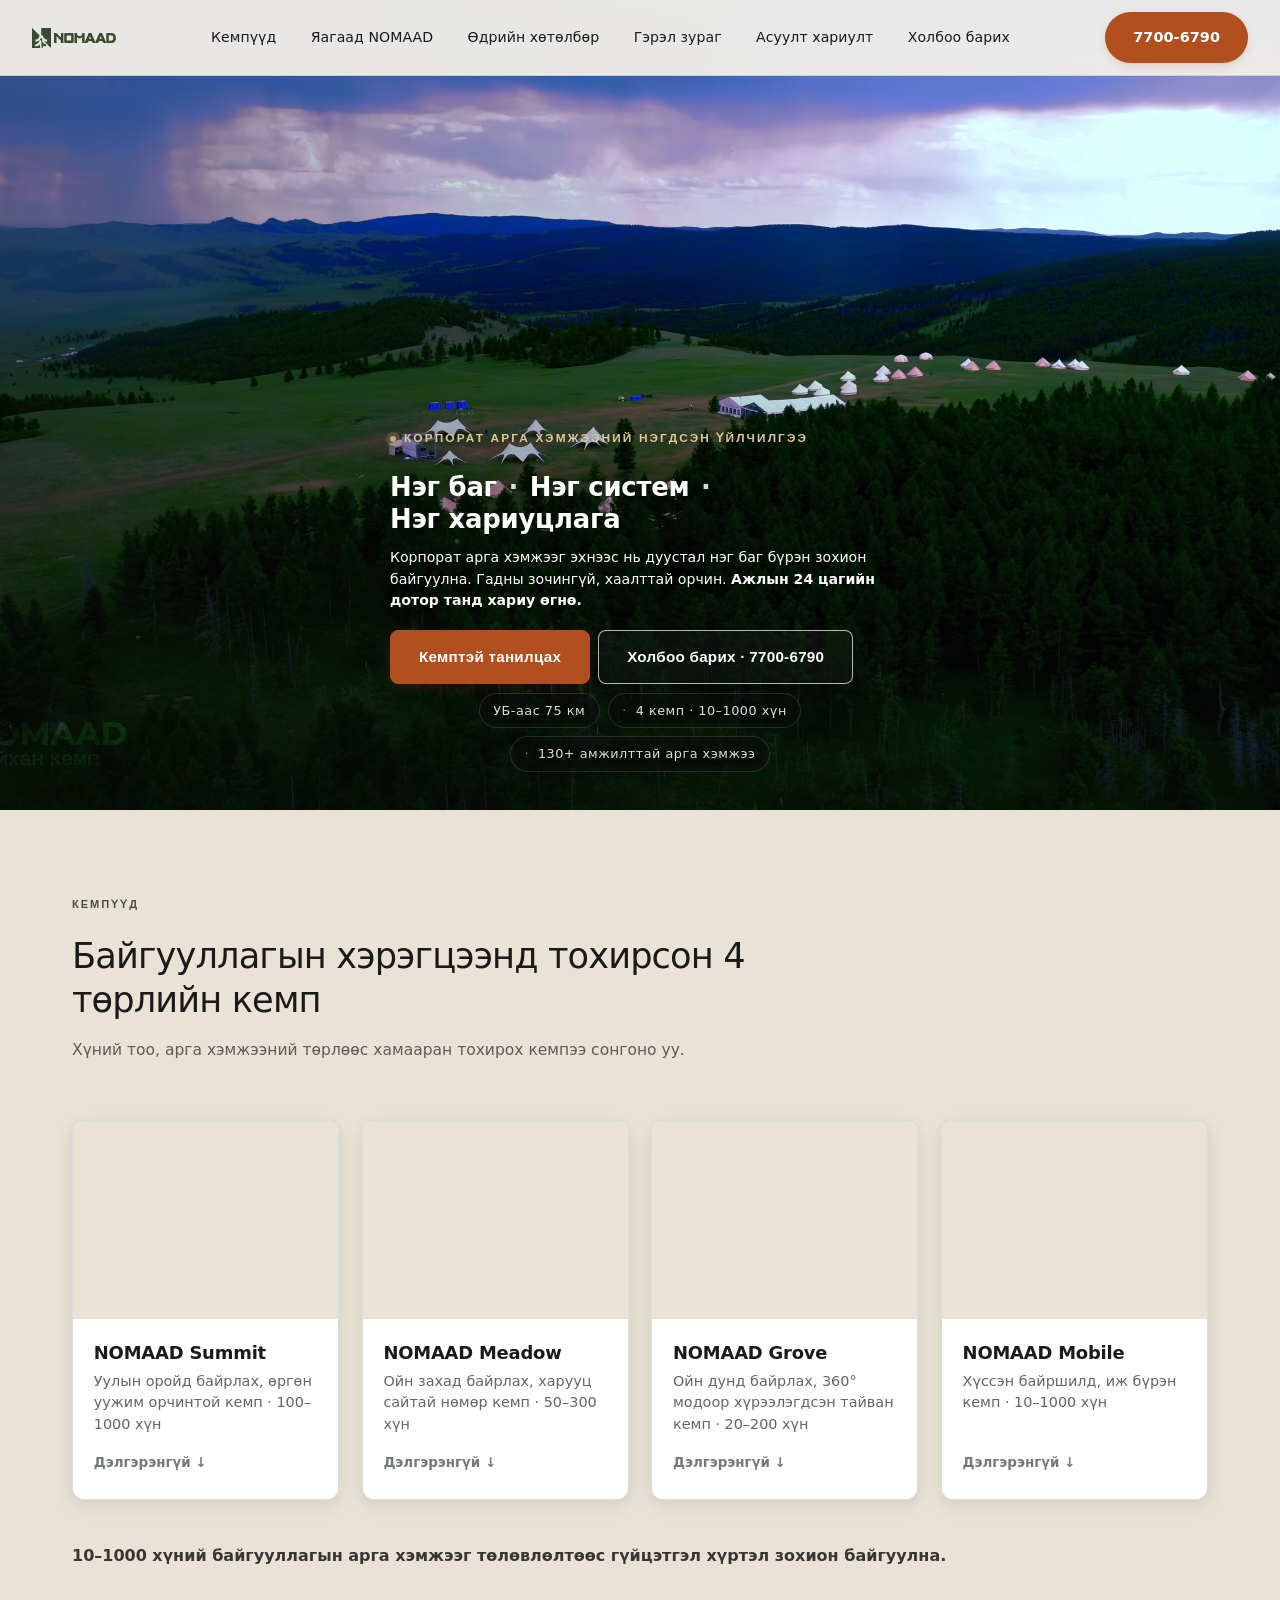
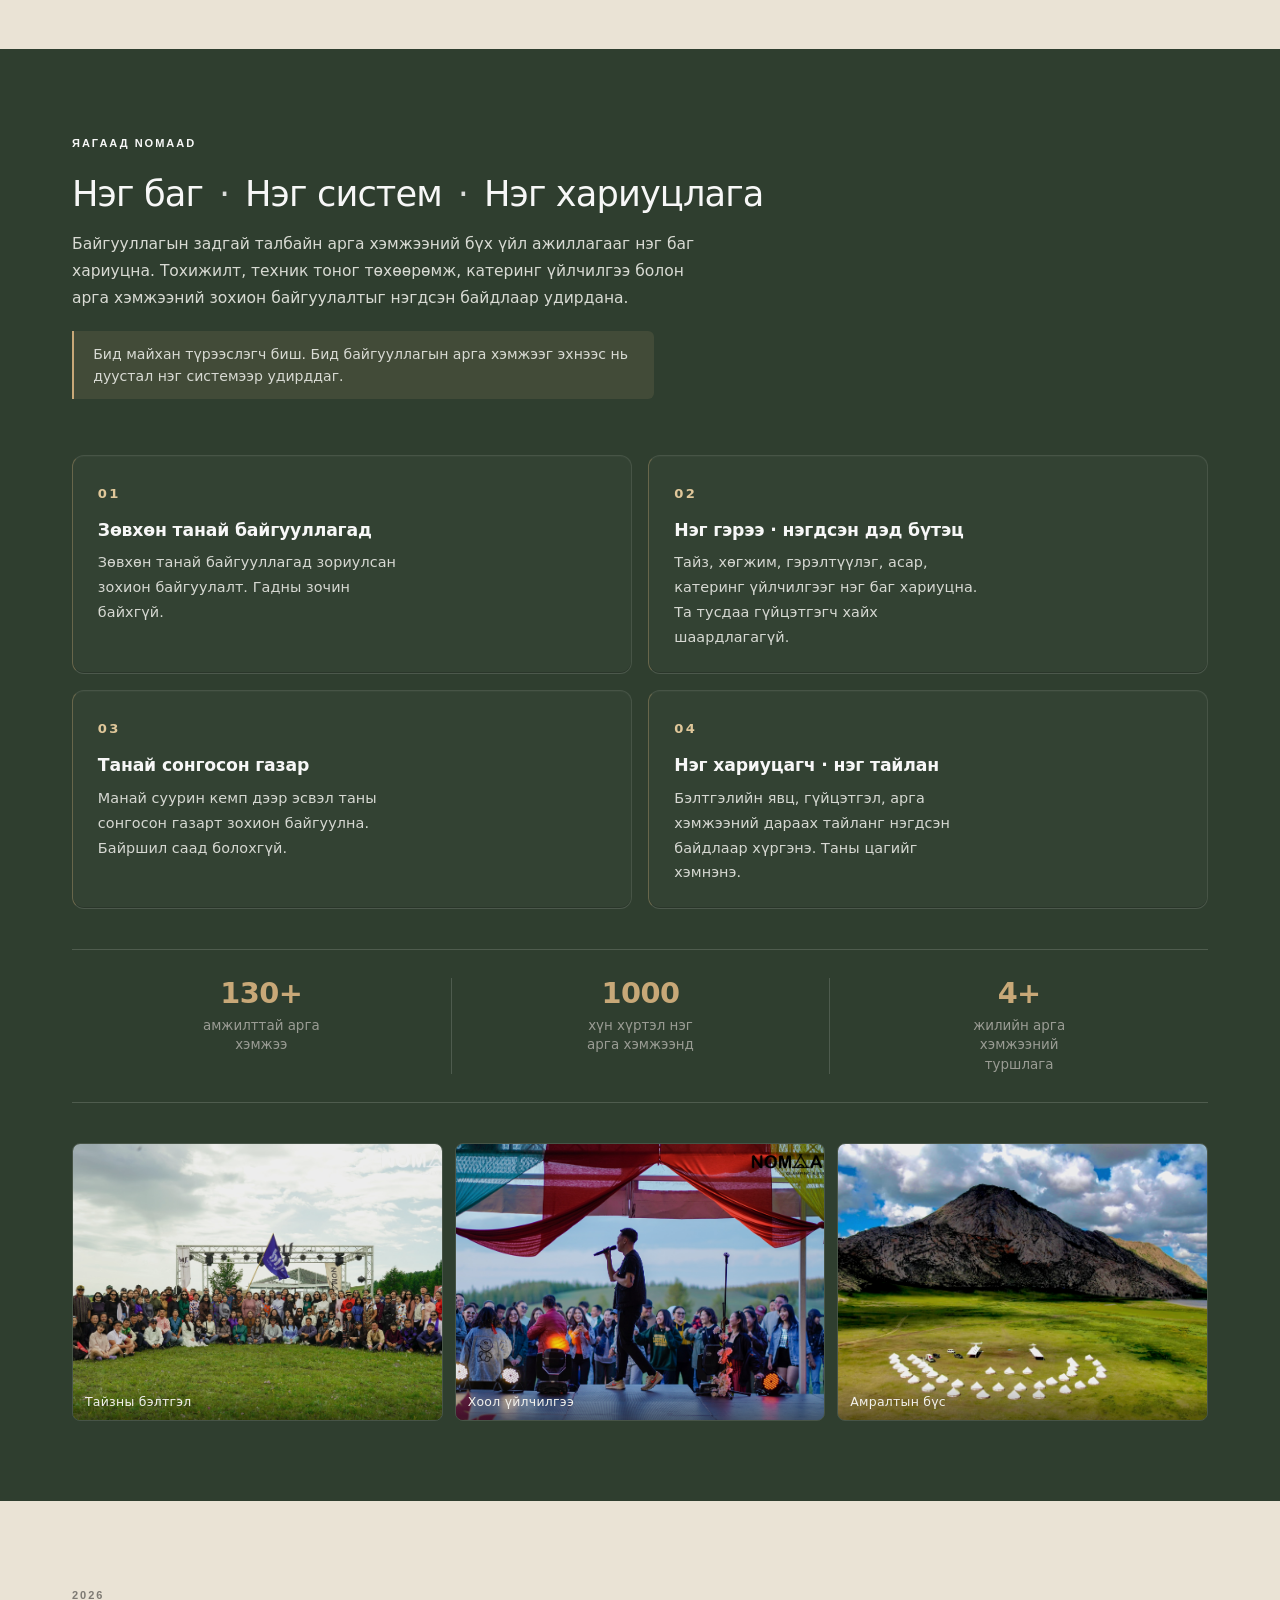
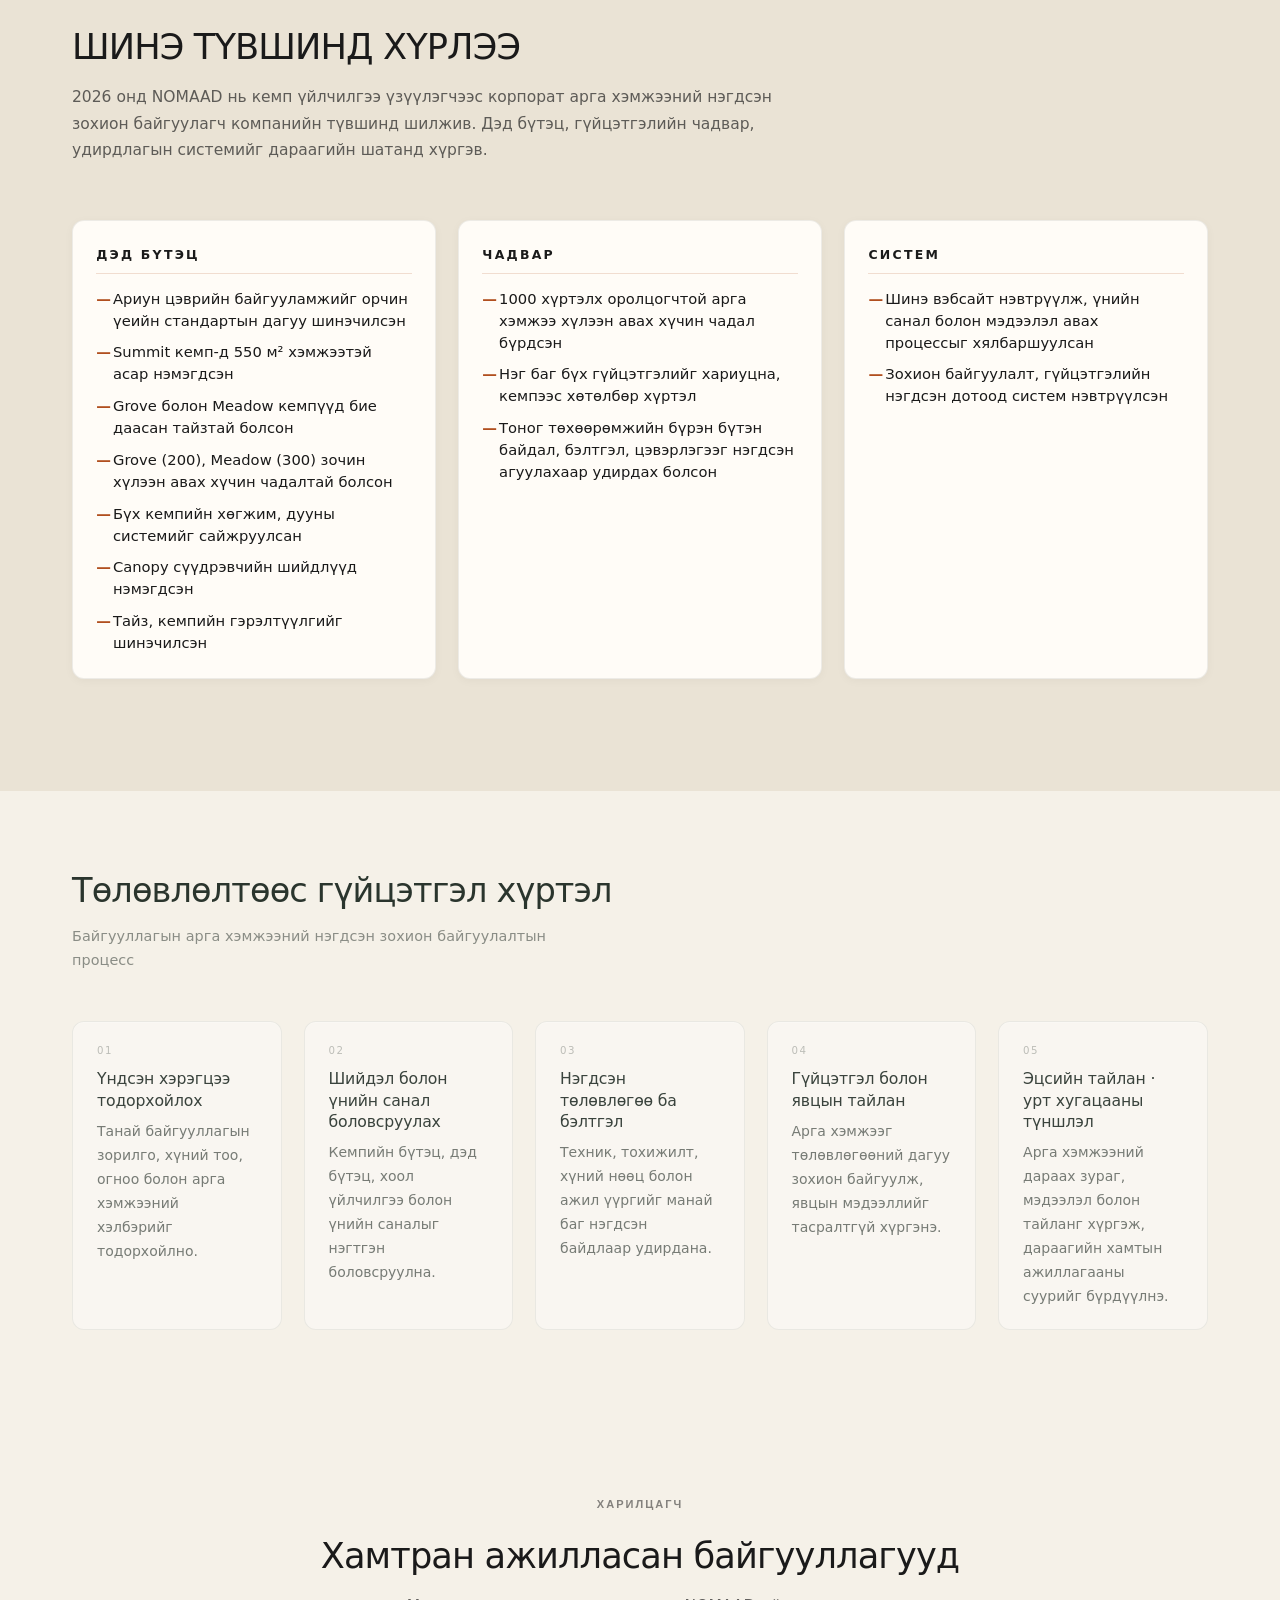
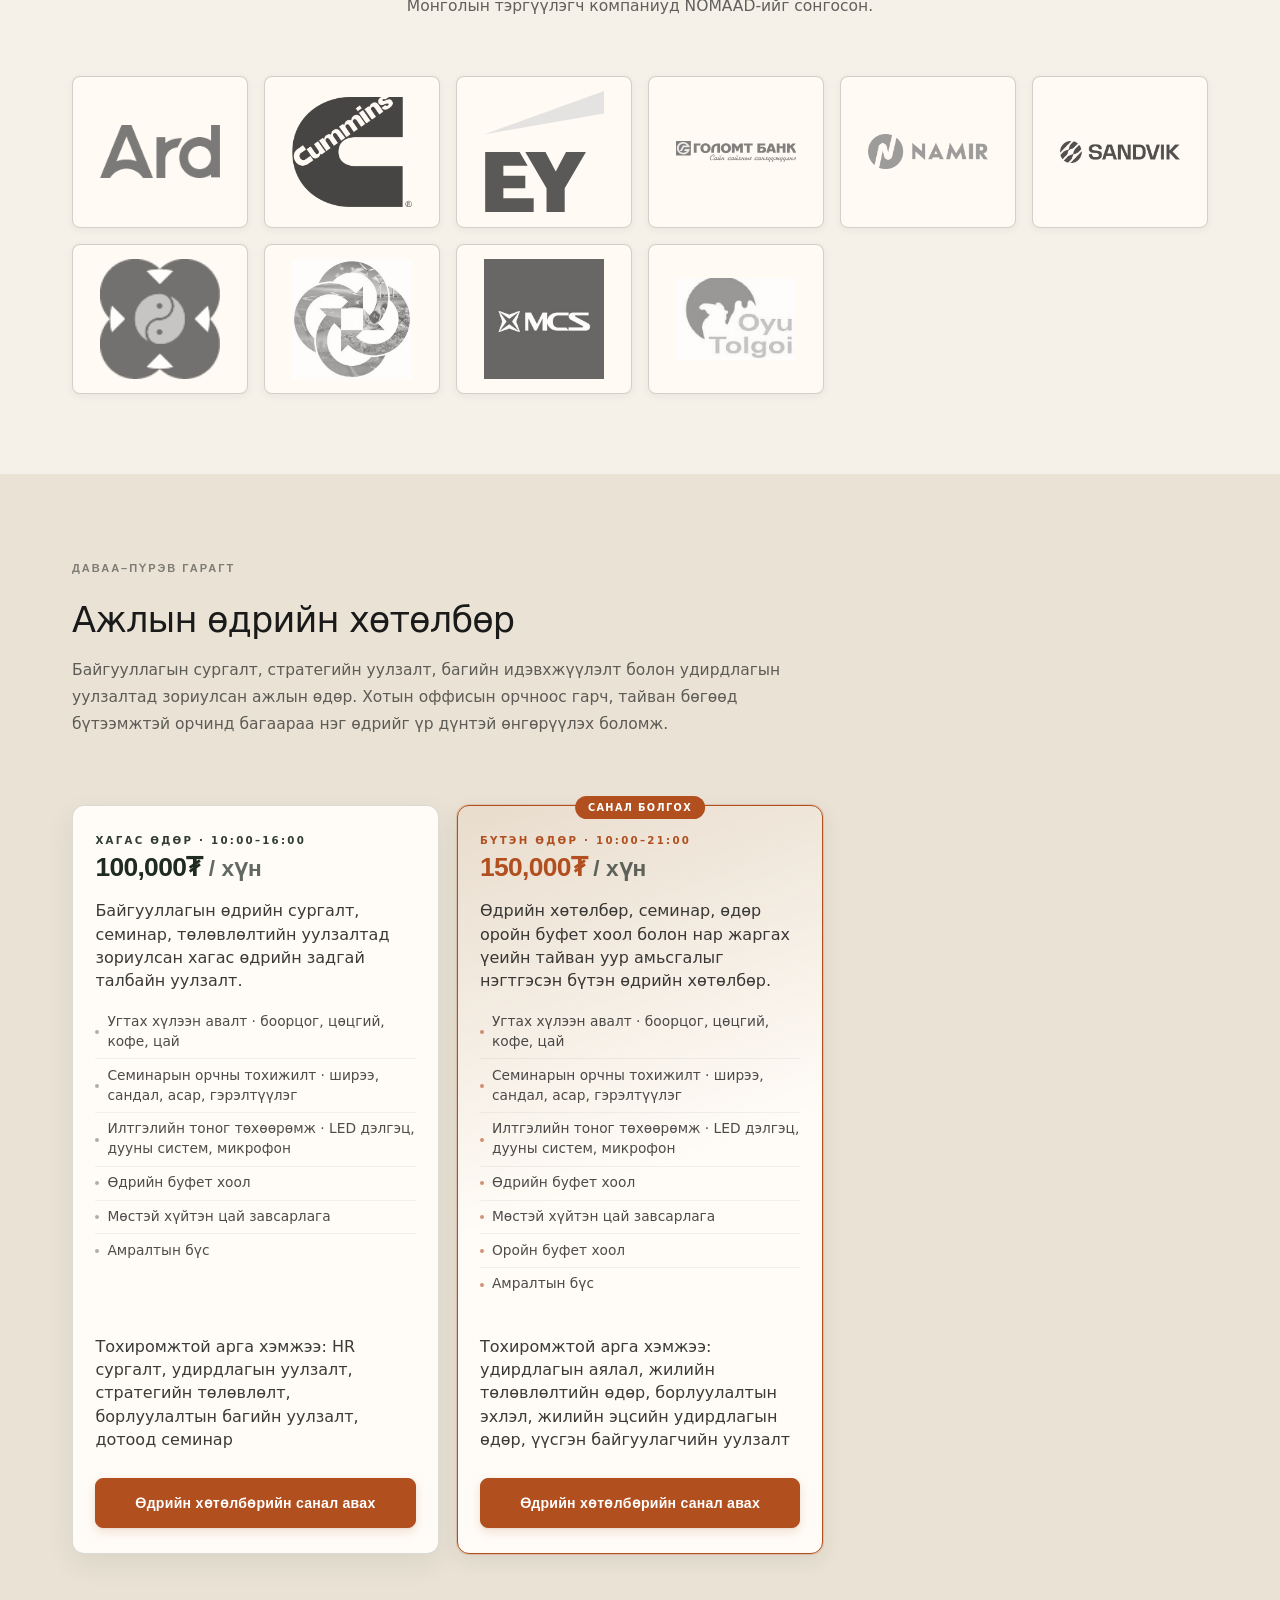
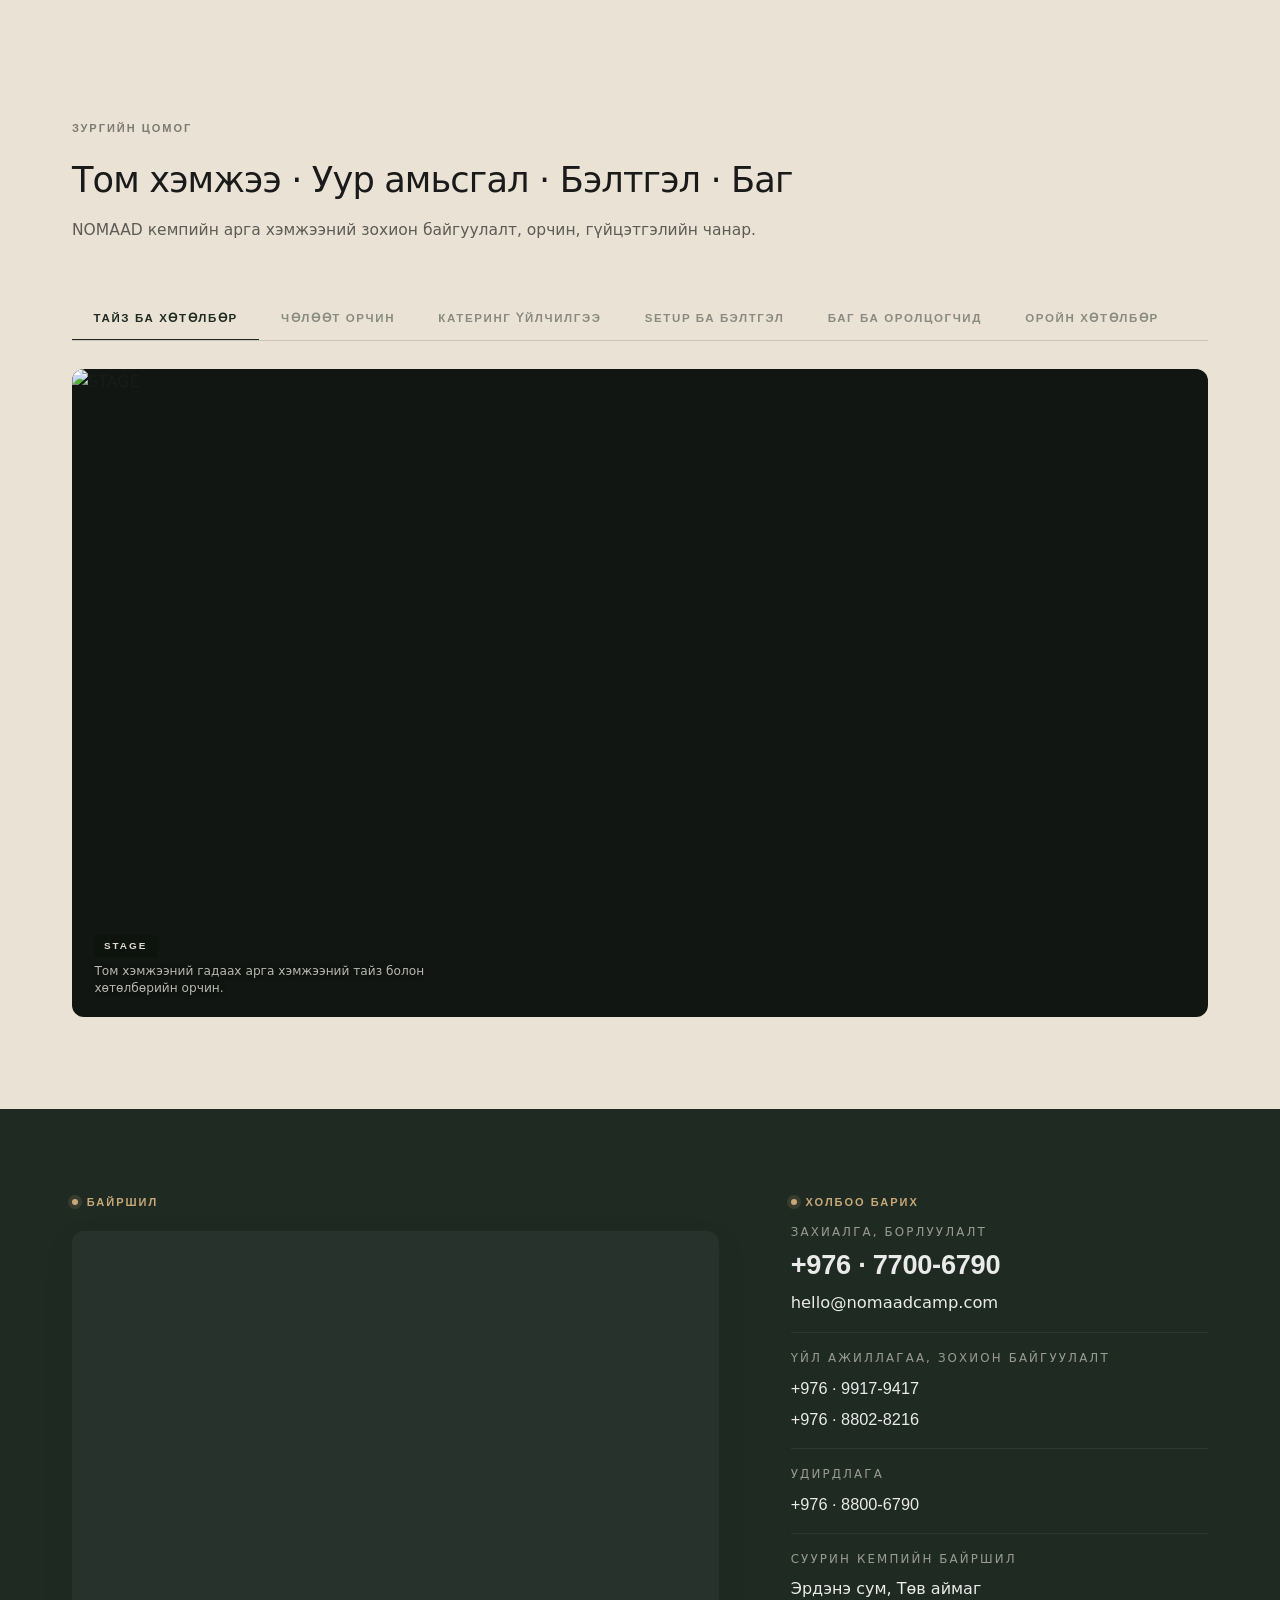
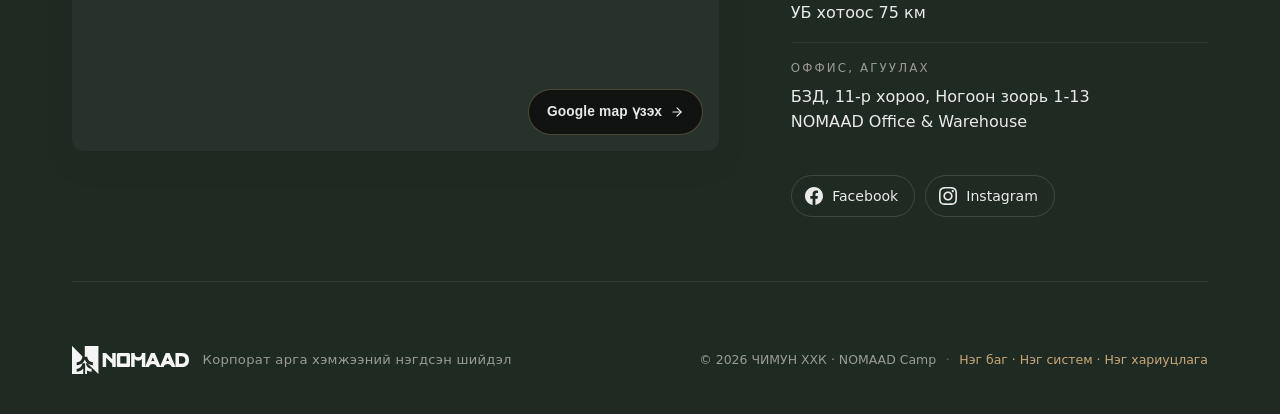
==== index.html @ d9b9380e "р" ====
<!DOCTYPE html>
<html lang="mn">
<head>
<meta charset="UTF-8">
<meta name="viewport" content="width=device-width, initial-scale=1.0">
<meta http-equiv="Content-Security-Policy" content="default-src 'self'; script-src 'self' 'sha256-1hKG50myN8Q87lQQ906GxEZLst2/Z5xfdbQPHihUNCU=' https://www.googletagmanager.com https://api.mapbox.com https://cdn.jsdelivr.net; style-src 'self' 'unsafe-inline' https://fonts.googleapis.com https://api.mapbox.com https://cdn.jsdelivr.net; font-src 'self' https://fonts.gstatic.com; img-src 'self' data: blob: https://nomaadcamp.com https://www.googletagmanager.com https://www.google-analytics.com https://api.mapbox.com; media-src 'self'; connect-src 'self' https://chimun.app.n8n.cloud https://www.google-analytics.com https://*.analytics.google.com https://api.mapbox.com https://*.tiles.mapbox.com https://events.mapbox.com; worker-src 'self' blob:; child-src blob:">
<title>NOMAAD Camp | Байгууллагын арга хэмжээний нэгдсэн шийдэл</title>
<meta name="description" content="NOMAAD Camp, 10–1000 хүний байгууллагын арга хэмжээг УБ-аас 75 км-т кемп, катеринг, техник, хөтөлбөртэй нь нэг гэрээгээр зохион байгуулна.">
<link rel="icon" type="image/svg+xml" href="favicon.svg">
<link rel="mask-icon" href="favicon.svg" color="#2F3E2F">
<meta name="theme-color" content="#2F3E2F">
<meta name="robots" content="index,follow">
<link rel="canonical" href="https://nomaadcamp.com/">

<!-- ── PWA: Progressive Web App ──────────────────────────────── -->
<link rel="manifest" href="/manifest.json">
<link rel="apple-touch-icon" href="/images/icons/apple-touch-icon.png">
<meta name="apple-mobile-web-app-capable" content="yes">
<meta name="apple-mobile-web-app-status-bar-style" content="black-translucent">
<meta name="apple-mobile-web-app-title" content="NOMAAD">
<meta property="og:type" content="website">
<meta property="og:title" content="NOMAAD Camp, Байгууллагын арга хэмжээний бүрэн зохион байгуулалт">
<meta property="og:description" content="Байгууллагын арга хэмжээ, багийн идэвхжүүлэлт, удирдлагын уулзалт, том хэмжээний эвентийг төлөвлөлтөөс гүйцэтгэл хүртэл нэгдсэн байдлаар хэрэгжүүлнэ.">
<meta property="og:url" content="https://nomaadcamp.com/">
<meta property="og:image" content="https://nomaadcamp.com/images/camps/a-camp/cover/A-01.jpg">
<meta property="og:image:width" content="1200">
<meta property="og:image:height" content="630">
<meta property="og:site_name" content="NOMAAD Camp">
<meta property="og:locale" content="mn_MN">
<meta name="twitter:card" content="summary_large_image">
<meta name="twitter:title" content="NOMAAD Camp | Байгууллагын арга хэмжээний нэгдсэн шийдэл">
<meta name="twitter:description" content="Байгууллагын арга хэмжээг кемп, катеринг, техник, хөтөлбөрийн гүйцэтгэлтэй нь нэгдсэн байдлаар зохион байгуулна.">
<meta name="twitter:image" content="https://nomaadcamp.com/images/camps/a-camp/cover/A-01.jpg">
<link rel="preload" href="style.css" as="style">
<link rel="stylesheet" href="style.css">
<link rel="preload" as="image" href="/images/hero/gallery-05.jpg" fetchpriority="high">
<link rel="preconnect" href="https://fonts.googleapis.com">
<link rel="preconnect" href="https://fonts.gstatic.com" crossorigin>
<link rel="stylesheet" href="https://fonts.googleapis.com/css2?family=Inter:wght@400;500;600;700&family=Inter+Tight:wght@600;700&family=Manrope:wght@500;700;800&display=swap">
<link rel="preconnect" href="https://api.mapbox.com" crossorigin>
<!-- Structured data: business + camp products -->
<script type="application/ld+json">
{
  "@context": "https://schema.org",
  "@graph": [
    {
      "@type": "LodgingBusiness",
      "@id": "https://nomaadcamp.com/#business",
      "name": "NOMAAD Camp",
      "alternateName": "НОМААД Кемп",
      "url": "https://nomaadcamp.com/",
      "logo": "https://nomaadcamp.com/nomaad-logo.svg",
      "image": "https://nomaadcamp.com/images/camps/a-camp/cover/A-01.jpg",
      "description": "Байгууллагын арга хэмжээний нэгдсэн зохион байгуулалт, кемп, катеринг, техник, хөтөлбөрийн гүйцэтгэл хүртэл нэг газраас.",
      "telephone": "+976-7700-6790",
      "email": "hello@nomaadcamp.com",
      "priceRange": "180000-280000 MNT",
      "currenciesAccepted": "MNT",
      "address": {
        "@type": "PostalAddress",
        "addressCountry": "MN",
        "addressRegion": "Төв аймаг",
        "addressLocality": "Эрдэнэ сум"
      },
      "geo": {
        "@type": "GeoCoordinates",
        "latitude": 47.7833,
        "longitude": 107.6500
      },
      "areaServed": {
        "@type": "Country",
        "name": "Mongolia"
      },
      "sameAs": [
        "https://www.facebook.com/nomaadcamp"
      ]
    },
    {
      "@type": "Product",
      "name": "NOMAAD Summit",
      "description": "100-аас 1000 хүний том хэмжээний байгууллагын арга хэмжээ.",
      "brand": { "@type": "Brand", "name": "NOMAAD Camp" },
      "offers": {
        "@type": "AggregateOffer",
        "priceCurrency": "MNT",
        "lowPrice": "180000",
        "highPrice": "280000",
        "offerCount": 3,
        "availability": "https://schema.org/InStock"
      }
    },
    {
      "@type": "Product",
      "name": "NOMAAD Meadow",
      "description": "50-аас 300 хүний дунд хэмжээний байгууллагын арга хэмжээ.",
      "brand": { "@type": "Brand", "name": "NOMAAD Camp" },
      "offers": {
        "@type": "AggregateOffer",
        "priceCurrency": "MNT",
        "lowPrice": "180000",
        "highPrice": "280000",
        "offerCount": 3,
        "availability": "https://schema.org/InStock"
      }
    },
    {
      "@type": "Product",
      "name": "NOMAAD Grove",
      "description": "20-оос 200 хүний дотно багийн арга хэмжээ.",
      "brand": { "@type": "Brand", "name": "NOMAAD Camp" },
      "offers": {
        "@type": "AggregateOffer",
        "priceCurrency": "MNT",
        "lowPrice": "180000",
        "highPrice": "280000",
        "offerCount": 3,
        "availability": "https://schema.org/InStock"
      }
    },
    {
      "@type": "Product",
      "name": "NOMAAD Mobile",
      "description": "Захиалагчийн сонгосон газарт зөөвөрлөн зохион байгуулах нүүдлийн кемп.",
      "brand": { "@type": "Brand", "name": "NOMAAD Camp" }
    }
  ]
}
</script>
<!-- Google tag (gtag.js) -->
<script async src="https://www.googletagmanager.com/gtag/js?id=G-9BX36FS624"></script>
<script src="/analytics.js" defer></script>
</head>
<body class="home-page">
<a class="skip-link" href="#main-content">Үндсэн контент руу алгасах</a>
<noscript>
  <div style="background:#2F3E2F;color:#F2F1EC;padding:1rem;text-align:center">
    Энэ сайтын зарим хэсгүүд (зургийн цомог, үнийн санал авах) JavaScript идэвхжсэн үед бүрэн ажиллана.
    <br>Утсаар холбогдох: <a href="tel:+97677006790" style="color:#E0C79A">7700-6790</a> ·
    Имэйл: <a href="mailto:hello@nomaadcamp.com" style="color:#E0C79A">hello@nomaadcamp.com</a>
  </div>
</noscript>

<nav class="nav">
  <a href="/" class="nav-logo" aria-label="NOMAAD Camp">
    <img src="nomaad-logo.svg" alt="NOMAAD" class="nav-logo-word" width="148" height="35" decoding="async">
  </a>
  <div class="nav-links" id="primary-nav">
    <a href="#camps">Кемпүүд</a>
    <a href="#why-nomaad">Яагаад NOMAAD</a>
    <a href="#midweek">Өдрийн хөтөлбөр</a>
    <a href="#gallery">Гэрэл зураг</a>
    <a href="/faq.html">Асуулт хариулт</a>
    <a href="#map">Холбоо барих</a>
  </div>
  <div class="nav-actions">
    <a class="nav-cta" href="tel:+97677006790">7700-6790</a>
    <button class="nav-toggle" type="button" aria-label="Цэс" aria-controls="primary-nav" aria-expanded="false">
      <svg viewBox="0 0 24 24" fill="none" stroke="currentColor" stroke-width="1.8">
        <path d="M4 6h16M4 12h16M4 18h16"/>
      </svg>
    </button>
  </div>
</nav>

<main id="main-content">
<header class="hero hero--corporate" id="top">
  <div class="hero-media">
    <img class="hero-photo hero-photo--mobile" src="/images/hero/hero-01.jpg" alt="" aria-hidden="true" fetchpriority="high" decoding="async">
    <video class="hero-video hero-video--desktop" autoplay muted loop playsinline webkit-playsinline preload="auto" aria-hidden="true" poster="/images/hero/hero-01.jpg" disablepictureinpicture disableremoteplayback>
      <source src="/videos/hero.webm" type="video/webm">
      <source src="/videos/hero.mp4" type="video/mp4">
    </video>
    <div class="hero-overlay"></div>
  </div>

  <div class="container hero-inner">
    <span class="eyebrow"><span class="eyebrow-dot"></span>Корпорат арга хэмжээний нэгдсэн үйлчилгээ</span>
    <h1 class="hero-tagline-h"><span class="t-word">Нэг&nbsp;баг</span><span class="t-sep" aria-hidden="true">·</span><span class="t-word">Нэг&nbsp;систем</span><span class="t-sep" aria-hidden="true">·</span><span class="t-word">Нэг&nbsp;хариуцлага</span></h1>
    <p class="hero-sub">Корпорат арга хэмжээг эхнээс нь дуустал нэг баг бүрэн зохион байгуулна. Гадны зочингүй, хаалттай орчин. <strong>Ажлын 24 цагийн дотор танд хариу өгнө.</strong></p>
    <div class="hero-actions">
      <a class="btn btn--accent btn--lg" href="#camps">Кемптэй танилцах</a>
      <a class="btn btn--ghost-light btn--lg" href="tel:+97677006790">Холбоо барих · 7700-6790</a>
    </div>

    <div class="hero-meta">
      <span class="hero-meta__item">УБ-аас 75 км</span>
      <span class="hero-meta__item">4 кемп · 10–1000 хүн</span>
      <span class="hero-meta__item hero-meta__item--mobile-hide">130+ амжилттай арга хэмжээ</span>
    </div>
  </div>
</header>



<section class="section section--sand" id="camps">
  <div class="container">
    <div class="section-head reveal">
      <span class="eyebrow">Кемпүүд</span>
      <h2>Байгууллагын хэрэгцээнд тохирсон 4 төрлийн кемп</h2>
      <p>Хүний тоо, арга хэмжээний төрлөөс хамааран тохирох кемпээ сонгоно уу.</p>
    </div>

    <div class="camp-grid reveal">
      <button class="camp-card" type="button" data-camp-target="camp-a">
        <img src="data:image/svg+xml,%3Csvg xmlns='http://www.w3.org/2000/svg' viewBox='0 0 16 9'%3E%3Crect width='16' height='9' fill='%23EAE3D5'/%3E%3C/svg%3E" alt="NOMAAD Summit" loading="eager" fetchpriority="high" decoding="async" class="defer-img" data-camp-thumb="a">
        <div class="camp-card-body">
          <h3>NOMAAD Summit</h3>
          <p>Уулын оройд байрлах, өргөн уужим орчинтой кемп · 100–1000 хүн</p>
          <span class="camp-card-cta" data-camp-cta>Дэлгэрэнгүй</span>
        </div>
      </button>
      <button class="camp-card" type="button" data-camp-target="camp-b">
        <img src="data:image/svg+xml,%3Csvg xmlns='http://www.w3.org/2000/svg' viewBox='0 0 16 9'%3E%3Crect width='16' height='9' fill='%23EAE3D5'/%3E%3C/svg%3E" alt="NOMAAD Meadow" loading="eager" fetchpriority="high" decoding="async" class="defer-img" data-camp-thumb="b">
        <div class="camp-card-body">
          <h3>NOMAAD Meadow</h3>
          <p>Ойн захад байрлах, харууц сайтай нөмөр кемп · 50–300 хүн</p>
          <span class="camp-card-cta" data-camp-cta>Дэлгэрэнгүй</span>
        </div>
      </button>
      <button class="camp-card" type="button" data-camp-target="camp-c">
        <img src="data:image/svg+xml,%3Csvg xmlns='http://www.w3.org/2000/svg' viewBox='0 0 16 9'%3E%3Crect width='16' height='9' fill='%23EAE3D5'/%3E%3C/svg%3E" alt="NOMAAD Grove" loading="eager" fetchpriority="high" decoding="async" class="defer-img" data-camp-thumb="c">
        <div class="camp-card-body">
          <h3>NOMAAD Grove</h3>
          <p>Ойн дунд байрлах, 360° модоор хүрээлэгдсэн тайван кемп · 20–200 хүн</p>
          <span class="camp-card-cta" data-camp-cta>Дэлгэрэнгүй</span>
        </div>
      </button>
      <button class="camp-card" type="button" data-camp-target="camp-mobile">
        <img src="data:image/svg+xml,%3Csvg xmlns='http://www.w3.org/2000/svg' viewBox='0 0 16 9'%3E%3Crect width='16' height='9' fill='%23EAE3D5'/%3E%3C/svg%3E" alt="NOMAAD Mobile" loading="eager" fetchpriority="high" decoding="async" class="defer-img" data-camp-thumb="mobile">
        <div class="camp-card-body">
          <h3>NOMAAD Mobile</h3>
          <p>Хүссэн байршилд, иж бүрэн кемп · 10–1000 хүн</p>
          <span class="camp-card-cta" data-camp-cta>Дэлгэрэнгүй</span>
        </div>
      </button>
    </div>

    <div class="camp-detail-wrap reveal">
      <article class="camp-detail has-packages" id="camp-c">
        <div class="camp-detail-text">
          <h3>NOMAAD Grove · 20–200 хүн</h3>
          <p>Ойн дунд байрлах, 360° модоор хүрээлэгдсэн тайван кемп</p>
        </div>
        <div class="camp-packages" role="list" aria-label="Үйлчилгээний багцууд">
          <div class="pkg-card" role="listitem">
            <div class="pkg-header">
              <span class="pkg-tier-label">Үндсэн</span>
              <div class="pkg-price">180,000₮<span class="pkg-per"> / хүн</span></div>
            </div>
            <ul class="pkg-features pkg-features--zoned">
              <li class="pkg-zone-label">Ресторан &amp; Lounge орчин</li>
              <li>200 м² үндсэн асар</li>
              <li>Асарын энгийн тохижилт</li>
              <li>Өглөөний цай</li>
              <li>Өдрийн хоол</li>
              <li>Оройн хоол</li>

              <li class="pkg-zone-label">Энтертайнмент орчин</li>
              <li>Тайз каркас 4×3 м (12 м²)</li>
              <li>Хөгжмийн систем 5,000 W</li>
              <li>Микрофон</li>
              <li>Сүүдрэвч · 4 ширхэг</li>

              <li class="pkg-zone-label">Чөлөөт цаг, амралтын орчин</li>
              <li>3×6 м асар · 1 ширхэг</li>
              <li>Түүдэг галын хэсэг</li>
              <li>Дүүжин ор</li>
              <li>Гэрэлтүүлэг</li>

              <li class="pkg-zone-label">Спорт хөтөлбөрийн орчин</li>
              <li>Гар бөмбөг, хөлбөмбөг, cornhole, олс таталт</li>

              <li class="pkg-zone-label">Ариун цэврийн орчин</li>
              <li>4 ариун цэврийн өрөө (эрэгтэй / эмэгтэй тусдаа)</li>
              <li>Тамхины цэг · 2 байршил</li>

              <li class="pkg-zone-label">Кемпийн орчин</li>
              <li>Майхан кемп · 6 хүн / майхан</li>
            </ul>
            <div class="pkg-divider" aria-hidden="true"></div>
            <div class="pkg-accordion">
              <button class="pkg-accordion__toggle" type="button" aria-expanded="false">Нэмэлт тоног төхөөрөмжийн түрээс <span class="pkg-accordion__arrow" aria-hidden="true">▾</span></button>
              <div class="pkg-accordion__body">
                <p class="pkg-accordion__line">Нэмэлт тоног төхөөрөмжийг M EVENT-ээс захиалах боломжтой. NOMAAD Кемп захиалагчдад 20% хөнгөлөлттэй.</p>
                <p class="pkg-accordion__line">→ <a href="https://mevent.mn" target="_blank" rel="noopener noreferrer">mevent.mn</a></p>
              </div>
            </div>
            <div class="pkg-divider" aria-hidden="true"></div>
            <a class="btn btn--accent pkg-cta" href="#quote-modal" data-quote-open="true" data-quote-mode="camp" data-camp-name="NOMAAD Grove" data-tier="Үндсэн">Үнийн санал авах</a>
          </div>
          <div class="pkg-card pkg-card--featured" role="listitem">
            <span class="pkg-badge pkg-badge--popular">Санал болгох</span>
            <div class="pkg-header">
              <span class="pkg-tier-label">Стандарт</span>
              <div class="pkg-price">220,000₮<span class="pkg-per"> / хүн</span></div>
            </div>
            <ul class="pkg-features pkg-features--zoned">
              <li>Үндсэн багцын бүх үйлчилгээ</li>

              <li class="pkg-zone-label">Ресторан &amp; Lounge орчин (өргөтгөл)</li>
              <li>Welcome drink</li>
              <li>Sunrise Coffee Corner · 07:30–09:00</li>
              <li>Өдрийн буфет</li>
              <li>Оройн буфет</li>
              <li>Moonbeam Lounge · гэрэлтэй коктейль бар</li>
              <li>Bartender үйлчилгээ (3 цаг)</li>

              <li class="pkg-zone-label">Кемпийн орчин (өргөтгөл)</li>
              <li>Sleeping bag</li>
            </ul>
            <div class="pkg-divider" aria-hidden="true"></div>
            <div class="pkg-accordion">
              <button class="pkg-accordion__toggle" type="button" aria-expanded="false">Нэмэлт тоног төхөөрөмжийн түрээс <span class="pkg-accordion__arrow" aria-hidden="true">▾</span></button>
              <div class="pkg-accordion__body">
                <p class="pkg-accordion__line">Нэмэлт тоног төхөөрөмжийг M EVENT-ээс захиалах боломжтой. NOMAAD Кемп захиалагчдад 20% хөнгөлөлттэй.</p>
                <p class="pkg-accordion__line">→ <a href="https://mevent.mn" target="_blank" rel="noopener noreferrer">mevent.mn</a></p>
              </div>
            </div>
            <div class="pkg-divider" aria-hidden="true"></div>
            <a class="btn btn--accent pkg-cta" href="#quote-modal" data-quote-open="true" data-quote-mode="camp" data-camp-name="NOMAAD Grove" data-tier="Стандарт" data-visual-group="visual_c">Үнийн санал авах</a>
          </div>
          <div class="pkg-card pkg-card--custom" role="listitem">
            <div class="pkg-header">
              <span class="pkg-tier-label">Премиум</span>
              <div class="pkg-price">280,000₮-аас<span class="pkg-per"> / хүн</span></div>
            </div>
            <ul class="pkg-features pkg-features--zoned">
              <li>Стандарт багцын бүх үйлчилгээ</li>

              <li class="pkg-zone-label">Ресторан &amp; Lounge орчин (өргөтгөл)</li>
              <li>Үндсэн асар нэмэлт чимэглэл, тохижилт</li>
              <li>Fruit &amp; snack platter · 1 ширхэг / 15 зочин</li>

              <li class="pkg-zone-label">Энтертайнмент орчин (өргөтгөл)</li>
              <li>LED дэлгэц 18 м²</li>
              <li>DJ үйлчилгээ (3 цаг)</li>
              <li>Open mic · mini stage</li>
              <li>Хөтөлбөр хамтран боловсруулах</li>
              <li>Арга хэмжээний хөтөлбөр удирдах</li>

              <li class="pkg-zone-label">Чөлөөт цаг, амралтын орчин (өргөтгөл)</li>
              <li>4×4 болон 4×8 м хэмжээтэй асар · 4 ширхэг</li>
              <li>Орчны гэрэлтүүлэг, тайзны эффект багц</li>

              <li class="pkg-zone-label">Спорт хөтөлбөрийн орчин (өргөтгөл)</li>
              <li>Team activities тоглоом · 5 ширхэг</li>

              <li class="pkg-zone-label">Кемпийн орчин (өргөтгөл)</li>
              <li>Эмнэлгийн тусламж + тусламжийн асар</li>
              <li>Хамгаалалтын алба</li>
            </ul>
            <div class="pkg-divider" aria-hidden="true"></div>
            <h4 class="pkg-features__sub-title">Тусдаа тооцогдоно</h4>
            <ul class="pkg-features pkg-features--secondary">
              <li>Уран бүтээлч, дуучин, артист, тайзны хөтлөгч</li>
              <li>Захиалгат декор, брэндийн тохижилт болон хэвлэл</li>
            </ul>
            <div class="pkg-divider" aria-hidden="true"></div>
            <div class="pkg-accordion">
              <button class="pkg-accordion__toggle" type="button" aria-expanded="false">Нэмэлт тоног төхөөрөмжийн түрээс <span class="pkg-accordion__arrow" aria-hidden="true">▾</span></button>
              <div class="pkg-accordion__body">
                <p class="pkg-accordion__line">Нэмэлт тоног төхөөрөмжийг M EVENT-ээс захиалах боломжтой. NOMAAD Кемп захиалагчдад 20% хөнгөлөлттэй.</p>
                <p class="pkg-accordion__line">→ <a href="https://mevent.mn" target="_blank" rel="noopener noreferrer">mevent.mn</a></p>
              </div>
            </div>
            <div class="pkg-divider" aria-hidden="true"></div>
            <a class="btn btn--accent pkg-cta" href="#quote-modal" data-quote-open="true" data-quote-mode="camp" data-camp-name="NOMAAD Grove" data-tier="Премиум">Үнийн санал авах</a>
          </div>
        </div>
        <div class="camp-gallery" data-camp-gallery="c" aria-label="NOMAAD Grove зургийн цомог">
          <div class="camp-gallery__header">
            <span class="camp-gallery__eyebrow">NOMAAD GROVE</span>
            <h4 class="camp-gallery__title">Кемпийн орчин ба үйлчилгээний зургууд</h4>
          </div>
          <div class="camp-gallery__featured">
            <img class="camp-gallery__featured-img defer-img" src="data:image/svg+xml,%3Csvg xmlns='http://www.w3.org/2000/svg' viewBox='0 0 16 9'%3E%3Crect width='16' height='9' fill='%23EAE3D5'/%3E%3C/svg%3E" alt="Кемпийн онцлох зураг" width="1600" height="900" loading="lazy" decoding="async">
          </div>
          <div class="camp-gallery__viewport">
            <div class="camp-gallery__track"></div>
            <div class="camp-gallery__empty" hidden>
            </div>
          </div>
        </div>
      </article>

      <article class="camp-detail has-packages" id="camp-b">
        <div class="camp-detail-text">
          <h3>NOMAAD Meadow · 50–300 хүн</h3>
          <p>Ойн захад байрлах, харууц сайтай нөмөр кемп</p>
        </div>
        <div class="camp-packages" role="list" aria-label="Үйлчилгээний багцууд">
          <div class="pkg-card" role="listitem">
            <div class="pkg-header">
              <span class="pkg-tier-label">Үндсэн</span>
              <div class="pkg-price">180,000₮<span class="pkg-per"> / хүн</span></div>
            </div>
            <ul class="pkg-features pkg-features--zoned">
              <li class="pkg-zone-label">Ресторан &amp; Lounge орчин</li>
              <li>300 м² үндсэн асар</li>
              <li>Асарын энгийн тохижилт</li>
              <li>Өглөөний цай</li>
              <li>Өдрийн хоол</li>
              <li>Оройн хоол</li>

              <li class="pkg-zone-label">Энтертайнмент орчин</li>
              <li>Тайз каркас 6×4 м (24 м²)</li>
              <li>Хөгжмийн систем 5,000 W</li>
              <li>Микрофон</li>
              <li>Сүүдрэвч · 4 ширхэг</li>

              <li class="pkg-zone-label">Чөлөөт цаг, амралтын орчин</li>
              <li>3×6 м асар · 1 ширхэг</li>
              <li>Түүдэг галын хэсэг</li>
              <li>Дүүжин ор</li>
              <li>Гэрэлтүүлэг</li>

              <li class="pkg-zone-label">Спорт хөтөлбөрийн орчин</li>
              <li>Гар бөмбөг, хөлбөмбөг, cornhole, олс таталт</li>

              <li class="pkg-zone-label">Ариун цэврийн орчин</li>
              <li>6 ариун цэврийн өрөө (эрэгтэй / эмэгтэй тусдаа)</li>
              <li>Тамхины цэг · 2 байршил</li>

              <li class="pkg-zone-label">Кемпийн орчин</li>
              <li>Майхан кемп · 6 хүн / майхан</li>
            </ul>
            <div class="pkg-divider" aria-hidden="true"></div>
            <div class="pkg-accordion">
              <button class="pkg-accordion__toggle" type="button" aria-expanded="false">Нэмэлт тоног төхөөрөмжийн түрээс <span class="pkg-accordion__arrow" aria-hidden="true">▾</span></button>
              <div class="pkg-accordion__body">
                <p class="pkg-accordion__line">Нэмэлт тоног төхөөрөмжийг M EVENT-ээс захиалах боломжтой. NOMAAD Кемп захиалагчдад 20% хөнгөлөлттэй.</p>
                <p class="pkg-accordion__line">→ <a href="https://mevent.mn" target="_blank" rel="noopener noreferrer">mevent.mn</a></p>
              </div>
            </div>
            <div class="pkg-divider" aria-hidden="true"></div>
            <a class="btn btn--accent pkg-cta" href="#quote-modal" data-quote-open="true" data-quote-mode="camp" data-camp-name="NOMAAD Meadow" data-tier="Үндсэн">Үнийн санал авах</a>
          </div>
          <div class="pkg-card pkg-card--featured" role="listitem">
            <span class="pkg-badge pkg-badge--popular">Санал болгох</span>
            <div class="pkg-header">
              <span class="pkg-tier-label">Стандарт</span>
              <div class="pkg-price">220,000₮<span class="pkg-per"> / хүн</span></div>
            </div>
            <ul class="pkg-features pkg-features--zoned">
              <li>Үндсэн багцын бүх үйлчилгээ</li>

              <li class="pkg-zone-label">Ресторан &amp; Lounge орчин (өргөтгөл)</li>
              <li>Welcome drink</li>
              <li>Sunrise Coffee Corner · 07:30–09:00</li>
              <li>Өдрийн буфет</li>
              <li>Оройн буфет</li>
              <li>Moonbeam Lounge · гэрэлтэй коктейль бар</li>
              <li>Bartender үйлчилгээ (3 цаг)</li>

              <li class="pkg-zone-label">Кемпийн орчин (өргөтгөл)</li>
              <li>Sleeping bag</li>
            </ul>
            <div class="pkg-divider" aria-hidden="true"></div>
            <div class="pkg-accordion">
              <button class="pkg-accordion__toggle" type="button" aria-expanded="false">Нэмэлт тоног төхөөрөмжийн түрээс <span class="pkg-accordion__arrow" aria-hidden="true">▾</span></button>
              <div class="pkg-accordion__body">
                <p class="pkg-accordion__line">Нэмэлт тоног төхөөрөмжийг M EVENT-ээс захиалах боломжтой. NOMAAD Кемп захиалагчдад 20% хөнгөлөлттэй.</p>
                <p class="pkg-accordion__line">→ <a href="https://mevent.mn" target="_blank" rel="noopener noreferrer">mevent.mn</a></p>
              </div>
            </div>
            <div class="pkg-divider" aria-hidden="true"></div>
            <a class="btn btn--accent pkg-cta" href="#quote-modal" data-quote-open="true" data-quote-mode="camp" data-camp-name="NOMAAD Meadow" data-tier="Стандарт" data-visual-group="visual_b">Үнийн санал авах</a>
          </div>
          <div class="pkg-card pkg-card--custom" role="listitem">
            <div class="pkg-header">
              <span class="pkg-tier-label">Премиум</span>
              <div class="pkg-price">280,000₮-аас<span class="pkg-per"> / хүн</span></div>
            </div>
            <ul class="pkg-features pkg-features--zoned">
              <li>Стандарт багцын бүх үйлчилгээ</li>

              <li class="pkg-zone-label">Ресторан &amp; Lounge орчин (өргөтгөл)</li>
              <li>Үндсэн асар нэмэлт чимэглэл, тохижилт</li>
              <li>Fruit &amp; snack platter · 1 ширхэг / 15 зочин</li>

              <li class="pkg-zone-label">Энтертайнмент орчин (өргөтгөл)</li>
              <li>LED дэлгэц 18 м²</li>
              <li>DJ үйлчилгээ (3 цаг)</li>
              <li>Open mic · mini stage</li>
              <li>Хөтөлбөр хамтран боловсруулах</li>
              <li>Арга хэмжээний хөтөлбөр удирдах</li>

              <li class="pkg-zone-label">Чөлөөт цаг, амралтын орчин (өргөтгөл)</li>
              <li>4×4 болон 4×8 м хэмжээтэй асар · 4 ширхэг</li>
              <li>Орчны гэрэлтүүлэг, тайзны эффект багц</li>

              <li class="pkg-zone-label">Спорт хөтөлбөрийн орчин (өргөтгөл)</li>
              <li>Team activities тоглоом · 5 ширхэг</li>

              <li class="pkg-zone-label">Кемпийн орчин (өргөтгөл)</li>
              <li>Эмнэлгийн тусламж + тусламжийн асар</li>
              <li>Хамгаалалтын алба</li>
            </ul>
            <div class="pkg-divider" aria-hidden="true"></div>
            <h4 class="pkg-features__sub-title">Тусдаа тооцогдоно</h4>
            <ul class="pkg-features pkg-features--secondary">
              <li>Уран бүтээлч, дуучин, артист, тайзны хөтлөгч</li>
              <li>Захиалгат декор, брэндийн тохижилт болон хэвлэл</li>
            </ul>
            <div class="pkg-divider" aria-hidden="true"></div>
            <div class="pkg-accordion">
              <button class="pkg-accordion__toggle" type="button" aria-expanded="false">Нэмэлт тоног төхөөрөмжийн түрээс <span class="pkg-accordion__arrow" aria-hidden="true">▾</span></button>
              <div class="pkg-accordion__body">
                <p class="pkg-accordion__line">Нэмэлт тоног төхөөрөмжийг M EVENT-ээс захиалах боломжтой. NOMAAD Кемп захиалагчдад 20% хөнгөлөлттэй.</p>
                <p class="pkg-accordion__line">→ <a href="https://mevent.mn" target="_blank" rel="noopener noreferrer">mevent.mn</a></p>
              </div>
            </div>
            <div class="pkg-divider" aria-hidden="true"></div>
            <a class="btn btn--accent pkg-cta" href="#quote-modal" data-quote-open="true" data-quote-mode="camp" data-camp-name="NOMAAD Meadow" data-tier="Премиум">Үнийн санал авах</a>
          </div>
        </div>
        <div class="camp-gallery" data-camp-gallery="b" aria-label="NOMAAD Meadow зургийн цомог">
          <div class="camp-gallery__header">
            <span class="camp-gallery__eyebrow">NOMAAD MEADOW</span>
            <h4 class="camp-gallery__title">Кемпийн орчин ба үйлчилгээний зургууд</h4>
          </div>
          <div class="camp-gallery__featured">
            <img class="camp-gallery__featured-img defer-img" src="data:image/svg+xml,%3Csvg xmlns='http://www.w3.org/2000/svg' viewBox='0 0 16 9'%3E%3Crect width='16' height='9' fill='%23EAE3D5'/%3E%3C/svg%3E" alt="Кемпийн онцлох зураг" width="1600" height="900" loading="lazy" decoding="async">
          </div>
          <div class="camp-gallery__viewport">
            <div class="camp-gallery__track"></div>
            <div class="camp-gallery__empty" hidden>
            </div>
          </div>
        </div>
      </article>

      <article class="camp-detail has-packages" id="camp-a">
        <div class="camp-detail-text">
          <h3>NOMAAD Summit · 100–1000 хүн</h3>
          <p>Уулын оройд байрлах, өргөн уужим орчинтой кемп</p>
        </div>
        <div class="camp-packages" role="list" aria-label="Үйлчилгээний багцууд">
          <div class="pkg-card" role="listitem">
            <div class="pkg-header">
              <span class="pkg-tier-label">Үндсэн</span>
              <div class="pkg-price">180,000₮<span class="pkg-per"> / хүн</span></div>
            </div>
            <ul class="pkg-features pkg-features--zoned">
              <li class="pkg-zone-label">Ресторан &amp; Lounge орчин</li>
              <li>540 м² үндсэн асар (500+ хүн үед 1,500 м² хүртэл өргөтгөх)</li>
              <li>Асарын энгийн тохижилт</li>
              <li>Өглөөний цай</li>
              <li>Өдрийн хоол</li>
              <li>Оройн хоол</li>

              <li class="pkg-zone-label">Энтертайнмент орчин</li>
              <li>Тайз каркас 8×4 м (32 м²)</li>
              <li>Хөгжмийн систем 16,000 W</li>
              <li>Микрофон</li>
              <li>Сүүдрэвч · 4 ширхэг</li>

              <li class="pkg-zone-label">Чөлөөт цаг, амралтын орчин</li>
              <li>3×6 м асар · 1 ширхэг</li>
              <li>Түүдэг галын хэсэг</li>
              <li>Дүүжин ор</li>
              <li>Гэрэлтүүлэг</li>

              <li class="pkg-zone-label">Спорт хөтөлбөрийн орчин</li>
              <li>Гар бөмбөг, хөлбөмбөг, cornhole, олс таталт</li>

              <li class="pkg-zone-label">Ариун цэврийн орчин</li>
              <li>8 ариун цэврийн өрөө (эрэгтэй / эмэгтэй тусдаа)</li>
              <li>Тамхины цэг · 3 байршил</li>

              <li class="pkg-zone-label">Кемпийн орчин</li>
              <li>Майхан кемп · 6 хүн / майхан</li>
            </ul>
            <div class="pkg-divider" aria-hidden="true"></div>
            <div class="pkg-accordion">
              <button class="pkg-accordion__toggle" type="button" aria-expanded="false">Нэмэлт тоног төхөөрөмжийн түрээс <span class="pkg-accordion__arrow" aria-hidden="true">▾</span></button>
              <div class="pkg-accordion__body">
                <p class="pkg-accordion__line">Нэмэлт тоног төхөөрөмжийг M EVENT-ээс захиалах боломжтой. NOMAAD Кемп захиалагчдад 20% хөнгөлөлттэй.</p>
                <p class="pkg-accordion__line">→ <a href="https://mevent.mn" target="_blank" rel="noopener noreferrer">mevent.mn</a></p>
              </div>
            </div>
            <div class="pkg-divider" aria-hidden="true"></div>
            <a class="btn btn--accent pkg-cta" href="#quote-modal" data-quote-open="true" data-quote-mode="camp" data-camp-name="NOMAAD Summit" data-tier="Үндсэн">Үнийн санал авах</a>
          </div>
          <div class="pkg-card pkg-card--featured" role="listitem">
            <span class="pkg-badge pkg-badge--popular">Санал болгох</span>
            <div class="pkg-header">
              <span class="pkg-tier-label">Стандарт</span>
              <div class="pkg-price">220,000₮<span class="pkg-per"> / хүн</span></div>
            </div>
            <ul class="pkg-features pkg-features--zoned">
              <li>Үндсэн багцын бүх үйлчилгээ</li>

              <li class="pkg-zone-label">Ресторан &amp; Lounge орчин (өргөтгөл)</li>
              <li>Welcome drink</li>
              <li>Sunrise Coffee Corner · 07:30–09:00</li>
              <li>Өдрийн буфет</li>
              <li>Оройн буфет</li>
              <li>Moonbeam Lounge · гэрэлтэй коктейль бар</li>
              <li>Bartender үйлчилгээ (3 цаг)</li>

              <li class="pkg-zone-label">Кемпийн орчин (өргөтгөл)</li>
              <li>Sleeping bag</li>
            </ul>
            <div class="pkg-divider" aria-hidden="true"></div>
            <div class="pkg-accordion">
              <button class="pkg-accordion__toggle" type="button" aria-expanded="false">Нэмэлт тоног төхөөрөмжийн түрээс <span class="pkg-accordion__arrow" aria-hidden="true">▾</span></button>
              <div class="pkg-accordion__body">
                <p class="pkg-accordion__line">Нэмэлт тоног төхөөрөмжийг M EVENT-ээс захиалах боломжтой. NOMAAD Кемп захиалагчдад 20% хөнгөлөлттэй.</p>
                <p class="pkg-accordion__line">→ <a href="https://mevent.mn" target="_blank" rel="noopener noreferrer">mevent.mn</a></p>
              </div>
            </div>
            <div class="pkg-divider" aria-hidden="true"></div>
            <a class="btn btn--accent pkg-cta" href="#quote-modal" data-quote-open="true" data-quote-mode="camp" data-camp-name="NOMAAD Summit" data-tier="Стандарт" data-visual-group="visual_a">Үнийн санал авах</a>
          </div>
          <div class="pkg-card pkg-card--custom" role="listitem">
            <div class="pkg-header">
              <span class="pkg-tier-label">Премиум</span>
              <div class="pkg-price">280,000₮-аас<span class="pkg-per"> / хүн</span></div>
            </div>
            <ul class="pkg-features pkg-features--zoned">
              <li>Стандарт багцын бүх үйлчилгээ</li>

              <li class="pkg-zone-label">Ресторан &amp; Lounge орчин (өргөтгөл)</li>
              <li>Үндсэн асар нэмэлт чимэглэл, тохижилт</li>
              <li>Fruit &amp; snack platter · 1 ширхэг / 15 зочин</li>

              <li class="pkg-zone-label">Энтертайнмент орчин (өргөтгөл)</li>
              <li>LED дэлгэц 18 м²</li>
              <li>DJ үйлчилгээ (3 цаг)</li>
              <li>Open mic · mini stage</li>
              <li>Хөтөлбөр хамтран боловсруулах</li>
              <li>Арга хэмжээний хөтөлбөр удирдах</li>

              <li class="pkg-zone-label">Чөлөөт цаг, амралтын орчин (өргөтгөл)</li>
              <li>4×4 болон 4×8 м хэмжээтэй асар · 4 ширхэг</li>
              <li>Орчны гэрэлтүүлэг, тайзны эффект багц</li>

              <li class="pkg-zone-label">Спорт хөтөлбөрийн орчин (өргөтгөл)</li>
              <li>Team activities тоглоом · 5 ширхэг</li>

              <li class="pkg-zone-label">Кемпийн орчин (өргөтгөл)</li>
              <li>Эмнэлгийн тусламж + тусламжийн асар</li>
              <li>Хамгаалалтын алба</li>
            </ul>
            <div class="pkg-divider" aria-hidden="true"></div>
            <h4 class="pkg-features__sub-title">Тусдаа тооцогдоно</h4>
            <ul class="pkg-features pkg-features--secondary">
              <li>Уран бүтээлч, дуучин, артист, тайзны хөтлөгч</li>
              <li>Захиалгат декор, брэндийн тохижилт болон хэвлэл</li>
            </ul>
            <div class="pkg-divider" aria-hidden="true"></div>
            <div class="pkg-accordion">
              <button class="pkg-accordion__toggle" type="button" aria-expanded="false">Нэмэлт тоног төхөөрөмжийн түрээс <span class="pkg-accordion__arrow" aria-hidden="true">▾</span></button>
              <div class="pkg-accordion__body">
                <p class="pkg-accordion__line">Нэмэлт тоног төхөөрөмжийг M EVENT-ээс захиалах боломжтой. NOMAAD Кемп захиалагчдад 20% хөнгөлөлттэй.</p>
                <p class="pkg-accordion__line">→ <a href="https://mevent.mn" target="_blank" rel="noopener noreferrer">mevent.mn</a></p>
              </div>
            </div>
            <div class="pkg-divider" aria-hidden="true"></div>
            <a class="btn btn--accent pkg-cta" href="#quote-modal" data-quote-open="true" data-quote-mode="camp" data-camp-name="NOMAAD Summit" data-tier="Премиум">Үнийн санал авах</a>
          </div>
        </div>
        <div class="camp-gallery" data-camp-gallery="a" aria-label="NOMAAD Summit зургийн цомог">
          <div class="camp-gallery__header">
            <span class="camp-gallery__eyebrow">NOMAAD SUMMIT</span>
            <h4 class="camp-gallery__title">Кемпийн орчин ба үйлчилгээний зургууд</h4>
          </div>
          <div class="camp-gallery__featured">
            <img class="camp-gallery__featured-img defer-img" src="data:image/svg+xml,%3Csvg xmlns='http://www.w3.org/2000/svg' viewBox='0 0 16 9'%3E%3Crect width='16' height='9' fill='%23EAE3D5'/%3E%3C/svg%3E" alt="Кемпийн онцлох зураг" width="1600" height="900" loading="lazy" decoding="async">
          </div>
          <div class="camp-gallery__viewport">
            <div class="camp-gallery__track"></div>
            <div class="camp-gallery__empty" hidden>
            </div>
          </div>
        </div>
      </article>

      <article class="camp-detail has-packages" id="camp-mobile">
        <div class="camp-detail-text">
          <h3>Нүүдлийн кемп · 10–1000 хүн</h3>
          <p>Mobile кемп нь таны сонгосон байршилд иж бүрэн кемпийг зөөвөрлөн зохион байгуулдаг үйлчилгээ юм. Үнэ нь суурин кемпийн үйлчилгээний түвшин дээр үндэслэгдэх бөгөөд байршил болон логистикийн нөхцлөөс хамааран нэмэлт зардал тооцогдоно.</p>
        </div>
        <div class="camp-packages" role="list" aria-label="Үйлчилгээний багцууд">
          <div class="pkg-card" role="listitem">
            <div class="pkg-header">
              <span class="pkg-tier-label">Үндсэн</span>
              <div class="pkg-price">180,000₮<span class="pkg-per"> / хүн</span></div>
            </div>
            <p class="pkg-note">Байгууллагын задгай талбайн арга хэмжээнд шаардлагатай үндсэн үйлчилгээний багц.</p>
            <ul class="pkg-features">
              <li>Майхан кемп</li>
              <li>Өглөөний цай</li>
              <li>Өдөр болон оройн хоол</li>
              <li>Тайз, хөгжмийн үндсэн тохижилт</li>
              <li>Үндсэн гэрэлтүүлэг</li>
            </ul>
            <div class="pkg-divider" aria-hidden="true"></div>
            <div class="pkg-accordion">
              <button class="pkg-accordion__toggle" type="button" aria-expanded="false">Нэмэлт тоног төхөөрөмжийн түрээс <span class="pkg-accordion__arrow" aria-hidden="true">▾</span></button>
              <div class="pkg-accordion__body">
                <p class="pkg-accordion__line">Нэмэлт тоног төхөөрөмжийг M EVENT-ээс захиалах боломжтой. NOMAAD Кемп захиалагчдад 20% хөнгөлөлттэй.</p>
                <p class="pkg-accordion__line">→ <a href="https://mevent.mn" target="_blank" rel="noopener noreferrer">mevent.mn</a></p>
              </div>
            </div>
            <div class="pkg-divider" aria-hidden="true"></div>
            <a class="btn btn--accent pkg-cta" href="#quote-modal" data-quote-open="true" data-quote-mode="camp" data-camp-name="Нүүдлийн кемп" data-tier="Үндсэн">Үнийн санал авах</a>
          </div>
          <div class="pkg-card pkg-card--featured" role="listitem">
            <span class="pkg-badge pkg-badge--popular">Санал болгох</span>
            <div class="pkg-header">
              <span class="pkg-tier-label">Стандарт</span>
              <div class="pkg-price">220,000₮<span class="pkg-per"> / хүн</span></div>
            </div>
            <ul class="pkg-features pkg-features--zoned">
              <li>Үндсэн багцын бүх үйлчилгээ</li>

              <li class="pkg-zone-label">Ресторан &amp; Lounge орчин (өргөтгөл)</li>
              <li>Welcome drink</li>
              <li>Sunrise Coffee Corner · 07:30–09:00</li>
              <li>Өдрийн буфет</li>
              <li>Оройн буфет</li>
              <li>Moonbeam Lounge · гэрэлтэй коктейль бар</li>
              <li>Bartender үйлчилгээ (3 цаг)</li>

              <li class="pkg-zone-label">Кемпийн орчин (өргөтгөл)</li>
              <li>Sleeping bag</li>
            </ul>
            <div class="pkg-divider" aria-hidden="true"></div>
            <div class="pkg-accordion">
              <button class="pkg-accordion__toggle" type="button" aria-expanded="false">Нэмэлт тоног төхөөрөмжийн түрээс <span class="pkg-accordion__arrow" aria-hidden="true">▾</span></button>
              <div class="pkg-accordion__body">
                <p class="pkg-accordion__line">Нэмэлт тоног төхөөрөмжийг M EVENT-ээс захиалах боломжтой. NOMAAD Кемп захиалагчдад 20% хөнгөлөлттэй.</p>
                <p class="pkg-accordion__line">→ <a href="https://mevent.mn" target="_blank" rel="noopener noreferrer">mevent.mn</a></p>
              </div>
            </div>
            <div class="pkg-divider" aria-hidden="true"></div>
            <a class="btn btn--accent pkg-cta" href="#quote-modal" data-quote-open="true" data-quote-mode="camp" data-camp-name="Нүүдлийн кемп" data-tier="Стандарт" data-visual-group="visual_mobile">Үнийн санал авах</a>
          </div>
          <div class="pkg-card pkg-card--custom" role="listitem">
            <div class="pkg-header">
              <span class="pkg-tier-label">Премиум</span>
              <div class="pkg-price">280,000₮-аас<span class="pkg-per"> / хүн</span></div>
            </div>
            <ul class="pkg-features pkg-features--zoned">
              <li>Стандарт багцын бүх үйлчилгээ</li>

              <li class="pkg-zone-label">Ресторан &amp; Lounge орчин (өргөтгөл)</li>
              <li>Үндсэн асар нэмэлт чимэглэл, тохижилт</li>
              <li>Fruit &amp; snack platter · 1 ширхэг / 15 зочин</li>

              <li class="pkg-zone-label">Энтертайнмент орчин (өргөтгөл)</li>
              <li>LED дэлгэц 18 м²</li>
              <li>DJ үйлчилгээ (3 цаг)</li>
              <li>Open mic · mini stage</li>
              <li>Хөтөлбөр хамтран боловсруулах</li>
              <li>Арга хэмжээний хөтөлбөр удирдах</li>

              <li class="pkg-zone-label">Чөлөөт цаг, амралтын орчин (өргөтгөл)</li>
              <li>4×4 болон 4×8 м хэмжээтэй асар · 4 ширхэг</li>
              <li>Орчны гэрэлтүүлэг, тайзны эффект багц</li>

              <li class="pkg-zone-label">Спорт хөтөлбөрийн орчин (өргөтгөл)</li>
              <li>Team activities тоглоом · 5 ширхэг</li>

              <li class="pkg-zone-label">Кемпийн орчин (өргөтгөл)</li>
              <li>Эмнэлгийн тусламж + тусламжийн асар</li>
              <li>Хамгаалалтын алба</li>
            </ul>
            <div class="pkg-divider" aria-hidden="true"></div>
            <h4 class="pkg-features__sub-title">Тусдаа тооцогдоно</h4>
            <ul class="pkg-features pkg-features--secondary">
              <li>Уран бүтээлч, дуучин, артист, тайзны хөтлөгч</li>
              <li>Захиалгат декор, брэндийн тохижилт болон хэвлэл</li>
            </ul>
            <div class="pkg-divider" aria-hidden="true"></div>
            <div class="pkg-accordion">
              <button class="pkg-accordion__toggle" type="button" aria-expanded="false">Нэмэлт тоног төхөөрөмжийн түрээс <span class="pkg-accordion__arrow" aria-hidden="true">▾</span></button>
              <div class="pkg-accordion__body">
                <p class="pkg-accordion__line">Нэмэлт тоног төхөөрөмжийг M EVENT-ээс захиалах боломжтой. NOMAAD Кемп захиалагчдад 20% хөнгөлөлттэй.</p>
                <p class="pkg-accordion__line">→ <a href="https://mevent.mn" target="_blank" rel="noopener noreferrer">mevent.mn</a></p>
              </div>
            </div>
            <div class="pkg-divider" aria-hidden="true"></div>
            <a class="btn btn--accent pkg-cta" href="#quote-modal" data-quote-open="true" data-quote-mode="camp" data-camp-name="Нүүдлийн кемп" data-tier="Премиум">Үнийн санал авах</a>
          </div>
        </div>
        <div class="camp-gallery" data-camp-gallery="mobile" aria-label="Нүүдлийн кемп зургийн цомог">
          <div class="camp-gallery__header">
            <span class="camp-gallery__eyebrow">NOMAAD MOBILE</span>
            <h4 class="camp-gallery__title">Нүүдлийн кемпийн орчин ба үйлчилгээний зургууд</h4>
          </div>
          <div class="camp-gallery__featured">
            <img class="camp-gallery__featured-img defer-img" src="data:image/svg+xml,%3Csvg xmlns='http://www.w3.org/2000/svg' viewBox='0 0 16 9'%3E%3Crect width='16' height='9' fill='%23EAE3D5'/%3E%3C/svg%3E" alt="Кемпийн онцлох зураг" width="1600" height="900" loading="lazy" decoding="async">
          </div>
          <div class="camp-gallery__viewport">
            <div class="camp-gallery__track"></div>
            <div class="camp-gallery__empty" hidden>
            </div>
          </div>
        </div>
      </article>
    </div>

    <p class="camp-footnote">10–1000 хүний байгууллагын арга хэмжээг төлөвлөлтөөс гүйцэтгэл хүртэл зохион байгуулна.</p>
  </div>
</section>

<section class="section section--dark" id="why-nomaad">
  <div class="container">
    <div class="section-head reveal">
      <span class="eyebrow">Яагаад NOMAAD</span>
      <h2 class="hero-tagline-h"><span class="t-word">Нэг&nbsp;баг</span><span class="t-sep" aria-hidden="true">·</span><span class="t-word">Нэг&nbsp;систем</span><span class="t-sep" aria-hidden="true">·</span><span class="t-word">Нэг&nbsp;хариуцлага</span></h2>
      <p>Байгууллагын задгай талбайн арга хэмжээний бүх үйл ажиллагааг нэг баг хариуцна. Тохижилт, техник тоног төхөөрөмж, катеринг үйлчилгээ болон арга хэмжээний зохион байгуулалтыг нэгдсэн байдлаар удирдана.</p>
      <p class="wn-positioning">Бид майхан түрээслэгч биш. Бид байгууллагын арга хэмжээг эхнээс нь дуустал нэг системээр удирддаг.</p>
    </div>
    <div class="wn-cap-grid reveal">
      <div class="wn-cap-item">
        <span class="wn-cap-num">01</span>
        <h3>Зөвхөн танай байгууллагад</h3>
        <p>Зөвхөн танай байгууллагад зориулсан зохион байгуулалт. Гадны зочин байхгүй.</p>
      </div>
      <div class="wn-cap-item">
        <span class="wn-cap-num">02</span>
        <h3>Нэг гэрээ · нэгдсэн дэд бүтэц</h3>
        <p>Тайз, хөгжим, гэрэлтүүлэг, асар, катеринг үйлчилгээг нэг баг хариуцна. Та тусдаа гүйцэтгэгч хайх шаардлагагүй.</p>
      </div>
      <div class="wn-cap-item">
        <span class="wn-cap-num">03</span>
        <h3>Танай сонгосон газар</h3>
        <p>Манай суурин кемп дээр эсвэл таны сонгосон газарт зохион байгуулна. Байршил саад болохгүй.</p>
      </div>
      <div class="wn-cap-item">
        <span class="wn-cap-num">04</span>
        <h3>Нэг хариуцагч · нэг тайлан</h3>
        <p>Бэлтгэлийн явц, гүйцэтгэл, арга хэмжээний дараах тайланг нэгдсэн байдлаар хүргэнэ. Таны цагийг хэмнэнэ.</p>
      </div>
    </div>
    <div class="wn-stats reveal">
      <div class="wn-stat">
        <span class="wn-stat-num">130+</span>
        <span class="wn-stat-label">амжилттай арга хэмжээ</span>
      </div>
      <div class="wn-stat">
        <span class="wn-stat-num">1000</span>
        <span class="wn-stat-label">хүн хүртэл нэг арга хэмжээнд</span>
      </div>
      <div class="wn-stat">
        <span class="wn-stat-num">4+</span>
        <span class="wn-stat-label">жилийн арга хэмжээний туршлага</span>
      </div>
    </div>
    <div class="wn-strip reveal">
      <figure class="wn-strip-img">
        <img src="/images/camps/a-camp/cover/A-01.jpg" alt="Тайзны бэлтгэл" width="1600" height="1067" loading="lazy" decoding="async">
        <figcaption>Тайзны бэлтгэл</figcaption>
      </figure>
      <figure class="wn-strip-img">
        <img src="/images/gallery/gallery-09.jpg" alt="Хоол үйлчилгээ" width="1600" height="1067" loading="lazy" decoding="async">
        <figcaption>Хоол үйлчилгээ</figcaption>
      </figure>
      <figure class="wn-strip-img">
        <img src="/images/gallery/gallery-20.jpg" alt="Амралтын бүс" width="1600" height="1067" loading="lazy" decoding="async">
        <figcaption>Амралтын бүс</figcaption>
      </figure>
    </div>
  </div>
</section>

<section class="section section--sand" id="next-stage">
  <div class="container">
    <div class="section-head reveal">
      <span class="eyebrow">2026</span>
      <h2>ШИНЭ ТҮВШИНД ХҮРЛЭЭ</h2>
      <p>2026 онд NOMAAD нь кемп үйлчилгээ үзүүлэгчээс корпорат арга хэмжээний нэгдсэн зохион байгуулагч компанийн түвшинд шилжив. Дэд бүтэц, гүйцэтгэлийн чадвар, удирдлагын системийг дараагийн шатанд хүргэв.</p>
    </div>

    <div class="next-stage-grid reveal">
      <article class="next-stage-card">
        <h3>ДЭД БҮТЭЦ</h3>
        <ul>
          <li>Ариун цэврийн байгууламжийг орчин үеийн стандартын дагуу шинэчилсэн</li>
          <li>Summit кемп-д 550 м² хэмжээтэй асар нэмэгдсэн</li>
          <li>Grove болон Meadow кемпүүд бие даасан тайзтай болсон</li>
          <li>Grove (200), Meadow (300) зочин хүлээн авах хүчин чадалтай болсон</li>
          <li>Бүх кемпийн хөгжим, дууны системийг сайжруулсан</li>
          <li>Canopy сүүдрэвчийн шийдлүүд нэмэгдсэн</li>
          <li>Тайз, кемпийн гэрэлтүүлгийг шинэчилсэн</li>
        </ul>
      </article>

      <article class="next-stage-card">
        <h3>ЧАДВАР</h3>
        <ul>
          <li>1000 хүртэлх оролцогчтой арга хэмжээ хүлээн авах хүчин чадал бүрдсэн</li>
          <li>Нэг баг бүх гүйцэтгэлийг хариуцна, кемпээс хөтөлбөр хүртэл</li>
          <li>Тоног төхөөрөмжийн бүрэн бүтэн байдал, бэлтгэл, цэвэрлэгээг нэгдсэн агуулахаар удирдах болсон</li>
        </ul>
      </article>

      <article class="next-stage-card">
        <h3>СИСТЕМ</h3>
        <ul>
          <li>Шинэ вэбсайт нэвтрүүлж, үнийн санал болон мэдээлэл авах процессыг хялбаршуулсан</li>
          <li>Зохион байгуулалт, гүйцэтгэлийн нэгдсэн дотоод систем нэвтрүүлсэн</li>
        </ul>
      </article>
    </div>

  </div>
</section>

<section class="section section--light" id="workflow">
  <div class="container">
    <div class="section-head reveal">
      <h2>Төлөвлөлтөөс гүйцэтгэл хүртэл</h2>
      <p>Байгууллагын арга хэмжээний нэгдсэн зохион байгуулалтын процесс</p>
    </div>
    <ol class="process-grid process-grid--five reveal">
      <li>
        <span>01</span>
        <h3>Үндсэн хэрэгцээ тодорхойлох</h3>
        <p>Танай байгууллагын зорилго, хүний тоо, огноо болон арга хэмжээний хэлбэрийг тодорхойлно.</p>
      </li>
      <li>
        <span>02</span>
        <h3>Шийдэл болон үнийн санал боловсруулах</h3>
        <p>Кемпийн бүтэц, дэд бүтэц, хоол үйлчилгээ болон үнийн саналыг нэгтгэн боловсруулна.</p>
      </li>
      <li>
        <span>03</span>
        <h3>Нэгдсэн төлөвлөгөө ба бэлтгэл</h3>
        <p>Техник, тохижилт, хүний нөөц болон ажил үүргийг манай баг нэгдсэн байдлаар удирдана.</p>
      </li>
      <li>
        <span>04</span>
        <h3>Гүйцэтгэл болон явцын тайлан</h3>
        <p>Арга хэмжээг төлөвлөгөөний дагуу зохион байгуулж, явцын мэдээллийг тасралтгүй хүргэнэ.</p>
      </li>
      <li>
        <span>05</span>
        <h3>Эцсийн тайлан · урт хугацааны түншлэл</h3>
        <p>Арга хэмжээний дараах зураг, мэдээлэл болон тайланг хүргэж, дараагийн хамтын ажиллагааны суурийг бүрдүүлнэ.</p>
      </li>
    </ol>
  </div>
</section>

<section class="section section--light trust" id="clients">
  <div class="container">
    <div class="section-head section-head--center reveal">
      <span class="eyebrow">Харилцагч</span>
      <h2>Хамтран ажилласан байгууллагууд</h2>
      <p>Монголын тэргүүлэгч компаниуд NOMAAD-ийг сонгосон.</p>
    </div>
    <div class="trust-grid reveal" aria-label="Хамтран ажилласан байгууллагуудын лого"></div>
  </div>
</section>

<section class="section section--sand" id="midweek">
  <div class="container">
    <div class="section-head reveal">
      <span class="eyebrow">Даваа–Пүрэв гарагт</span>
      <h2>Ажлын өдрийн хөтөлбөр</h2>
      <p>Байгууллагын сургалт, стратегийн уулзалт, багийн идэвхжүүлэлт болон удирдлагын уулзалтад зориулсан ажлын өдөр. Хотын оффисын орчноос гарч, тайван бөгөөд бүтээмжтэй орчинд багаараа нэг өдрийг үр дүнтэй өнгөрүүлэх боломж.</p>
    </div>

    <div class="camp-packages reveal" role="list" aria-label="Өдрийн хөтөлбөрийн багцууд">
      <div class="pkg-card" role="listitem">
        <div class="pkg-header">
          <span class="pkg-tier-label">Хагас өдөр · 10:00–16:00</span>
          <div class="pkg-price">100,000₮<span class="pkg-per"> / хүн</span></div>
        </div>
        <p class="pkg-note">Байгууллагын өдрийн сургалт, семинар, төлөвлөлтийн уулзалтад зориулсан хагас өдрийн задгай талбайн уулзалт.</p>
        <ul class="pkg-features">
          <li>Угтах хүлээн авалт · боорцог, цөцгий, кофе, цай</li>
          <li>Семинарын орчны тохижилт · ширээ, сандал, асар, гэрэлтүүлэг</li>
          <li>Илтгэлийн тоног төхөөрөмж · LED дэлгэц, дууны систем, микрофон</li>
          <li>Өдрийн буфет хоол</li>
          <li>Мөстэй хүйтэн цай завсарлага</li>
          <li>Амралтын бүс</li>
        </ul>
        <div class="pkg-divider" aria-hidden="true"></div>
        <p class="pkg-note">Тохиромжтой арга хэмжээ: HR сургалт, удирдлагын уулзалт, стратегийн төлөвлөлт, борлуулалтын багийн уулзалт, дотоод семинар</p>
        <div class="pkg-divider" aria-hidden="true"></div>
        <a class="btn btn--accent pkg-cta" href="#quote-modal" data-quote-open="true" data-quote-mode="day-program" data-camp-name="Хагас өдрийн хөтөлбөр" data-tier="Хагас өдрийн">Өдрийн хөтөлбөрийн санал авах</a>
      </div>

      <div class="pkg-card pkg-card--featured" role="listitem">
        <span class="pkg-badge" aria-label="Санал болгох">Санал болгох</span>
        <div class="pkg-header">
          <span class="pkg-tier-label">Бүтэн өдөр · 10:00–21:00</span>
          <div class="pkg-price">150,000₮<span class="pkg-per"> / хүн</span></div>
        </div>
        <p class="pkg-note">Өдрийн хөтөлбөр, семинар, өдөр оройн буфет хоол болон нар жаргах үеийн тайван уур амьсгалыг нэгтгэсэн бүтэн өдрийн хөтөлбөр.</p>
        <ul class="pkg-features">
          <li>Угтах хүлээн авалт · боорцог, цөцгий, кофе, цай</li>
          <li>Семинарын орчны тохижилт · ширээ, сандал, асар, гэрэлтүүлэг</li>
          <li>Илтгэлийн тоног төхөөрөмж · LED дэлгэц, дууны систем, микрофон</li>
          <li>Өдрийн буфет хоол</li>
          <li>Мөстэй хүйтэн цай завсарлага</li>
          <li>Оройн буфет хоол</li>
          <li>Амралтын бүс</li>
        </ul>
        <div class="pkg-divider" aria-hidden="true"></div>
        <p class="pkg-note">Тохиромжтой арга хэмжээ: удирдлагын аялал, жилийн төлөвлөлтийн өдөр, борлуулалтын эхлэл, жилийн эцсийн удирдлагын өдөр, үүсгэн байгуулагчийн уулзалт</p>
        <div class="pkg-divider" aria-hidden="true"></div>
        <a class="btn btn--accent pkg-cta" href="#quote-modal" data-quote-open="true" data-quote-mode="day-program" data-camp-name="Бүтэн өдрийн хөтөлбөр" data-tier="Бүтэн өдрийн">Өдрийн хөтөлбөрийн санал авах</a>
      </div>
    </div>
  </div>
</section>

<section class="section section--sand" id="gallery">
  <div class="container">
    <div class="section-head reveal">
      <span class="eyebrow">Зургийн цомог</span>
      <h2>Том хэмжээ · Уур амьсгал · Бэлтгэл · Баг</h2>
      <p>NOMAAD кемпийн арга хэмжээний зохион байгуулалт, орчин, гүйцэтгэлийн чанар.</p>
    </div>
    <!-- Category gallery injected by main.js from images/manifest.js → galleryCategories -->
    <div class="cat-gallery reveal" id="cat-gallery" aria-label="Категорийн зургийн цомог">
      <div class="cat-gallery__tabs" id="cat-gallery-tabs" role="group" aria-label="Зургийн категориуд"></div>
      <div class="cat-gallery__body">
        <div class="cat-gallery__featured-wrap" id="cat-gallery-featured-wrap">
          <img class="cat-gallery__featured-img" id="cat-gallery-featured-img" src="data:image/svg+xml,%3Csvg xmlns='http://www.w3.org/2000/svg' viewBox='0 0 16 9'%3E%3Crect width='16' height='9' fill='%23EAE3D5'/%3E%3C/svg%3E" alt="NOMAAD Camp зураг" width="1600" height="900" loading="lazy" decoding="async">
          <div class="cat-gallery__label-wrap">
            <span class="cat-gallery__label" id="cat-gallery-label"></span>
            <span class="cat-gallery__desc" id="cat-gallery-desc"></span>
          </div>
        </div>
        <div class="cat-gallery__thumbs-wrap">
          <div class="cat-gallery__thumbs" id="cat-gallery-thumbs" role="group" aria-label="Зургийн жагсаалт"></div>
        </div>
      </div>
    </div>
  </div>
</section>

</main>

<div class="bottom-cta">
  <a class="phone" href="tel:+97677006790">7700-6790</a>
  <a class="btn btn--ghost" href="#camps">Кемптэй танилцах</a>
</div>

<footer class="footer footer--premium" id="map">
  <div class="container">

    <!-- ═══ Two-column: Location (left) · Contact (right) ═══ -->
    <div class="footer-grid">

      <!-- LEFT: Map -->
      <div class="footer-location">
        <span class="eyebrow"><span class="eyebrow-dot"></span>Байршил</span>
        <div class="footer-map-wrap">
          <div id="nomaad-map" class="map-canvas" aria-label="NOMAAD кемпүүдийн байршлын газрын зураг"></div>
          <a href="https://www.google.com/maps/d/u/0/viewer?mid=1f8Bhh-uN4HAcyEirPnHq4U0obYUCBWY" target="_blank" rel="noopener noreferrer" class="footer-map-cta">
            Google map үзэх
            <svg width="14" height="14" viewBox="0 0 24 24" fill="none" stroke="currentColor" stroke-width="2" stroke-linecap="round" stroke-linejoin="round" aria-hidden="true"><line x1="5" y1="12" x2="19" y2="12"/><polyline points="12 5 19 12 12 19"/></svg>
          </a>
        </div>
      </div>

      <!-- RIGHT: Contact details -->
      <div class="footer-contact">
        <span class="eyebrow"><span class="eyebrow-dot"></span>Холбоо барих</span>

        <div class="footer-channel footer-channel--primary">
          <span class="footer-channel__label">Захиалга, борлуулалт</span>
          <a href="tel:+97677006790" class="footer-channel__primary">+976 · 7700-6790</a>
          <a href="mailto:hello@nomaadcamp.com" class="footer-channel__email">hello@nomaadcamp.com</a>
        </div>

        <div class="footer-channel">
          <span class="footer-channel__label">Үйл ажиллагаа, зохион байгуулалт</span>
          <a href="tel:+97699179417" class="footer-channel__phone">+976 · 9917-9417</a>
          <a href="tel:+97688028216" class="footer-channel__phone">+976 · 8802-8216</a>
        </div>

        <div class="footer-channel">
          <span class="footer-channel__label">Удирдлага</span>
          <a href="tel:+97688006790" class="footer-channel__phone">+976 · 8800-6790</a>
        </div>

        <div class="footer-channel">
          <span class="footer-channel__label">Суурин кемпийн байршил</span>
          <p class="footer-channel__text">Эрдэнэ сум, Төв аймаг<br>УБ хотоос 75 км</p>
        </div>

        <div class="footer-channel">
          <span class="footer-channel__label">Оффис, агуулах</span>
          <p class="footer-channel__text">БЗД, 11-р хороо, Ногоон зоорь 1-13<br>NOMAAD Office &amp; Warehouse</p>
        </div>

        <div class="footer-socials">
          <a href="https://www.facebook.com/nomaadcamp" target="_blank" rel="noopener noreferrer" class="footer-social-link" aria-label="Facebook">
            <svg width="18" height="18" viewBox="0 0 24 24" fill="currentColor" aria-hidden="true"><path d="M24 12.073c0-6.627-5.373-12-12-12s-12 5.373-12 12c0 5.99 4.388 10.954 10.125 11.854v-8.385H7.078v-3.47h3.047V9.43c0-3.007 1.792-4.669 4.533-4.669 1.312 0 2.686.235 2.686.235v2.953H15.83c-1.491 0-1.956.925-1.956 1.874v2.25h3.328l-.532 3.47h-2.796v8.385C19.612 23.027 24 18.062 24 12.073z"/></svg>
            Facebook
          </a>
          <a href="https://www.instagram.com/nomaadglobal/" target="_blank" rel="noopener noreferrer" class="footer-social-link" aria-label="Instagram">
            <svg width="18" height="18" viewBox="0 0 24 24" fill="currentColor" aria-hidden="true"><path d="M12 2.163c3.204 0 3.584.012 4.85.07 3.252.148 4.771 1.691 4.919 4.919.058 1.265.069 1.645.069 4.849 0 3.205-.012 3.584-.069 4.849-.149 3.225-1.664 4.771-4.919 4.919-1.266.058-1.644.07-4.85.07-3.204 0-3.584-.012-4.849-.07-3.26-.149-4.771-1.699-4.919-4.92-.058-1.265-.07-1.644-.07-4.849 0-3.204.013-3.583.07-4.849.149-3.227 1.664-4.771 4.919-4.919 1.266-.057 1.645-.069 4.849-.069zm0-2.163c-3.259 0-3.667.014-4.947.072-4.358.2-6.78 2.618-6.98 6.98-.059 1.281-.073 1.689-.073 4.948 0 3.259.014 3.668.072 4.948.2 4.358 2.618 6.78 6.98 6.98 1.281.058 1.689.072 4.948.072 3.259 0 3.668-.014 4.948-.072 4.354-.2 6.782-2.618 6.979-6.98.059-1.28.073-1.689.073-4.948 0-3.259-.014-3.667-.072-4.947-.196-4.354-2.617-6.78-6.979-6.98-1.281-.059-1.69-.073-4.949-.073zm0 5.838c-3.403 0-6.162 2.759-6.162 6.162s2.759 6.163 6.162 6.163 6.162-2.759 6.162-6.163c0-3.403-2.759-6.162-6.162-6.162zm0 10.162c-2.209 0-4-1.79-4-4 0-2.209 1.791-4 4-4s4 1.791 4 4c0 2.21-1.791 4-4 4zm6.406-11.845c-.796 0-1.441.645-1.441 1.44s.645 1.44 1.441 1.44c.795 0 1.439-.645 1.439-1.44s-.644-1.44-1.439-1.44z"/></svg>
            Instagram
          </a>
        </div>
      </div>

    </div>

    <!-- ═══ Brand bar, simplified copyright row ═══ -->
    <div class="footer-bar">
      <a href="/" class="footer-brand-mark" aria-label="NOMAAD Camp">
        <img src="nomaad-logo-light.svg" alt="NOMAAD" width="148" height="35" loading="lazy" decoding="async">
        <span>Корпорат арга хэмжээний нэгдсэн шийдэл</span>
      </a>
      <div class="footer-meta-row">
        <span>© 2026 ЧИМУН ХХК · NOMAAD Camp</span>
        <span class="footer-meta-row__sep" aria-hidden="true">·</span>
        <span class="footer-tagline-echo">Нэг баг · Нэг систем · Нэг хариуцлага</span>
      </div>
    </div>

  </div>
</footer>

<div class="quote-modal" id="quote-modal" aria-hidden="true">
  <div class="quote-modal__backdrop" data-quote-close></div>
  <div class="quote-modal__dialog" role="dialog" aria-modal="true" aria-labelledby="quote-modal-title">
    <button class="quote-modal__close" type="button" aria-label="Хаах" data-quote-close>&#x2715;</button>
    <h2 id="quote-modal-title">Үнийн санал авах</h2>
    <p class="quote-context-hint" id="quote-context-hint" hidden></p>
    <form class="quote-form" id="quote-form" novalidate>
      <div class="quote-form__grid">
        <input type="hidden" id="field-camp" name="camp_name">
        <input type="hidden" id="field-tier" name="package_tier">
        <div class="quote-form__field">
          <label for="org-name">Байгууллагын нэр <span class="quote-form__required" aria-hidden="true">*</span></label>
          <input id="org-name" name="organization" type="text" autocomplete="organization" required>
          <span class="quote-field-error" id="err-org" role="alert" hidden></span>
        </div>
        <div class="quote-form__field">
          <label for="org-tax-id">Регистрийн дугаар <small class="quote-form__optional">(заавал биш)</small></label>
          <input id="org-tax-id" name="customer_tax_id" type="text" inputmode="numeric" pattern="[0-9]*" maxlength="10" autocomplete="off" placeholder="Жишээ: 5012345">
        </div>
        <div class="quote-form__field">
          <label for="contact-name">Холбоо барих хүний нэр <span class="quote-form__required" aria-hidden="true">*</span></label>
          <input id="contact-name" name="contact_name" type="text" autocomplete="name" required>
          <span class="quote-field-error" id="err-contact" role="alert" hidden></span>
        </div>
        <div class="quote-form__field">
          <label for="phone">Утас <span class="quote-form__required" aria-hidden="true">*</span></label>
          <input id="phone" name="phone" type="tel" autocomplete="tel" required>
          <span class="quote-field-error" id="err-phone" role="alert" hidden></span>
        </div>
        <div class="quote-form__field">
          <label for="email">Имэйл</label>
          <input id="email" name="email" type="email" autocomplete="email">
          <span class="quote-field-error" id="err-email" role="alert" hidden></span>
        </div>
        <div class="quote-form__field">
          <label for="start-date">Эхлэх огноо · Check-in <span class="quote-form__required" aria-hidden="true">*</span></label>
          <div class="quote-date-row">
            <input id="start-date" type="text" placeholder="Огноо сонгох" autocomplete="off" required>
            <span class="quote-time-locked" aria-live="polite">Цаг: <strong id="start-time-display"></strong></span>
          </div>
          <input id="start-datetime" name="start_datetime" type="hidden" required>
          <span class="quote-field-error" id="err-start" role="alert" hidden></span>
        </div>
        <div class="quote-form__field">
          <label for="end-date">Дуусах огноо · Check-out <span class="quote-form__required" aria-hidden="true">*</span></label>
          <div class="quote-date-row">
            <input id="end-date" type="text" placeholder="Огноо сонгох" autocomplete="off" required>
            <span class="quote-time-locked" aria-live="polite">Цаг: <strong id="end-time-display"></strong></span>
          </div>
          <input id="end-datetime" name="end_datetime" type="hidden" required>
          <span class="quote-field-error" id="err-end" role="alert" hidden></span>
        </div>
        <div class="quote-form__field">
          <label for="guest-count">Хүний тоо <span class="quote-form__required" aria-hidden="true">*</span></label>
          <input id="guest-count" name="guest_count" type="number" min="1" step="1" required>
          <span class="quote-field-error" id="err-guests" role="alert" hidden></span>
        </div>

        <!-- C Кемп + Тусгай захиалга: custom order message -->
        <div class="quote-form__field quote-form__field--full" id="quote-custom-order-msg" hidden>
          <p class="quote-custom-order__text">Тусгай захиалгын үйлчилгээ нь арга хэмжээний зорилго, оролцогчдын тоо, хөтөлбөр болон нэмэлт хэрэгцээнээс хамаарч тус бүрээр боловсруулагдана.</p>
          <p class="quote-custom-order__hint">Та шаардлагатай үйлчилгээ, уулзалтын хэлбэр, хоол, тохижилт болон нууцлалын хэрэгцээг тэмдэглэл хэсэгт бичнэ үү.</p>
        </div>

        <!-- Өдрийн хөтөлбөр: consultative service message (no add-ons) -->
        <div class="quote-form__field quote-form__field--full" id="quote-day-program-msg" hidden>
          <p class="quote-custom-order__text">Өдрийн хөтөлбөр нь Эрдэнэ сум дахь Summit, Meadow, Grove кемп дээр зохион байгуулагдана.</p>
        </div>

        <!-- ── НЭМЭЛТ ҮЙЛЧИЛГЭЭ ─────────────────────────────────── -->
        <div class="quote-form__field quote-form__field--full quote-addons-wrap" id="quote-addons-section">
          <h3 class="quote-addons__title">Нэмэлт үйлчилгээ (заавал биш)</h3>
          <p class="quote-addons__subtitle">Хэрэгцээтэй сонгож, үндсэн багц дээр нэмж захиалаарай</p>

          <!-- Production/Experience: included cards section (shown when Production or Experience tier is selected) -->
          <div class="quote-addons__group quote-addons__group--included-cards" id="quote-addons-included-cards" hidden>
            <h4 class="quote-addons__group-title quote-addons__group-title--included" id="quote-addons-included-title">Премиум багцад багтсан үйлчилгээ</h4>
            <p class="quote-addons__included-desc">Эдгээр үйлчилгээ таны багцад аль хэдийн багтсан, нэмэлт төлбөр авахгүй</p>
            <div class="quote-addons__grid" id="quote-addons-included-grid"></div>
          </div>
          <!-- Optional add-ons label (shown only for Production tier) -->
          <div class="quote-addons__group" id="quote-addons-group-all">
            <h4 class="quote-addons__group-title">Нэмэлтээр авах боломжтой</h4>
            <div class="quote-addons__grid quote-addons__grid--per-person">

              <div class="quote-addon-card">
                <input type="checkbox" name="addons[]" value="welcome_drink" data-price="5000" data-type="per-person" data-label="Welcome drink">
                <div class="quote-addon-card__body">
                  <span class="quote-addon-card__name">Welcome drink</span>
                  <span class="quote-addon-card__detail">4 signature options</span>
                  <span class="quote-addon-card__price">+5,000₮ / хүн</span>
                  <div class="quote-addon-card__quantity" hidden>
                    <span class="quote-addon-card__qty-label">Хэдэн хүн авах:</span>
                    <input type="number" name="welcome_drink_qty" min="1" class="quote-addon-card__qty-input">
                    <span class="quote-addon-card__qty-text">хүн × 5,000₮ =</span>
                    <span class="quote-addon-card__qty-total"></span>
                  </div>
                </div>
                <div class="quote-addon-card__sub-options" hidden>
                  <span class="quote-addon-card__sub-label">Signature drink:</span>
                  <div class="quote-addon-card__radio-group">
                    <label class="quote-addon-card__radio"><input type="radio" name="welcome_drink_type" value="lemon_basil"> Lemon Basil</label>
                    <label class="quote-addon-card__radio"><input type="radio" name="welcome_drink_type" value="iced_tea"> Iced Tea</label>
                    <label class="quote-addon-card__radio"><input type="radio" name="welcome_drink_type" value="berry"> Berry</label>
                    <label class="quote-addon-card__radio"><input type="radio" name="welcome_drink_type" value="sparkling"> Sparkling</label>
                  </div>
                </div>
              </div>

              <div class="quote-addon-card">
                <input type="checkbox" name="addons[]" value="amenity_kit" data-price="5000" data-type="per-person" data-label="Зочдын ариун цэврийн багц">
                <div class="quote-addon-card__body">
                  <span class="quote-addon-card__name">Зочдын ариун цэврийн багц</span>
                  <span class="quote-addon-card__detail">Сойз, ОО, саван, шампунь</span>
                  <span class="quote-addon-card__price">+5,000₮ / хүн</span>
                  <div class="quote-addon-card__quantity" hidden>
                    <span class="quote-addon-card__qty-label">Хэдэн хүн авах:</span>
                    <input type="number" name="amenity_kit_qty" min="1" class="quote-addon-card__qty-input">
                    <span class="quote-addon-card__qty-text">хүн × 5,000₮ =</span>
                    <span class="quote-addon-card__qty-total"></span>
                  </div>
                </div>
              </div>

              <div class="quote-addon-card">
                <input type="checkbox" name="addons[]" value="sleeping_bag" data-price="15000" data-type="per-person" data-label="Sleeping bag">
                <div class="quote-addon-card__body">
                  <span class="quote-addon-card__name">Sleeping bag</span>
                  <span class="quote-addon-card__price">+15,000₮ / хүн</span>
                  <div class="quote-addon-card__quantity" hidden>
                    <span class="quote-addon-card__qty-label">Хэдэн хүн авах:</span>
                    <input type="number" name="sleeping_bag_qty" min="1" class="quote-addon-card__qty-input">
                    <span class="quote-addon-card__qty-text">хүн × 15,000₮ =</span>
                    <span class="quote-addon-card__qty-total"></span>
                  </div>
                </div>
              </div>

              <div class="quote-addon-card">
                <input type="checkbox" name="addons[]" value="coffee_corner" data-price="0" data-type="flat" data-label="Sunrise Coffee Corner">
                <div class="quote-addon-card__body">
                  <span class="quote-addon-card__name">Sunrise Coffee Corner</span>
                  <span class="quote-addon-card__detail">Өглөөний 07:30–09:00 цагт уулын оройд байрлах coffee &amp; tea corner ажиллана. Тайван хөгжмийн орчинтой.</span>
                </div>
              </div>

              <div class="quote-addon-card">
                <input type="checkbox" name="addons[]" value="lunch_upgrade" data-price="12000" data-type="per-person" data-label="Өдрийн буфет">
                <div class="quote-addon-card__body">
                  <span class="quote-addon-card__name">Өдрийн буфет</span>
                  <span class="quote-addon-card__price">+12,000₮ / хүн</span>
                  <div class="quote-addon-card__quantity" hidden>
                    <span class="quote-addon-card__qty-label">Хэдэн хүн авах:</span>
                    <input type="number" name="lunch_upgrade_qty" min="1" class="quote-addon-card__qty-input">
                    <span class="quote-addon-card__qty-text">хүн × 12,000₮ =</span>
                    <span class="quote-addon-card__qty-total"></span>
                  </div>
                </div>
              </div>

              <div class="quote-addon-card">
                <input type="checkbox" name="addons[]" value="dinner_upgrade" data-price="12000" data-type="per-person" data-label="Оройн буфет">
                <div class="quote-addon-card__body">
                  <span class="quote-addon-card__name">Оройн буфет</span>
                  <span class="quote-addon-card__price">+12,000₮ / хүн</span>
                  <div class="quote-addon-card__quantity" hidden>
                    <span class="quote-addon-card__qty-label">Хэдэн хүн авах:</span>
                    <input type="number" name="dinner_upgrade_qty" min="1" class="quote-addon-card__qty-input">
                    <span class="quote-addon-card__qty-text">хүн × 12,000₮ =</span>
                    <span class="quote-addon-card__qty-total"></span>
                  </div>
                </div>
              </div>

              <div class="quote-addon-card">
                <input type="checkbox" name="addons[]" value="late_snacks" data-price="250000" data-type="per-person" data-label="Fruit & snack platter">
                <div class="quote-addon-card__body">
                  <span class="quote-addon-card__name">Fruit &amp; snack platter</span>
                  <span class="quote-addon-card__detail">Санал болгох: 1 platter / 15 зочин</span>
                  <span class="quote-addon-card__price">+250,000₮ / platter</span>
                  <div class="quote-addon-card__quantity" hidden>
                    <span class="quote-addon-card__qty-label">Хэдэн platter авах:</span>
                    <input type="number" name="late_snacks_qty" min="1" class="quote-addon-card__qty-input">
                    <span class="quote-addon-card__qty-text">platter × 250,000₮ =</span>
                    <span class="quote-addon-card__qty-total"></span>
                  </div>
                </div>
              </div>

            </div>

            <div class="quote-addons__grid quote-addons__grid--flat">

              <label class="quote-addon-card quote-addon-card--full">
                <input type="checkbox" name="addons[]" value="dj_service" data-type="flat-dynamic" data-label="DJ үйлчилгээ">
                <div class="quote-addon-card__body">
                  <span class="quote-addon-card__name">DJ үйлчилгээ</span>
                  <span class="quote-addon-card__detail">18:00–02:00 хүрээнд цаг сонгох</span>
                  <div class="quote-addon-card__time-config" hidden>
                    <div class="quote-addon-card__time-row">
                      <label class="quote-addon-card__time-label">Эхлэх цаг:
                        <select name="dj_start_time" class="quote-addon-card__select">
                          <option value="18">18:00</option>
                          <option value="19">19:00</option>
                          <option value="20">20:00</option>
                        </select>
                      </label>
                      <label class="quote-addon-card__time-label">Дуусах цаг:
                        <select name="dj_end_time" class="quote-addon-card__select">
                          <option value="21">21:00</option>
                          <option value="22">22:00</option>
                          <option value="23">23:00</option>
                          <option value="24">24:00</option>
                          <option value="25">01:00</option>
                          <option value="26">02:00</option>
                        </select>
                      </label>
                    </div>
                  </div>
                  <span class="quote-addon-card__price" data-dj-price>+1,000,000₮</span>
                </div>
              </label>

              <label class="quote-addon-card quote-addon-card--full">
                <input type="checkbox" name="addons[]" value="bartender_service" data-type="flat-auto" data-label="Bartender үйлчилгээ">
                <div class="quote-addon-card__body">
                  <span class="quote-addon-card__name">Bartender үйлчилгээ (3 цаг)</span>
                  <span class="quote-addon-card__detail">Хүний тооноос хамаарч Bartender тоо автомат тогтоогдоно</span>
                  <span class="quote-addon-card__client-supplied">
                    Алкохол, жүүс, орцыг захиалагч талаас бэлдэнэ
                  </span>
                  <span class="quote-addon-card__price" data-bartender-price>+500,000₮ (1 Bartender)</span>
                  <small class="quote-addon-card__tooltip">1 Bartender / 75 зочин стандарт. Том арга хэмжээнд илүү олон Bartender хэрэгтэй бол борлуулалтын баг тохирно.</small>
                </div>
              </label>

              <label class="quote-addon-card" data-addon-code="moonbeam_lounge">
                <input type="checkbox" name="addons[]" value="moonbeam_lounge" data-price="500000" data-type="flat" data-label="Moonbeam Lounge">
                <div class="quote-addon-card__body">
                  <span class="quote-addon-card__name">Moonbeam Lounge</span>
                  <span class="quote-addon-card__detail">
                    Гэрэлтэй коктейль бар
                  </span>
                  <span class="quote-addon-card__price">+500,000₮</span>
                </div>
              </label>

              <label class="quote-addon-card" data-addon-code="led_screen_18m2">
                <input type="checkbox" name="addons[]" value="led_screen_18m2" data-price="1728000" data-type="flat" data-label="LED дэлгэц 18 м²">
                <div class="quote-addon-card__body">
                  <span class="quote-addon-card__name">LED дэлгэц 18 м²</span>
                  <span class="quote-addon-card__detail">
                    6м × 3м өндөр нягтралтай LED дэлгэц<br>
                    Тайзны арын дэвсгэр эсвэл үндсэн дэлгэц
                  </span>
                  <span class="quote-addon-card__price">+1,728,000₮</span>
                </div>
              </label>

              <div class="quote-addon-card">
                <input type="checkbox" name="addons[]" value="after_movie" data-price="1000000" data-type="flat" data-label="Арга хэмжээний after movie">
                <div class="quote-addon-card__body">
                  <span class="quote-addon-card__name">Арга хэмжээний after movie</span>
                  <span class="quote-addon-card__detail">Видео авах + засвар хийх багц</span>
                  <span class="quote-addon-card__price">+1,000,000₮</span>
                </div>
              </div>

              <div class="quote-addon-card">
                <input type="checkbox" name="addons[]" value="open_mic" data-price="500000" data-type="flat" data-label="Open mic · mini stage">
                <div class="quote-addon-card__body">
                  <span class="quote-addon-card__name">Open mic · mini stage</span>
                  <span class="quote-addon-card__detail">Жижиг тайз + микрофон + дууны систем</span>
                  <span class="quote-addon-card__price">+500,000₮</span>
                </div>
              </div>

              <div class="quote-addon-card">
                <input type="checkbox" name="addons[]" value="asar_decor" data-price="2000000" data-type="flat" data-label="Үндсэн асар нэмэлт чимэглэл, тохижилт">
                <div class="quote-addon-card__body">
                  <span class="quote-addon-card__name">Үндсэн асар нэмэлт чимэглэл, тохижилт</span>
                  <span class="quote-addon-card__detail">Premium цэцэг, ширээний тохижилт, текстиль</span>
                  <span class="quote-addon-card__price">+2,000,000₮</span>
                </div>
              </div>

              <div class="quote-addon-card">
                <input type="checkbox" name="addons[]" value="extra_tents" data-price="1300000" data-type="flat" data-label="Нэмэлт асар 4×4, 4×8 · 4 ширхэг">
                <div class="quote-addon-card__body">
                  <span class="quote-addon-card__name">Нэмэлт асар 4×4 болон 4×8 · 4 ширхэг</span>
                  <span class="quote-addon-card__detail">VIP, networking, photo booth зэргийн зориулалтаар</span>
                  <span class="quote-addon-card__price">+1,300,000₮</span>
                </div>
              </div>

              <div class="quote-addon-card">
                <input type="checkbox" name="addons[]" value="extra_lighting" data-price="5000000" data-type="flat" data-label="Орчны гэрэлтүүлэг, тайзны эффект багц">
                <div class="quote-addon-card__body">
                  <span class="quote-addon-card__name">Орчны гэрэлтүүлэг, тайзны эффект багц</span>
                  <span class="quote-addon-card__detail">Гэрэл утаа, хиймэл цас, оч зэрэг эффект</span>
                  <span class="quote-addon-card__price">+5,000,000₮</span>
                </div>
              </div>

              <div class="quote-addon-card">
                <input type="checkbox" name="addons[]" value="team_games" data-price="1000000" data-type="flat" data-label="Team activities тоглоом · 5 ширхэг">
                <div class="quote-addon-card__body">
                  <span class="quote-addon-card__name">Team activities тоглоом · 5 ширхэг</span>
                  <span class="quote-addon-card__detail">Багийн уралдаан, тоног + хөтлөгчтэй</span>
                  <span class="quote-addon-card__price">+1,000,000₮</span>
                </div>
              </div>

              <div class="quote-addon-card">
                <input type="checkbox" name="addons[]" value="program_consulting" data-price="1000000" data-type="flat" data-label="Хөтөлбөр хамтран боловсруулах">
                <div class="quote-addon-card__body">
                  <span class="quote-addon-card__name">Хөтөлбөр хамтран боловсруулах</span>
                  <span class="quote-addon-card__detail">Арга хэмжээний хөтөлбөр зөвлөх</span>
                  <span class="quote-addon-card__price">+1,000,000₮</span>
                </div>
              </div>

              <div class="quote-addon-card">
                <input type="checkbox" name="addons[]" value="event_director" data-price="1800000" data-type="flat" data-label="Арга хэмжээний хөтөлбөр удирдах">
                <div class="quote-addon-card__body">
                  <span class="quote-addon-card__name">Арга хэмжээний хөтөлбөр удирдах</span>
                  <span class="quote-addon-card__detail">MC + директор, өдөржингөө</span>
                  <span class="quote-addon-card__price">+1,800,000₮</span>
                </div>
              </div>

              <div class="quote-addon-card">
                <input type="checkbox" name="addons[]" value="medical_support" data-price="1200000" data-type="flat" data-label="Эмнэлгийн тусламж + тусламжийн асар">
                <div class="quote-addon-card__body">
                  <span class="quote-addon-card__name">Эмнэлгийн тусламж + тусламжийн асар</span>
                  <span class="quote-addon-card__detail">Эмч + анхны тусламжийн цэг</span>
                  <span class="quote-addon-card__price">+1,200,000₮</span>
                </div>
              </div>

              <div class="quote-addon-card">
                <input type="checkbox" name="addons[]" value="security_service" data-price="1500000" data-type="flat" data-label="Хамгаалалтын алба">
                <div class="quote-addon-card__body">
                  <span class="quote-addon-card__name">Хамгаалалтын алба</span>
                  <span class="quote-addon-card__detail">3-4 ажилтан, 24 цагаар</span>
                  <span class="quote-addon-card__price">+1,500,000₮</span>
                </div>
              </div>

              <div class="quote-addon-card">
                <input type="checkbox" name="addons[]" value="yoga" data-price="1300000" data-type="flat" data-label="Иог багц">
                <div class="quote-addon-card__body">
                  <span class="quote-addon-card__name">Иог багц</span>
                  <span class="quote-addon-card__detail">Иог багш + иог дэвсгэр</span>
                  <span class="quote-addon-card__price">+1,300,000₮</span>
                </div>
              </div>

              <div class="quote-addon-card">
                <input type="checkbox" name="addons[]" value="canvas_art" data-price="1500000" data-type="flat" data-label="Канвас арт">
                <div class="quote-addon-card__body">
                  <span class="quote-addon-card__name">Канвас арт</span>
                  <span class="quote-addon-card__detail">Канвас арт багш + зургийн материал</span>
                  <span class="quote-addon-card__price">+1,500,000₮</span>
                </div>
              </div>

            </div>
          </div>

        </div>
        <!-- ── /НЭМЭЛТ ҮЙЛЧИЛГЭЭ ──────────────────────────────── -->

        <div class="quote-form__field quote-form__field--full quote-form__field--conditional" id="location-field-wrap" hidden>
          <label for="location">Кемп байгуулах байршил <span class="quote-form__required" aria-hidden="true">*</span></label>
          <small class="quote-form__helper-text">Аймаг, сум эсвэл Google Maps location оруулна уу</small>
          <input id="location" name="location" type="text" placeholder="Жишээ: Архангай, Өгий нуур">
          <span class="quote-field-error" id="err-location" role="alert" hidden></span>
        </div>
        <div class="quote-form__field quote-form__field--full">
          <label for="shuttle-service">Тээврийн үйлчилгээ</label>
          <select id="shuttle-service" name="shuttle_service">
            <option value="Сонгохгүй">Сонгохгүй</option>
            <option value="Өдрөөр / 2 талдаа, 1,000,000₮">Өдрөөр 45 хүний автобус / 2 талдаа, 1,000,000₮</option>
            <option value="Хоног / 2 талдаа, 1,200,000₮">Хоног 45 хүний автобус / 2 талдаа, 1,200,000₮</option>
          </select>
          <small class="quote-form__helper-text">Нэг автобус нь 45 зочин хүртэл багтаамжтай бөгөөд зочдын зорчих хөдөлгөөнийг зохион байгуулах нэмэлт үйлчилгээ юм.</small>
        </div>
        <div class="quote-form__field quote-form__field--full" id="bus-count-wrap" hidden>
          <label for="bus-count">Автобусны тоо</label>
          <input id="bus-count" name="bus_count" type="number" min="1" value="1">
        </div>
        <div class="quote-form__field quote-form__field--full">
          <label for="extra-info">Нэмэлт мэдээлэл</label>
          <textarea id="extra-info" name="extra_info" rows="4"></textarea>
        </div>
        <div class="quote-estimate quote-form__field--full" id="quote-estimate" hidden></div>

        <div class="quote-tier-nudge" id="tier-nudge" hidden>
          <div class="quote-tier-nudge__icon">💡</div>
          <div class="quote-tier-nudge__body">
            <h4 class="quote-tier-nudge__title">
              <span data-target-tier-display>Стандарт</span> багц руу шилжвэл хэмнэлттэй
            </h4>
            <div class="quote-tier-nudge__savings">
              ✓ <strong data-savings-amount>0₮</strong> хэмнэнэ
            </div>
            <div class="quote-tier-nudge__bonus" hidden>
              <h5>Багцад багтсан давуу үйлчилгээ</h5>
              <ul data-bonus-list></ul>
            </div>
            <button type="button" class="btn btn--accent quote-tier-nudge__cta" data-tier-switch>
              <span data-target-tier>Стандарт</span> багц руу шилжих →
            </button>
          </div>
        </div>

        <div class="quote-production-link" id="production-link" hidden>
          <div class="quote-production-link__icon">💡</div>
          <div class="quote-production-link__body">
            500-аас дээш хүний арга хэмжээ төлөвлөж байна уу? Тусгай шийдэл бэлдье.
            <a href="#camps" class="quote-production-link__cta">
              Дэлгэрэнгүй
            </a>
          </div>
        </div>

        <div class="quote-tier-success" id="tier-success" hidden>
          ✓ Та <strong data-saved-amount>0₮</strong> хэмнэлттэй сонголт хийлээ
        </div>
      </div>
      <div class="visually-hidden" aria-hidden="true">
        <label for="field-website">Вэбсайт (хоосон үлдээнэ үү)</label>
        <input id="field-website" name="website" type="text" tabindex="-1" autocomplete="off">
      </div>
      <p class="quote-form__message" id="quote-form-message" aria-live="polite"></p>
      <button class="btn btn--accent" type="submit">Урьдчилсан санал авах</button>
      <p class="quote-form__hint">Ажлын 24 цагийн дотор манай менежер тантай холбогдоно.</p>
    </form>
  </div>
</div>

<script src="/images/manifest.js?v=d4fb6e77"></script>
<script src="/main.js" defer></script>
<script src="/map.js" defer></script>
<script src="/datepicker.js" defer></script>

<!-- ── PWA: Service Worker ─────────────────────────────────────── -->
<script>
  if ('serviceWorker' in navigator) {
    window.addEventListener('load', function () {
      navigator.serviceWorker.register('/sw.js')
        .then(function (reg) {
          // Шинэ хувилбар олдсон бол шууд идэвхжүүлэх
          if (reg.waiting) reg.waiting.postMessage({ type: 'SKIP_WAITING' });
          reg.addEventListener('updatefound', function () {
            var sw = reg.installing;
            if (!sw) return;
            sw.addEventListener('statechange', function () {
              if (sw.state === 'installed' && navigator.serviceWorker.controller) {
                sw.postMessage({ type: 'SKIP_WAITING' });
              }
            });
          });
        })
        .catch(function () { /* SW registration failed, silently */ });
      // Шинэ SW идэвхжсэн үед нэг л удаа reload
      var refreshing = false;
      navigator.serviceWorker.addEventListener('controllerchange', function () {
        if (refreshing) return;
        refreshing = true;
        window.location.reload();
      });
    });
  }
</script>
</body>
</html>
---- style.css ----
/* ─────────────────────────────────────────────────────────────
   NOMAAD Camp — Premium corporate design system
   Dark charcoal, deep forest green, warm sand accents.
   ───────────────────────────────────────────────────────────── */

:root {
  --bg:          #0B0D0B;
  --surface:     #121512;
  --surface-2:   #171B17;
  --surface-3:   #1E231E;
  --line:        rgba(245, 245, 240, 0.08);
  --line-2:      rgba(245, 245, 240, 0.16);
  --text:        #F2F1EC;
  --muted:       #9A9C94;
  --dim:         #6A6C65;
  --sand:        #C8A878;
  --sand-2:      #E0C79A;
  --sand-dim:    rgba(200, 168, 120, 0.12);
  --forest:      #2E3A28;
  --forest-2:    #4A5E3E;
  --forest-dim:  rgba(74, 94, 62, 0.18);
  --error:       #D94A3A;
  --nav-h:       76px;
  --container:   1200px;
  --ease:        cubic-bezier(0.22, 1, 0.36, 1);
  --radius:      14px;

  /* Standardised radius scale, prefer these over magic numbers */
  --radius-sm:   8px;
  --radius-md:   12px;
  --radius-lg:   16px;
  --radius-pill: 999px;

  /* Unified light-page background, used on both home & faq */
  --bg-cream:    #F5F1E8;
}

* { margin: 0; padding: 0; box-sizing: border-box; }
.visually-hidden {
  position: absolute !important;
  left: -9999px !important;
  opacity: 0 !important;
  pointer-events: none !important;
  width: 1px;
  height: 1px;
  overflow: hidden;
}
html { scroll-behavior: smooth; -webkit-font-smoothing: antialiased; -moz-osx-font-smoothing: grayscale; }
body {
  font-family: 'Inter', system-ui, -apple-system, Segoe UI, sans-serif;
  background: var(--bg);
  color: var(--text);
  line-height: 1.6;
  font-size: 16px;
  font-weight: 400;
  overflow-x: hidden;
}
body.menu-open { overflow: hidden; }
img { max-width: 100%; display: block; }
a { color: inherit; text-decoration: none; }
button { font: inherit; }
::selection { background: var(--sand); color: var(--bg); }

.skip-link {
  position: fixed;
  top: 0.75rem;
  left: 0.75rem;
  z-index: 1000;
  background: var(--sand);
  color: var(--bg);
  padding: 0.65rem 0.9rem;
  border-radius: 0.55rem;
  font-weight: 600;
  transform: translateY(-140%);
  transition: transform 0.2s var(--ease);
}
.skip-link:focus-visible { transform: translateY(0); }

:focus-visible {
  outline: 2px solid var(--sand);
  outline-offset: 2px;
}

/* ── TYPOGRAPHY ── */
h1, h2, h3, h4, h5 {
  font-family: 'Manrope', 'Inter', system-ui, sans-serif;
  font-weight: 600;
  line-height: 1.2;
  letter-spacing: -0.02em;
  color: var(--text);
}
h1 {
  font-size: clamp(2rem, 4.6vw, 3.4rem);
  font-weight: 600;
  letter-spacing: -0.025em;
  line-height: 1.15;
}
h2 {
  font-size: clamp(1.5rem, 3vw, 2.2rem);
  font-weight: 500;
  letter-spacing: -0.02em;
  line-height: 1.25;
}
h3 {
  font-size: clamp(1.1rem, 2vw, 1.35rem);
  font-weight: 600;
  letter-spacing: -0.01em;
  line-height: 1.35;
}
h4 { font-size: 1.05rem; letter-spacing: -0.01em; }
p  { color: var(--muted); font-size: 16px; line-height: 1.6; }

.eyebrow {
  display: inline-flex;
  align-items: center;
  gap: 0.55rem;
  font-family: 'Inter', sans-serif;
  font-size: 0.72rem;
  font-weight: 600;
  letter-spacing: 0.22em;
  text-transform: uppercase;
  color: var(--muted);
  margin-bottom: 1.25rem;
}
.eyebrow-dot {
  width: 6px; height: 6px;
  border-radius: var(--radius-pill);
  background: var(--sand);
  box-shadow: 0 0 0 4px rgba(200, 168, 120, 0.14);
}

/* ── LAYOUT ── */
.container {
  max-width: var(--container);
  margin: 0 auto;
  padding: 0 2rem;
}
.section {
  padding: clamp(4.2rem, 8vw, 6rem) 0;
  position: relative;
}
.section--tight { padding: 64px 0; }
.section--flush-top { padding-top: 0; }
.section-head { max-width: 760px; margin-bottom: 3rem; }
.section-head p {
  font-size: clamp(1rem, 1.2vw, 1.08rem);
  margin-top: 0.85rem;
  line-height: 1.65;
}
.section-head--center { margin-left: auto; margin-right: auto; text-align: center; }

/* ── NAV ── */
.nav {
  position: fixed; inset: 0 0 auto 0; z-index: 100;
  height: var(--nav-h);
  display: flex; align-items: center; justify-content: space-between;
  padding: 0 2rem;
  background: rgba(11, 13, 11, 0.75);
  backdrop-filter: blur(18px) saturate(1.4);
  -webkit-backdrop-filter: blur(18px) saturate(1.4);
  border-bottom: 1px solid rgba(245, 245, 240, 0.15);
  transition: background 0.25s var(--ease), border-color 0.25s var(--ease), box-shadow 0.25s var(--ease);
}
.nav.is-scrolled {
  background: rgba(11, 13, 11, 0.88);
  box-shadow: 0 10px 30px rgba(0, 0, 0, 0.26);
}
.nav-logo {
  display: inline-flex;
  align-items: center;
  gap: 0.65rem;
  height: 40px;
  transition: opacity 0.18s var(--ease);
}
.nav-logo:hover { opacity: 0.88; }
.nav-logo-word {
  height: 20px;
  width: auto;
  display: block;
  opacity: 1;
}
.nav-links {
  display: flex; gap: 0.15rem; align-items: center;
}
.nav-links a {
  color: var(--muted);
  font-size: 0.88rem;
  font-weight: 500;
  letter-spacing: 0.005em;
  padding: 0.55rem 1rem;
  border-radius: var(--radius-sm);
  transition: color 0.2s var(--ease), background 0.2s var(--ease);
}
.nav-links a:hover { color: var(--text); background: rgba(255, 255, 255, 0.06); }
.nav-links a.active { color: var(--text); background: var(--surface-2); }
.nav-actions {
  display: flex;
  align-items: center;
  gap: 0.75rem;
}
.nav-cta {
  display: inline-flex; align-items: center; justify-content: center; gap: 0.4rem;
  background: var(--text); color: var(--bg);
  padding: 14px 28px;
  border-radius: var(--radius-pill);
  font-size: 0.9rem; font-weight: 600;
  letter-spacing: 0.005em;
  transition: filter 0.2s var(--ease), background 0.2s var(--ease), color 0.2s var(--ease);
}
.nav-cta:hover { filter: brightness(0.9); }
.nav-toggle {
  display: none;
  background: none; border: none; color: var(--text);
  cursor: pointer; padding: 0.5rem;
}
.nav-toggle svg { width: 24px; height: 24px; }

/* ── BUTTONS ── */
.btn {
  display: inline-flex; align-items: center; justify-content: center; gap: 0.5rem;
  padding: 14px 28px;
  border-radius: var(--radius-pill);
  font-family: 'Inter', sans-serif;
  font-weight: 600;
  font-size: 0.95rem;
  letter-spacing: 0.005em;
  border: 1px solid transparent;
  cursor: pointer;
  transition: filter 0.2s var(--ease), background 0.2s var(--ease), border-color 0.2s var(--ease), color 0.2s var(--ease);
}
.btn:hover { filter: brightness(0.9); }
.btn--primary {
  background: var(--text);
  color: var(--bg);
}
.btn--primary:hover { filter: brightness(0.9); }
.btn--sand {
  background: var(--sand);
  color: var(--bg);
}
.btn--sand:hover { filter: brightness(0.9); }
.btn--forest {
  background: var(--forest-2);
  color: var(--text);
}
.btn--forest:hover { filter: brightness(0.9); }
.btn--ghost {
  background: transparent;
  color: var(--text);
  border-color: var(--line-2);
}
.btn--ghost:hover { background: rgba(255, 255, 255, 0.06); border-color: rgba(255, 255, 255, 0.3); filter: none; }
.btn--lg { padding: 14px 28px; font-size: 0.95rem; }

/* ── PLACEHOLDER MEDIA (no images — pure CSS atmospheres) ── */
.ph {
  position: relative;
  overflow: hidden;
  border-radius: var(--radius-lg);
  border: 1px solid var(--line);
  background: var(--surface-2);
  aspect-ratio: 4 / 3;
  isolation: isolate;
}
.ph::before,
.ph::after {
  content: '';
  position: absolute; inset: 0;
  z-index: 0;
}
.ph::before {
  background:
    radial-gradient(ellipse 80% 55% at 50% 18%, rgba(200, 168, 120, 0.18), transparent 65%),
    radial-gradient(ellipse 55% 40% at 80% 8%, rgba(255, 233, 190, 0.16), transparent 70%),
    linear-gradient(180deg, #1a2318 0%, #141814 40%, #0e110d 100%);
}
.ph::after {
  background:
    linear-gradient(180deg, transparent 55%, rgba(46, 58, 40, 0.38) 70%, rgba(11, 13, 11, 0.95) 100%),
    radial-gradient(ellipse 60% 30% at 60% 95%, rgba(46, 58, 40, 0.55), transparent 70%);
}
.ph-hill {
  position: absolute; left: -5%; right: -5%; bottom: -5%;
  height: 60%;
  z-index: 1;
  background:
    radial-gradient(ellipse 65% 100% at 30% 100%, rgba(30, 40, 26, 0.95) 0%, rgba(30, 40, 26, 0) 70%),
    radial-gradient(ellipse 75% 100% at 75% 100%, rgba(18, 24, 16, 0.95) 0%, rgba(18, 24, 16, 0) 72%);
}
.ph-hill::before {
  content: '';
  position: absolute; left: 0; right: 0; bottom: 0;
  height: 45%;
  background: linear-gradient(180deg, transparent, rgba(8, 10, 8, 0.9));
}
.ph-sun {
  position: absolute;
  top: 18%;
  left: 58%;
  width: clamp(60px, 9vw, 110px); height: clamp(60px, 9vw, 110px);
  border-radius: var(--radius-pill);
  z-index: 1;
  background: radial-gradient(circle, rgba(255, 225, 178, 0.92) 0%, rgba(200, 168, 120, 0.35) 55%, transparent 75%);
  filter: blur(0.5px);
  opacity: 0.85;
}
.ph-label {
  position: absolute; left: 1.1rem; bottom: 1.1rem;
  z-index: 2;
  font-family: 'Inter', sans-serif;
  font-size: 0.66rem;
  letter-spacing: 0.22em;
  text-transform: uppercase;
  font-weight: 600;
  color: rgba(242, 241, 236, 0.68);
  padding: 0.4rem 0.75rem;
  border: 1px solid rgba(242, 241, 236, 0.12);
  border-radius: var(--radius-pill);
  background: rgba(11, 13, 11, 0.45);
  backdrop-filter: blur(4px);
}
.ph--tall  { aspect-ratio: 3 / 4; }
.ph--wide  { aspect-ratio: 16 / 9; }
.ph--sq    { aspect-ratio: 1 / 1; }
.ph--hero  { aspect-ratio: auto; min-height: 100%; border-radius: 0; border: none; }

/* variant gradients for visual variety without images */
.ph--dawn::before {
  background:
    radial-gradient(ellipse 75% 55% at 55% 15%, rgba(230, 190, 140, 0.26), transparent 65%),
    radial-gradient(ellipse 60% 35% at 80% 10%, rgba(255, 225, 180, 0.18), transparent 70%),
    linear-gradient(180deg, #1f2a1b 0%, #15181a 42%, #0d0f10 100%);
}
.ph--forest::before {
  background:
    radial-gradient(ellipse 75% 55% at 50% 20%, rgba(110, 140, 90, 0.28), transparent 65%),
    linear-gradient(180deg, #1a2416 0%, #111711 50%, #0a0d09 100%);
}
.ph--night::before {
  background:
    radial-gradient(ellipse 55% 35% at 70% 14%, rgba(200, 200, 220, 0.14), transparent 70%),
    radial-gradient(ellipse 85% 60% at 50% 100%, rgba(74, 94, 62, 0.25), transparent 70%),
    linear-gradient(180deg, #0d1210 0%, #0a0d0a 60%, #06080a 100%);
}
.ph--sand::before {
  background:
    radial-gradient(ellipse 80% 55% at 50% 18%, rgba(230, 200, 150, 0.26), transparent 65%),
    linear-gradient(180deg, #22201a 0%, #17170f 40%, #0d0e0a 100%);
}

/* ── HERO SLIDER ── */
.hero-slides {
  position: absolute;
  inset: 0;
}
.hero-slide {
  position: absolute;
  inset: 0;
  background-size: cover;
  background-position: center;
  background-repeat: no-repeat;
  opacity: 0;
  transition: opacity 1.4s ease;
  filter: saturate(1.18) brightness(1.06);
}
.hero-slide.is-active { opacity: 1; }

/* ── HERO ── */
.hero {
  position: relative;
  min-height: min(92vh, 860px);
  display: flex; align-items: center;
  padding: calc(var(--nav-h) + 3rem) 0 5rem;
  overflow: hidden;
  background: var(--bg);
}
.hero-media {
  position: absolute; inset: 0;
  z-index: 0;
  overflow: hidden;
  background: var(--primary-forest, #2F3E2F);
}
.hero-media .ph {
  position: absolute; inset: 0;
  border-radius: 0;
  border: none;
  aspect-ratio: auto;
  opacity: 0.72;
}
.hero-media .ph::before {
  background:
    radial-gradient(ellipse 90% 55% at 50% 12%, rgba(220, 185, 140, 0.22), transparent 65%),
    radial-gradient(ellipse 55% 35% at 82% 8%, rgba(255, 230, 180, 0.18), transparent 70%),
    linear-gradient(180deg, #141d12 0%, #0e120d 45%, #07090a 100%);
}
.hero-media::after {
  content: '';
  position: absolute; inset: 0;
  background:
    linear-gradient(180deg, rgba(11,13,11,0.18) 0%, rgba(11,13,11,0.32) 55%, rgba(11,13,11,0.88) 100%),
    linear-gradient(90deg, rgba(11,13,11,0.32) 0%, rgba(11,13,11,0) 70%);
  z-index: 1;
}
.hero-inner {
  position: relative; z-index: 2;
  max-width: 880px;
}
.hero h1 {
  margin-top: 0.25rem;
}
/* Sand gradient text only on legacy/dark hero variants, NOT the corporate home hero */
.hero:not(.hero--corporate) h1 span {
  background: linear-gradient(120deg, var(--sand) 0%, var(--sand-2) 55%, #eed7a6 100%);
  -webkit-background-clip: text;
  background-clip: text;
  color: transparent;
}
.hero-sub {
  font-size: clamp(1.02rem, 1.25vw, 1.18rem);
  color: rgba(242, 241, 236, 0.78);
  margin: 1.25rem 0 2rem;
  max-width: 620px;
  line-height: 1.7;
  font-weight: 400;
}
.hero-actions { display: flex; gap: 0.75rem; flex-wrap: wrap; }
.hero-meta {
  margin-top: 2.25rem;
  display: flex;
  gap: 0.85rem;
  flex-wrap: wrap;
  align-items: center;
  color: var(--muted);
  font-size: 0.82rem;
  letter-spacing: 0.04em;
}
.hero-meta span[aria-hidden] { color: var(--dim); }

/* ── PAGE HEADER ── */
.page-header {
  position: relative;
  padding: calc(var(--nav-h) + 5rem) 0 4rem;
  overflow: hidden;
}
.page-header .ph {
  position: absolute; inset: 0;
  border-radius: 0; border: none;
  aspect-ratio: auto;
  opacity: 0.42;
  z-index: 0;
}
.page-header::after {
  content: '';
  position: absolute; inset: 0;
  z-index: 1;
  background: linear-gradient(180deg, rgba(11,13,11,0.6), rgba(11,13,11,0.92));
}
.page-header .container { position: relative; z-index: 2; }
.page-header h1 {
  font-size: 48px;
  font-weight: 600;
}
.page-header p {
  margin-top: 1.1rem;
  max-width: 680px;
  font-size: clamp(1rem, 1.3vw, 1.12rem);
  color: rgba(242, 241, 236, 0.78);
}
.page-header .eyebrow { margin-bottom: 1rem; }

/* ── CAPACITY BAND ── */
.capacity {
  display: grid;
  grid-template-columns: 1fr 1fr;
  gap: 1.25rem;
  margin-top: 3rem;
}
.capacity .card {
  padding: 2rem;
  background: var(--surface);
  border: 1px solid var(--line);
  border-radius: var(--radius-lg);
  transition: border-color 0.2s var(--ease), transform 0.3s var(--ease);
}
.capacity .card:hover { border-color: var(--line-2); transform: translateY(-2px); }
.capacity .card .tag {
  display: inline-block;
  font-size: 0.72rem;
  font-weight: 600;
  letter-spacing: 0.18em;
  text-transform: uppercase;
  color: var(--sand);
  margin-bottom: 0.75rem;
}
.capacity .card .num {
  font-family: 'Manrope', sans-serif;
  font-size: clamp(2rem, 3.2vw, 2.6rem);
  font-weight: 800;
  letter-spacing: -0.03em;
  color: var(--text);
  margin-bottom: 0.5rem;
}
.capacity .card p { color: var(--muted); font-size: 0.95rem; }

/* ── INCLUDES (chips) ── */
.includes {
  margin-top: 2.5rem;
  display: flex;
  flex-wrap: wrap;
  gap: 0.6rem;
}
.includes .chip {
  display: inline-flex;
  align-items: center;
  gap: 0.5rem;
  padding: 0.7rem 1.1rem;
  border: 1px solid var(--line);
  border-radius: var(--radius-pill);
  background: var(--surface);
  color: var(--text);
  font-size: 0.88rem;
  font-weight: 500;
}
.includes .chip::before {
  content: '';
  width: 6px; height: 6px;
  border-radius: var(--radius-pill);
  background: var(--forest-2);
}

/* ── PRICE BLOCK ── */
.price-block {
  margin-top: 3rem;
  padding: 2.5rem;
  background: linear-gradient(180deg, rgba(200, 168, 120, 0.08), var(--surface) 70%);
  border: 1px solid rgba(200, 168, 120, 0.35);
  border-radius: var(--radius-lg);
  display: grid;
  grid-template-columns: 1fr auto;
  gap: 2rem;
  align-items: center;
}
.price-block .label {
  font-size: 0.74rem;
  letter-spacing: 0.2em;
  text-transform: uppercase;
  color: var(--muted);
  font-weight: 600;
  margin-bottom: 0.75rem;
}
.price-block .price {
  font-family: 'Manrope', sans-serif;
  font-size: clamp(2.2rem, 4vw, 3.2rem);
  font-weight: 800;
  letter-spacing: -0.035em;
  color: var(--text);
  line-height: 1;
}
.price-block .price small {
  font-size: 0.9rem;
  color: var(--muted);
  font-weight: 500;
  letter-spacing: 0;
  margin-left: 0.25rem;
}
.price-block .note {
  margin-top: 0.85rem;
  color: var(--muted);
  font-size: 0.92rem;
}

/* ── FEATURE CARDS (home highlights) ── */
.feat-grid {
  display: grid;
  grid-template-columns: repeat(3, 1fr);
  gap: 1.5rem;
  margin-top: 3rem;
  align-items: stretch;
}
.feat {
  position: relative;
  background: var(--surface);
  border: 1px solid var(--line);
  border-radius: var(--radius);
  overflow: hidden;
  display: flex;
  flex-direction: column;
  height: 100%;
  transition: transform 0.2s var(--ease), border-color 0.2s var(--ease);
}
.feat:hover { transform: translateY(-4px); border-color: var(--line-2); }
.feat .ph {
  border-radius: 0;
  border: none;
  aspect-ratio: 4 / 3;
}
.feat-body { padding: 1.75rem 1.85rem 2rem; display: flex; flex-direction: column; flex: 1; }
.feat .eyebrow { margin-bottom: 0.75rem; }
.feat h3 { margin-bottom: 0.5rem; }
.feat p { font-size: 0.95rem; }
.feat .feat-link {
  display: inline-flex;
  align-items: center;
  gap: 0.45rem;
  margin-top: auto;
  padding-top: 1.25rem;
  color: var(--sand);
  font-size: 0.9rem;
  font-weight: 600;
  letter-spacing: 0.02em;
  transition: gap 0.2s var(--ease);
}
.feat .feat-link:hover { gap: 0.75rem; }

/* ── SPLIT (image + text) ── */
.split {
  display: grid;
  grid-template-columns: 1.05fr 0.95fr;
  gap: 3.5rem;
  align-items: center;
}
.split--reverse .split-media { order: 2; }
.split-media .ph { aspect-ratio: 4 / 5; }
.split-body h2 { margin-bottom: 1rem; }
.split-body p { font-size: 1.02rem; line-height: 1.7; margin-bottom: 1rem; }
.split-body .btn { margin-top: 1.5rem; }

/* ── CONTACT FORM ── */
.contact-layout {
  display: grid;
  grid-template-columns: 1fr 1.1fr;
  gap: 3.5rem;
  align-items: start;
}
.contact-info .info-item {
  padding: 1.1rem 0;
  border-bottom: 1px solid var(--line);
}
.contact-info .info-label {
  font-size: 0.74rem;
  letter-spacing: 0.14em;
  color: var(--muted);
  text-transform: uppercase;
  margin-bottom: 0.4rem;
  display: block;
}
.contact-info .info-value {
  font-size: 1.05rem;
  color: var(--text);
}
.contact-info .info-value a { color: var(--sand); }
.contact-info .info-value a:hover { color: var(--sand-2); }

.form {
  background: var(--surface);
  border: 1px solid var(--line);
  border-radius: var(--radius-md);
  padding: 2.4rem;
}
.form-field {
  margin-bottom: 16px;
  display: flex;
  flex-direction: column;
}
.form-field label {
  font-size: 0.74rem;
  color: var(--muted);
  letter-spacing: 0.1em;
  text-transform: uppercase;
  font-weight: 600;
  margin-bottom: 0.5rem;
}
.form-field input,
.form-field select,
.form-field textarea {
  width: 100%;
  background: var(--bg);
  border: 1px solid var(--line);
  border-radius: var(--radius-sm);
  padding: 14px 16px;
  color: var(--text);
  font: inherit;
  font-size: 16px;
  transition: border-color 0.2s var(--ease), background 0.2s var(--ease);
}
.form-field input:focus,
.form-field select:focus,
.form-field textarea:focus {
  outline: none;
  border-color: var(--sand);
  background: var(--surface-2);
}
.form-field textarea { resize: vertical; min-height: 110px; }
.form-hp { position: absolute; left: -9999px; }
.form-submit {
  width: 100%;
  justify-content: center;
  margin-top: 8px;
  padding: 16px 28px;
  font-size: 1rem;
  font-weight: 700;
}
.form-feedback {
  margin-top: 1rem;
  font-size: 0.92rem;
  padding: 0.9rem 1rem;
  border-radius: var(--radius-md);
  display: none;
}
.form-feedback.is-success {
  display: block;
  background: rgba(74, 94, 62, 0.18);
  border: 1px solid rgba(74, 94, 62, 0.65);
  color: var(--text);
}
.form-feedback.is-error {
  display: block;
  background: rgba(217,74,58,0.12);
  border: 1px solid rgba(217,74,58,0.6);
  color: #f5c2ba;
}

/* ── PREMIUM HIGHLIGHT LIST ── */
.premium-list {
  display: grid;
  grid-template-columns: 1fr 1fr;
  gap: 1rem;
  margin-top: 2.5rem;
}
.premium-list li {
  list-style: none;
  padding: 1.35rem 1.5rem;
  border: 1px solid var(--line);
  border-radius: var(--radius-lg);
  background: var(--surface);
  display: flex;
  gap: 0.85rem;
  align-items: flex-start;
  font-size: 0.96rem;
  line-height: 1.5;
  color: var(--text);
}
.premium-list li::before {
  content: '';
  flex: 0 0 3px;
  align-self: stretch;
  border-radius: 2px;
  background: var(--sand);
  opacity: 0.85;
}

/* ── SECTION BAND (full-bleed placeholder) ── */
.band {
  position: relative;
  min-height: 58vh;
  display: flex; align-items: center;
  padding: clamp(5rem, 8vw, 7rem) 0;
  overflow: hidden;
  background: var(--surface-2);
}
.band .ph {
  position: absolute; inset: 0;
  border-radius: 0; border: none;
  aspect-ratio: auto;
  opacity: 0.52;
  z-index: 0;
}
.band::after {
  content: '';
  position: absolute; inset: 0;
  background: linear-gradient(90deg, rgba(11,13,11,0.9), rgba(11,13,11,0.45) 70%);
  z-index: 1;
}
.band .container { position: relative; z-index: 2; }
.band h2 { max-width: 760px; }
.band p { margin-top: 1.1rem; max-width: 580px; color: rgba(242, 241, 236, 0.82); font-size: 1.05rem; }

/* ── MOBILE CTA BAR ── */
.bottom-cta {
  position: sticky; bottom: 0; left: 0; right: 0;
  z-index: 80;
  background: rgba(11, 13, 11, 0.92);
  backdrop-filter: blur(14px);
  -webkit-backdrop-filter: blur(14px);
  border-top: 1px solid var(--line);
  padding: 0.85rem 1.25rem;
  display: none;
  justify-content: space-between;
  align-items: center;
  gap: 0.75rem;
}
.bottom-cta a.phone {
  color: var(--text);
  font-weight: 600;
  font-size: 0.94rem;
  display: inline-flex;
  align-items: center;
  gap: 0.45rem;
}
.bottom-cta a.phone::before {
  content: '';
  width: 8px; height: 8px;
  border-radius: var(--radius-pill);
  background: var(--forest-2);
  box-shadow: 0 0 0 4px rgba(74, 94, 62, 0.22);
}
.bottom-cta .btn { padding: 0.7rem 1.15rem; font-size: 0.86rem; }

/* ── FOOTER ── */
.footer {
  padding: 4.5rem 0 2rem;
  color: var(--muted);
  font-size: 0.88rem;
}
.footer-top {
  display: grid;
  grid-template-columns: 1.6fr 1fr;
  gap: 3rem;
  padding-bottom: 3rem;
  border-bottom: 1px solid var(--line);
}

/* ── PREMIUM FOOTER — Two-column: Location · Contact ───── */
.footer--premium {
  background: var(--bg);
  padding: 5rem 0 2.5rem;
  color: var(--muted);
}
.footer-grid {
  display: grid;
  grid-template-columns: 1.55fr 1fr;
  gap: 4.5rem;
  padding-bottom: 4rem;
  margin-bottom: 2.5rem;
  border-bottom: 1px solid rgba(242, 241, 236, 0.08);
}
.footer--premium .eyebrow {
  color: var(--sand);
  margin-bottom: 0.75rem;
}
.footer-heading {
  font-family: 'Manrope', 'Inter', sans-serif;
  font-size: 1.85rem;
  font-weight: 700;
  letter-spacing: -0.01em;
  color: var(--text);
  margin: 0.4rem 0 0.65rem;
  line-height: 1.18;
}
.footer-sub {
  color: var(--muted);
  font-size: 0.96rem;
  margin: 0 0 1.75rem;
  max-width: 460px;
}

/* ── LEFT: Location block ────────────────────────────── */
.footer-map-wrap {
  position: relative;
  margin-top: 0.5rem;
}
.footer-location #nomaad-map.map-canvas {
  min-height: 440px;
  border-radius: var(--radius-md);
  overflow: hidden;
  background: rgba(242, 241, 236, 0.04);
}
.footer-map-cta {
  position: absolute;
  right: 1rem;
  bottom: 1rem;
  display: inline-flex;
  align-items: center;
  gap: 0.5rem;
  padding: 0.7rem 1.1rem;
  background: rgba(11, 13, 11, 0.82);
  backdrop-filter: blur(10px);
  -webkit-backdrop-filter: blur(10px);
  border: 1px solid rgba(200, 168, 120, 0.35);
  border-radius: var(--radius-pill);
  color: var(--cream);
  font-family: 'Manrope', 'Inter', sans-serif;
  font-size: 0.86rem;
  font-weight: 600;
  text-decoration: none;
  letter-spacing: 0.01em;
  transition: background 0.18s var(--ease), border-color 0.18s var(--ease), color 0.18s var(--ease), transform 0.18s var(--ease);
  z-index: 5;
}
.footer-map-cta:hover {
  background: var(--sand);
  border-color: var(--sand);
  color: #0B0D0B;
  transform: translateY(-1px);
}
.footer-map-cta svg {
  transition: transform 0.18s var(--ease);
}
.footer-map-cta:hover svg {
  transform: translateX(2px);
}

/* ── RIGHT: Contact block ────────────────────────────── */
.footer-channel {
  padding: 1rem 0;
  border-top: 1px solid rgba(242, 241, 236, 0.06);
}
.footer-channel:first-of-type { border-top: none; padding-top: 0; }
.footer-channel__label {
  display: block;
  font-size: 0.74rem;
  letter-spacing: 0.18em;
  text-transform: uppercase;
  color: var(--muted);
  margin-bottom: 0.45rem;
  font-weight: 500;
}
.footer-channel__primary {
  display: block;
  font-family: 'Manrope', 'Inter', sans-serif;
  font-size: 1.7rem;
  font-weight: 700;
  color: var(--text);
  text-decoration: none;
  letter-spacing: -0.01em;
  line-height: 1.2;
  margin-bottom: 0.5rem;
  transition: color 0.15s var(--ease);
}
.footer-channel__primary:hover { color: var(--sand); }
.footer-channel__phone {
  display: block;
  font-family: 'Manrope', 'Inter', sans-serif;
  font-size: 1.02rem;
  font-weight: 500;
  color: var(--muted);
  text-decoration: none;
  letter-spacing: 0;
  margin-top: 0.3rem;
  transition: color 0.15s var(--ease);
}
.footer-channel__phone:hover { color: var(--text); }
.footer-channel__email {
  color: var(--sand);
  text-decoration: none;
  font-size: 1.02rem;
  font-weight: 500;
  word-break: break-all;
  transition: opacity 0.15s var(--ease);
}
.footer-channel__email:hover { opacity: 0.78; text-decoration: underline; }
.footer-channel__text {
  margin: 0;
  color: var(--text);
  font-size: 0.93rem;
  line-height: 1.55;
  font-weight: 400;
}
.footer-socials {
  display: flex;
  flex-wrap: wrap;
  gap: 0.6rem;
  margin-top: 1.5rem;
}
.footer-social-link {
  display: inline-flex;
  align-items: center;
  gap: 0.55rem;
  padding: 0.55rem 1rem 0.55rem 0.85rem;
  border: 1px solid rgba(242, 241, 236, 0.15);
  border-radius: var(--radius-pill);
  color: var(--text);
  font-size: 0.88rem;
  text-decoration: none;
  transition: border-color 0.18s var(--ease), background 0.18s var(--ease);
}
.footer-social-link:hover {
  border-color: var(--sand);
  background: rgba(200, 168, 120, 0.08);
}
.footer-social-link svg { flex-shrink: 0; }

/* ── Brand bar (bottom row) ──────────────────────────── */
.footer-bar {
  display: flex;
  justify-content: space-between;
  align-items: center;
  flex-wrap: wrap;
  gap: 1.25rem;
  padding-top: 1.5rem;
}
.footer-brand-mark {
  display: inline-flex;
  align-items: center;
  gap: 0.85rem;
  text-decoration: none;
  color: var(--muted);
}
.footer-brand-mark img {
  height: 28px;
  width: auto;
  display: block;
}
.footer-brand-mark span {
  font-size: 0.82rem;
  color: var(--muted);
  letter-spacing: 0.02em;
}
.footer-meta-row {
  display: flex;
  align-items: center;
  gap: 0.6rem;
  font-size: 0.78rem;
  color: var(--muted);
}
.footer-meta-row__sep {
  color: var(--dim);
  opacity: 1;
}

/* ── Responsive ──────────────────────────────────────── */
@media (max-width: 900px) {
  .footer-grid {
    grid-template-columns: 1fr;
    gap: 3.5rem;
  }
}
@media (max-width: 640px) {
  .footer--premium { padding: 3.5rem 0 2rem; }
  .footer-heading { font-size: 1.4rem; }
  .footer-location #nomaad-map.map-canvas { min-height: 280px; }
  .footer-stats { grid-template-columns: 1fr 1fr; gap: 1rem; }
  .footer-channel__primary { font-size: 1.35rem; }
  .footer-bar {
    flex-direction: column;
    align-items: flex-start;
    gap: 1rem;
  }
  .footer-nav-buttons__label { width: 100%; margin-bottom: 0.25rem; }
}
.footer-top .footer-title {
  font-family: 'Inter', sans-serif;
  font-size: 0.72rem;
  letter-spacing: 0.2em;
  text-transform: uppercase;
  font-weight: 600;
  color: var(--text);
  margin-bottom: 1.15rem;
}
.footer-top a {
  display: block;
  color: var(--muted);
  padding: 0.3rem 0;
  transition: color 0.15s var(--ease);
}
.footer-top a:hover { color: var(--text); }
.footer-cta {
  display: flex;
  flex-direction: column;
  gap: 0.85rem;
  align-items: flex-start;
}
.footer-cta .phone {
  font-family: 'Manrope', sans-serif;
  font-size: 1.35rem;
  color: var(--text);
  font-weight: 700;
  letter-spacing: -0.015em;
}
.footer-social {
  display: inline-flex;
  align-items: center;
  gap: 0.5rem;
  padding: 0.55rem 0.9rem;
  border: 1px solid rgba(245, 245, 240, 0.18);
  border-radius: var(--radius-pill);
  font-size: 0.88rem;
  color: var(--text);
  text-decoration: none;
  transition: background 0.2s var(--ease), border-color 0.2s var(--ease);
}
.footer-social:hover {
  background: rgba(245, 245, 240, 0.06);
  border-color: rgba(245, 245, 240, 0.3);
}
.footer-social svg {
  flex-shrink: 0;
}
.footer-bottom {
  padding-top: 2rem;
  display: flex; justify-content: space-between; flex-wrap: wrap; gap: 1rem;
  color: var(--dim);
  font-size: 0.78rem;
  letter-spacing: 0.04em;
}
.footer-brand { max-width: 360px; }
.footer-meta {
  color: var(--muted);
  font-size: 0.85rem;
}
.footer-meta--spaced { margin-top: 0.75rem; }
.footer-logo {
  display: inline-flex;
  align-items: center;
  margin-bottom: 1.1rem;
}
.footer-logo img {
  height: 34px;
  width: auto;
  display: block;
  margin: 0;
}
.footer-tagline {
  font-family: 'Manrope', sans-serif;
  font-size: 0.72rem;
  letter-spacing: 0.28em;
  text-transform: uppercase;
  color: var(--forest-2);
  margin: 0 0 1rem;
  font-weight: 600;
  position: relative;
  padding-left: 1.4rem;
}
.footer-tagline::before {
  content: '';
  position: absolute;
  left: 0; top: 0.42em;
  width: 1rem; height: 1px;
  background: var(--forest-2);
  opacity: 0.7;
}

/* ── UTILITIES ── */
.u-mt-2 { margin-top: 2rem; }

/* ── GALLERY GRID ── */
.gallery-grid {
  display: grid;
  grid-template-columns: repeat(12, 1fr);
  gap: 1rem;
}
.gallery-card {
  grid-column: span 4;
  border-radius: var(--radius);
  overflow: hidden;
  border: 1px solid var(--line);
  background: var(--surface-2);
  min-height: 220px;
}
.gallery-card--wide { grid-column: span 8; }
.gallery-card--tall { grid-row: span 2; min-height: 460px; }
.gallery-card img {
  width: 100%;
  height: 100%;
  object-fit: cover;
  transition: transform 0.45s var(--ease), filter 0.45s var(--ease);
}
.gallery-card:hover img {
  transform: scale(1.04);
  filter: saturate(1.08);
}

/* ── REVEAL ANIMATIONS ── */
.reveal {
  opacity: 1; transform: translateY(0);
  transition: opacity 0.8s var(--ease), transform 0.8s var(--ease);
}
.reveal.is-visible { opacity: 1; transform: translateY(0); }

/* ── RESPONSIVE ── */
@media (max-width: 960px) {
  .nav-links { display: none; }
  .nav-toggle { display: block; }
  .nav.is-open .nav-links {
    display: flex; flex-direction: column;
    position: absolute; top: var(--nav-h); left: 0; right: 0;
    background: var(--bg);
    border-bottom: 1px solid rgba(245, 245, 240, 0.15);
    padding: 1.25rem 2rem 2rem;
    gap: 0.3rem;
  }
  .nav.is-open .nav-links a { padding: 0.8rem 1rem; font-size: 0.98rem; min-height: 44px; display: flex; align-items: center; }
  .nav .nav-cta {
    display: inline-flex;
    padding: 0.66rem 0.95rem;
    font-size: 0.78rem;
  }

  .capacity { grid-template-columns: 1fr; }
  .feat-grid { grid-template-columns: 1fr; }
  .split { grid-template-columns: 1fr; gap: 2rem; }
  .split--reverse .split-media { order: 0; }
  .premium-list { grid-template-columns: 1fr; }
  .contact-layout { grid-template-columns: 1fr; gap: 2rem; }
  .price-block { grid-template-columns: 1fr; text-align: left; }
  .footer-top { grid-template-columns: 1fr; gap: 2rem; }
  .bottom-cta { display: none !important; }
  .gallery-grid { grid-template-columns: repeat(2, minmax(0, 1fr)); }
  .gallery-card,
  .gallery-card--wide,
  .gallery-card--tall { grid-column: auto; grid-row: auto; min-height: 210px; }
}
@media (max-width: 768px) {
  h1 { font-size: clamp(1.8rem, 8vw, 2.4rem); line-height: 1.2; }
  h2 { font-size: clamp(1.35rem, 6vw, 1.8rem); }
  h3 { font-size: 1.08rem; }
  .page-header h1 { font-size: clamp(1.9rem, 8vw, 2.45rem); }
  .section { padding: 64px 0; }
  .section--tight { padding: 48px 0; }

  .nav-links a { min-height: 44px; display: flex; align-items: center; }

  .hero-actions { flex-direction: column; align-items: stretch; }
  .hero-actions .btn { width: 100%; }
  .btn { width: 100%; }
  .nav-cta { width: auto; white-space: nowrap; }
  .nav-actions { gap: 0.35rem; }
  .nav .nav-cta { padding: 0.62rem 0.85rem; font-size: 0.74rem; }
  .bottom-cta .btn { width: auto; }
  .feat-link { width: auto; }
  .hero-meta { gap: 0.45rem; font-size: 0.74rem; letter-spacing: 0.02em; }
  .section-head { margin-bottom: 2rem; }
  .feat-body { padding: 1.35rem 1.1rem 1.5rem; }
  .split-body p { font-size: 0.95rem; }
  .gallery-grid { grid-template-columns: 1fr; gap: 0.8rem; }
  .gallery-card,
  .gallery-card--wide,
  .gallery-card--tall { min-height: 200px; }
}
@media (max-width: 560px) {
  .container { padding: 0 1rem; }
  .nav { padding: 0 1rem; }
  .hero { min-height: auto; padding: calc(var(--nav-h) + 2.4rem) 0 3.2rem; }
  .hero-sub { margin: 1rem 0 1.4rem; font-size: 0.95rem; }
  .eyebrow { font-size: 0.66rem; letter-spacing: 0.16em; }
  .nav-logo-word { height: 15px; }
  .nav .nav-cta { display: none; }
  .nav-actions { margin-left: auto; }
  .hero--corporate .hero-inner { padding: 0.9rem; }
  .hero--corporate h1 { line-height: 1.18; }
  .hero-meta { font-size: 0.8rem; }
  .footer-top { grid-template-columns: 1fr; gap: 2rem; }
}

/* ── 2026 B2B PREMIUM HOMEPAGE REFINEMENT ───────────────────────── */
:root {
  --primary-forest: #2F3E2F;
  --charcoal: #1F2A23;
  --cream: #F5F1E8;
  --sand-bg: #EAE3D5;
  --stone: #D6CEC2;
  --accent: #B14F1F;
  --text-dark: #1A1A1A;
  --text-light: #FFFFFF;
  --card-bg: #FFFCF7;
  --card-line: rgba(31, 42, 35, 0.16);
  --card-shadow: 0 10px 28px rgba(28, 37, 31, 0.08);
}

body.home-page {
  background: var(--bg-cream);
  color: var(--text-dark);
}
body.home-page h1,
body.home-page h2,
body.home-page h3,
body.home-page h4,
body.home-page h5 {
  font-family: 'Inter Tight', 'Inter', system-ui, sans-serif;
  color: var(--text-dark);
}
body.home-page p { color: rgba(26, 26, 26, 0.86); font-size: clamp(1rem, 1.1vw, 1.08rem); }
body.home-page .section { padding: clamp(3.5rem, 7vw, 7rem) 0; }

body.home-page .nav {
  background: rgba(245, 241, 232, 0.94);
  border-bottom: 1px solid rgba(31, 42, 35, 0.12);
}
body.home-page .nav.is-scrolled {
  background: rgba(245, 241, 232, 0.98);
  box-shadow: 0 8px 24px rgba(31, 42, 35, 0.08);
}
body.home-page .nav-links a {
  color: #1A1A1A;
}

/* Eyebrow contrast fix: #9A9C94 on cream/sand fails WCAG AA; use #4A4D46 (6.8:1 on cream, 6.1:1 on sand) */
body.home-page .section--light .eyebrow,
body.home-page .section--sand .eyebrow,
body.home-page #camps .eyebrow,
body.home-page section[id="camps"] .eyebrow {
  color: #4A4D46;
}

body.home-page .nav-links a:hover,
body.home-page .nav-links a.active {
  color: #000; /* 👈 var(--charcoal) биш */
  background: rgba(31, 42, 35, 0.07);
}
body.home-page .nav-toggle { color: var(--charcoal); }

.btn--accent {
  background: var(--accent);
  color: var(--text-light);
  border-color: var(--accent);
  box-shadow: 0 1px 2px rgba(0, 0, 0, 0.06), 0 4px 12px rgba(177, 79, 31, 0.16);
}
.btn--accent:hover { filter: brightness(1.04); }
.btn--ghost-light {
  background: rgba(31, 42, 35, 0.28);
  color: var(--text-light);
  border: 1px solid rgba(255, 255, 255, 0.7);
}
.btn--ghost-light:hover { background: rgba(31, 42, 35, 0.42); filter: none; }
body.home-page .nav-cta {
  background: var(--accent);
  color: var(--text-light);
  box-shadow: 0 1px 2px rgba(0, 0, 0, 0.06), 0 3px 10px rgba(177, 79, 31, 0.16);
}

.hero--corporate {
  min-height: 90vh;
  padding-top: calc(var(--nav-h) + 1.2rem);
  padding-bottom: 2.2rem;
  display: flex;
  align-items: flex-end;
  position: relative;
  color: var(--text-light);
}
.hero--corporate .hero-media::after {
  content: '';
  position: absolute;
  inset: 0;
  background: linear-gradient(180deg, rgba(8, 10, 8, 0) 35%, rgba(8, 10, 8, 0.55) 100%),
              linear-gradient(90deg, rgba(8, 10, 8, 0.32) 0%, rgba(8, 10, 8, 0) 70%);
  z-index: 1;
  pointer-events: none;
}
.hero-photo,
.hero-video {
  position: absolute;
  inset: 0;
  width: 100%;
  height: 100%;
  object-fit: cover;
  z-index: 0;
}

/* Mobile/Desktop hero швитч — JS биш, CSS */
.hero-photo--mobile { display: none; }
.hero-video--desktop { display: block; }
@media (max-width: 760px) {
  .hero-photo--mobile { display: block; }
  .hero-video--desktop { display: none; }
}
.hero-overlay {
  position: absolute;
  inset: 0;
  background: none;
}
.hero--corporate .hero-inner { position: relative; z-index: 1; max-width: 500px; padding: 0; margin-bottom: 0.2rem; }
.hero--corporate .eyebrow,
.hero--corporate .hero-sub,
.hero--corporate h1,
.hero--corporate .hero-meta { color: var(--text-light); }
.hero--corporate .hero-sub {
  max-width: 500px;
  font-size: clamp(0.88rem, 0.98vw, 0.98rem);
  line-height: 1.52;
  margin: 0.75rem 0 1.15rem;
}
.hero--corporate h1 {
  font-size: clamp(1.12rem, 2.15vw, 1.62rem);
  line-height: 1.22;
  letter-spacing: -0.01em;
}
.hero--corporate .hero-actions { gap: 0.5rem; }
.hero--corporate .hero-meta {
  margin-top: 0.55rem;
  display: flex;
  flex-wrap: wrap;
  gap: 0.55rem;
  font-size: 0.8rem;
  opacity: 0.92;
}
.hero--corporate .eyebrow,
.hero--corporate h1,
.hero--corporate .hero-sub,
.hero--corporate .hero-meta {
  text-shadow: 0 2px 10px rgba(8, 10, 8, 0.28);
}

.section--light { background: var(--cream); }
.section--sand { background: var(--sand-bg); }
.section--dark {
  background: var(--primary-forest);
}
.section--dark h2,
.section--dark p,
.section--dark .eyebrow,
.section--dark h3,
.section--dark li,
.section--dark .pillar { color: var(--text-light); }
body.home-page .section--dark h2,
body.home-page .section--dark p,
body.home-page .section--dark .eyebrow,
body.home-page .section--dark h3,
body.home-page .section--dark li,
body.home-page .section--dark .pillar { color: rgba(255, 255, 255, 0.96); }

.trust-grid {
  display: grid;
  grid-template-columns: repeat(6, minmax(0, 1fr));
  gap: 0.9rem;
}
.trust-item {
  border: 1px solid rgba(31, 42, 35, 0.2);
  background: #fffaf3;
  border-radius: var(--radius-md);
  min-height: 72px;
  display: grid;
  place-items: center;
  margin: 0;
  padding: 0.65rem;
  box-shadow: var(--card-shadow);
}
.trust-item img {
  width: min(120px, 100%);
  height: auto;
  filter: saturate(0) contrast(1.15);
  opacity: 0.88;
}

.exp-grid {
  display: grid;
  grid-template-columns: repeat(3, minmax(0, 1fr));
  gap: 1.2rem;
}
.exp-card {
  background: #fff;
  border: 1px solid rgba(31, 42, 35, 0.14);
  border-radius: var(--radius-md);
  padding: 1.5rem;
}
.exp-card ul { margin: 1rem 0 1.2rem 1rem; color: rgba(26, 26, 26, 0.75); }
.exp-card li { margin-bottom: 0.35rem; }
.text-link {
  font-weight: 600;
  color: var(--charcoal);
  border-bottom: 1px solid rgba(31, 42, 35, 0.25);
  padding-bottom: 2px;
}

.pillars {
  display: grid;
  grid-template-columns: repeat(3, minmax(0, 1fr));
  gap: 0.9rem;
}
.pillar {
  border: 1px solid rgba(255, 255, 255, 0.15);
  border-left: 3px solid rgba(200, 168, 120, 0.55);
  border-radius: var(--radius-md);
  padding: 1rem 1.1rem 1rem 1.3rem;
  font-weight: 500;
  font-size: 0.94rem;
  line-height: 1.5;
  background: rgba(255, 255, 255, 0.03);
  color: rgba(255, 255, 255, 0.92);
}

.process-grid {
  list-style: none;
  display: grid;
  grid-template-columns: repeat(4, minmax(0, 1fr));
  gap: 1rem;
  padding: 0;
}
.process-grid--five {
  grid-template-columns: repeat(5, minmax(0, 1fr));
}
.process-grid li {
  background: var(--card-bg);
  border: 1px solid var(--card-line);
  border-radius: var(--radius-md);
  padding: 1.4rem;
  box-shadow: var(--card-shadow);
}
.process-grid span {
  display: inline-block;
  color: var(--accent);
  font-weight: 700;
  margin-bottom: 0.7rem;
}

body.home-page .gallery-card {
  border: 1px solid var(--card-line);
  box-shadow: var(--card-shadow);
}

body.home-page .footer {
  background: var(--charcoal);
  color: rgba(255, 255, 255, 0.88);
}
body.home-page .footer p,
body.home-page .footer .footer-meta,
body.home-page .footer a {
  color: rgba(255, 255, 255, 0.9);
}
body.home-page .footer .footer-bottom {
  color: rgba(255, 255, 255, 0.72);
}
body.home-page .footer .footer-title,
body.home-page .footer .footer-cta .phone {
  color: #FFFFFF;
}
body.home-page .footer .footer-tagline {
  color: var(--sand-2);
}
body.home-page .footer .footer-tagline::before {
  background: var(--sand-2);
}

.cta-final {
  background: var(--charcoal);
  text-align: center;
  padding: 5rem 0;
}
.cta-final h2,
.cta-final p { color: var(--text-light); }
body.home-page .cta-final h2,
body.home-page .cta-final p { color: rgba(255, 255, 255, 0.96); }
.cta-final h2 {
  font-family: 'Manrope', 'Inter', sans-serif;
  font-size: clamp(1.65rem, 2.8vw, 2.2rem);
  line-height: 1.22;
  letter-spacing: -0.01em;
  font-weight: 700;
  max-width: 720px;
  margin: 0 auto 0.85rem;
}
.cta-final p {
  max-width: 480px;
  margin: 0 auto 2rem;
  font-size: 0.95rem;
  opacity: 0.72;
}
.cta-final__actions {
  display: flex;
  gap: 0.85rem;
  justify-content: center;
  flex-wrap: wrap;
}
@media (max-width: 600px) {
  .cta-final { padding: 4rem 0; }
  .cta-final__actions { flex-direction: column; align-items: stretch; }
  .cta-final__actions .btn { width: 100%; }
}

.footer-sub--compact { margin-bottom: 2rem; }
.footer-tagline-echo {
  color: var(--sand);
  font-weight: 500;
}
@media (prefers-reduced-motion: reduce) {
  html { scroll-behavior: auto; }
}

/* ═══════════════════════════════════════════════════════════════
   TAGLINE H — "Нэг баг · Нэг систем · Нэг хариуцлага" хэлбэр
   ═══════════════════════════════════════════════════════════════ */
.hero-tagline-h .t-word,
.hero-tagline-h .t-sep {
  background: none !important;
  color: inherit !important;
  -webkit-background-clip: border-box !important;
  background-clip: border-box !important;
}
.hero-tagline-h .t-word { white-space: nowrap; }
.hero-tagline-h .t-sep { padding: 0 0.45em; opacity: 0.85; }

/* Hero meta separator — auto only between visible items */
.hero-meta { display: flex; flex-wrap: wrap; justify-content: center; gap: 0.4rem; align-items: center; }
.hero-meta .hero-meta__item:not(:first-child)::before {
  content: "·";
  margin-right: 0.55rem;
  opacity: 0.55;
}

/* Mobile: keep tagline phrases inline on a single line */
@media (max-width: 600px) {
  .hero h1.hero-tagline-h {
    line-height: 1.2 !important;
    white-space: nowrap !important;
    text-align: center !important;
    font-size: clamp(0.86rem, 4vw, 1.15rem) !important;
    letter-spacing: -0.01em !important;
  }
  .hero h1.hero-tagline-h .t-word {
    display: inline !important;
    white-space: nowrap !important;
  }
  .hero h1.hero-tagline-h .t-sep {
    display: inline !important;
    padding: 0 0.28em !important;
    opacity: 0.7;
  }
  .hero-meta__item--mobile-hide { display: none !important; }
}
@media (max-width: 380px) {
  .hero h1.hero-tagline-h {
    font-size: clamp(0.78rem, 4vw, 0.95rem) !important;
  }
  .hero h1.hero-tagline-h .t-sep {
    padding: 0 0.18em !important;
  }
}

/* ═══════════════════════════════════════════════════════════════
   MOBILE OVERHAUL — premium B2B мобайл туршлага
   Ашиглаж буй хэмжээ: ≤760px (planshet), ≤480px (smartphone), ≤380px (xs)
   ═══════════════════════════════════════════════════════════════ */
@media (max-width: 760px) {
  /* Section padding — туйлын тэнцвэртэй */
  .section { padding: 2.75rem 0 !important; }
  .container { padding-left: 1.1rem !important; padding-right: 1.1rem !important; }

  /* Hero — premium minimal */
  .hero { padding: 5.5rem 0 3.25rem !important; min-height: auto !important; }
  .hero h1 {
    font-size: clamp(1.55rem, 6.8vw, 2rem) !important;
    line-height: 1.18 !important;
    letter-spacing: -0.008em !important;
    margin-bottom: 0.65rem !important;
  }
  .hero-sub {
    font-size: 0.92rem !important;
    line-height: 1.5 !important;
    margin: 0.5rem 0 1.4rem !important;
  }
  .hero-actions {
    flex-direction: column !important;
    align-items: stretch !important;
    width: 100% !important;
    max-width: 320px !important;
    margin: 0 auto !important;
    gap: 0.5rem !important;
  }
  .hero-actions .btn {
    width: 100% !important;
    text-align: center !important;
    justify-content: center !important;
    min-height: 48px !important;
  }
  .hero-meta {
    margin-top: 1.5rem !important;
    font-size: 0.72rem !important;
    gap: 0.3rem 0.5rem !important;
    justify-content: center !important;
  }
  /* Hero-meta-аас сүүлийн 2 эрхмийг утсан дээр нуух */
  .hero-meta > *:nth-child(n+5) { display: none !important; }

  /* Section headings — илүү жижиг, нэг мөрөнд багтах */
  .section-head { margin-bottom: 1.6rem !important; }
  .section-head h2 {
    font-size: clamp(0.85rem, 3.6vw, 1.25rem) !important;
    line-height: 1.3 !important;
    letter-spacing: -0.005em !important;
    font-weight: 700 !important;
  }
  .section-head .eyebrow {
    font-size: 0.6rem !important;
    margin-bottom: 0.5rem !important;
    letter-spacing: 0.14em !important;
  }
  .section-head p {
    font-size: 0.92rem !important;
    line-height: 1.55 !important;
  }

  /* Cards — нягт padding */
  .pkg-card, .next-stage-card {
    padding: 1.1rem !important;
  }
  .camp-grid {
    grid-template-columns: 1fr 1fr !important;
    gap: 0.65rem !important;
  }

  /* Camp detail — энгийн inline scroll (modal биш). */
  .camp-detail.is-open {
    position: static !important;
    background: transparent !important;
    box-shadow: none !important;
    border-radius: 0 !important;
    padding: 0 !important;
    animation: none !important;
  }
  body.camp-detail-open {
    overflow: auto !important;
  }
  /* Mobile close — absolute top-right, slightly larger touch target */
  .camp-detail .camp-detail-close {
    position: absolute !important;
    top: 0.5rem !important;
    right: 0.5rem !important;
    width: 40px !important;
    height: 40px !important;
    padding: 0 !important;
    margin: 0 !important;
    border-radius: var(--radius-pill) !important;
    background: rgba(255, 255, 255, 0.92) !important;
    color: rgba(31, 42, 35, 0.7) !important;
    border: 1px solid rgba(31, 42, 35, 0.1) !important;
    box-shadow: 0 1px 3px rgba(0, 0, 0, 0.06) !important;
    font-size: 0 !important;
    z-index: 10 !important;
  }
  .camp-detail .camp-detail-close::after {
    content: none !important;
  }
  /* Багцын картууд бүх content багтах */
  .camp-detail .camp-packages {
    display: flex !important;
    flex-direction: column !important;
    gap: 1rem !important;
    overflow: visible !important;
  }
  .camp-detail .pkg-card {
    width: 100% !important;
    max-width: 100% !important;
    overflow: visible !important;
  }
  /* Урт feature list-ыг 2 баганаар (grid) хатгаж карт-ын өндрийг багасгах */
  .camp-detail .pkg-card .pkg-features {
    display: grid !important;
    grid-template-columns: 1fr 1fr !important;
    column-gap: 0.85rem !important;
    row-gap: 0 !important;
  }
  .camp-detail .pkg-card .pkg-features li {
    font-size: 0.82rem !important;
    line-height: 1.35 !important;
    padding: 0.4rem 0 !important;
  }
  /* Тусдаа тооцогдох богино жагсаалт — 1 баганаар л үлдэх */
  .camp-detail .pkg-card .pkg-features--secondary {
    display: block !important;
  }
  .camp-detail .pkg-card .pkg-features--secondary li {
    padding: 0.35rem 0 !important;
  }
  /* "Үнийн санал авах" товчийг илүү тод гаргах */
  .camp-detail .pkg-card .pkg-cta {
    margin-top: 0.85rem !important;
    width: 100% !important;
    text-align: center !important;
    padding: 0.95rem !important;
    font-size: 1rem !important;
  }
  /* Premium card-ийн доод зайг багасгаж */
  .camp-detail .pkg-card {
    padding: 1rem 0.95rem 1.1rem !important;
    gap: 0.45rem !important;
  }
  .camp-detail .pkg-note {
    font-size: 0.84rem !important;
    line-height: 1.45 !important;
    margin-bottom: 0.4rem !important;
  }
  .camp-detail .pkg-divider {
    margin: 0.5rem 0 !important;
  }
  .camp-detail .pkg-features__sub-title {
    font-size: 0.78rem !important;
    margin-top: 0.4rem !important;
    margin-bottom: 0.2rem !important;
  }
  .camp-detail .pkg-features__custom-note {
    font-size: 0.72rem !important;
    margin-top: 0.2rem !important;
  }
  /* Modal дотор pkg карт padding-ыг тохируулах */
  .camp-detail.is-open .camp-packages {
    margin: 0 !important;
    padding: 0 !important;
    display: flex !important;
    flex-direction: column !important;
    gap: 0.85rem !important;
  }
  .camp-detail.is-open .camp-detail-text h3 {
    font-size: 1.15rem !important;
    margin-bottom: 0.4rem !important;
  }
  .camp-detail.is-open .camp-gallery {
    margin-top: 1.5rem !important;
  }
  .camp-card-body {
    padding: 0.75rem 0.85rem 0.9rem !important;
  }
  .camp-card h3 {
    font-size: 0.95rem !important;
    margin-bottom: 0.3rem !important;
  }
  .camp-card p {
    font-size: 0.78rem !important;
    line-height: 1.4 !important;
  }
  .camp-card-cta {
    font-size: 0.78rem !important;
    padding-top: 0.7rem !important;
  }

  /* Why-NOMAAD STATS — Force 3-col compact */
  #why-nomaad .wn-stats {
    grid-template-columns: 1fr 1fr 1fr !important;
    padding: 1rem 0 !important;
    margin-bottom: 1.75rem !important;
  }
  #why-nomaad .wn-stat {
    padding: 0 0.5rem !important;
    align-items: center !important;
    text-align: center !important;
    border-top: none !important;
    gap: 0.25rem !important;
  }
  #why-nomaad .wn-stat + .wn-stat {
    border-left: 1px solid var(--line-2) !important;
    border-top: none !important;
  }
  #why-nomaad .wn-stat-num {
    font-size: 1.05rem !important;
    font-weight: 700 !important;
    letter-spacing: -0.01em !important;
  }
  #why-nomaad .wn-stat-label {
    font-size: 0.62rem !important;
    line-height: 1.25 !important;
    max-width: 95px !important;
  }

  /* Bottom-cta — Mobile-д бүрмөсөн нуух (CTA section хасагдсан тул хэрэггүй) */
  .bottom-cta { display: none !important; }

  /* Mobile hamburger menu — solid background, premium */
  .nav.is-open .nav-links {
    background: var(--bg) !important;
    box-shadow: 0 12px 32px rgba(0, 0, 0, 0.5) !important;
    padding: 1rem 1.25rem 1.5rem !important;
  }
  .nav.is-open .nav-links a {
    border-bottom: 1px solid rgba(245, 245, 240, 0.06) !important;
    border-radius: 0 !important;
  }
  .nav.is-open .nav-links a:last-child { border-bottom: none !important; }

  /* 2026 Next-stage cards */
  .next-stage-grid { gap: 0.85rem !important; margin: 1.5rem 0 1.25rem !important; }
  .next-stage-card h3 {
    font-size: 0.72rem !important;
    margin-bottom: 0.7rem !important;
  }
  .next-stage-card li { font-size: 0.88rem !important; }
  .next-stage-tagline {
    font-size: 0.95rem !important;
    padding-top: 1.1rem !important;
    margin-top: 1.25rem !important;
  }

  /* Welcome drink banner */
  .welcome-drink-banner { margin: 0.35rem 0 0.65rem !important; }

  /* Gallery section — hi гарч байгаа h2 */
  #gallery .section-head h2 {
    font-size: 1.35rem !important;
    line-height: 1.22 !important;
  }

  /* Footer — premium B2B mobile layout */
  .footer--premium { padding: 3rem 0 1.5rem !important; }
  .footer-grid {
    gap: 2.25rem !important;
    padding-bottom: 2rem !important;
    margin-bottom: 1.5rem !important;
  }

  /* Footer location */
  .footer-location #nomaad-map.map-canvas {
    min-height: 280px !important;
    margin-top: 0.5rem !important;
    margin-bottom: 0 !important;
  }
  .footer-map-cta {
    right: 0.65rem !important;
    bottom: 0.65rem !important;
    padding: 0.55rem 0.85rem !important;
    font-size: 0.78rem !important;
  }

  /* Footer contact channels */
  .footer-channel { padding: 0.75rem 0 !important; }
  .footer-channel:first-of-type { padding-top: 0.5rem !important; }
  .footer-channel__label {
    font-size: 0.66rem !important;
    margin-bottom: 0.3rem !important;
    letter-spacing: 0.16em !important;
  }
  .footer-channel__primary {
    font-size: 1.4rem !important;
    margin-bottom: 0.3rem !important;
  }
  .footer-channel__phone { font-size: 0.92rem !important; margin-top: 0.2rem !important; }
  .footer-channel__email { font-size: 0.95rem !important; }
  .footer-channel__text {
    font-size: 0.88rem !important;
    line-height: 1.45 !important;
  }
  .footer-socials {
    gap: 0.5rem !important;
    margin-top: 1.1rem !important;
  }
  .footer-social-link {
    padding: 0.45rem 0.85rem 0.45rem 0.7rem !important;
    font-size: 0.82rem !important;
  }

  /* Footer brand bar — full vertical stack */
  .footer-bar {
    flex-direction: column !important;
    align-items: flex-start !important;
    gap: 1rem !important;
    padding-top: 1.5rem !important;
  }
  .footer-brand-mark {
    flex-direction: row !important;
    align-items: center !important;
    gap: 0.7rem !important;
    flex-wrap: nowrap !important;
  }
  .footer-brand-mark img {
    height: 22px !important;
    flex-shrink: 0 !important;
  }
  .footer-brand-mark span {
    font-size: 0.74rem !important;
    line-height: 1.3 !important;
  }
  .footer-meta-row {
    flex-direction: column !important;
    align-items: flex-start !important;
    gap: 0.35rem !important;
    font-size: 0.72rem !important;
    line-height: 1.45 !important;
  }
  .footer-meta-row__sep { display: none !important; }
  .footer-tagline-echo {
    color: var(--sand) !important;
    font-weight: 500 !important;
  }

  /* Бусад h-уудыг тогтоосон */
  h1 { font-size: clamp(1.55rem, 6.8vw, 2rem) !important; line-height: 1.18 !important; }
  h2 { font-size: 1.45rem !important; line-height: 1.22 !important; }
  h3 { font-size: 1.02rem !important; }
}

/* ── Smartphone (iPhone Pro standard) ───────────────────── */
@media (max-width: 480px) {
  .container { padding-left: 1rem !important; padding-right: 1rem !important; }
  .hero h1 { font-size: 1.55rem !important; }
  .hero-sub { font-size: 0.88rem !important; }
  .section-head h2 { font-size: 1.35rem !important; }
  .next-stage-card { padding: 1rem !important; }
  .footer-channel__primary { font-size: 1.3rem !important; }
}

/* ── XS (iPhone SE / mini) ──────────────────────────────── */
@media (max-width: 380px) {
  .hero h1 { font-size: 1.4rem !important; }
  .hero-sub { font-size: 0.85rem !important; }
  .section-head h2 { font-size: 1.25rem !important; }
  .section-head p { font-size: 0.88rem !important; }
  #why-nomaad .wn-stat-num { font-size: 0.9rem !important; }
  #why-nomaad .wn-stat-label { font-size: 0.58rem !important; max-width: 80px !important; }
  .footer-channel__primary { font-size: 1.2rem !important; }
  .footer-channel__phone { font-size: 0.85rem !important; }
}

/* ═══════════════════════════════════════════════════════════════
   MOBILE PREMIUM REFINE — гоо мэдрэмж нэмэх (≤760px)
   ═══════════════════════════════════════════════════════════════ */
@media (max-width: 760px) {
  /* === HERO — premium pill buttons + breathing ============= */
  .hero {
    padding: 6rem 0 3.5rem !important;
    text-align: center !important;
  }
  .hero-inner {
    text-align: center !important;
    align-items: center !important;
  }
  .hero h1 {
    font-weight: 700 !important;
    text-align: center !important;
    word-spacing: -0.02em !important;
  }
  .hero .eyebrow {
    font-size: 0.56rem !important;
    letter-spacing: 0.13em !important;
    line-height: 1.3 !important;
    white-space: nowrap !important;
    max-width: none !important;
    margin-left: auto !important;
    margin-right: auto !important;
    margin-bottom: 0.85rem !important;
  }
  .hero-sub {
    text-align: center !important;
    max-width: 320px !important;
    margin-left: auto !important;
    margin-right: auto !important;
    color: rgba(242, 241, 236, 0.82) !important;
  }
  .hero-sub strong { color: var(--sand) !important; font-weight: 600 !important; }

  /* Premium accent button — solid sand */
  .hero-actions .btn--accent {
    background: var(--sand) !important;
    color: var(--bg) !important;
    border: none !important;
    font-weight: 700 !important;
    letter-spacing: 0.01em !important;
    box-shadow: 0 4px 14px rgba(200, 168, 120, 0.25) !important;
  }
  .hero-actions .btn--ghost-light {
    background: transparent !important;
    border: 1.5px solid rgba(242, 241, 236, 0.4) !important;
    color: var(--text) !important;
    font-weight: 500 !important;
    backdrop-filter: blur(6px) !important;
    -webkit-backdrop-filter: blur(6px) !important;
  }

  /* Hero meta — refined inline */
  .hero-meta {
    color: rgba(242, 241, 236, 0.6) !important;
    font-weight: 500 !important;
    letter-spacing: 0.02em !important;
  }

  /* === SECTION EYEBROW — visible, premium ================= */
  .section-head .eyebrow {
    display: inline-flex !important;
    align-items: center !important;
    gap: 0.45rem !important;
    color: var(--accent) !important;
    font-weight: 700 !important;
    letter-spacing: 0.2em !important;
    text-transform: uppercase !important;
    margin-bottom: 0.5rem !important;
  }
  .section-head .eyebrow-dot {
    width: 6px !important;
    height: 6px !important;
    border-radius: 50% !important;
    background: var(--accent) !important;
    flex-shrink: 0 !important;
  }

  /* Dark section eyebrow uses sand */
  .section--dark .eyebrow,
  .footer--premium .eyebrow {
    color: var(--sand) !important;
  }
  .section--dark .eyebrow-dot,
  .footer--premium .eyebrow-dot {
    background: var(--sand) !important;
  }

  /* H2 weight нэмэх premium feel */
  .section-head h2 {
    font-weight: 700 !important;
  }

  /* === STATS — Premium inline strip with sand glow ======== */
  #why-nomaad .wn-stats {
    background: rgba(200, 168, 120, 0.04) !important;
    border-radius: 12px !important;
    border: 1px solid rgba(200, 168, 120, 0.12) !important;
    border-top: 1px solid rgba(200, 168, 120, 0.12) !important;
    border-bottom: 1px solid rgba(200, 168, 120, 0.12) !important;
    padding: 1rem 0.5rem !important;
  }
  #why-nomaad .wn-stat {
    padding: 0 0.4rem !important;
    gap: 0.2rem !important;
  }
  #why-nomaad .wn-stat + .wn-stat {
    border-left: 1px solid rgba(200, 168, 120, 0.18) !important;
  }
  #why-nomaad .wn-stat-num {
    color: var(--sand) !important;
    font-weight: 700 !important;
  }

  /* === CAMP CARDS — visual punch ========================== */
  .camp-card {
    border: 1px solid rgba(31, 42, 35, 0.1) !important;
    box-shadow: 0 1px 3px rgba(0, 0, 0, 0.03) !important;
    transition: transform 0.2s ease, box-shadow 0.2s ease !important;
  }
  .camp-card img {
    height: auto !important;
    aspect-ratio: 16 / 10 !important;
    width: 100% !important;
    min-height: 120px !important;
    background: #EAE3D5 !important;
    display: block !important;
  }
  .camp-card:active {
    transform: scale(0.99) !important;
    box-shadow: 0 4px 14px rgba(0, 0, 0, 0.08) !important;
  }
  .camp-card h3 {
    font-size: 1.05rem !important;
    font-weight: 700 !important;
  }
  .camp-card-body {
    padding: 1rem !important;
  }
  .camp-card-cta {
    color: var(--accent) !important;
    font-weight: 600 !important;
    font-size: 0.85rem !important;
  }

  /* === 2026 NEXT-STAGE — refined ========================== */
  .next-stage-card {
    border: 1px solid rgba(31, 42, 35, 0.08) !important;
    box-shadow: 0 2px 8px rgba(0, 0, 0, 0.03) !important;
  }
  .next-stage-card h3 {
    color: var(--accent) !important;
    font-weight: 700 !important;
    letter-spacing: 0.18em !important;
  }
  .next-stage-tagline {
    color: var(--primary-forest) !important;
    font-weight: 700 !important;
    letter-spacing: 0.04em !important;
  }

  /* === PKG CARD (camps + midweek packages) ================ */
  .pkg-card {
    border-radius: 12px !important;
    box-shadow: 0 2px 10px rgba(0, 0, 0, 0.04) !important;
  }
  .pkg-card--featured {
    border: 2px solid var(--sand) !important;
    box-shadow: 0 6px 20px rgba(200, 168, 120, 0.18) !important;
  }
  .pkg-tier-label {
    font-weight: 700 !important;
    letter-spacing: 0.2em !important;
    color: var(--accent) !important;
  }
  .pkg-price {
    font-size: 1.5rem !important;
    font-weight: 800 !important;
    letter-spacing: -0.02em !important;
  }

  /* === FOOTER MAP — better visual integration ============= */
  .footer-location #nomaad-map.map-canvas {
    border: 1px solid rgba(200, 168, 120, 0.15) !important;
    box-shadow: 0 4px 16px rgba(0, 0, 0, 0.2) !important;
  }
  .footer-map-cta {
    background: var(--sand) !important;
    color: var(--bg) !important;
    border: none !important;
    box-shadow: 0 4px 12px rgba(0, 0, 0, 0.3) !important;
    font-weight: 700 !important;
  }

  /* === FOOTER CONTACT — premium hierarchy ================= */
  .footer-channel__primary {
    color: var(--text) !important;
    font-weight: 800 !important;
    letter-spacing: -0.01em !important;
  }
  .footer-channel__email {
    color: var(--sand) !important;
    text-decoration-thickness: 1px !important;
    text-underline-offset: 3px !important;
  }
  .footer-social-link {
    background: rgba(200, 168, 120, 0.06) !important;
    border-color: rgba(200, 168, 120, 0.25) !important;
  }
  .footer-social-link:active {
    background: var(--sand) !important;
    color: var(--bg) !important;
  }

  /* === SECTION SUBTLE DIVIDER between sections =========== */
  .section + .section {
    position: relative !important;
  }

  /* === GALLERY TABS — horizontal scroll smooth ========== */
  .cat-gallery__tabs {
    -webkit-overflow-scrolling: touch !important;
    scroll-snap-type: x mandatory !important;
    padding-bottom: 0.5rem !important;
  }
  .cat-gallery__tab {
    scroll-snap-align: start !important;
    flex-shrink: 0 !important;
  }

  /* === Quote modal mobile — tighter ===================== */
  .quote-modal__dialog {
    border-radius: 16px 16px 0 0 !important;
    max-height: 92vh !important;
  }

  /* === GALLERY FEATURED — Fix dark area on mobile ====== */
  .cat-gallery__featured-wrap {
    height: auto !important;
    min-height: auto !important;
    aspect-ratio: 16 / 10 !important;
    background: var(--cream) !important;
  }
  .cat-gallery__featured-img {
    object-fit: cover !important;
  }

  /* === PKG CARD (Premium багц) тохируулга =============== */
  .pkg-card {
    padding: 1.1rem 1rem 1.25rem !important;
  }
  .pkg-note {
    font-size: 0.86rem !important;
    line-height: 1.45 !important;
    margin-bottom: 0.65rem !important;
  }
  .pkg-features {
    gap: 0 !important;
  }
  .pkg-features li {
    font-size: 0.85rem !important;
    line-height: 1.4 !important;
    padding: 0.5rem 0 !important;
  }
  .pkg-header {
    margin-bottom: 0.65rem !important;
  }
  .pkg-tier-label {
    font-size: 0.66rem !important;
  }
  .pkg-features__sub-title {
    font-size: 0.78rem !important;
    margin-top: 0.85rem !important;
  }

  /* === CAMP DETAIL — image overlay цэгцлэх ============== */
  .camp-detail-text {
    padding: 0.85rem 1rem !important;
  }
  .camp-detail-text h3 {
    font-size: 1.1rem !important;
    margin: 0 0 0.3rem !important;
  }
  .camp-detail-text p {
    font-size: 0.88rem !important;
  }
}

body.modal-open { overflow: hidden; }
.quote-modal {
  position: fixed;
  inset: 0;
  z-index: 1500;
  display: grid;
  place-items: center;
  padding: 1rem;
  opacity: 0;
  visibility: hidden;
  pointer-events: none;
  transition: opacity 0.2s var(--ease), visibility 0.2s var(--ease);
}
.quote-modal.is-open {
  opacity: 1;
  visibility: visible;
  pointer-events: auto;
}
.quote-modal__backdrop {
  position: absolute;
  inset: 0;
  background: rgba(9, 12, 10, 0.55);
}
.quote-modal__dialog {
  position: relative;
  width: min(680px, 96vw);
  max-height: min(88vh, 860px);
  overflow-y: auto;
  overflow-x: hidden;
  background: var(--cream);
  border-radius: var(--radius-md);
  border: 1px solid rgba(31, 42, 35, 0.16);
  box-shadow: 0 18px 40px rgba(9, 12, 10, 0.24);
  padding: 2.8rem 1.4rem 1.4rem;
}
.quote-modal__close {
  position: absolute;
  top: 0.55rem;
  right: 0.55rem;
  width: 2.4rem;
  height: 2.4rem;
  display: flex;
  align-items: center;
  justify-content: center;
  border: none;
  background: transparent;
  color: var(--charcoal);
  font-size: 1.7rem;
  line-height: 1;
  cursor: pointer;
  border-radius: var(--radius-sm);
}
.quote-modal__close:hover { background: rgba(31, 42, 35, 0.08); }
.quote-modal__dialog h2 {
  color: var(--charcoal);
  margin-bottom: 0.85rem;
  overflow-wrap: break-word;
  line-height: 1.3;
}
.quote-form__grid {
  display: grid;
  grid-template-columns: 1fr 1fr;
  gap: 0.75rem;
}
.quote-form__field {
  display: flex;
  flex-direction: column;
  gap: 0.35rem;
}
.quote-form__field--conditional {
  overflow: hidden;
  opacity: 0;
  max-height: 0;
  transform: translateY(-6px);
  pointer-events: none;
  transition: opacity 220ms ease, max-height 260ms ease, transform 220ms ease, margin 220ms ease;
  margin-top: 0;
}
.quote-form__field--conditional.is-visible {
  opacity: 1;
  max-height: 220px;
  transform: translateY(0);
  pointer-events: auto;
  margin-top: 0.1rem;
}
.quote-form__field--full { grid-column: 1 / -1; }
.quote-form label {
  font-size: 0.86rem;
  font-weight: 600;
  color: var(--charcoal);
}
.quote-form input,
.quote-form select,
.quote-form textarea {
  width: 100%;
  border: 1px solid rgba(31, 42, 35, 0.22);
  border-radius: var(--radius-md);
  background: #fff;
  color: var(--charcoal);
  padding: 0.62rem 0.72rem;
  font: inherit;
}
.quote-form textarea { resize: vertical; min-height: 88px; }
.quote-form__message {
  min-height: 1.4rem;
  margin: 0.7rem 0 0.8rem;
  color: var(--primary-forest);
  font-weight: 500;
}
.quote-form__message--success { color: var(--primary-forest); }
.quote-form__message--error   { color: var(--error); }

@media (max-width: 1100px) {
  .trust-grid { grid-template-columns: repeat(3, minmax(0, 1fr)); }
  .exp-grid { grid-template-columns: 1fr 1fr; }
  .process-grid { grid-template-columns: 1fr 1fr; }
}

@media (max-width: 960px) {
  body.home-page .nav {
    background: rgba(245, 241, 232, 0.98);
  }
  body.home-page .nav-links {
    background: var(--cream);
    border-top: 1px solid rgba(31, 42, 35, 0.12);
  }
  body.home-page .nav .nav-cta {
    display: none;
  }
}

@media (max-width: 760px) {
  .exp-grid,
  .process-grid,
  .trust-grid {
    grid-template-columns: 1fr;
  }
  .quote-form__grid { grid-template-columns: 1fr; }
  .quote-modal { padding: 0.5rem; }
  .quote-modal__dialog { padding: 2.6rem 1rem 1.2rem; border-radius: var(--radius-md); }
  .quote-modal__dialog h2 { font-size: clamp(1.05rem, 4.5vw, 1.35rem); line-height: 1.35; }
  .quote-form input,
  .quote-form select,
  .quote-form textarea { padding: 0.75rem 0.85rem; font-size: 1rem; }
  .hero--corporate {
    min-height: 78vh;
    padding-top: calc(var(--nav-h) + 1.1rem);
    padding-bottom: 1.4rem;
  }
  .hero--corporate h1 { font-size: clamp(1.02rem, 5.4vw, 1.35rem); }
  .hero--corporate .hero-sub { margin: 0.65rem 0 1rem; }
  .hero--corporate .hero-actions { flex-direction: column; align-items: stretch; }
  .hero--corporate .hero-actions .btn { width: 100%; }
}

/* ── Homepage camp cards + detail ── */
.camp-grid {
  display: grid;
  grid-template-columns: repeat(4, minmax(0, 1fr));
  gap: 1rem;
}
.camp-card {
  position: relative;
  display: flex;
  flex-direction: column;
  appearance: none;
  border: 1px solid rgba(31, 42, 35, 0.15);
  background: #fff;
  border-radius: var(--radius-lg);
  overflow: hidden;
  text-align: left;
  cursor: pointer;
  transition: border-color 0.2s var(--ease), transform 0.2s var(--ease), box-shadow 0.2s var(--ease);
  box-shadow: 0 8px 24px rgba(31, 42, 35, 0.08);
  min-height: 100%;
}
.camp-card img {
  width: 100%;
  height: 170px;
  min-height: 120px;
  background: #EAE3D5;
  object-fit: cover;
  display: block;
  transition: transform 0.35s var(--ease);
}
.camp-card::after { display: none; }
.camp-card::before { display: none; }
.camp-card-body {
  position: relative;
  z-index: 2;
  display: flex;
  flex-direction: column;
  flex: 1;
  padding: 1.02rem 1rem 1.2rem;
}
.camp-card-body h3 {
  font-size: 1.07rem;
  font-weight: 700;
  letter-spacing: 0.01em;
}
.camp-card-body p {
  font-size: 0.95rem;
  margin-top: 0.35rem;
}
.camp-card-cta {
  display: inline-flex;
  align-items: center;
  gap: 0.2rem;
  margin-top: auto;
  padding-top: 0.85rem;
  font-size: 0.82rem;
  font-weight: 600;
  color: rgba(31, 42, 35, 0.62);
  transition: transform 0.22s var(--ease), color 0.22s var(--ease);
}
.camp-size {
  color: rgba(47, 62, 47, 0.9);
  font-weight: 600;
  font-size: 0.88rem;
}
.camp-card-body p:last-of-type {
  color: rgba(26, 26, 26, 0.68);
  font-size: 0.9rem;
  line-height: 1.5;
}
.camp-card.is-active {
  border-color: var(--accent);
  transform: translateY(-2px) scale(1.012);
  box-shadow: 0 0 0 1px rgba(198, 93, 46, 0.34), 0 22px 42px rgba(31, 42, 35, 0.2);
}
.camp-card.is-active .camp-card-cta {
  color: var(--accent);
}
.camp-card:hover {
  transform: translateY(-4px) scale(1.012);
  box-shadow: 0 20px 40px rgba(31, 42, 35, 0.18);
}
.camp-card:hover .camp-card-cta {
  transform: translateX(5px);
  color: var(--charcoal);
}
.camp-card:hover img {
  transform: scale(1.06);
  filter: saturate(1) contrast(1.05) brightness(0.97);
}
.camp-detail-wrap {
  margin-top: 1.1rem;
}
.camp-detail {
  grid-template-columns: 1fr 1.25fr;
  gap: 1rem;
  background: var(--card-bg);
  border: 1px solid var(--card-line);
  border-radius: var(--radius-md);
  padding: 1rem;
  box-shadow: var(--card-shadow);
}
.camp-detail-text p {
  margin: 0.7rem 0 1rem;
}
.camp-detail-media {
  position: relative;
  border-radius: var(--radius-md);
  overflow: hidden;
  border: 1px solid rgba(31, 42, 35, 0.14);
}
.camp-detail-media .carousel-track {
  display: flex;
  transition: transform 0.35s var(--ease);
}
.camp-detail-media .carousel-slide {
  min-width: 100%;
  width: 100%;
  height: 280px;
  object-fit: cover;
}
.camp-footnote {
  margin-top: 1.1rem;
  font-weight: 600;
  color: rgba(31, 42, 35, 0.85);
}

@media (max-width: 1180px) {
  .camp-grid {
    grid-template-columns: 1fr 1fr;
  }
  .process-grid--five {
    grid-template-columns: 1fr 1fr 1fr;
  }
}

@media (max-width: 880px) {
  .camp-detail {
    grid-template-columns: 1fr;
  }
  .camp-detail-media .carousel-slide {
    height: 230px;
  }
}

@media (max-width: 760px) {
  .camp-grid {
    grid-template-columns: 1fr 1fr;
    gap: 0.75rem;
  }
  .process-grid--five {
    grid-template-columns: 1fr;
  }
  .camp-card-body { padding: 0.9rem 0.95rem 1.05rem; }
  .camp-gallery__featured {
    border-radius: var(--radius-md);
  }
  .camp-gallery__img {
    width: 42vw;
    max-width: 170px;
    height: 96px;
  }
}

@media (max-width: 560px) {
  .container { padding: 0 1rem; }
  .nav { padding: 0 1rem; }
  .btn,
  .nav-cta {
    width: 100%;
    justify-content: center;
  }
  .hero--corporate {
    min-height: 76vh;
    padding-top: calc(var(--nav-h) + 1.4rem);
  }
  .camp-detail {
    padding: 0.75rem;
    gap: 0.75rem;
  }
  .camp-detail-media .carousel-slide {
    height: 180px;
  }
  .pillar {
    font-size: 0.9rem;
    padding: 0.8rem 0.9rem;
  }
  .process-grid li,
  .exp-card {
    padding: 1rem;
  }
  .bottom-cta {
    padding-bottom: max(0.85rem, calc(0.85rem + env(safe-area-inset-bottom, 0px)));
  }
}
/* ── CAROUSEL CONTROLS ── */
.carousel-arrow {
  position: absolute;
  top: 50%;
  transform: translateY(-50%);
  z-index: 4;
  width: 34px;
  height: 34px;
  border-radius: var(--radius-pill);
  background: rgba(11, 13, 11, 0.58);
  border: 1px solid rgba(255, 255, 255, 0.2);
  color: #fff;
  font-size: 1.1rem;
  line-height: 1;
  cursor: pointer;
  display: flex;
  align-items: center;
  justify-content: center;
  backdrop-filter: blur(4px);
  -webkit-backdrop-filter: blur(4px);
  transition: background 0.2s var(--ease);
}
.carousel-arrow:hover { background: rgba(11, 13, 11, 0.82); }
.carousel-arrow--prev { left: 0.55rem; }
.carousel-arrow--next { right: 0.55rem; }

.carousel-dots {
  position: absolute;
  bottom: 0.65rem;
  left: 50%;
  transform: translateX(-50%);
  display: flex;
  gap: 0.35rem;
  z-index: 4;
}
.carousel-dot {
  width: 6px;
  height: 6px;
  border-radius: var(--radius-pill);
  background: rgba(255, 255, 255, 0.38);
  border: none;
  padding: 0;
  cursor: pointer;
  transition: background 0.2s var(--ease), width 0.25s var(--ease);
}
.carousel-dot.is-active {
  background: rgba(255, 255, 255, 0.9);
  width: 16px;
}

/* ── BOTTOM CTA ── */
.bottom-cta .btn {
  padding: 0.78rem 1.4rem;
  font-size: 0.9rem;
}
.bottom-cta a.phone {
  font-size: 1rem;
  font-weight: 700;
}

/* ── MOBILE PERF: remove backdrop-filter on hero inner at small sizes ── */
@media (max-width: 560px) {
  .hero--corporate .hero-inner {
    backdrop-filter: none;
    -webkit-backdrop-filter: none;
    background: linear-gradient(180deg, rgba(12, 17, 14, 0.62), rgba(12, 17, 14, 0.28));
  }
}

/* ── PACKAGE PRICING ── */
.camp-detail.has-packages.is-open {
  max-height: 2200px;
  opacity: 1;
  transform: translateY(0);
  pointer-events: auto;
  padding: 1rem;
  border-color: var(--card-line);
  box-shadow: var(--card-shadow);
}
.camp-detail.has-packages {
  display: flex;
  flex-direction: column;
  gap: 1rem;
  max-height: 0;
  opacity: 0;
  overflow: hidden;
  pointer-events: none;
  transform: translateY(-8px);
  padding-top: 0;
  padding-bottom: 0;
  border-color: transparent;
  box-shadow: none;
  transition: max-height 0.45s var(--ease), opacity 0.3s ease, transform 0.35s var(--ease), padding 0.35s var(--ease), border-color 0.25s ease, box-shadow 0.25s ease;
}
.camp-detail.has-packages .camp-detail-text p {
  margin-bottom: 0;
}
.camp-packages {
  display: grid;
  grid-template-columns: repeat(3, 1fr);
  gap: 0.85rem;
  padding-top: 0.75rem;
}
.camp-gallery {
  display: grid;
  gap: 0.7rem;
}
.camp-gallery__featured {
  overflow: hidden;
  border-radius: var(--radius-md);
  border: 1px solid rgba(31, 42, 35, 0.14);
  background: #111612;
  box-shadow: 0 6px 18px rgba(31, 42, 35, 0.08);
}
.camp-gallery__featured-img {
  width: 100%;
  height: clamp(200px, 52vh, 600px);
  display: block;
  object-fit: contain;
  transition: opacity 0.48s var(--ease);
}
.camp-gallery__viewport {
  overflow: hidden;
  border-radius: var(--radius-md);
}
.camp-gallery__viewport.is-empty {
  border: 1px solid rgba(31, 42, 35, 0.12);
  background: linear-gradient(180deg, rgba(255, 255, 255, 0.8), rgba(245, 241, 232, 0.8));
}
.camp-gallery__track {
  display: flex;
  gap: 0.55rem;
  overflow-x: auto;
  scrollbar-width: none;
  -ms-overflow-style: none;
  padding: 0.15rem 0.1rem 0.35rem;
}
.camp-gallery__track::-webkit-scrollbar {
  display: none;
}
.camp-gallery__img {
  width: clamp(110px, 14vw, 160px);
  height: 86px;
  border-radius: var(--radius-md);
  object-fit: cover;
  flex: 0 0 auto;
  border: 1px solid rgba(31, 42, 35, 0.18);
  cursor: pointer;
  opacity: 0.74;
  transition: opacity 0.25s var(--ease), transform 0.25s var(--ease), border-color 0.25s var(--ease);
}
.camp-gallery__img:hover,
.camp-gallery__img:focus-visible {
  opacity: 0.95;
  border-color: rgba(198, 93, 46, 0.5);
  transform: translateY(-1px);
  outline: none;
}
.camp-gallery__img.is-active {
  opacity: 1;
  border-color: rgba(198, 93, 46, 0.68);
  box-shadow: 0 0 0 1px rgba(198, 93, 46, 0.24);
}
.camp-gallery__empty {
  padding: 0.95rem 1rem;
  color: rgba(26, 26, 26, 0.72);
}
.camp-gallery__empty p {
  margin: 0;
  font-size: 0.9rem;
  font-weight: 600;
}
.camp-gallery__empty small {
  display: block;
  margin-top: 0.28rem;
  font-size: 0.76rem;
  color: rgba(26, 26, 26, 0.56);
}
.pkg-card {
  position: relative;
  background: var(--card-bg);
  border: 1px solid var(--card-line);
  border-radius: var(--radius);
  padding: 1.25rem 1.1rem;
  display: flex;
  flex-direction: column;
  gap: 0.6rem;
  box-shadow: var(--card-shadow);
  transition: transform 0.22s var(--ease), box-shadow 0.22s var(--ease);
}
.pkg-card:hover {
  transform: translateY(-3px);
  box-shadow: 0 16px 36px rgba(31, 42, 35, 0.13);
}
.pkg-card--featured {
  border-color: var(--accent);
  box-shadow: 0 0 0 1px rgba(198, 93, 46, 0.18), var(--card-shadow);
}
.pkg-card--custom {
  background: rgba(47, 62, 47, 0.04);
  border-color: rgba(47, 62, 47, 0.22);
}
.pkg-badge {
  position: absolute;
  top: -0.65rem;
  left: 50%;
  transform: translateX(-50%);
  background: var(--accent);
  color: #fff;
  font-size: 0.64rem;
  font-weight: 700;
  letter-spacing: 0.13em;
  text-transform: uppercase;
  padding: 0.22rem 0.75rem;
  border-radius: var(--radius-pill);
  white-space: nowrap;
}
.pkg-header {
  display: flex;
  flex-direction: column;
  gap: 0.2rem;
}
.pkg-tier-label {
  font-size: 0.66rem;
  font-weight: 700;
  letter-spacing: 0.22em;
  text-transform: uppercase;
  color: var(--primary-forest);
}
.pkg-card--featured .pkg-tier-label { color: var(--accent); }
/* Contrast fix: rgba(47,62,47,0.65) on #FFFCF7 ≈ 3.9:1 fails WCAG AA for small uppercase text */
.pkg-card--custom .pkg-tier-label { color: #4A5946; }
.pkg-price {
  font-family: 'Manrope', sans-serif;
  font-size: clamp(1.1rem, 1.8vw, 1.4rem);
  font-weight: 800;
  letter-spacing: -0.025em;
  color: var(--charcoal);
  line-height: 1;
}
.pkg-per {
  font-size: 0.72rem;
  font-weight: 500;
  /* Contrast fix: rgba(26,26,26,0.52) ≈ 4.4:1 fails AA for small text; bump to 0.7 ≈ 6.8:1 */
  color: rgba(26, 26, 26, 0.7);
  letter-spacing: 0;
}
.pkg-price--custom {
  font-size: 1rem;
  font-weight: 700;
  letter-spacing: -0.01em;
}
.pkg-features {
  list-style: none;
  padding: 0;
  margin: 0.1rem 0 0;
  flex: 1;
  display: flex;
  flex-direction: column;
}
.pkg-features li {
  display: flex;
  align-items: center;
  gap: 0.5rem;
  font-size: 0.82rem;
  color: rgba(26, 26, 26, 0.78);
  padding: 0.24rem 0;
  line-height: 1.4;
}
.pkg-features li::before {
  content: '';
  flex: 0 0 4px;
  height: 4px;
  border-radius: var(--radius-pill);
  background: var(--primary-forest);
  opacity: 0.4;
  margin-top: 0.05em;
}
.pkg-card--featured .pkg-features li::before {
  background: var(--accent);
  opacity: 0.6;
}
.pkg-divider {
  width: 100%;
  height: 1px;
  background: rgba(31, 42, 35, 0.1);
  margin: 0.1rem 0;
}
.pkg-choice-label {
  font-size: 0.64rem;
  font-weight: 600;
  letter-spacing: 0.1em;
  text-transform: uppercase;
  color: rgba(26, 26, 26, 0.45);
}
.pkg-choices {
  list-style: none;
  padding: 0;
  margin: 0;
  display: flex;
  flex-direction: column;
}
.pkg-choices li {
  display: flex;
  align-items: center;
  gap: 0.4rem;
  font-size: 0.8rem;
  color: rgba(26, 26, 26, 0.65);
  padding: 0.18rem 0;
  line-height: 1.4;
}
.pkg-choices li::before {
  content: '◦';
  color: var(--accent);
  font-size: 0.95rem;
  line-height: 1;
}
.pkg-cta {
  width: 100%;
  padding: 0.6rem 1rem;
  font-size: 0.82rem;
  margin-top: auto;
  justify-content: center;
}
.pkg-cta--forest {
  background: var(--primary-forest);
  color: #fff;
  border-color: var(--primary-forest);
  box-shadow: 0 8px 20px rgba(47, 62, 47, 0.15);
}
.pkg-cta--forest:hover {
  filter: brightness(1.15);
}

/* ── PACKAGE ACCORDION ───────────────────────────────────── */
.pkg-accordion {
  width: 100%;
}
.pkg-accordion__toggle {
  background: none;
  border: none;
  padding: 0;
  cursor: pointer;
  font: inherit;
  font-size: 0.8rem;
  color: rgba(26, 26, 26, 0.65);
  display: flex;
  align-items: center;
  justify-content: space-between;
  width: 100%;
  text-align: left;
  gap: 0.4rem;
}
.pkg-accordion__toggle:hover {
  color: rgba(26, 26, 26, 0.9);
}
.pkg-accordion__arrow {
  display: inline-block;
  transition: transform 0.28s ease;
  flex-shrink: 0;
}
.pkg-accordion.is-open .pkg-accordion__arrow {
  transform: rotate(180deg);
}
.pkg-accordion__body {
  max-height: 0;
  overflow: hidden;
  transition: max-height 0.28s ease;
}
.pkg-accordion.is-open .pkg-accordion__body {
  max-height: 14rem;
}
.pkg-accordion__line {
  font-size: 0.8rem;
  color: rgba(26, 26, 26, 0.65);
  margin: 0;
  padding: 0.15rem 0;
  line-height: 1.4;
}
.pkg-accordion__line a {
  color: var(--accent);
}

@media (max-width: 720px) {
  .camp-packages {
    grid-template-columns: 1fr;
  }
}

/* ── 2026 NEXT STAGE ─────────────────────────────────────── */
.next-stage-grid {
  display: grid;
  grid-template-columns: repeat(3, 1fr);
  gap: 1.4rem;
  margin: 2.5rem 0 2rem;
}
@media (max-width: 900px) {
  .next-stage-grid { grid-template-columns: 1fr; gap: 1rem; }
}
.next-stage-card {
  background: var(--card-bg);
  border: 1px solid rgba(31, 42, 35, 0.08);
  border-radius: var(--radius-md);
  padding: 1.6rem 1.45rem 1.5rem;
  box-shadow: 0 2px 10px rgba(0, 0, 0, 0.04);
}
.next-stage-card h3 {
  font-family: 'Manrope', 'Inter', sans-serif;
  font-size: 0.78rem;
  font-weight: 700;
  letter-spacing: 0.18em;
  color: var(--accent);
  margin: 0 0 0.85rem;
  padding-bottom: 0.6rem;
  border-bottom: 1px solid rgba(177, 79, 31, 0.18);
}
.next-stage-card ul {
  list-style: none;
  padding: 0;
  margin: 0;
  display: flex;
  flex-direction: column;
  gap: 0.6rem;
}
.next-stage-card li {
  position: relative;
  padding-left: 1.05rem;
  font-size: 0.92rem;
  line-height: 1.5;
  color: var(--text-dark);
}
.next-stage-card li::before {
  content: "—";
  position: absolute;
  left: 0;
  color: var(--accent);
  font-weight: 600;
}
.next-stage-tagline {
  text-align: center;
  font-family: 'Manrope', 'Inter', sans-serif;
  font-size: 1.05rem;
  font-weight: 600;
  letter-spacing: 0.06em;
  color: var(--primary-forest);
  margin: 1.75rem 0 0;
  padding-top: 1.5rem;
  border-top: 1px solid rgba(31, 42, 35, 0.12);
}

/* ── WELCOME DRINK BANNER ────────────────────────────────── */
.welcome-drink-banner {
  margin: 0.5rem 0 0.85rem;
  border-radius: var(--radius-md);
  overflow: hidden;
  background: #1a1f1a;
  aspect-ratio: 3 / 2;
  box-shadow: 0 4px 18px rgba(0, 0, 0, 0.18);
}
.welcome-drink-banner picture,
.welcome-drink-banner img {
  display: block;
  width: 100%;
  height: 100%;
  object-fit: cover;
}

/* ── VISUAL FEATURE SELECTOR ─────────────────────────────── */
.pkg-visual-selector {
  display: flex;
  flex-direction: column;
  gap: 0.3rem;
}
.pkg-visual-option {
  display: flex;
  align-items: center;
  gap: 0.6rem;
  padding: 0.42rem 0.65rem;
  border: 1px solid rgba(31, 42, 35, 0.18);
  border-radius: var(--radius-sm);
  cursor: pointer;
  background: transparent;
  transition: border-color 0.18s var(--ease), background 0.18s var(--ease);
}
.pkg-visual-option:hover {
  border-color: rgba(198, 93, 46, 0.5);
  background: rgba(198, 93, 46, 0.04);
}
.pkg-visual-option input[type="radio"] {
  appearance: none;
  -webkit-appearance: none;
  width: 14px;
  height: 14px;
  border: 1.5px solid rgba(31, 42, 35, 0.35);
  border-radius: 50%;
  flex: 0 0 14px;
  position: relative;
  cursor: pointer;
  transition: border-color 0.18s var(--ease);
}
.pkg-visual-option input[type="radio"]:checked {
  border-color: var(--accent);
}
.pkg-visual-option input[type="radio"]:checked::after {
  content: '';
  position: absolute;
  top: 50%;
  left: 50%;
  transform: translate(-50%, -50%);
  width: 6px;
  height: 6px;
  border-radius: 50%;
  background: var(--accent);
}
.pkg-visual-option:has(input:checked) {
  border-color: var(--accent);
  background: rgba(198, 93, 46, 0.06);
}
.pkg-visual-option__label {
  font-size: 0.8rem;
  font-weight: 500;
  color: rgba(26, 26, 26, 0.72);
  cursor: pointer;
  line-height: 1.3;
}
.pkg-visual-option:has(input:checked) .pkg-visual-option__label {
  color: var(--charcoal);
  font-weight: 600;
}

/* ── QUOTE PRE-FILL SUMMARY ──────────────────────────────── */
.quote-prefill {
  background: rgba(47, 62, 47, 0.05);
  border: 1px solid rgba(47, 62, 47, 0.14);
  border-radius: var(--radius-md);
  padding: 0.8rem 1rem;
  margin-bottom: 1rem;
  display: flex;
  flex-direction: column;
  gap: 0.38rem;
}
.quote-prefill__row {
  display: flex;
  align-items: center;
  gap: 0.5rem;
  font-size: 0.82rem;
}
.quote-prefill__key {
  font-weight: 600;
  color: rgba(26, 26, 26, 0.48);
  min-width: 130px;
}
.quote-prefill__val {
  color: var(--charcoal);
  font-weight: 700;
}

/* ── REQUIRED FIELD INDICATOR ─────────────────────────────── */
.quote-form__required {
  color: var(--accent);
  margin-left: 0.15rem;
}
.quote-form__helper-text {
  font-size: 0.78rem;
  color: rgba(26, 26, 26, 0.52);
  font-weight: 400;
}
.quote-form__optional {
  color: rgba(26, 26, 26, 0.42);
  font-weight: 400;
  font-size: 0.78em;
  margin-left: 0.25rem;
}

/* ── QUOTE CONTEXT HINT ───────────────────────────────────── */
.quote-context-hint {
  background: rgba(47, 62, 47, 0.08);
  border-left: 3px solid var(--primary-forest);
  border-radius: 0 8px 8px 0;
  padding: 0.6rem 0.9rem;
  margin-bottom: 1rem;
  font-size: 0.88rem;
  font-weight: 500;
  color: var(--charcoal);
  line-height: 1.45;
}

/* ── INLINE FIELD ERRORS ──────────────────────────────────── */
.quote-field-error {
  font-size: 0.78rem;
  font-weight: 500;
  color: var(--error);
  margin-top: 0.15rem;
  display: block;
}
.quote-field-error[hidden] { display: none; }
/* display:flex on these elements overrides [hidden] — force it off */
#quote-custom-order-msg[hidden] { display: none; }
#quote-day-program-msg[hidden]  { display: none; }
#quote-estimate[hidden]         { display: none; }
#tier-nudge[hidden]             { display: none; }
#production-link[hidden]        { display: none; }

.quote-form input.is-error,
.quote-form select.is-error,
.quote-form textarea.is-error {
  border-color: var(--error);
  outline: none;
}
.quote-form input.is-error:focus,
.quote-form select.is-error:focus,
.quote-form textarea.is-error:focus {
  box-shadow: 0 0 0 2px rgba(217, 74, 58, 0.18);
}

/* ── SUCCESS MESSAGE ──────────────────────────────────────── */
.quote-form__message--success {
  color: var(--primary-forest) !important;
  font-size: 0.95rem;
  font-weight: 600;
}

.pkg-note {
  margin-top: 0.45rem;
  font-size: 0.76rem;
  color: rgba(26, 26, 26, 0.6);
  line-height: 1.45;
}
/* ── PRICE ESTIMATE BLOCK ─────────────────────────────────── */
.quote-estimate {
  grid-column: 1 / -1;
  background: rgba(31, 42, 35, 0.04);
  border: 1px solid rgba(31, 42, 35, 0.14);
  border-radius: var(--radius-md);
  padding: 0.85rem 1rem;
  display: flex;
  flex-direction: column;
  gap: 0.25rem;
}
.quote-estimate__title {
  font-size: 0.82rem;
  font-weight: 700;
  color: var(--charcoal);
  margin-bottom: 0.2rem;
}
.quote-estimate__tier {
  font-size: 0.82rem;
  font-weight: 600;
  color: var(--charcoal);
}
.quote-estimate__custom {
  font-size: 0.82rem;
  color: rgba(31, 42, 35, 0.7);
  line-height: 1.5;
}
.quote-estimate__row {
  font-size: 0.82rem;
  color: rgba(31, 42, 35, 0.72);
}
.quote-estimate__num {
  color: var(--accent);
  font-weight: 600;
}
.quote-estimate__divider {
  border: none;
  border-top: 1px solid rgba(31, 42, 35, 0.14);
  margin: 0.2rem 0;
}
.quote-estimate__total {
  font-size: 0.9rem;
  font-weight: 600;
  color: var(--charcoal);
}
.quote-estimate__disclaimer {
  font-size: 0.74rem;
  color: rgba(31, 42, 35, 0.5);
  line-height: 1.45;
  margin-top: 0.15rem;
}

/* ── MOBILE CAMP NOTE ─────────────────────────────────────── */
.camp-mobile-note {
  font-size: 0.82rem;
  color: rgba(26, 26, 26, 0.6);
  line-height: 1.55;
  border-left: 2px solid rgba(198, 93, 46, 0.35);
  padding-left: 0.75rem;
  margin-top: -0.3rem !important;
}

/* Hero text shadow for legibility on photo background — corporate hero only */
body.home-page .hero--corporate h1 {
  color: #FFFFFF;
  text-shadow: 0 2px 18px rgba(0, 0, 0, 0.55);
}

/* ── PREMIUM DESIGN POLISH ───────────────────────────────────────────
   Visual refinements: typography hierarchy, spacing normalization,
   card premium feel. No structure, layout, or business logic changes.
   ─────────────────────────────────────────────────────────────────── */

/* ─ Variable update ─ */
:root {
  --radius: 10px;
}

/* ─ Typography ─ */
.eyebrow {
  letter-spacing: 0.18em;
  font-size: 0.69rem;
}
body.home-page .section--light .eyebrow,
body.home-page .section--sand .eyebrow {
  color: rgba(26, 26, 26, 0.52);
}
.section--dark .eyebrow {
  color: var(--sand);
}
.section--dark .eyebrow-dot {
  background: var(--sand);
}
h2 {
  letter-spacing: -0.025em;
}
body.home-page .section-head p {
  margin-top: 0.95rem;
  color: rgba(26, 26, 26, 0.68);
  font-size: clamp(0.97rem, 1.1vw, 1.05rem);
  line-height: 1.72;
}

/* ─ Section spacing ─ */
body.home-page .section {
  padding: clamp(4rem, 7.5vw, 7.5rem) 0;
}
.section-head {
  margin-bottom: 3.5rem;
}

/* ─ Buttons: reduce SaaS-pill → editorial ─ */
.btn {
  border-radius: var(--radius-sm);
  letter-spacing: 0.018em;
}
.btn:hover {
  filter: none;
}
.btn--primary:hover {
  filter: none;
  background: rgba(242, 241, 236, 0.88);
}
.btn--accent:hover {
  filter: none;
  transform: translateY(-1px);
  box-shadow: 0 12px 26px rgba(198, 93, 46, 0.28);
}
.btn--ghost:hover {
  filter: none;
  background: rgba(255, 255, 255, 0.08);
  border-color: rgba(255, 255, 255, 0.32);
}
.btn--ghost-light:hover {
  filter: none;
  background: rgba(31, 42, 35, 0.38);
}
.btn--sand:hover {
  filter: none;
  transform: translateY(-1px);
  box-shadow: 0 8px 20px rgba(200, 168, 120, 0.22);
}
.btn--forest:hover {
  filter: none;
  box-shadow: 0 8px 20px rgba(47, 62, 47, 0.18);
  transform: translateY(-1px);
}

/* ─ Camp Cards ─ */
.camp-grid {
  gap: 1.4rem;
}
.camp-card {
  border-radius: var(--radius-md);
  box-shadow: 0 2px 10px rgba(31, 42, 35, 0.05), 0 6px 22px rgba(31, 42, 35, 0.07);
}
.camp-card img {
  height: 195px;
}
.camp-card::after {
  height: 195px;
}
.camp-card::before {
  height: 195px;
}
.camp-card-body {
  padding: 1.35rem 1.3rem 1.6rem;
}
.camp-card-body h3 {
  font-size: 1.12rem;
  letter-spacing: -0.01em;
}
.camp-card-body p {
  font-size: 0.92rem;
  line-height: 1.6;
}
.camp-card-cta {
  font-size: 0.84rem;
  padding-top: 1rem;
}
.camp-card:hover {
  transform: translateY(-3px);
  box-shadow: 0 10px 32px rgba(31, 42, 35, 0.15);
}
.camp-card.is-active {
  transform: translateY(-2px) scale(1.008);
  box-shadow: 0 0 0 1px rgba(198, 93, 46, 0.3), 0 16px 36px rgba(31, 42, 35, 0.18);
}
.camp-size {
  font-size: 0.86rem;
}

/* ─ Camp detail ─ */
.camp-detail {
  border-radius: var(--radius-md);
}
body.home-page .camp-detail {
  box-shadow: 0 2px 14px rgba(31, 42, 35, 0.05);
}

/* ─ Package Cards ─ */
.camp-packages {
  gap: 1.1rem;
}
.pkg-card {
  padding: 1.6rem 1.4rem;
  border-radius: var(--radius-md);
  gap: 0.75rem;
}
.pkg-price {
  font-size: clamp(1.35rem, 2.2vw, 1.65rem);
  margin-top: 0.15rem;
}
.pkg-tier-label {
  font-size: 0.64rem;
  letter-spacing: 0.22em;
}
.pkg-features li {
  padding: 0.35rem 0;
  font-size: 0.86rem;
  line-height: 1.45;
}
.pkg-choices li {
  padding: 0.25rem 0;
  font-size: 0.82rem;
}
.pkg-cta {
  padding: 0.78rem 1.15rem;
  font-size: 0.88rem;
  border-radius: var(--radius-sm);
  letter-spacing: 0.018em;
}
.pkg-badge {
  font-size: 0.61rem;
  padding: 0.25rem 0.8rem;
  letter-spacing: 0.14em;
}
.pkg-card--featured {
  box-shadow: 0 0 0 1px rgba(198, 93, 46, 0.22), 0 6px 20px rgba(31, 42, 35, 0.09);
}
.pkg-card:hover {
  transform: translateY(-2px);
  box-shadow: 0 10px 32px rgba(31, 42, 35, 0.12);
}
.pkg-card--featured:hover {
  box-shadow: 0 0 0 1px rgba(198, 93, 46, 0.3), 0 10px 32px rgba(31, 42, 35, 0.12);
}
.pkg-cta--forest:hover {
  filter: none;
  transform: translateY(-1px);
  box-shadow: 0 8px 20px rgba(47, 62, 47, 0.22);
}

/* ─ Client trust strip ─ */
.trust-grid {
  gap: 1rem;
  margin-top: 2.5rem;
}
.trust-item {
  min-height: 80px;
  padding: 0.9rem 1.1rem;
  border-radius: var(--radius-sm);
  box-shadow: 0 2px 8px rgba(31, 42, 35, 0.05);
}

/* ─ Process / workflow ─ */
#workflow .section-head {
  max-width: 680px;
  margin-bottom: 3rem;
}
#workflow .section-head h2 {
  font-size: clamp(1.45rem, 2.8vw, 2.1rem);
  font-weight: 500;
  letter-spacing: -0.026em;
  line-height: 1.22;
  color: rgba(31, 42, 35, 0.95);
}
#workflow .section-head p {
  font-size: 0.9rem;
  margin-top: 0.75rem;
  line-height: 1.68;
  color: rgba(31, 42, 35, 0.50);
  letter-spacing: 0.005em;
  max-width: 56ch;
}
#workflow .process-grid {
  gap: 1.35rem;
}
#workflow .process-grid li {
  padding: 1.3rem 1.5rem;
  border-radius: var(--radius-md);
  border-color: rgba(31, 42, 35, 0.07);
  background: rgba(255, 255, 255, 0.38);
  box-shadow: inset 0 1px 0 rgba(255, 255, 255, 0.22);
  transition: background 0.42s ease, border-color 0.42s ease;
}
#workflow .process-grid li:hover {
  background: rgba(255, 255, 255, 0.55);
  border-color: rgba(31, 42, 35, 0.10);
}
#workflow .process-grid span {
  font-size: 0.64rem;
  font-weight: 400;
  letter-spacing: 0.14em;
  text-transform: uppercase;
  margin-bottom: 0.6rem;
  display: block;
  color: rgba(31, 42, 35, 0.28);
}
#workflow .process-grid h3 {
  font-size: 0.98rem;
  font-weight: 500;
  line-height: 1.35;
  margin-bottom: 0.5rem;
  max-width: 18ch;
  color: rgba(31, 42, 35, 0.88);
  transition: color 0.42s ease;
}
#workflow .process-grid li:hover h3 {
  color: rgba(31, 42, 35, 0.96);
}
#workflow .process-grid p {
  font-size: 0.875rem;
  line-height: 1.72;
  max-width: 28ch;
  color: rgba(31, 42, 35, 0.60);
}

/* ─ Why NOMAAD pillars ─ */
.pillars {
  gap: 1rem;
}
.pillar {
  padding: 1.15rem 1.25rem 1.15rem 1.5rem;
  font-size: 0.95rem;
  line-height: 1.55;
  border-radius: var(--radius-sm);
  border-left-width: 2px;
  border-left-color: rgba(200, 168, 120, 0.5);
}

/* ─ Experience cards ─ */
.exp-grid {
  gap: 1.4rem;
}
.exp-card {
  padding: 1.75rem 1.6rem;
  border-radius: var(--radius-md);
}
.exp-card h3 {
  font-size: 1.05rem;
  margin-bottom: 0.4rem;
}
.exp-card ul {
  margin: 0.9rem 0 1.1rem 1rem;
  font-size: 0.92rem;
  line-height: 1.65;
}
.exp-card li {
  margin-bottom: 0.3rem;
}

/* ─ Gallery ─ */
body.home-page .gallery-card {
  border-radius: var(--radius-md);
}

/* ─ CTA final section ─ */
.cta-final {
  padding: clamp(4.5rem, 8vw, 8rem) 0;
}
.cta-final p {
  font-size: clamp(1rem, 1.1vw, 1.07rem);
  margin: 0.95rem auto 2.1rem;
  opacity: 0.88;
}

/* ─ Footer ─ */
body.home-page .footer {
  padding: 5rem 0 2.5rem;
}

/* ─ Mobile polish ─ */
@media (max-width: 768px) {
  .section-head {
    margin-bottom: 2.5rem;
  }
  .camp-card img,
  .camp-card::after,
  .camp-card::before {
    height: 185px;
  }
  .camp-card-body {
    padding: 1.15rem 1.15rem 1.4rem;
  }
  #workflow .process-grid li {
    padding: 1.15rem 1.3rem;
  }
  .exp-card {
    padding: 1.35rem 1.2rem;
  }
  .pillars {
    gap: 0.8rem;
  }
  .pillar {
    padding: 1rem 1rem 1rem 1.25rem;
  }
  .pkg-price {
    font-size: clamp(1.3rem, 5vw, 1.55rem);
  }
  .pkg-card {
    padding: 1.35rem 1.15rem;
  }
}

@media (max-width: 560px) {
  .section-head {
    margin-bottom: 2rem;
  }
  body.home-page .section {
    padding: clamp(3rem, 6vw, 5rem) 0;
  }
  .camp-card img,
  .camp-card::after,
  .camp-card::before {
    height: 170px;
  }
  .camp-card-body {
    padding: 1rem 1rem 1.25rem;
  }
  .pkg-card {
    padding: 1.25rem 1rem;
  }
  .pkg-cta {
    padding: 0.72rem 1rem;
  }
  .trust-grid {
    grid-template-columns: repeat(3, minmax(0, 1fr));
    gap: 0.75rem;
  }
  .trust-item {
    min-height: 64px;
    padding: 0.65rem;
  }
  .pillars {
    gap: 0.75rem;
  }
  .pillar {
    font-size: 0.9rem;
    padding: 0.9rem 0.9rem 0.9rem 1.1rem;
  }
}

/* ─ Why NOMAAD refinement — all selectors scoped to #why-nomaad ─ */

#why-nomaad .wn-positioning {
  border-left: 2px solid var(--sand);
  background: var(--sand-dim);
  padding: 0.7rem 1rem 0.7rem 1.2rem;
  border-radius: 0 6px 6px 0;
  font-size: 0.88rem;
  line-height: 1.6;
  max-width: 600px;
  margin-top: 1.25rem;
  color: #DCDFD5;
}

#why-nomaad .section-head > p {
  max-width: 65ch;
  color: #D8DAD3;
}

#why-nomaad .wn-cap-grid {
  display: grid;
  grid-template-columns: repeat(2, minmax(0, 1fr));
  gap: 1.05rem;
  margin-bottom: 2.5rem;
}

#why-nomaad .wn-cap-item {
  border: 1px solid rgba(245, 245, 240, 0.1);
  border-left: 1px solid rgba(200, 168, 120, 0.36);
  border-bottom-color: rgba(245, 245, 240, 0.13);
  border-radius: var(--radius-md);
  padding: 1.5rem 1.5rem 1.45rem 1.55rem;
  background: rgba(255, 255, 255, 0.022);
  box-shadow: inset 0 1px 0 rgba(255, 255, 255, 0.025), inset 0 -1px 0 rgba(0, 0, 0, 0.18);
  transition: background 0.42s var(--ease), border-color 0.42s var(--ease), box-shadow 0.42s var(--ease), transform 0.42s var(--ease);
}

#why-nomaad .wn-cap-item:hover {
  background: rgba(255, 255, 255, 0.04);
  border-color: rgba(245, 245, 240, 0.14);
  border-bottom-color: rgba(200, 168, 120, 0.28);
  box-shadow: inset 0 1px 0 rgba(255, 255, 255, 0.05), inset 0 -1px 0 rgba(200, 168, 120, 0.14);
  transform: translateY(-1px);
}

#why-nomaad .wn-cap-num {
  display: inline-block;
  font-size: 0.72rem;
  font-weight: 600;
  letter-spacing: 0.12em;
  color: #E0C79A;
  margin-bottom: 0.68rem;
  line-height: 1;
}

#why-nomaad .wn-cap-item h3 {
  font-size: 1.02rem;
  font-weight: 600;
  line-height: 1.35;
  margin-bottom: 0.52rem;
  transition: color 0.42s var(--ease);
}

#why-nomaad .wn-cap-item:hover h3 {
  color: #f5f4ef;
}

#why-nomaad .wn-cap-item p {
  font-size: 0.9rem;
  line-height: 1.72;
  color: #D6D8D2;
  max-width: 34ch;
  letter-spacing: 0.005em;
}

#why-nomaad .wn-stats {
  display: grid;
  grid-template-columns: repeat(3, minmax(0, 1fr));
  border-top: 1px solid var(--line-2);
  border-bottom: 1px solid var(--line-2);
  padding: 1.75rem 0;
  margin-bottom: 2.5rem;
}

#why-nomaad .wn-stat {
  display: flex;
  flex-direction: column;
  align-items: center;
  text-align: center;
  padding: 0 1.5rem;
  gap: 0.35rem;
}

#why-nomaad .wn-stat + .wn-stat {
  border-left: 1px solid var(--line-2);
}

#why-nomaad .wn-stat-num {
  font-size: clamp(1.35rem, 2.4vw, 1.8rem);
  font-weight: 600;
  color: var(--sand);
  line-height: 1.1;
  letter-spacing: -0.02em;
}

#why-nomaad .wn-stat-label {
  font-size: 0.84rem;
  color: var(--muted);
  line-height: 1.45;
  max-width: 140px;
}

#why-nomaad .wn-strip {
  display: grid;
  grid-template-columns: repeat(3, minmax(0, 1fr));
  gap: 0.75rem;
}

#why-nomaad .wn-strip-img {
  position: relative;
  overflow: hidden;
  border-radius: var(--radius-sm);
  border: 1px solid rgba(245, 245, 240, 0.12);
  aspect-ratio: 4 / 3;
  margin: 0;
}

#why-nomaad .wn-strip-img img {
  width: 100%;
  height: 100%;
  object-fit: cover;
  display: block;
  filter: saturate(0.92) contrast(1.03) brightness(0.93);
  transition: filter 0.45s var(--ease);
}

#why-nomaad .wn-strip-img:hover img {
  filter: saturate(1) contrast(1.04) brightness(0.98);
}

#why-nomaad .wn-strip-img figcaption {
  position: absolute;
  bottom: 0;
  left: 0;
  right: 0;
  padding: 0.5rem 0.75rem;
  font-size: 0.78rem;
  color: var(--text);
  background: linear-gradient(transparent, rgba(0, 0, 0, 0.4));
  letter-spacing: 0.02em;
}

@media (max-width: 768px) {
  #why-nomaad .wn-cap-grid {
    grid-template-columns: 1fr;
    gap: 0.9rem;
  }
  #why-nomaad .wn-stats {
    grid-template-columns: 1fr;
    padding: 1.25rem 0;
  }
  #why-nomaad .wn-stat {
    padding: 0.75rem 1.25rem;
    align-items: flex-start;
    text-align: left;
    border-left: none;
  }
  #why-nomaad .wn-stat + .wn-stat {
    border-left: none;
    border-top: 1px solid var(--line-2);
  }
  #why-nomaad .wn-strip {
    grid-template-columns: 1fr;
  }
}

/* ── CATEGORY GALLERY (#gallery section) ────────────────────────
   Premium editorial gallery with category tabs, dominant featured
   image, and horizontal thumbnail strip. Folder-driven via manifest.
   ────────────────────────────────────────────────────────────── */
.cat-gallery {
  margin-top: 0;
}

/* ─ Tab bar ─ */
.cat-gallery__tabs {
  display: flex;
  flex-wrap: nowrap;
  overflow-x: auto;
  scrollbar-width: none;
  -ms-overflow-style: none;
  border-bottom: 1px solid var(--card-line);
  margin-bottom: 1.75rem;
}
.cat-gallery__tabs::-webkit-scrollbar { display: none; }

.cat-gallery__tab {
  flex: 0 0 auto;
  background: none;
  border: none;
  border-bottom: 2px solid transparent;
  color: rgba(31, 42, 35, 0.48);
  font-family: 'Inter', sans-serif;
  font-size: 0.72rem;
  font-weight: 700;
  letter-spacing: 0.14em;
  text-transform: uppercase;
  padding: 0.6rem 1.35rem 0.7rem;
  cursor: pointer;
  white-space: nowrap;
  margin-bottom: -1px;
  transition: color 0.22s var(--ease), border-color 0.22s var(--ease);
}
.cat-gallery__tab:hover { color: var(--charcoal); }
.cat-gallery__tab.is-active {
  color: var(--charcoal);
  border-bottom-color: var(--charcoal);
}

/* ─ Layout body ─ */
.cat-gallery__body {
  display: flex;
  flex-direction: column;
  gap: 0.65rem;
}

/* ─ Featured image area ─ */
.cat-gallery__featured-wrap {
  position: relative;
  width: 100%;
  height: clamp(280px, 72vh, 820px);
  background: #111612;
  border-radius: var(--radius-md);
  overflow: hidden;
}

.cat-gallery__featured-img {
  width: 100%;
  height: 100%;
  object-fit: contain;
  display: block;
  transition: opacity 0.48s var(--ease), transform 0.6s var(--ease);
}
.cat-gallery__featured-img.is-fading { opacity: 0; }
.cat-gallery__featured-wrap:hover .cat-gallery__featured-img { transform: scale(1.008); }

/* Editorial label overlay — bottom-left, subtle */
.cat-gallery__label-wrap {
  position: absolute;
  bottom: 1.2rem;
  left: 1.4rem;
  display: flex;
  flex-direction: column;
  gap: 0.3rem;
  pointer-events: none;
  max-width: calc(100% - 2.8rem);
}
.cat-gallery__label {
  display: inline-block;
  font-family: 'Inter', sans-serif;
  font-size: 0.62rem;
  font-weight: 700;
  letter-spacing: 0.2em;
  text-transform: uppercase;
  color: rgba(245, 241, 232, 0.9);
  background: rgba(12, 18, 12, 0.52);
  backdrop-filter: blur(8px);
  -webkit-backdrop-filter: blur(8px);
  padding: 0.22rem 0.6rem;
  border-radius: 3px;
  width: fit-content;
}
.cat-gallery__desc {
  font-size: 0.76rem;
  color: rgba(245, 241, 232, 0.74);
  text-shadow: 0 1px 6px rgba(0, 0, 0, 0.45);
  line-height: 1.45;
  max-width: 52ch;
}

/* Empty state for categories with no images */
.cat-gallery__featured-wrap--empty {
  display: flex;
  align-items: center;
  justify-content: center;
}
.cat-gallery__featured-wrap--empty::after {
  content: 'Зураг удахгүй нэмэгдэнэ';
  font-size: 0.78rem;
  letter-spacing: 0.06em;
  color: rgba(31, 42, 35, 0.35);
}
.cat-gallery__featured-wrap--empty .cat-gallery__label-wrap { display: none; }

/* ─ Thumbnail strip ─ */
.cat-gallery__thumbs-wrap {
  overflow-x: auto;
  scrollbar-width: none;
  -ms-overflow-style: none;
}
.cat-gallery__thumbs-wrap::-webkit-scrollbar { display: none; }

.cat-gallery__thumbs {
  display: flex;
  gap: 0.5rem;
  flex-wrap: nowrap;
  padding-bottom: 2px;
}

.cat-gallery__thumb {
  flex: 0 0 auto;
  width: 88px;
  height: 60px;
  border: 1.5px solid rgba(31, 42, 35, 0.18);
  border-radius: 5px;
  overflow: hidden;
  background: var(--stone);
  cursor: pointer;
  padding: 0;
  opacity: 0.65;
  transition: opacity 0.2s var(--ease), border-color 0.2s var(--ease);
}
.cat-gallery__thumb:hover { opacity: 0.88; border-color: rgba(31, 42, 35, 0.32); }
.cat-gallery__thumb.is-active { opacity: 1; border-color: var(--charcoal); }
.cat-gallery__thumb img {
  width: 100%;
  height: 100%;
  object-fit: cover;
  display: block;
  pointer-events: none;
}

/* ─ Responsive ─ */
@media (max-width: 960px) {
  .cat-gallery__featured-wrap { height: clamp(240px, 65vh, 680px); }
}
@media (max-width: 760px) {
  .cat-gallery__featured-wrap { height: clamp(220px, 60vh, 540px); border-radius: var(--radius-sm); }
  .cat-gallery__tab { padding: 0.55rem 1rem 0.65rem; font-size: 0.66rem; }
  .cat-gallery__thumb { width: 72px; height: 50px; }
  .cat-gallery__label-wrap { bottom: 0.9rem; left: 1rem; }
  .cat-gallery__desc { display: none; }
}
@media (max-width: 480px) {
  .cat-gallery__featured-wrap { height: clamp(200px, 55vh, 440px); border-radius: var(--radius-sm); }
  .cat-gallery__thumb { width: 64px; height: 44px; }
  .cat-gallery__label { font-size: 0.58rem; padding: 0.18rem 0.5rem; }
}

/* ── SEO/RESPONSIVE POLISH (mobile stability only) ───────────── */
body.home-page main,
body.home-page section,
body.home-page .container,
body.home-page .camp-detail,
body.home-page .camp-packages,
body.home-page .camp-gallery,
body.home-page .cat-gallery,
body.home-page .trust-grid,
body.home-page .footer,
body.home-page .cta-final {
  min-width: 0;
}

body.home-page p,
body.home-page h1,
body.home-page h2,
body.home-page h3,
body.home-page h4,
body.home-page h5,
body.home-page a,
body.home-page button {
  overflow-wrap: anywhere;
}

body.home-page .hero-video,
body.home-page .hero-photo,
body.home-page img,
body.home-page video {
  max-width: 100%;
}

@media (max-width: 760px) {
  body.home-page .nav.is-open .nav-links {
    padding: 1rem 1rem 1.25rem;
  }
  body.home-page .nav.is-open .nav-links a {
    width: 100%;
    min-height: 44px;
  }
  body.home-page .hero--corporate .hero-inner {
    max-width: 100%;
    padding: 0.75rem;
  }
  body.home-page .camp-grid {
    grid-template-columns: repeat(auto-fit, minmax(220px, 1fr));
    gap: 0.9rem;
  }
  body.home-page .camp-packages {
    grid-template-columns: repeat(auto-fit, minmax(220px, 1fr));
  }
  body.home-page .pkg-card .btn,
  body.home-page .camp-card,
  body.home-page .camp-card-cta,
  body.home-page .cta-final .btn,
  body.home-page .footer a {
    min-height: 44px;
  }
  body.home-page .trust-grid {
    grid-template-columns: repeat(auto-fit, minmax(120px, 1fr));
  }
  body.home-page .cta-final h2 {
    line-height: 1.28;
  }
  body.home-page .footer-top {
    gap: 1.35rem;
  }
}

@media (max-width: 480px) {
  body.home-page .container {
    padding-left: clamp(0.75rem, 3.2vw, 1rem);
    padding-right: clamp(0.75rem, 3.2vw, 1rem);
  }
  body.home-page .hero-meta {
    gap: 0.28rem 0.45rem;
    flex-wrap: wrap;
  }
  body.home-page .hero-actions .btn,
  body.home-page .cta-final .btn {
    width: 100%;
  }
  body.home-page .camp-packages {
    grid-template-columns: 1fr;
  }
  body.home-page .cat-gallery__tabs {
    padding-bottom: 0.15rem;
  }
}

/* ── LOCATION MAP ─────────────────────────────────────────── */
.map-wrap {
  display: grid;
  grid-template-columns: minmax(0, 1fr) minmax(260px, 320px);
  gap: 1.25rem;
  margin-top: 2rem;
}
.map-canvas {
  width: 100%;
  height: 520px;
  border-radius: var(--radius-md);
  overflow: hidden;
  box-shadow: 0 12px 32px rgba(28, 37, 31, 0.08);
  background: #1F2A23;
}
.map-info {
  background: #FFFCF7;
  border: 1px solid rgba(31, 42, 35, 0.1);
  border-radius: var(--radius-md);
  padding: 1.5rem;
  display: flex;
  flex-direction: column;
  gap: 1rem;
  align-self: stretch;
}
.map-info__row {
  display: flex;
  flex-direction: column;
  gap: 0.15rem;
  padding-bottom: 0.85rem;
  border-bottom: 1px solid rgba(31, 42, 35, 0.07);
}
.map-info__row:last-of-type { border-bottom: none; padding-bottom: 0; }
.map-info__label {
  font-size: 0.72rem;
  letter-spacing: 0.16em;
  text-transform: uppercase;
  color: #6A6C65;
  font-weight: 500;
}
.map-info__value {
  font-size: 1.1rem;
  color: #1F2A23;
  font-weight: 600;
  font-family: 'Manrope', sans-serif;
}
.map-info__cta {
  margin-top: auto;
  text-align: center;
}
.map-info__nav {
  display: flex;
  flex-direction: column;
  gap: 0.5rem;
  padding-top: 0.85rem;
  border-top: 1px solid rgba(31, 42, 35, 0.07);
}
.map-info__nav-grid {
  display: grid;
  grid-template-columns: 1fr 1fr;
  gap: 6px;
}
.map-info__nav-btn {
  background: #2F3E2F;
  color: #F2F1EC;
  text-align: center;
  padding: 0.55rem 0.6rem;
  border-radius: var(--radius-sm);
  font-size: 0.85rem;
  font-weight: 500;
  text-decoration: none;
  transition: background 0.2s var(--ease), transform 0.2s var(--ease);
}
.map-info__nav-grid > .map-info__nav-btn:nth-child(3) {
  grid-column: 1 / -1;
}
.map-info__nav-btn:hover {
  background: #1F2A23;
  transform: translateY(-1px);
}
.map-info__lost {
  margin-top: auto;
  background: #B14F1F;
  color: #fff;
  text-align: center;
  padding: 0.85rem;
  border-radius: var(--radius-sm);
  font-size: 0.95rem;
  font-weight: 500;
  text-decoration: none;
  transition: filter 0.2s;
}
.map-info__lost:hover { filter: brightness(0.92); }
.nomaad-marker {
  position: relative;
  width: 28px;
  height: 28px;
  cursor: pointer;
}
.nomaad-marker__dot {
  position: absolute;
  top: 50%;
  left: 50%;
  width: 14px;
  height: 14px;
  margin: -7px 0 0 -7px;
  border-radius: 50%;
  border: 2px solid #FFFCF7;
  box-shadow: 0 2px 6px rgba(0, 0, 0, 0.3);
}
.nomaad-marker__ring {
  position: absolute;
  inset: 0;
  border-radius: 50%;
  border: 2px solid currentColor;
  opacity: 0.35;
  animation: nomaad-pulse 2.4s ease-out infinite;
}
@keyframes nomaad-pulse {
  0%   { transform: scale(0.5); opacity: 0.5; }
  100% { transform: scale(1.6); opacity: 0; }
}
.nomaad-popup .mapboxgl-popup-content {
  font-family: 'Inter', sans-serif;
  padding: 0.7rem 0.95rem;
  border-radius: var(--radius-sm);
  box-shadow: 0 8px 24px rgba(0, 0, 0, 0.18);
}
.nomaad-popup__name {
  font-weight: 600;
  font-size: 0.95rem;
  color: #1F2A23;
}
.nomaad-popup__meta {
  font-size: 0.8rem;
  color: #6A6C65;
  margin-top: 0.15rem;
}
@media (max-width: 880px) {
  .map-wrap {
    grid-template-columns: 1fr;
  }
  .map-canvas {
    height: 380px;
  }
}

/* ── FLATPICKR THEME (NOMAAD brand) ────────────────────────── */
.flatpickr-calendar {
  font-family: 'Inter', sans-serif !important;
  border-radius: 12px !important;
  box-shadow: 0 12px 32px rgba(28, 37, 31, 0.15) !important;
  background: #FFFCF7 !important;
}
.flatpickr-months .flatpickr-month {
  background: #2F3E2F !important;
  color: #F2F1EC !important;
  border-radius: 12px 12px 0 0 !important;
  height: 44px !important;
}
.flatpickr-current-month .flatpickr-monthDropdown-months,
.flatpickr-current-month input.cur-year,
.flatpickr-current-month {
  color: #F2F1EC !important;
  font-weight: 500 !important;
}
.flatpickr-current-month .flatpickr-monthDropdown-months .flatpickr-monthDropdown-month {
  background: #2F3E2F !important;
  color: #F2F1EC !important;
}
.flatpickr-prev-month,
.flatpickr-next-month {
  color: #F2F1EC !important;
  fill: #F2F1EC !important;
}
.flatpickr-prev-month:hover svg,
.flatpickr-next-month:hover svg { fill: #C8A878 !important; }
.flatpickr-weekdays {
  background: #2F3E2F !important;
}
.flatpickr-weekday {
  color: #C8A878 !important;
  font-weight: 600 !important;
  font-size: 0.78rem !important;
}
.flatpickr-day {
  border-radius: 6px !important;
  color: #1F2A23 !important;
  font-weight: 400 !important;
  border: none !important;
}
.flatpickr-day:hover {
  background: #EAE3D5 !important;
  border-color: transparent !important;
}
.flatpickr-day.today {
  border-color: #B14F1F !important;
  color: #B14F1F !important;
  font-weight: 600 !important;
}
.flatpickr-day.selected,
.flatpickr-day.selected:hover {
  background: #B14F1F !important;
  border-color: #B14F1F !important;
  color: #fff !important;
  font-weight: 600 !important;
}
.flatpickr-day.flatpickr-disabled,
.flatpickr-day.prevMonthDay,
.flatpickr-day.nextMonthDay {
  color: rgba(31, 42, 35, 0.28) !important;
}
.flatpickr-time {
  border-top: 1px solid rgba(31, 42, 35, 0.1) !important;
  background: #FFFCF7 !important;
}
.flatpickr-time input,
.flatpickr-time .flatpickr-time-separator {
  color: #1F2A23 !important;
  font-weight: 500 !important;
}
.flatpickr-time input:hover,
.flatpickr-time input:focus {
  background: #EAE3D5 !important;
}
.flatpickr-time .numInputWrapper:hover {
  background: #EAE3D5 !important;
}

/* Locked-time row: date picker on the left, locked time chip on the right */
.quote-date-row {
  display: flex;
  gap: 10px;
  align-items: stretch;
}
.quote-date-row > input[type="text"] {
  flex: 1;
  min-width: 0;
  cursor: pointer;
  background-image: url("data:image/svg+xml,%3Csvg xmlns='http://www.w3.org/2000/svg' width='18' height='18' viewBox='0 0 24 24' fill='none' stroke='%231F2A23' stroke-width='1.6'%3E%3Crect x='3' y='4' width='18' height='18' rx='2'/%3E%3Cpath d='M16 2v4M8 2v4M3 10h18'/%3E%3C/svg%3E");
  background-repeat: no-repeat;
  background-position: right 12px center;
  padding-right: 40px;
}
.quote-time-locked {
  display: inline-flex;
  align-items: center;
  gap: 6px;
  padding: 0 14px;
  background: #EAE3D5;
  border-radius: var(--radius-sm);
  font-size: 0.85rem;
  color: #1F2A23;
  white-space: nowrap;
  flex-shrink: 0;
}
.quote-time-locked strong {
  font-family: 'Manrope', sans-serif;
  font-weight: 600;
  font-size: 1rem;
  color: #B14F1F;
  font-feature-settings: 'tnum';
}
@media (max-width: 520px) {
  .quote-date-row {
    flex-direction: column;
    gap: 6px;
  }
  .quote-time-locked {
    padding: 0.55rem 0.85rem;
    justify-content: center;
  }
}

/* ── BOOKING CALENDAR ─────────────────────────────────────── */
.cal-legend {
  display: flex;
  flex-wrap: wrap;
  justify-content: center;
  gap: 1.25rem;
  margin: 1.5rem 0 1.25rem;
  font-size: 0.86rem;
  color: #5F5E5A;
}
.cal-legend__item {
  display: inline-flex;
  align-items: center;
  gap: 0.5rem;
}
.cal-legend__swatch {
  width: 12px;
  height: 12px;
  border-radius: 50%;
  display: inline-block;
}
.cal-legend__swatch--day  { background: #4A5E3E; }
.cal-legend__swatch--camp { background: #C8A878; }

.cal-grid {
  display: grid;
  grid-template-columns: repeat(7, 1fr);
  gap: 8px;
  margin: 0 auto;
  max-width: 980px;
}
.cal-cell {
  display: flex;
  flex-direction: column;
  justify-content: space-between;
  align-items: stretch;
  min-height: 96px;
  padding: 10px 8px;
  border-radius: var(--radius-md);
  border: none;
  cursor: pointer;
  font-family: 'Inter', sans-serif;
  text-align: left;
  transition: transform 0.18s var(--ease), box-shadow 0.18s var(--ease);
}
.cal-cell:hover {
  transform: translateY(-2px);
  box-shadow: 0 8px 18px rgba(28, 37, 31, 0.12);
}
.cal-cell:focus-visible {
  outline: 2px solid #B14F1F;
  outline-offset: 2px;
}
.cal-cell--day {
  background: #4A5E3E;
  color: #F5F1E8;
}
.cal-cell--camp {
  background: #C8A878;
  color: #1F2A23;
}
.cal-cell__dow {
  font-size: 0.68rem;
  letter-spacing: 0.12em;
  text-transform: uppercase;
  opacity: 0.8;
  font-weight: 500;
}
.cal-cell--camp .cal-cell__dow { color: #6A4D2E; opacity: 1; }
.cal-cell__date {
  font-size: 1.4rem;
  font-weight: 600;
  font-family: 'Manrope', sans-serif;
  line-height: 1;
  margin-top: 2px;
}
.cal-cell__weather {
  display: flex;
  flex-direction: column;
  align-items: flex-end;
  gap: 0;
}
.cal-cell__icon {
  font-size: 1.05rem;
  line-height: 1;
}
.cal-cell__temp {
  font-size: 0.74rem;
  opacity: 0.88;
  font-feature-settings: 'tnum';
  white-space: nowrap;
  margin-top: 2px;
}
.cal-cell--camp .cal-cell__temp { color: #6A4D2E; opacity: 1; }
.cal-hint {
  text-align: center;
  font-size: 0.86rem;
  color: #6A6C65;
  margin-top: 1.25rem;
}

@media (max-width: 760px) {
  .cal-grid {
    grid-template-columns: repeat(4, 1fr);
    gap: 6px;
  }
  .cal-cell {
    min-height: 84px;
    padding: 8px 6px;
  }
  .cal-cell__date {
    font-size: 1.15rem;
  }
}
@media (max-width: 460px) {
  .cal-grid {
    grid-template-columns: repeat(3, 1fr);
  }
}

/* ── QUOTE MODAL ADD-ON SELECTOR ──────────────────────────── */
.quote-addons-wrap {
  padding: 0;
}
.quote-addons__title {
  font-size: 1rem;
  font-weight: 700;
  color: var(--primary-forest);
  margin: 0 0 0.2rem;
}
.quote-addons__subtitle {
  font-size: 0.8rem;
  color: #4b5563;
  margin: 0 0 1.1rem;
}
.quote-addons__group {
  margin-bottom: 1.25rem;
}
.quote-addons__group-title {
  font-size: 0.78rem;
  font-weight: 700;
  text-transform: uppercase;
  letter-spacing: 0.05em;
  color: var(--primary-forest);
  margin: 0 0 0.6rem;
  opacity: 0.7;
}
.quote-addons__grid {
  display: grid;
  grid-template-columns: 1fr 1fr;
  gap: 0.55rem;
}

/* Individual addon card */
.quote-addon-card {
  display: flex;
  flex-direction: column;
  border: 1.5px solid #d1d5db;
  border-radius: var(--radius-sm);
  padding: 0.7rem 0.8rem;
  cursor: pointer;
  transition: border-color 0.15s ease, background 0.15s ease;
  background: #fff;
  position: relative;
  user-select: none;
}
.quote-addon-card:hover {
  border-color: var(--primary-forest);
  background: #f4f7f4;
}
.quote-addon-card input[type="checkbox"] {
  position: absolute;
  top: 0.65rem;
  right: 0.65rem;
  width: 1rem;
  height: 1rem;
  cursor: pointer;
  accent-color: var(--primary-forest);
  flex-shrink: 0;
}
.quote-addon-card:has(input[type="checkbox"]:checked) {
  border-color: var(--primary-forest);
  background: #f0f5f0;
}
.quote-addon-card__body {
  display: flex;
  flex-direction: column;
  gap: 0.18rem;
  padding-right: 1.6rem;
}
.quote-addon-card__name {
  font-size: 0.86rem;
  font-weight: 600;
  color: var(--primary-forest);
  line-height: 1.3;
}
.quote-addon-card__detail {
  font-size: 0.76rem;
  color: #4b5563;
  line-height: 1.35;
}
.quote-addon-card__price {
  font-size: 0.8rem;
  font-weight: 700;
  color: var(--primary-forest);
  margin-top: 0.2rem;
}
.quote-addon-card__tooltip {
  font-size: 0.7rem;
  color: #4b5563;
  margin-top: 0.3rem;
  line-height: 1.45;
  font-style: italic;
}
.quote-addon-card--full {
  grid-column: 1 / -1;
}

/* DJ time picker */
.quote-addon-card__time-config {
  margin-top: 0.55rem;
  padding-top: 0.55rem;
  border-top: 1px solid #e5e7eb;
}
.quote-addon-card__time-row {
  display: flex;
  gap: 1rem;
  flex-wrap: wrap;
}
.quote-addon-card__time-label {
  display: flex;
  flex-direction: column;
  gap: 0.2rem;
  font-size: 0.76rem;
  font-weight: 600;
  color: var(--primary-forest);
}
.quote-addon-card__select {
  font-size: 0.8rem;
  padding: 0.28rem 0.45rem;
  border: 1px solid #d1d5db;
  border-radius: 5px;
  background: #fff;
  cursor: pointer;
  color: var(--primary-forest);
}

/* Welcome drink sub-options */
.quote-addon-card__sub-options {
  margin-top: 0.55rem;
  padding-top: 0.55rem;
  border-top: 1px solid #e5e7eb;
}
.quote-addon-card__sub-label {
  display: block;
  font-size: 0.76rem;
  font-weight: 600;
  color: var(--primary-forest);
  margin-bottom: 0.35rem;
}
.quote-addon-card__radio-group {
  display: flex;
  flex-wrap: wrap;
  gap: 0.4rem 0.75rem;
}
.quote-addon-card__radio {
  display: flex;
  align-items: center;
  gap: 0.28rem;
  font-size: 0.76rem;
  cursor: pointer;
  color: var(--primary-forest);
}
.quote-addon-card__radio input[type="radio"] {
  position: static;
  width: auto;
  height: auto;
  accent-color: var(--primary-forest);
}

.quote-estimate__row--addon-section {
  font-weight: 600;
  margin-top: 0.35rem;
  font-size: 0.8rem;
  opacity: 0.75;
}

/* Quantity input */
.quote-addon-card__quantity {
  margin-top: 0.55rem;
  padding-top: 0.55rem;
  border-top: 1px solid #e5e7eb;
  display: flex;
  align-items: center;
  gap: 0.4rem;
  flex-wrap: wrap;
}
.quote-addon-card__qty-label {
  font-size: 0.76rem;
  font-weight: 600;
  color: var(--primary-forest);
}
.quote-addon-card__qty-input {
  width: 72px;
  padding: 0.28rem 0.45rem;
  border: 1px solid #d1d5db;
  border-radius: 5px;
  font-size: 0.82rem;
  background: #fff;
  color: var(--primary-forest);
}
.quote-addon-card__qty-text {
  font-size: 0.76rem;
  color: #4b5563;
}
.quote-addon-card__qty-total {
  font-size: 0.82rem;
  font-weight: 700;
  color: var(--accent);
}

/* Ensure [hidden] is respected even when display:flex is set on the element */
.quote-addon-card__quantity[hidden] { display: none !important; }

/* Tier-included state */
.quote-addon-card--included {
  background: rgba(40, 140, 60, 0.07);
  border-color: rgba(40, 140, 60, 0.25);
  cursor: not-allowed;
  opacity: 0.95;
}
.quote-addon-card--included input[type="checkbox"] {
  cursor: not-allowed;
}
.quote-addon-card--included .quote-addon-card__price {
  display: none;
}
.quote-addon-card--included .quote-addon-card__qty-input:disabled {
  background: rgba(40, 140, 60, 0.06);
  color: var(--primary-forest);
  cursor: not-allowed;
  border-color: rgba(40, 140, 60, 0.2);
}
.quote-addon-card--included .quote-addon-card__qty-total {
  color: #2a7a3b;
  font-style: italic;
}
.quote-addon-card__included-badge {
  display: inline-block;
  padding: 0.15rem 0.45rem;
  margin-left: 0.4rem;
  background: #2a7a3b;
  color: #fff;
  font-size: 0.65rem;
  font-weight: 700;
  border-radius: 4px;
  vertical-align: middle;
  white-space: nowrap;
}

/* Production included cards section */
.quote-addons__group--included-cards {
  margin-bottom: 1.5rem;
  padding: 1.25rem 1.5rem;
  background: linear-gradient(135deg, rgba(40, 140, 60, 0.04) 0%, rgba(40, 140, 60, 0.09) 100%);
  border: 1px solid rgba(40, 140, 60, 0.2);
  border-radius: var(--radius-md);
}
.quote-addons__group-title--included {
  color: #2a7a3b;
}
.quote-addons__included-desc {
  margin: 0 0 1rem;
  font-size: 0.85rem;
  color: rgba(0, 0, 0, 0.6);
}
.quote-addons__group--included-cards .quote-production-included-list {
  margin-top: 1rem;
  padding-top: 1rem;
  border-top: 1px solid rgba(40, 140, 60, 0.15);
}

/* Optional add-ons label (shown when Production is selected) */
.quote-addons__optional-label {
  margin: 0.5rem 0 0.25rem;
}
.quote-addons__optional-label .quote-addons__group-title {
  color: rgba(0, 0, 0, 0.65);
}

/* Production pricing note */
.pkg-price-note {
  display: block;
  font-size: 0.72rem;
  color: rgba(26, 26, 26, 0.52);
  margin-top: 0.2rem;
  margin-bottom: 0.5rem;
}

/* Mobile: single column */
@media (max-width: 600px) {
  .quote-addons__grid {
    grid-template-columns: 1fr;
  }
  .quote-addon-card--full {
    grid-column: 1;
  }
  .quote-addon-card__quantity {
    flex-direction: column;
    align-items: flex-start;
  }
}

/* Client-supplied note on addon cards */
.quote-addon-card__client-supplied {
  display: block;
  margin-top: 0.5rem;
  padding-top: 0.5rem;
  border-top: 1px dashed rgba(0, 0, 0, 0.15);
  font-size: 0.8rem;
  color: rgba(0, 0, 0, 0.55);
  font-style: italic;
}

/* Package feature note (sub-text inside feature list item) */
.pkg-features__note {
  display: block;
  font-size: 0.75rem;
  color: rgba(0, 0, 0, 0.5);
  font-style: italic;
  margin-top: 0.25rem;
}

/* Highlighted feature item (e.g. LED screen in Production) */
.pkg-features__highlight {
  background: linear-gradient(135deg, #FFF7E5 0%, #FFE8B0 100%);
  padding: 0.5rem 0.75rem;
  border-radius: var(--radius-sm);
  font-weight: 600;
  margin-top: 0.5rem;
  border: 1px solid rgba(255, 165, 0, 0.3);
  list-style: none;
  margin-left: -1.25rem;
}

/* Info-only addon card (Production-included services shown without checkbox) */
.quote-addon-card--info {
  background: rgba(0, 0, 0, 0.04);
  border-color: rgba(0, 0, 0, 0.08);
  cursor: default;
  padding: 1rem 1.25rem;
}
.quote-addon-card--info .quote-addon-card__name {
  color: rgba(0, 0, 0, 0.75);
}

/* Production included compact list */

.quote-production-included-list {
  list-style: none;
  padding: 0;
  margin: 0;
}

.quote-production-included-list li {
  display: flex;
  align-items: flex-start;
  gap: 0.6rem;
  padding: 0.4rem 0;
  font-size: 0.92rem;
  color: rgba(0, 0, 0, 0.78);
  line-height: 1.5;
}

.quote-production-included-list__check {
  flex-shrink: 0;
  width: 20px;
  height: 20px;
  display: inline-flex;
  align-items: center;
  justify-content: center;
  background: #2a7a3b;
  color: #fff;
  border-radius: 50%;
  font-size: 0.7rem;
  font-weight: 700;
  margin-top: 0.15rem;
}

.quote-production-included-list__text strong {
  font-weight: 600;
  color: rgba(0, 0, 0, 0.92);
}

/* Production tier card sub-section */
.pkg-features__sub-title {
  margin-top: 1rem;
  margin-bottom: 0.5rem;
  font-size: 0.85rem;
  font-weight: 600;
  text-transform: uppercase;
  letter-spacing: 0.05em;
  color: rgba(0, 0, 0, 0.55);
}
.pkg-features--secondary {
  font-size: 0.9rem;
  color: rgba(0, 0, 0, 0.65);
}
.pkg-features--secondary li {
  font-style: italic;
}
.pkg-features__custom-note {
  display: block;
  margin-top: 0.5rem;
  padding: 0.5rem 0.75rem;
  background: rgba(0, 0, 0, 0.03);
  border-left: 3px solid rgba(0, 0, 0, 0.15);
  font-size: 0.8rem;
  font-style: italic;
  color: rgba(0, 0, 0, 0.65);
}

/* Tier upgrade nudge */
.quote-tier-nudge {
  margin-top: 1.5rem;
  padding: 1.5rem;
  background: linear-gradient(135deg, #FFF7E5 0%, #FFE8B0 100%);
  border: 2px solid var(--accent, #FF6A00);
  border-radius: var(--radius-md);
  display: flex;
  gap: 1rem;
  align-items: flex-start;
}
.quote-tier-nudge__icon {
  font-size: 2rem;
  line-height: 1;
}
.quote-tier-nudge__body {
  flex: 1;
}
.quote-tier-nudge__title {
  margin: 0 0 0.75rem;
  font-size: 1.1rem;
  font-weight: 700;
}
.quote-tier-nudge__savings strong {
  font-size: 1.2rem;
  color: var(--accent, #C75D2C);
}
.quote-tier-nudge__bonus {
  margin: 1rem 0;
  padding: 0.75rem 1rem;
  background: rgba(255, 255, 255, 0.6);
  border-radius: var(--radius-sm);
}
.quote-tier-nudge__bonus h5 {
  margin: 0 0 0.5rem;
  font-size: 0.9rem;
  font-weight: 600;
}
.quote-tier-nudge__bonus ul {
  margin: 0;
  padding-left: 1.25rem;
}
.quote-tier-nudge__cta {
  margin-top: 0.5rem;
}
.quote-tier-nudge--success {
  background: linear-gradient(135deg, #E8F5E9 0%, #C8E6C9 100%);
  border-color: #4CAF50;
}
.quote-tier-nudge--success .quote-tier-nudge__icon {
  color: #4CAF50;
}
.quote-tier-nudge--success .quote-tier-nudge__title {
  color: #1B5E20;
  margin: 0;
}
.quote-tier-nudge--success .quote-tier-nudge__title strong {
  color: #1B5E20;
}
.pkg-badge--popular {
  background: var(--accent, #FF6A00);
  color: #fff;
}
.quote-production-link {
  margin-top: 1rem;
  padding: 1rem 1.25rem;
  background: rgba(0, 0, 0, 0.03);
  border-radius: var(--radius-sm);
  display: flex;
  gap: 0.75rem;
  align-items: center;
}
.quote-production-link__icon {
  font-size: 1.5rem;
}
.quote-production-link__body {
  flex: 1;
  font-size: 0.9rem;
}
.quote-production-link__cta {
  display: block;
  margin-top: 0.25rem;
  color: var(--accent, #C75D2C);
  font-weight: 600;
  text-decoration: none;
}

.quote-tier-success {
  margin-top: 1rem;
  padding: 1rem 1.25rem;
  background: linear-gradient(135deg, #E8F5E9 0%, #C8E6C9 100%);
  border: 1px solid #4CAF50;
  border-radius: var(--radius-sm);
  color: #1B5E20;
  font-size: 0.95rem;
  text-align: center;
  animation: tierSuccessFadeIn 0.3s ease-out;
}

.quote-tier-success strong {
  color: #1B5E20;
  font-size: 1.05rem;
}

@keyframes tierSuccessFadeIn {
  from { opacity: 0; transform: translateY(10px); }
  to   { opacity: 1; transform: translateY(0); }
}

.quote-tier-success.fade-out {
  animation: tierSuccessFadeOut 0.3s ease-out forwards;
}

@keyframes tierSuccessFadeOut {
  from { opacity: 1; }
  to   { opacity: 0; }
}

/* ── VISUAL IMPROVEMENTS (Issue #170) ───────────────────────────────
   Camp card 4:3 images · package card hierarchy · gallery placeholder.
   All additive overrides — no structural edits to prior rules.
   ──────────────────────────────────────────────────────────────── */

/* ─ 1. Camp cards: consistent 4:3 image aspect-ratio ─ */
.camp-card img {
  height: auto;
  aspect-ratio: 4 / 3;
  filter: none !important;
}
.camp-card::after,
.camp-card::before { display: none !important; }
@media (max-width: 768px) {
  .camp-card img { height: auto; aspect-ratio: 4 / 3; }
}
@media (max-width: 560px) {
  .camp-card img { height: auto; aspect-ratio: 4 / 3; }
}

/* ─ 2. Camp cards: equal height via grid stretch + premium hover ─ */
.camp-grid {
  align-items: stretch;
}
.camp-card {
  height: 100%;
}
.camp-card:hover {
  border-color: rgba(31, 42, 35, 0.22);
  box-shadow: 0 18px 44px rgba(31, 42, 35, 0.13), 0 2px 8px rgba(31, 42, 35, 0.04);
}

/* ─ 3. Package cards: Experience tier visible standout ─ */
.pkg-card--featured {
  background: linear-gradient(160deg, rgba(198, 93, 46, 0.05) 0%, var(--card-bg) 50%);
}
.pkg-card--featured .pkg-price {
  color: var(--accent);
}

/* ─ 4. Package cards: feature list row separators for easier scanning ─ */
.pkg-features li {
  padding: 0.4rem 0;
  border-bottom: 1px solid rgba(31, 42, 35, 0.055);
}
.pkg-features li:last-child {
  border-bottom: none;
}
/* Secondary (custom) feature list: no separators, more compact */
.pkg-features--secondary li {
  border-bottom: none;
  padding: 0.18rem 0;
}

/* ─ 5. Add-on accordion: visually secondary without harming contrast ─ */
.pkg-accordion__toggle {
  font-size: 0.72rem;
  letter-spacing: 0.01em;
}
.pkg-accordion__line {
  font-size: 0.76rem;
}

/* ─ 6. Gallery placeholder: intentional placeholder design ─ */
.camp-gallery__viewport.is-empty {
  border: 1px dashed rgba(31, 42, 35, 0.2);
  background: rgba(245, 241, 232, 0.45);
  border-radius: var(--radius-md);
  display: flex;
  align-items: center;
  justify-content: center;
  min-height: 72px;
}
.camp-gallery__empty {
  display: flex;
  flex-direction: column;
  align-items: center;
  text-align: center;
  padding: 1.4rem 2rem;
  gap: 0.2rem;
}
.camp-gallery__empty p {
  font-size: 0.78rem;
  font-weight: 500;
  color: rgba(31, 42, 35, 0.48);
  margin: 0;
  letter-spacing: 0.025em;
}
.camp-gallery__empty small {
  font-size: 0.68rem;
  color: rgba(31, 42, 35, 0.34);
  line-height: 1.5;
}

/* ════════════════════════════════════════════════════════════════
   DESIGN POLISH PASS — May 2026
   Comprehensive refinements: hero contrast, skeleton, chips,
   logo treatment, premium card pop, CTA hover, vertical rhythm.
   ════════════════════════════════════════════════════════════════ */

/* 1. HERO STAT ROW — pill chips for readability over busy video bg */
.hero-meta {
  display: flex !important;
  flex-wrap: wrap;
  gap: 0.5rem !important;
  margin-top: 1.25rem;
  font-size: 0.78rem;
  letter-spacing: 0.04em;
}
.hero-meta > span:not([aria-hidden]) {
  background: rgba(11, 13, 11, 0.55);
  -webkit-backdrop-filter: blur(6px);
  backdrop-filter: blur(6px);
  color: #F2F1EC;
  padding: 0.4rem 0.85rem;
  border-radius: var(--radius-pill);
  border: 1px solid rgba(245, 245, 240, 0.14);
  font-weight: 500;
}
.hero-meta > span[aria-hidden] { display: none; }

/* 2. HERO EYEBROW — clean text style (yellow pill removed per user request) */
.hero--corporate .eyebrow {
  display: inline-flex !important;
  align-items: center;
  gap: 0.5rem;
  background: transparent !important;
  -webkit-backdrop-filter: none !important;
  backdrop-filter: none !important;
  color: #E0C79A !important;
  padding: 0 !important;
  border-radius: 0 !important;
  border: none !important;
  font-size: 0.74rem;
  letter-spacing: 0.18em;
}
.hero--corporate .eyebrow .eyebrow-dot {
  background: #C8A878;
  box-shadow: 0 0 0 4px rgba(200, 168, 120, 0.22);
}

/* 3. CAMP CARD SKELETON SHIMMER — image area before load */
.camp-card img.defer-img:not([src*="camps/"]),
.camp-card img[src*="data:image/svg"] {
  background: linear-gradient(
    100deg,
    #EAE3D5 30%,
    #F5F1E8 50%,
    #EAE3D5 70%
  ) !important;
  background-size: 200% 100% !important;
  animation: nomaad-shimmer 1.6s linear infinite !important;
}
@keyframes nomaad-shimmer {
  0%   { background-position: 100% 0; }
  100% { background-position: -100% 0; }
}

/* 4. ADDON CHIP GRID — removed (day program addons no longer shown as chips) */
.pkg-choice-label {
  font-size: 0.72rem;
  font-weight: 600;
  letter-spacing: 0.16em;
  text-transform: uppercase;
  color: #6A6C65;
  margin-bottom: 0.25rem;
}

/* 5. PARTNER LOGOS — uniform grayscale w/ hover */
.trust-grid .trust-item img,
.trust-grid img {
  filter: grayscale(100%);
  opacity: 0.72;
  transition: filter 0.25s var(--ease), opacity 0.25s var(--ease);
}
.trust-grid .trust-item:hover img,
.trust-grid img:hover {
  filter: grayscale(0%);
  opacity: 1;
}

/* 6. PREMIUM CAMP CARD — stand out with stronger border + shadow + badge */
.pkg-card:nth-child(3):not(.pkg-card--featured),
.pkg-card[class*="--premium"] {
  border-color: var(--accent) !important;
  box-shadow: 0 0 0 2px rgba(177, 79, 31, 0.12), 0 18px 40px rgba(31, 42, 35, 0.14) !important;
}

/* 7. PRICE /хүн — bolder secondary text */
.pkg-per {
  font-weight: 600 !important;
  color: rgba(31, 42, 35, 0.7) !important;
  font-size: 0.86em !important;
}

/* 8. CTA BUTTON HOVER — lift + shadow */
.btn--accent {
  transition: transform 0.2s var(--ease), box-shadow 0.2s var(--ease), filter 0.2s var(--ease);
}
.btn--accent:hover {
  transform: translateY(-2px);
  box-shadow: 0 14px 30px rgba(177, 79, 31, 0.32);
  filter: brightness(1.04);
}
.btn--accent:active {
  transform: translateY(0);
  box-shadow: 0 6px 14px rgba(177, 79, 31, 0.22);
}

/* 9. PKG-CARD HOVER — gentle lift */
.pkg-card {
  transition: transform 0.25s var(--ease), box-shadow 0.25s var(--ease) !important;
}
.pkg-card:hover {
  transform: translateY(-3px);
  box-shadow: 0 20px 40px rgba(31, 42, 35, 0.14) !important;
}

/* 10. SECTION VERTICAL RHYTHM — unify spacing */
@media (min-width: 761px) {
  .section { padding: 5rem 0 !important; }
  .section--cta-final { padding: 4.5rem 0 !important; }
}

/* 11. WHY NOMAAD numbers — bigger, more confident */
.wn-cap-num {
  font-size: 0.82rem !important;
  letter-spacing: 0.18em !important;
  font-weight: 600 !important;
}
#why-nomaad .wn-cap-item h3 {
  font-size: 1.08rem !important;
  margin-top: 0.5rem !important;
}

/* 12. MOBILE HERO — clean, less glass, no awkward separators */
@media (max-width: 760px) {
  .hero--corporate .eyebrow {
    font-size: 0.6rem !important;
    padding: 0 !important;
    letter-spacing: 0.12em !important;
    line-height: 1.4 !important;
  }
  .hero-meta {
    gap: 0.4rem !important;
    margin-top: 1rem !important;
  }
  .hero-meta > span:not([aria-hidden]) {
    padding: 0.35rem 0.65rem !important;
    font-size: 0.68rem !important;
    background: rgba(11, 13, 11, 0.6) !important;
  }
  /* Hide ugly "·" separators between chips on mobile */
  .hero-meta > span[aria-hidden="true"] { display: none !important; }
  /* Solid (no glass) ghost button on mobile so it's readable over video */
  .hero--corporate .btn--ghost-light {
    background: rgba(11, 13, 11, 0.55) !important;
    -webkit-backdrop-filter: blur(8px) !important;
    backdrop-filter: blur(8px) !important;
    border: 1px solid rgba(245, 245, 240, 0.35) !important;
    color: #F2F1EC !important;
  }
  .hero-actions {
    gap: 0.5rem !important;
  }
  .hero-sub {
    line-height: 1.55 !important;
  }
}

/* 16. PREMIUM CARD — force ALL bottom content visible (all viewports) */
.pkg-card .pkg-features--secondary,
.pkg-card .pkg-features__sub-title,
.pkg-card .pkg-features__custom-note,
.pkg-card .pkg-accordion,
.pkg-card .pkg-cta,
.pkg-card .pkg-divider {
  display: revert !important;
  visibility: visible !important;
  opacity: 1 !important;
  height: auto !important;
  max-height: none !important;
  overflow: visible !important;
}
.pkg-card .pkg-features--secondary {
  display: flex !important;
  flex-direction: column !important;
  list-style: none !important;
  padding: 0 !important;
  margin: 0.4rem 0 0 !important;
}
.pkg-card .pkg-cta {
  display: inline-flex !important;
  align-items: center !important;
  justify-content: center !important;
}

@media (max-width: 760px) {
  .camp-detail .pkg-card .pkg-cta {
    width: 100% !important;
    margin-top: 1rem !important;
    background: var(--accent) !important;
    color: #fff !important;
    padding: 1rem !important;
    font-size: 1.02rem !important;
    font-weight: 600 !important;
    border-radius: 10px !important;
    box-shadow: 0 6px 18px rgba(177, 79, 31, 0.3) !important;
  }
  /* Subtle distinguishing band for "Тусдаа тооцогдоно" so user notices the section change */
  .camp-detail .pkg-card .pkg-features__sub-title {
    background: rgba(74, 89, 70, 0.06);
    margin: 0.6rem -0.95rem 0.4rem !important;
    padding: 0.5rem 0.95rem !important;
    border-left: 3px solid var(--accent);
  }
}

/* 13. PRICING — make 280,000+ price look "premium" */
.pkg-card .pkg-price {
  font-feature-settings: 'tnum';
}

/* 14. Image-loading fade-in (when src actually loads) */
.camp-card img.is-loaded,
.camp-card img:not([src^="data:"]) {
  animation: nomaad-fadein 0.4s ease-out;
}
@keyframes nomaad-fadein {
  from { opacity: 0.4; }
  to   { opacity: 1; }
}

/* 15. Subtle bottom border on nav for depth on light scroll */
.nav {
  border-bottom: 1px solid rgba(31, 42, 35, 0.06);
}
.nav.is-scrolled {
  background: rgba(245, 241, 232, 0.94);
  -webkit-backdrop-filter: blur(12px);
  backdrop-filter: blur(12px);
}


/* ═══════════════════════════════════════════════════════════════════
   FAQ PAGE
   ═══════════════════════════════════════════════════════════════════
   Standalone /faq.html. Reuses the global .nav, .container, .btn and
   .eyebrow primitives; everything below is FAQ-specific.
   =================================================================== */

/* ── Hero (shorter than home hero) ───────────────────────────────── */
.faq-page { background: var(--bg-cream); }

.faq-hero {
  background:
    linear-gradient(180deg, rgba(31, 42, 35, 0.0) 0%, rgba(31, 42, 35, 0.04) 100%),
    var(--bg-cream, #F8F6F0);
  padding: 4.5rem 0 3rem;
  border-bottom: 0.5px solid rgba(31, 42, 35, 0.08);
}
.faq-hero h1 {
  font-family: var(--font-display, "Inter Tight", "Inter", sans-serif);
  font-size: clamp(1.75rem, 4vw, 2.5rem);
  line-height: 1.15;
  font-weight: 700;
  margin: 0.5rem 0 0.75rem;
  color: var(--text-primary, #1F2A23);
}
.faq-hero__sub {
  max-width: 640px;
  font-size: 1rem;
  line-height: 1.65;
  color: rgba(31, 42, 35, 0.72);
  margin: 0 0 1.5rem;
}
.faq-hero__actions {
  display: flex;
  gap: 0.75rem;
  flex-wrap: wrap;
}

/* ── Sticky tabs (horizontal scroll on mobile) ───────────────────── */
.faq-tabs {
  position: sticky;
  top: var(--nav-height, 64px);
  z-index: 30;
  background: rgba(248, 246, 240, 0.95);
  backdrop-filter: saturate(140%) blur(10px);
  -webkit-backdrop-filter: saturate(140%) blur(10px);
  border-bottom: 0.5px solid rgba(31, 42, 35, 0.08);
}
.faq-tabs__inner {
  display: flex;
  gap: 0.4rem;
  padding: 0.75rem 1rem;
  overflow-x: auto;
  scrollbar-width: none;
  -ms-overflow-style: none;
}
.faq-tabs__inner::-webkit-scrollbar { display: none; }
.faq-tab {
  flex-shrink: 0;
  padding: 0.7rem 1.15rem;
  min-height: 44px;
  display: inline-flex;
  align-items: center;
  border: 0.5px solid rgba(31, 42, 35, 0.18);
  background: transparent;
  border-radius: var(--radius-pill);
  font-size: 0.88rem;
  font-weight: 500;
  color: rgba(31, 42, 35, 0.72);
  cursor: pointer;
  transition: background 160ms ease, color 160ms ease, border-color 160ms ease;
  white-space: nowrap;
}
.faq-tab:focus-visible {
  outline: 2px solid #C8A878;
  outline-offset: 2px;
}
.faq-tab:hover {
  background: rgba(31, 42, 35, 0.04);
  color: var(--text-primary, #1F2A23);
  border-color: rgba(31, 42, 35, 0.32);
}
.faq-tab.is-active {
  background: #1F2A23;
  color: #F2F1EC;
  border-color: #1F2A23;
}

/* ── Items list ──────────────────────────────────────────────────── */
.faq-list { padding: 2.5rem 0 4rem; }

.faq-cat-title {
  font-family: var(--font-display, "Inter Tight", sans-serif);
  font-size: 0.78rem;
  letter-spacing: 0.18em;
  text-transform: uppercase;
  color: rgba(31, 42, 35, 0.5);
  margin: 2.5rem 0 1rem;
  padding-bottom: 0.5rem;
  border-bottom: 0.5px solid rgba(31, 42, 35, 0.12);
}
.faq-cat-title:first-of-type { margin-top: 0; }

.faq-item {
  background: #FFFFFF;
  border: 0.5px solid rgba(31, 42, 35, 0.1);
  border-radius: var(--radius-sm);
  margin-bottom: 0.75rem;
  overflow: hidden;
  transition: border-color 160ms ease, box-shadow 160ms ease;
}
.faq-item[open] {
  border-color: rgba(200, 168, 120, 0.7);
  box-shadow: 0 1px 8px rgba(31, 42, 35, 0.06);
}
.faq-item summary {
  display: flex;
  justify-content: space-between;
  align-items: center;
  gap: 1rem;
  padding: 1.1rem 1.25rem;
  cursor: pointer;
  list-style: none;
  user-select: none;
}
.faq-item summary::-webkit-details-marker { display: none; }
.faq-item summary:hover .faq-q { color: var(--accent, #B14F1F); }
.faq-q {
  font-size: 1rem;
  font-weight: 500;
  color: var(--text-primary, #1F2A23);
  line-height: 1.45;
  transition: color 160ms ease;
}

/* Plus / minus icon (pure CSS) */
.faq-icon {
  position: relative;
  width: 16px;
  height: 16px;
  flex-shrink: 0;
  transition: transform 220ms ease;
}
.faq-icon::before, .faq-icon::after {
  content: '';
  position: absolute;
  background: rgba(31, 42, 35, 0.6);
  border-radius: 1px;
}
.faq-icon::before {
  top: 7px; left: 0; right: 0; height: 2px;
}
.faq-icon::after {
  top: 0; bottom: 0; left: 7px; width: 2px;
}
.faq-item[open] .faq-icon { transform: rotate(45deg); }
.faq-item[open] .faq-icon::before, .faq-item[open] .faq-icon::after {
  background: #C8A878;
}

/* Answer body */
.faq-answer {
  padding: 0 1.25rem 1.5rem;
  display: grid;
  grid-template-columns: 1fr;
  gap: 1.25rem;
  border-top: 0.5px solid rgba(31, 42, 35, 0.08);
  padding-top: 1.25rem;
}
@media (min-width: 720px) {
  .faq-answer:has(.faq-figure) {
    grid-template-columns: 280px 1fr;
    align-items: start;
  }
}
.faq-figure { margin: 0; border-radius: var(--radius-sm); overflow: hidden; background: rgba(31, 42, 35, 0.04); }
.faq-figure img { display: block; width: 100%; height: auto; aspect-ratio: 3 / 2; object-fit: cover; }
.faq-text { font-size: 0.95rem; line-height: 1.7; color: rgba(31, 42, 35, 0.85); }
.faq-text p { margin: 0 0 0.75rem; }
.faq-text p:last-child { margin-bottom: 0; }
.faq-text ul { margin: 0.5rem 0; padding-left: 1.25rem; }

/* Inline accent link — brand-coloured, animated arrow */
.faq-inline-link {
  display: inline-flex;
  align-items: center;
  gap: 0.32rem;
  color: #8A6B3A;
  font-weight: 600;
  text-decoration: underline;
  text-decoration-color: rgba(200, 168, 120, 0.55);
  text-decoration-thickness: 1.5px;
  text-underline-offset: 3px;
  transition: color 0.18s ease, text-decoration-color 0.18s ease;
}
.faq-inline-link:hover,
.faq-inline-link:focus-visible {
  color: #6F5828;
  text-decoration-color: #C8A878;
}
.faq-inline-link__arrow {
  display: inline-block;
  transition: transform 0.18s ease;
  font-weight: 700;
}
.faq-inline-link:hover .faq-inline-link__arrow,
.faq-inline-link:focus-visible .faq-inline-link__arrow {
  transform: translateX(3px);
}
.faq-text li { margin: 0.25rem 0; }

/* Numbered booking steps — premium card-style each step */
.booking-steps {
  list-style: none;
  counter-reset: step;
  padding: 0;
  margin: 1rem 0 0;
}
.booking-steps > li {
  counter-increment: step;
  position: relative;
  padding: 0.95rem 1rem 0.95rem 3rem;
  margin: 0 0 0.7rem;
  background: rgba(74, 89, 70, 0.04);
  border: 1px solid rgba(74, 89, 70, 0.1);
  border-radius: var(--radius-sm);
}
.booking-steps > li::before {
  content: counter(step);
  position: absolute;
  top: 0.9rem;
  left: 0.9rem;
  width: 1.7rem;
  height: 1.7rem;
  border-radius: var(--radius-pill);
  background: #4A5946;
  color: #F2F1EC;
  font-family: 'Inter', sans-serif;
  font-size: 0.82rem;
  font-weight: 700;
  display: inline-flex;
  align-items: center;
  justify-content: center;
  letter-spacing: 0;
}
.booking-steps > li > p:first-of-type {
  margin: 0 0 0.35rem;
  color: #1F2A23;
  font-size: 0.96rem;
}
.booking-steps > li p {
  margin: 0 0 0.45rem;
}
.booking-steps > li p:last-child {
  margin-bottom: 0;
}
.booking-steps > li ul {
  margin: 0.3rem 0 0.5rem;
  padding-left: 1.15rem;
}
.booking-steps > li ul li {
  margin: 0.1rem 0;
  font-size: 0.92rem;
}
.faq-text em {
  display: block;
  padding: 0.65rem 0.9rem;
  background: rgba(200, 168, 120, 0.1);
  border-left: 3px solid #C8A878;
  border-radius: 4px;
  color: rgba(31, 42, 35, 0.6);
  font-style: italic;
  font-size: 0.85rem;
}

/* ── Bottom CTA ──────────────────────────────────────────────────── */
.faq-cta {
  background: #1F2A23;
  color: #F2F1EC;
  padding: 3.5rem 0;
  text-align: center;
}
.faq-cta h2 {
  font-family: var(--font-display, "Inter Tight", sans-serif);
  font-size: clamp(1.4rem, 3vw, 1.85rem);
  font-weight: 700;
  margin: 0 0 0.5rem;
  color: #F2F1EC;
}
.faq-cta p { color: rgba(242, 241, 236, 0.72); margin: 0 0 1.5rem; }
.faq-cta__actions { display: flex; gap: 0.75rem; justify-content: center; flex-wrap: wrap; }

/* ── Active nav link state ───────────────────────────────────────── */
.nav-links a.is-active {
  color: var(--text-primary, #1F2A23);
  font-weight: 600;
  position: relative;
}
.nav-links a.is-active::after {
  content: '';
  position: absolute;
  bottom: -4px; left: 0; right: 0;
  height: 2px;
  background: #C8A878;
  border-radius: 2px;
}

/* ── Footer simplified for inner pages ───────────────────────────── */
.footer--simple {
  background: #F1EFE8;
  padding: 2rem 0;
  border-top: 0.5px solid rgba(31, 42, 35, 0.08);
}
.footer--simple .footer-bar {
  display: flex;
  justify-content: space-between;
  align-items: center;
  gap: 1.5rem;
  flex-wrap: wrap;
}
.footer--simple .footer-meta-row {
  display: flex;
  gap: 0.6rem;
  font-size: 0.8rem;
  color: rgba(31, 42, 35, 0.6);
}


/* ═══════════════════════════════════════════════════════════════════
   PREMIUM CARD — MOBILE ERGONOMIC FIX
   ═══════════════════════════════════════════════════════════════════
   Premium card has 10+ primary features, then "Тусдаа тооцогдоно" 4
   items, then a custom note, then an M EVENT accordion, then the CTA.
   On mobile this pushed the CTA below 1500px scroll. Solution: use
   flexbox `order:` to surface the CTA right after the primary features,
   and move the secondary information below the CTA. Desktop keeps
   source order (no flex). =================================================== */
@media (max-width: 760px) {
  .camp-detail .pkg-card--custom {
    display: flex;
    flex-direction: column;
  }

  /* Source order:
     1 .pkg-header        →  order 1
     2 .pkg-note          →  order 2  (1st)
     3 .pkg-note          →  order 2  (2nd)
     4 .pkg-features      →  order 3  (primary)
     5 .pkg-divider       →  order 4  (1st)
     6 .pkg-features__sub-title  → push DOWN
     7 .pkg-features--secondary  → push DOWN
     8 .pkg-features__custom-note → push DOWN
     9 .pkg-divider       (2nd)  → push DOWN
     10 .pkg-accordion           → push DOWN
     11 .pkg-divider      (3rd)  → push DOWN
     12 .pkg-cta          →  promote to order 5 (right after primary)
  */
  /* Default: any direct child not matched below sits at the bottom */
  .camp-detail .pkg-card--custom > * { order: 20; }

  .camp-detail .pkg-card--custom > .pkg-header             { order: 1; }
  .camp-detail .pkg-card--custom > .pkg-note               { order: 2; }
  .camp-detail .pkg-card--custom > .pkg-features:not(.pkg-features--secondary) { order: 3; }
  /* First divider: the one immediately after the primary features */
  .camp-detail .pkg-card--custom > .pkg-features:not(.pkg-features--secondary) + .pkg-divider { order: 4; }
  /* Promote CTA to right after primary features */
  .camp-detail .pkg-card--custom > .pkg-cta                { order: 5; margin-top: 1.2rem !important; }

  .camp-detail .pkg-card--custom > .pkg-features__sub-title { order: 6; margin-top: 1.6rem !important; }
  .camp-detail .pkg-card--custom > .pkg-features--secondary { order: 7; }
  .camp-detail .pkg-card--custom > .pkg-features__custom-note { order: 8; }
  /* Second divider: the one immediately after the custom note */
  .camp-detail .pkg-card--custom > .pkg-features__custom-note + .pkg-divider { order: 9; }
  .camp-detail .pkg-card--custom > .pkg-accordion          { order: 10; }
  /* Third divider: the one immediately after the accordion */
  .camp-detail .pkg-card--custom > .pkg-accordion + .pkg-divider { order: 11; }

  /* Compact spacing for secondary content on mobile (post-CTA) */
  .camp-detail .pkg-card--custom > .pkg-features--secondary li {
    padding: 0.18rem 0 !important;
    font-size: 0.88rem !important;
    line-height: 1.5 !important;
  }
}


/* ═══════════════════════════════════════════════════════════════
   CAMP DETAIL · CLOSE BUTTON — minimal floating × icon
   Premium B2B feel: small, top-right, no text, clear hover
   ═══════════════════════════════════════════════════════════════ */
.camp-detail.is-open {
  position: relative;
}
.camp-detail-close {
  position: absolute;
  top: 1.25rem;
  right: 1.25rem;
  width: 36px;
  height: 36px;
  padding: 0;
  margin: 0;
  border-radius: var(--radius-pill);
  background: rgba(255, 255, 255, 0.9);
  -webkit-backdrop-filter: blur(8px);
  backdrop-filter: blur(8px);
  color: rgba(31, 42, 35, 0.6);
  border: 1px solid rgba(31, 42, 35, 0.08);
  cursor: pointer;
  display: inline-flex;
  align-items: center;
  justify-content: center;
  box-shadow: 0 1px 3px rgba(0, 0, 0, 0.05);
  transition: background 0.18s ease, color 0.18s ease,
              border-color 0.18s ease, transform 0.18s ease;
  z-index: 10;
  font-size: 0;
}
.camp-detail-close::after {
  content: none;
}
.camp-detail-close svg {
  width: 16px;
  height: 16px;
  display: block;
}
.camp-detail-close:hover {
  background: #1F2A23;
  color: #FFFFFF;
  border-color: #1F2A23;
  transform: scale(1.05);
}
.camp-detail-close:active {
  transform: scale(0.98);
}
.camp-detail-close:focus-visible {
  outline: 2px solid #C8A878;
  outline-offset: 3px;
}
---- style.css ----
/* ─────────────────────────────────────────────────────────────
   NOMAAD Camp — Premium corporate design system
   Dark charcoal, deep forest green, warm sand accents.
   ───────────────────────────────────────────────────────────── */

:root {
  --bg:          #0B0D0B;
  --surface:     #121512;
  --surface-2:   #171B17;
  --surface-3:   #1E231E;
  --line:        rgba(245, 245, 240, 0.08);
  --line-2:      rgba(245, 245, 240, 0.16);
  --text:        #F2F1EC;
  --muted:       #9A9C94;
  --dim:         #6A6C65;
  --sand:        #C8A878;
  --sand-2:      #E0C79A;
  --sand-dim:    rgba(200, 168, 120, 0.12);
  --forest:      #2E3A28;
  --forest-2:    #4A5E3E;
  --forest-dim:  rgba(74, 94, 62, 0.18);
  --error:       #D94A3A;
  --nav-h:       76px;
  --container:   1200px;
  --ease:        cubic-bezier(0.22, 1, 0.36, 1);
  --radius:      14px;

  /* Standardised radius scale, prefer these over magic numbers */
  --radius-sm:   8px;
  --radius-md:   12px;
  --radius-lg:   16px;
  --radius-pill: 999px;

  /* Unified light-page background, used on both home & faq */
  --bg-cream:    #F5F1E8;
}

* { margin: 0; padding: 0; box-sizing: border-box; }
.visually-hidden {
  position: absolute !important;
  left: -9999px !important;
  opacity: 0 !important;
  pointer-events: none !important;
  width: 1px;
  height: 1px;
  overflow: hidden;
}
html { scroll-behavior: smooth; -webkit-font-smoothing: antialiased; -moz-osx-font-smoothing: grayscale; }
body {
  font-family: 'Inter', system-ui, -apple-system, Segoe UI, sans-serif;
  background: var(--bg);
  color: var(--text);
  line-height: 1.6;
  font-size: 16px;
  font-weight: 400;
  overflow-x: hidden;
}
body.menu-open { overflow: hidden; }
img { max-width: 100%; display: block; }
a { color: inherit; text-decoration: none; }
button { font: inherit; }
::selection { background: var(--sand); color: var(--bg); }

.skip-link {
  position: fixed;
  top: 0.75rem;
  left: 0.75rem;
  z-index: 1000;
  background: var(--sand);
  color: var(--bg);
  padding: 0.65rem 0.9rem;
  border-radius: 0.55rem;
  font-weight: 600;
  transform: translateY(-140%);
  transition: transform 0.2s var(--ease);
}
.skip-link:focus-visible { transform: translateY(0); }

:focus-visible {
  outline: 2px solid var(--sand);
  outline-offset: 2px;
}

/* ── TYPOGRAPHY ── */
h1, h2, h3, h4, h5 {
  font-family: 'Manrope', 'Inter', system-ui, sans-serif;
  font-weight: 600;
  line-height: 1.2;
  letter-spacing: -0.02em;
  color: var(--text);
}
h1 {
  font-size: clamp(2rem, 4.6vw, 3.4rem);
  font-weight: 600;
  letter-spacing: -0.025em;
  line-height: 1.15;
}
h2 {
  font-size: clamp(1.5rem, 3vw, 2.2rem);
  font-weight: 500;
  letter-spacing: -0.02em;
  line-height: 1.25;
}
h3 {
  font-size: clamp(1.1rem, 2vw, 1.35rem);
  font-weight: 600;
  letter-spacing: -0.01em;
  line-height: 1.35;
}
h4 { font-size: 1.05rem; letter-spacing: -0.01em; }
p  { color: var(--muted); font-size: 16px; line-height: 1.6; }

.eyebrow {
  display: inline-flex;
  align-items: center;
  gap: 0.55rem;
  font-family: 'Inter', sans-serif;
  font-size: 0.72rem;
  font-weight: 600;
  letter-spacing: 0.22em;
  text-transform: uppercase;
  color: var(--muted);
  margin-bottom: 1.25rem;
}
.eyebrow-dot {
  width: 6px; height: 6px;
  border-radius: var(--radius-pill);
  background: var(--sand);
  box-shadow: 0 0 0 4px rgba(200, 168, 120, 0.14);
}

/* ── LAYOUT ── */
.container {
  max-width: var(--container);
  margin: 0 auto;
  padding: 0 2rem;
}
.section {
  padding: clamp(4.2rem, 8vw, 6rem) 0;
  position: relative;
}
.section--tight { padding: 64px 0; }
.section--flush-top { padding-top: 0; }
.section-head { max-width: 760px; margin-bottom: 3rem; }
.section-head p {
  font-size: clamp(1rem, 1.2vw, 1.08rem);
  margin-top: 0.85rem;
  line-height: 1.65;
}
.section-head--center { margin-left: auto; margin-right: auto; text-align: center; }

/* ── NAV ── */
.nav {
  position: fixed; inset: 0 0 auto 0; z-index: 100;
  height: var(--nav-h);
  display: flex; align-items: center; justify-content: space-between;
  padding: 0 2rem;
  background: rgba(11, 13, 11, 0.75);
  backdrop-filter: blur(18px) saturate(1.4);
  -webkit-backdrop-filter: blur(18px) saturate(1.4);
  border-bottom: 1px solid rgba(245, 245, 240, 0.15);
  transition: background 0.25s var(--ease), border-color 0.25s var(--ease), box-shadow 0.25s var(--ease);
}
.nav.is-scrolled {
  background: rgba(11, 13, 11, 0.88);
  box-shadow: 0 10px 30px rgba(0, 0, 0, 0.26);
}
.nav-logo {
  display: inline-flex;
  align-items: center;
  gap: 0.65rem;
  height: 40px;
  transition: opacity 0.18s var(--ease);
}
.nav-logo:hover { opacity: 0.88; }
.nav-logo-word {
  height: 20px;
  width: auto;
  display: block;
  opacity: 1;
}
.nav-links {
  display: flex; gap: 0.15rem; align-items: center;
}
.nav-links a {
  color: var(--muted);
  font-size: 0.88rem;
  font-weight: 500;
  letter-spacing: 0.005em;
  padding: 0.55rem 1rem;
  border-radius: var(--radius-sm);
  transition: color 0.2s var(--ease), background 0.2s var(--ease);
}
.nav-links a:hover { color: var(--text); background: rgba(255, 255, 255, 0.06); }
.nav-links a.active { color: var(--text); background: var(--surface-2); }
.nav-actions {
  display: flex;
  align-items: center;
  gap: 0.75rem;
}
.nav-cta {
  display: inline-flex; align-items: center; justify-content: center; gap: 0.4rem;
  background: var(--text); color: var(--bg);
  padding: 14px 28px;
  border-radius: var(--radius-pill);
  font-size: 0.9rem; font-weight: 600;
  letter-spacing: 0.005em;
  transition: filter 0.2s var(--ease), background 0.2s var(--ease), color 0.2s var(--ease);
}
.nav-cta:hover { filter: brightness(0.9); }
.nav-toggle {
  display: none;
  background: none; border: none; color: var(--text);
  cursor: pointer; padding: 0.5rem;
}
.nav-toggle svg { width: 24px; height: 24px; }

/* ── BUTTONS ── */
.btn {
  display: inline-flex; align-items: center; justify-content: center; gap: 0.5rem;
  padding: 14px 28px;
  border-radius: var(--radius-pill);
  font-family: 'Inter', sans-serif;
  font-weight: 600;
  font-size: 0.95rem;
  letter-spacing: 0.005em;
  border: 1px solid transparent;
  cursor: pointer;
  transition: filter 0.2s var(--ease), background 0.2s var(--ease), border-color 0.2s var(--ease), color 0.2s var(--ease);
}
.btn:hover { filter: brightness(0.9); }
.btn--primary {
  background: var(--text);
  color: var(--bg);
}
.btn--primary:hover { filter: brightness(0.9); }
.btn--sand {
  background: var(--sand);
  color: var(--bg);
}
.btn--sand:hover { filter: brightness(0.9); }
.btn--forest {
  background: var(--forest-2);
  color: var(--text);
}
.btn--forest:hover { filter: brightness(0.9); }
.btn--ghost {
  background: transparent;
  color: var(--text);
  border-color: var(--line-2);
}
.btn--ghost:hover { background: rgba(255, 255, 255, 0.06); border-color: rgba(255, 255, 255, 0.3); filter: none; }
.btn--lg { padding: 14px 28px; font-size: 0.95rem; }

/* ── PLACEHOLDER MEDIA (no images — pure CSS atmospheres) ── */
.ph {
  position: relative;
  overflow: hidden;
  border-radius: var(--radius-lg);
  border: 1px solid var(--line);
  background: var(--surface-2);
  aspect-ratio: 4 / 3;
  isolation: isolate;
}
.ph::before,
.ph::after {
  content: '';
  position: absolute; inset: 0;
  z-index: 0;
}
.ph::before {
  background:
    radial-gradient(ellipse 80% 55% at 50% 18%, rgba(200, 168, 120, 0.18), transparent 65%),
    radial-gradient(ellipse 55% 40% at 80% 8%, rgba(255, 233, 190, 0.16), transparent 70%),
    linear-gradient(180deg, #1a2318 0%, #141814 40%, #0e110d 100%);
}
.ph::after {
  background:
    linear-gradient(180deg, transparent 55%, rgba(46, 58, 40, 0.38) 70%, rgba(11, 13, 11, 0.95) 100%),
    radial-gradient(ellipse 60% 30% at 60% 95%, rgba(46, 58, 40, 0.55), transparent 70%);
}
.ph-hill {
  position: absolute; left: -5%; right: -5%; bottom: -5%;
  height: 60%;
  z-index: 1;
  background:
    radial-gradient(ellipse 65% 100% at 30% 100%, rgba(30, 40, 26, 0.95) 0%, rgba(30, 40, 26, 0) 70%),
    radial-gradient(ellipse 75% 100% at 75% 100%, rgba(18, 24, 16, 0.95) 0%, rgba(18, 24, 16, 0) 72%);
}
.ph-hill::before {
  content: '';
  position: absolute; left: 0; right: 0; bottom: 0;
  height: 45%;
  background: linear-gradient(180deg, transparent, rgba(8, 10, 8, 0.9));
}
.ph-sun {
  position: absolute;
  top: 18%;
  left: 58%;
  width: clamp(60px, 9vw, 110px); height: clamp(60px, 9vw, 110px);
  border-radius: var(--radius-pill);
  z-index: 1;
  background: radial-gradient(circle, rgba(255, 225, 178, 0.92) 0%, rgba(200, 168, 120, 0.35) 55%, transparent 75%);
  filter: blur(0.5px);
  opacity: 0.85;
}
.ph-label {
  position: absolute; left: 1.1rem; bottom: 1.1rem;
  z-index: 2;
  font-family: 'Inter', sans-serif;
  font-size: 0.66rem;
  letter-spacing: 0.22em;
  text-transform: uppercase;
  font-weight: 600;
  color: rgba(242, 241, 236, 0.68);
  padding: 0.4rem 0.75rem;
  border: 1px solid rgba(242, 241, 236, 0.12);
  border-radius: var(--radius-pill);
  background: rgba(11, 13, 11, 0.45);
  backdrop-filter: blur(4px);
}
.ph--tall  { aspect-ratio: 3 / 4; }
.ph--wide  { aspect-ratio: 16 / 9; }
.ph--sq    { aspect-ratio: 1 / 1; }
.ph--hero  { aspect-ratio: auto; min-height: 100%; border-radius: 0; border: none; }

/* variant gradients for visual variety without images */
.ph--dawn::before {
  background:
    radial-gradient(ellipse 75% 55% at 55% 15%, rgba(230, 190, 140, 0.26), transparent 65%),
    radial-gradient(ellipse 60% 35% at 80% 10%, rgba(255, 225, 180, 0.18), transparent 70%),
    linear-gradient(180deg, #1f2a1b 0%, #15181a 42%, #0d0f10 100%);
}
.ph--forest::before {
  background:
    radial-gradient(ellipse 75% 55% at 50% 20%, rgba(110, 140, 90, 0.28), transparent 65%),
    linear-gradient(180deg, #1a2416 0%, #111711 50%, #0a0d09 100%);
}
.ph--night::before {
  background:
    radial-gradient(ellipse 55% 35% at 70% 14%, rgba(200, 200, 220, 0.14), transparent 70%),
    radial-gradient(ellipse 85% 60% at 50% 100%, rgba(74, 94, 62, 0.25), transparent 70%),
    linear-gradient(180deg, #0d1210 0%, #0a0d0a 60%, #06080a 100%);
}
.ph--sand::before {
  background:
    radial-gradient(ellipse 80% 55% at 50% 18%, rgba(230, 200, 150, 0.26), transparent 65%),
    linear-gradient(180deg, #22201a 0%, #17170f 40%, #0d0e0a 100%);
}

/* ── HERO SLIDER ── */
.hero-slides {
  position: absolute;
  inset: 0;
}
.hero-slide {
  position: absolute;
  inset: 0;
  background-size: cover;
  background-position: center;
  background-repeat: no-repeat;
  opacity: 0;
  transition: opacity 1.4s ease;
  filter: saturate(1.18) brightness(1.06);
}
.hero-slide.is-active { opacity: 1; }

/* ── HERO ── */
.hero {
  position: relative;
  min-height: min(92vh, 860px);
  display: flex; align-items: center;
  padding: calc(var(--nav-h) + 3rem) 0 5rem;
  overflow: hidden;
  background: var(--bg);
}
.hero-media {
  position: absolute; inset: 0;
  z-index: 0;
  overflow: hidden;
  background: var(--primary-forest, #2F3E2F);
}
.hero-media .ph {
  position: absolute; inset: 0;
  border-radius: 0;
  border: none;
  aspect-ratio: auto;
  opacity: 0.72;
}
.hero-media .ph::before {
  background:
    radial-gradient(ellipse 90% 55% at 50% 12%, rgba(220, 185, 140, 0.22), transparent 65%),
    radial-gradient(ellipse 55% 35% at 82% 8%, rgba(255, 230, 180, 0.18), transparent 70%),
    linear-gradient(180deg, #141d12 0%, #0e120d 45%, #07090a 100%);
}
.hero-media::after {
  content: '';
  position: absolute; inset: 0;
  background:
    linear-gradient(180deg, rgba(11,13,11,0.18) 0%, rgba(11,13,11,0.32) 55%, rgba(11,13,11,0.88) 100%),
    linear-gradient(90deg, rgba(11,13,11,0.32) 0%, rgba(11,13,11,0) 70%);
  z-index: 1;
}
.hero-inner {
  position: relative; z-index: 2;
  max-width: 880px;
}
.hero h1 {
  margin-top: 0.25rem;
}
/* Sand gradient text only on legacy/dark hero variants, NOT the corporate home hero */
.hero:not(.hero--corporate) h1 span {
  background: linear-gradient(120deg, var(--sand) 0%, var(--sand-2) 55%, #eed7a6 100%);
  -webkit-background-clip: text;
  background-clip: text;
  color: transparent;
}
.hero-sub {
  font-size: clamp(1.02rem, 1.25vw, 1.18rem);
  color: rgba(242, 241, 236, 0.78);
  margin: 1.25rem 0 2rem;
  max-width: 620px;
  line-height: 1.7;
  font-weight: 400;
}
.hero-actions { display: flex; gap: 0.75rem; flex-wrap: wrap; }
.hero-meta {
  margin-top: 2.25rem;
  display: flex;
  gap: 0.85rem;
  flex-wrap: wrap;
  align-items: center;
  color: var(--muted);
  font-size: 0.82rem;
  letter-spacing: 0.04em;
}
.hero-meta span[aria-hidden] { color: var(--dim); }

/* ── PAGE HEADER ── */
.page-header {
  position: relative;
  padding: calc(var(--nav-h) + 5rem) 0 4rem;
  overflow: hidden;
}
.page-header .ph {
  position: absolute; inset: 0;
  border-radius: 0; border: none;
  aspect-ratio: auto;
  opacity: 0.42;
  z-index: 0;
}
.page-header::after {
  content: '';
  position: absolute; inset: 0;
  z-index: 1;
  background: linear-gradient(180deg, rgba(11,13,11,0.6), rgba(11,13,11,0.92));
}
.page-header .container { position: relative; z-index: 2; }
.page-header h1 {
  font-size: 48px;
  font-weight: 600;
}
.page-header p {
  margin-top: 1.1rem;
  max-width: 680px;
  font-size: clamp(1rem, 1.3vw, 1.12rem);
  color: rgba(242, 241, 236, 0.78);
}
.page-header .eyebrow { margin-bottom: 1rem; }

/* ── CAPACITY BAND ── */
.capacity {
  display: grid;
  grid-template-columns: 1fr 1fr;
  gap: 1.25rem;
  margin-top: 3rem;
}
.capacity .card {
  padding: 2rem;
  background: var(--surface);
  border: 1px solid var(--line);
  border-radius: var(--radius-lg);
  transition: border-color 0.2s var(--ease), transform 0.3s var(--ease);
}
.capacity .card:hover { border-color: var(--line-2); transform: translateY(-2px); }
.capacity .card .tag {
  display: inline-block;
  font-size: 0.72rem;
  font-weight: 600;
  letter-spacing: 0.18em;
  text-transform: uppercase;
  color: var(--sand);
  margin-bottom: 0.75rem;
}
.capacity .card .num {
  font-family: 'Manrope', sans-serif;
  font-size: clamp(2rem, 3.2vw, 2.6rem);
  font-weight: 800;
  letter-spacing: -0.03em;
  color: var(--text);
  margin-bottom: 0.5rem;
}
.capacity .card p { color: var(--muted); font-size: 0.95rem; }

/* ── INCLUDES (chips) ── */
.includes {
  margin-top: 2.5rem;
  display: flex;
  flex-wrap: wrap;
  gap: 0.6rem;
}
.includes .chip {
  display: inline-flex;
  align-items: center;
  gap: 0.5rem;
  padding: 0.7rem 1.1rem;
  border: 1px solid var(--line);
  border-radius: var(--radius-pill);
  background: var(--surface);
  color: var(--text);
  font-size: 0.88rem;
  font-weight: 500;
}
.includes .chip::before {
  content: '';
  width: 6px; height: 6px;
  border-radius: var(--radius-pill);
  background: var(--forest-2);
}

/* ── PRICE BLOCK ── */
.price-block {
  margin-top: 3rem;
  padding: 2.5rem;
  background: linear-gradient(180deg, rgba(200, 168, 120, 0.08), var(--surface) 70%);
  border: 1px solid rgba(200, 168, 120, 0.35);
  border-radius: var(--radius-lg);
  display: grid;
  grid-template-columns: 1fr auto;
  gap: 2rem;
  align-items: center;
}
.price-block .label {
  font-size: 0.74rem;
  letter-spacing: 0.2em;
  text-transform: uppercase;
  color: var(--muted);
  font-weight: 600;
  margin-bottom: 0.75rem;
}
.price-block .price {
  font-family: 'Manrope', sans-serif;
  font-size: clamp(2.2rem, 4vw, 3.2rem);
  font-weight: 800;
  letter-spacing: -0.035em;
  color: var(--text);
  line-height: 1;
}
.price-block .price small {
  font-size: 0.9rem;
  color: var(--muted);
  font-weight: 500;
  letter-spacing: 0;
  margin-left: 0.25rem;
}
.price-block .note {
  margin-top: 0.85rem;
  color: var(--muted);
  font-size: 0.92rem;
}

/* ── FEATURE CARDS (home highlights) ── */
.feat-grid {
  display: grid;
  grid-template-columns: repeat(3, 1fr);
  gap: 1.5rem;
  margin-top: 3rem;
  align-items: stretch;
}
.feat {
  position: relative;
  background: var(--surface);
  border: 1px solid var(--line);
  border-radius: var(--radius);
  overflow: hidden;
  display: flex;
  flex-direction: column;
  height: 100%;
  transition: transform 0.2s var(--ease), border-color 0.2s var(--ease);
}
.feat:hover { transform: translateY(-4px); border-color: var(--line-2); }
.feat .ph {
  border-radius: 0;
  border: none;
  aspect-ratio: 4 / 3;
}
.feat-body { padding: 1.75rem 1.85rem 2rem; display: flex; flex-direction: column; flex: 1; }
.feat .eyebrow { margin-bottom: 0.75rem; }
.feat h3 { margin-bottom: 0.5rem; }
.feat p { font-size: 0.95rem; }
.feat .feat-link {
  display: inline-flex;
  align-items: center;
  gap: 0.45rem;
  margin-top: auto;
  padding-top: 1.25rem;
  color: var(--sand);
  font-size: 0.9rem;
  font-weight: 600;
  letter-spacing: 0.02em;
  transition: gap 0.2s var(--ease);
}
.feat .feat-link:hover { gap: 0.75rem; }

/* ── SPLIT (image + text) ── */
.split {
  display: grid;
  grid-template-columns: 1.05fr 0.95fr;
  gap: 3.5rem;
  align-items: center;
}
.split--reverse .split-media { order: 2; }
.split-media .ph { aspect-ratio: 4 / 5; }
.split-body h2 { margin-bottom: 1rem; }
.split-body p { font-size: 1.02rem; line-height: 1.7; margin-bottom: 1rem; }
.split-body .btn { margin-top: 1.5rem; }

/* ── CONTACT FORM ── */
.contact-layout {
  display: grid;
  grid-template-columns: 1fr 1.1fr;
  gap: 3.5rem;
  align-items: start;
}
.contact-info .info-item {
  padding: 1.1rem 0;
  border-bottom: 1px solid var(--line);
}
.contact-info .info-label {
  font-size: 0.74rem;
  letter-spacing: 0.14em;
  color: var(--muted);
  text-transform: uppercase;
  margin-bottom: 0.4rem;
  display: block;
}
.contact-info .info-value {
  font-size: 1.05rem;
  color: var(--text);
}
.contact-info .info-value a { color: var(--sand); }
.contact-info .info-value a:hover { color: var(--sand-2); }

.form {
  background: var(--surface);
  border: 1px solid var(--line);
  border-radius: var(--radius-md);
  padding: 2.4rem;
}
.form-field {
  margin-bottom: 16px;
  display: flex;
  flex-direction: column;
}
.form-field label {
  font-size: 0.74rem;
  color: var(--muted);
  letter-spacing: 0.1em;
  text-transform: uppercase;
  font-weight: 600;
  margin-bottom: 0.5rem;
}
.form-field input,
.form-field select,
.form-field textarea {
  width: 100%;
  background: var(--bg);
  border: 1px solid var(--line);
  border-radius: var(--radius-sm);
  padding: 14px 16px;
  color: var(--text);
  font: inherit;
  font-size: 16px;
  transition: border-color 0.2s var(--ease), background 0.2s var(--ease);
}
.form-field input:focus,
.form-field select:focus,
.form-field textarea:focus {
  outline: none;
  border-color: var(--sand);
  background: var(--surface-2);
}
.form-field textarea { resize: vertical; min-height: 110px; }
.form-hp { position: absolute; left: -9999px; }
.form-submit {
  width: 100%;
  justify-content: center;
  margin-top: 8px;
  padding: 16px 28px;
  font-size: 1rem;
  font-weight: 700;
}
.form-feedback {
  margin-top: 1rem;
  font-size: 0.92rem;
  padding: 0.9rem 1rem;
  border-radius: var(--radius-md);
  display: none;
}
.form-feedback.is-success {
  display: block;
  background: rgba(74, 94, 62, 0.18);
  border: 1px solid rgba(74, 94, 62, 0.65);
  color: var(--text);
}
.form-feedback.is-error {
  display: block;
  background: rgba(217,74,58,0.12);
  border: 1px solid rgba(217,74,58,0.6);
  color: #f5c2ba;
}

/* ── PREMIUM HIGHLIGHT LIST ── */
.premium-list {
  display: grid;
  grid-template-columns: 1fr 1fr;
  gap: 1rem;
  margin-top: 2.5rem;
}
.premium-list li {
  list-style: none;
  padding: 1.35rem 1.5rem;
  border: 1px solid var(--line);
  border-radius: var(--radius-lg);
  background: var(--surface);
  display: flex;
  gap: 0.85rem;
  align-items: flex-start;
  font-size: 0.96rem;
  line-height: 1.5;
  color: var(--text);
}
.premium-list li::before {
  content: '';
  flex: 0 0 3px;
  align-self: stretch;
  border-radius: 2px;
  background: var(--sand);
  opacity: 0.85;
}

/* ── SECTION BAND (full-bleed placeholder) ── */
.band {
  position: relative;
  min-height: 58vh;
  display: flex; align-items: center;
  padding: clamp(5rem, 8vw, 7rem) 0;
  overflow: hidden;
  background: var(--surface-2);
}
.band .ph {
  position: absolute; inset: 0;
  border-radius: 0; border: none;
  aspect-ratio: auto;
  opacity: 0.52;
  z-index: 0;
}
.band::after {
  content: '';
  position: absolute; inset: 0;
  background: linear-gradient(90deg, rgba(11,13,11,0.9), rgba(11,13,11,0.45) 70%);
  z-index: 1;
}
.band .container { position: relative; z-index: 2; }
.band h2 { max-width: 760px; }
.band p { margin-top: 1.1rem; max-width: 580px; color: rgba(242, 241, 236, 0.82); font-size: 1.05rem; }

/* ── MOBILE CTA BAR ── */
.bottom-cta {
  position: sticky; bottom: 0; left: 0; right: 0;
  z-index: 80;
  background: rgba(11, 13, 11, 0.92);
  backdrop-filter: blur(14px);
  -webkit-backdrop-filter: blur(14px);
  border-top: 1px solid var(--line);
  padding: 0.85rem 1.25rem;
  display: none;
  justify-content: space-between;
  align-items: center;
  gap: 0.75rem;
}
.bottom-cta a.phone {
  color: var(--text);
  font-weight: 600;
  font-size: 0.94rem;
  display: inline-flex;
  align-items: center;
  gap: 0.45rem;
}
.bottom-cta a.phone::before {
  content: '';
  width: 8px; height: 8px;
  border-radius: var(--radius-pill);
  background: var(--forest-2);
  box-shadow: 0 0 0 4px rgba(74, 94, 62, 0.22);
}
.bottom-cta .btn { padding: 0.7rem 1.15rem; font-size: 0.86rem; }

/* ── FOOTER ── */
.footer {
  padding: 4.5rem 0 2rem;
  color: var(--muted);
  font-size: 0.88rem;
}
.footer-top {
  display: grid;
  grid-template-columns: 1.6fr 1fr;
  gap: 3rem;
  padding-bottom: 3rem;
  border-bottom: 1px solid var(--line);
}

/* ── PREMIUM FOOTER — Two-column: Location · Contact ───── */
.footer--premium {
  background: var(--bg);
  padding: 5rem 0 2.5rem;
  color: var(--muted);
}
.footer-grid {
  display: grid;
  grid-template-columns: 1.55fr 1fr;
  gap: 4.5rem;
  padding-bottom: 4rem;
  margin-bottom: 2.5rem;
  border-bottom: 1px solid rgba(242, 241, 236, 0.08);
}
.footer--premium .eyebrow {
  color: var(--sand);
  margin-bottom: 0.75rem;
}
.footer-heading {
  font-family: 'Manrope', 'Inter', sans-serif;
  font-size: 1.85rem;
  font-weight: 700;
  letter-spacing: -0.01em;
  color: var(--text);
  margin: 0.4rem 0 0.65rem;
  line-height: 1.18;
}
.footer-sub {
  color: var(--muted);
  font-size: 0.96rem;
  margin: 0 0 1.75rem;
  max-width: 460px;
}

/* ── LEFT: Location block ────────────────────────────── */
.footer-map-wrap {
  position: relative;
  margin-top: 0.5rem;
}
.footer-location #nomaad-map.map-canvas {
  min-height: 440px;
  border-radius: var(--radius-md);
  overflow: hidden;
  background: rgba(242, 241, 236, 0.04);
}
.footer-map-cta {
  position: absolute;
  right: 1rem;
  bottom: 1rem;
  display: inline-flex;
  align-items: center;
  gap: 0.5rem;
  padding: 0.7rem 1.1rem;
  background: rgba(11, 13, 11, 0.82);
  backdrop-filter: blur(10px);
  -webkit-backdrop-filter: blur(10px);
  border: 1px solid rgba(200, 168, 120, 0.35);
  border-radius: var(--radius-pill);
  color: var(--cream);
  font-family: 'Manrope', 'Inter', sans-serif;
  font-size: 0.86rem;
  font-weight: 600;
  text-decoration: none;
  letter-spacing: 0.01em;
  transition: background 0.18s var(--ease), border-color 0.18s var(--ease), color 0.18s var(--ease), transform 0.18s var(--ease);
  z-index: 5;
}
.footer-map-cta:hover {
  background: var(--sand);
  border-color: var(--sand);
  color: #0B0D0B;
  transform: translateY(-1px);
}
.footer-map-cta svg {
  transition: transform 0.18s var(--ease);
}
.footer-map-cta:hover svg {
  transform: translateX(2px);
}

/* ── RIGHT: Contact block ────────────────────────────── */
.footer-channel {
  padding: 1rem 0;
  border-top: 1px solid rgba(242, 241, 236, 0.06);
}
.footer-channel:first-of-type { border-top: none; padding-top: 0; }
.footer-channel__label {
  display: block;
  font-size: 0.74rem;
  letter-spacing: 0.18em;
  text-transform: uppercase;
  color: var(--muted);
  margin-bottom: 0.45rem;
  font-weight: 500;
}
.footer-channel__primary {
  display: block;
  font-family: 'Manrope', 'Inter', sans-serif;
  font-size: 1.7rem;
  font-weight: 700;
  color: var(--text);
  text-decoration: none;
  letter-spacing: -0.01em;
  line-height: 1.2;
  margin-bottom: 0.5rem;
  transition: color 0.15s var(--ease);
}
.footer-channel__primary:hover { color: var(--sand); }
.footer-channel__phone {
  display: block;
  font-family: 'Manrope', 'Inter', sans-serif;
  font-size: 1.02rem;
  font-weight: 500;
  color: var(--muted);
  text-decoration: none;
  letter-spacing: 0;
  margin-top: 0.3rem;
  transition: color 0.15s var(--ease);
}
.footer-channel__phone:hover { color: var(--text); }
.footer-channel__email {
  color: var(--sand);
  text-decoration: none;
  font-size: 1.02rem;
  font-weight: 500;
  word-break: break-all;
  transition: opacity 0.15s var(--ease);
}
.footer-channel__email:hover { opacity: 0.78; text-decoration: underline; }
.footer-channel__text {
  margin: 0;
  color: var(--text);
  font-size: 0.93rem;
  line-height: 1.55;
  font-weight: 400;
}
.footer-socials {
  display: flex;
  flex-wrap: wrap;
  gap: 0.6rem;
  margin-top: 1.5rem;
}
.footer-social-link {
  display: inline-flex;
  align-items: center;
  gap: 0.55rem;
  padding: 0.55rem 1rem 0.55rem 0.85rem;
  border: 1px solid rgba(242, 241, 236, 0.15);
  border-radius: var(--radius-pill);
  color: var(--text);
  font-size: 0.88rem;
  text-decoration: none;
  transition: border-color 0.18s var(--ease), background 0.18s var(--ease);
}
.footer-social-link:hover {
  border-color: var(--sand);
  background: rgba(200, 168, 120, 0.08);
}
.footer-social-link svg { flex-shrink: 0; }

/* ── Brand bar (bottom row) ──────────────────────────── */
.footer-bar {
  display: flex;
  justify-content: space-between;
  align-items: center;
  flex-wrap: wrap;
  gap: 1.25rem;
  padding-top: 1.5rem;
}
.footer-brand-mark {
  display: inline-flex;
  align-items: center;
  gap: 0.85rem;
  text-decoration: none;
  color: var(--muted);
}
.footer-brand-mark img {
  height: 28px;
  width: auto;
  display: block;
}
.footer-brand-mark span {
  font-size: 0.82rem;
  color: var(--muted);
  letter-spacing: 0.02em;
}
.footer-meta-row {
  display: flex;
  align-items: center;
  gap: 0.6rem;
  font-size: 0.78rem;
  color: var(--muted);
}
.footer-meta-row__sep {
  color: var(--dim);
  opacity: 1;
}

/* ── Responsive ──────────────────────────────────────── */
@media (max-width: 900px) {
  .footer-grid {
    grid-template-columns: 1fr;
    gap: 3.5rem;
  }
}
@media (max-width: 640px) {
  .footer--premium { padding: 3.5rem 0 2rem; }
  .footer-heading { font-size: 1.4rem; }
  .footer-location #nomaad-map.map-canvas { min-height: 280px; }
  .footer-stats { grid-template-columns: 1fr 1fr; gap: 1rem; }
  .footer-channel__primary { font-size: 1.35rem; }
  .footer-bar {
    flex-direction: column;
    align-items: flex-start;
    gap: 1rem;
  }
  .footer-nav-buttons__label { width: 100%; margin-bottom: 0.25rem; }
}
.footer-top .footer-title {
  font-family: 'Inter', sans-serif;
  font-size: 0.72rem;
  letter-spacing: 0.2em;
  text-transform: uppercase;
  font-weight: 600;
  color: var(--text);
  margin-bottom: 1.15rem;
}
.footer-top a {
  display: block;
  color: var(--muted);
  padding: 0.3rem 0;
  transition: color 0.15s var(--ease);
}
.footer-top a:hover { color: var(--text); }
.footer-cta {
  display: flex;
  flex-direction: column;
  gap: 0.85rem;
  align-items: flex-start;
}
.footer-cta .phone {
  font-family: 'Manrope', sans-serif;
  font-size: 1.35rem;
  color: var(--text);
  font-weight: 700;
  letter-spacing: -0.015em;
}
.footer-social {
  display: inline-flex;
  align-items: center;
  gap: 0.5rem;
  padding: 0.55rem 0.9rem;
  border: 1px solid rgba(245, 245, 240, 0.18);
  border-radius: var(--radius-pill);
  font-size: 0.88rem;
  color: var(--text);
  text-decoration: none;
  transition: background 0.2s var(--ease), border-color 0.2s var(--ease);
}
.footer-social:hover {
  background: rgba(245, 245, 240, 0.06);
  border-color: rgba(245, 245, 240, 0.3);
}
.footer-social svg {
  flex-shrink: 0;
}
.footer-bottom {
  padding-top: 2rem;
  display: flex; justify-content: space-between; flex-wrap: wrap; gap: 1rem;
  color: var(--dim);
  font-size: 0.78rem;
  letter-spacing: 0.04em;
}
.footer-brand { max-width: 360px; }
.footer-meta {
  color: var(--muted);
  font-size: 0.85rem;
}
.footer-meta--spaced { margin-top: 0.75rem; }
.footer-logo {
  display: inline-flex;
  align-items: center;
  margin-bottom: 1.1rem;
}
.footer-logo img {
  height: 34px;
  width: auto;
  display: block;
  margin: 0;
}
.footer-tagline {
  font-family: 'Manrope', sans-serif;
  font-size: 0.72rem;
  letter-spacing: 0.28em;
  text-transform: uppercase;
  color: var(--forest-2);
  margin: 0 0 1rem;
  font-weight: 600;
  position: relative;
  padding-left: 1.4rem;
}
.footer-tagline::before {
  content: '';
  position: absolute;
  left: 0; top: 0.42em;
  width: 1rem; height: 1px;
  background: var(--forest-2);
  opacity: 0.7;
}

/* ── UTILITIES ── */
.u-mt-2 { margin-top: 2rem; }

/* ── GALLERY GRID ── */
.gallery-grid {
  display: grid;
  grid-template-columns: repeat(12, 1fr);
  gap: 1rem;
}
.gallery-card {
  grid-column: span 4;
  border-radius: var(--radius);
  overflow: hidden;
  border: 1px solid var(--line);
  background: var(--surface-2);
  min-height: 220px;
}
.gallery-card--wide { grid-column: span 8; }
.gallery-card--tall { grid-row: span 2; min-height: 460px; }
.gallery-card img {
  width: 100%;
  height: 100%;
  object-fit: cover;
  transition: transform 0.45s var(--ease), filter 0.45s var(--ease);
}
.gallery-card:hover img {
  transform: scale(1.04);
  filter: saturate(1.08);
}

/* ── REVEAL ANIMATIONS ── */
.reveal {
  opacity: 1; transform: translateY(0);
  transition: opacity 0.8s var(--ease), transform 0.8s var(--ease);
}
.reveal.is-visible { opacity: 1; transform: translateY(0); }

/* ── RESPONSIVE ── */
@media (max-width: 960px) {
  .nav-links { display: none; }
  .nav-toggle { display: block; }
  .nav.is-open .nav-links {
    display: flex; flex-direction: column;
    position: absolute; top: var(--nav-h); left: 0; right: 0;
    background: var(--bg);
    border-bottom: 1px solid rgba(245, 245, 240, 0.15);
    padding: 1.25rem 2rem 2rem;
    gap: 0.3rem;
  }
  .nav.is-open .nav-links a { padding: 0.8rem 1rem; font-size: 0.98rem; min-height: 44px; display: flex; align-items: center; }
  .nav .nav-cta {
    display: inline-flex;
    padding: 0.66rem 0.95rem;
    font-size: 0.78rem;
  }

  .capacity { grid-template-columns: 1fr; }
  .feat-grid { grid-template-columns: 1fr; }
  .split { grid-template-columns: 1fr; gap: 2rem; }
  .split--reverse .split-media { order: 0; }
  .premium-list { grid-template-columns: 1fr; }
  .contact-layout { grid-template-columns: 1fr; gap: 2rem; }
  .price-block { grid-template-columns: 1fr; text-align: left; }
  .footer-top { grid-template-columns: 1fr; gap: 2rem; }
  .bottom-cta { display: none !important; }
  .gallery-grid { grid-template-columns: repeat(2, minmax(0, 1fr)); }
  .gallery-card,
  .gallery-card--wide,
  .gallery-card--tall { grid-column: auto; grid-row: auto; min-height: 210px; }
}
@media (max-width: 768px) {
  h1 { font-size: clamp(1.8rem, 8vw, 2.4rem); line-height: 1.2; }
  h2 { font-size: clamp(1.35rem, 6vw, 1.8rem); }
  h3 { font-size: 1.08rem; }
  .page-header h1 { font-size: clamp(1.9rem, 8vw, 2.45rem); }
  .section { padding: 64px 0; }
  .section--tight { padding: 48px 0; }

  .nav-links a { min-height: 44px; display: flex; align-items: center; }

  .hero-actions { flex-direction: column; align-items: stretch; }
  .hero-actions .btn { width: 100%; }
  .btn { width: 100%; }
  .nav-cta { width: auto; white-space: nowrap; }
  .nav-actions { gap: 0.35rem; }
  .nav .nav-cta { padding: 0.62rem 0.85rem; font-size: 0.74rem; }
  .bottom-cta .btn { width: auto; }
  .feat-link { width: auto; }
  .hero-meta { gap: 0.45rem; font-size: 0.74rem; letter-spacing: 0.02em; }
  .section-head { margin-bottom: 2rem; }
  .feat-body { padding: 1.35rem 1.1rem 1.5rem; }
  .split-body p { font-size: 0.95rem; }
  .gallery-grid { grid-template-columns: 1fr; gap: 0.8rem; }
  .gallery-card,
  .gallery-card--wide,
  .gallery-card--tall { min-height: 200px; }
}
@media (max-width: 560px) {
  .container { padding: 0 1rem; }
  .nav { padding: 0 1rem; }
  .hero { min-height: auto; padding: calc(var(--nav-h) + 2.4rem) 0 3.2rem; }
  .hero-sub { margin: 1rem 0 1.4rem; font-size: 0.95rem; }
  .eyebrow { font-size: 0.66rem; letter-spacing: 0.16em; }
  .nav-logo-word { height: 15px; }
  .nav .nav-cta { display: none; }
  .nav-actions { margin-left: auto; }
  .hero--corporate .hero-inner { padding: 0.9rem; }
  .hero--corporate h1 { line-height: 1.18; }
  .hero-meta { font-size: 0.8rem; }
  .footer-top { grid-template-columns: 1fr; gap: 2rem; }
}

/* ── 2026 B2B PREMIUM HOMEPAGE REFINEMENT ───────────────────────── */
:root {
  --primary-forest: #2F3E2F;
  --charcoal: #1F2A23;
  --cream: #F5F1E8;
  --sand-bg: #EAE3D5;
  --stone: #D6CEC2;
  --accent: #B14F1F;
  --text-dark: #1A1A1A;
  --text-light: #FFFFFF;
  --card-bg: #FFFCF7;
  --card-line: rgba(31, 42, 35, 0.16);
  --card-shadow: 0 10px 28px rgba(28, 37, 31, 0.08);
}

body.home-page {
  background: var(--bg-cream);
  color: var(--text-dark);
}
body.home-page h1,
body.home-page h2,
body.home-page h3,
body.home-page h4,
body.home-page h5 {
  font-family: 'Inter Tight', 'Inter', system-ui, sans-serif;
  color: var(--text-dark);
}
body.home-page p { color: rgba(26, 26, 26, 0.86); font-size: clamp(1rem, 1.1vw, 1.08rem); }
body.home-page .section { padding: clamp(3.5rem, 7vw, 7rem) 0; }

body.home-page .nav {
  background: rgba(245, 241, 232, 0.94);
  border-bottom: 1px solid rgba(31, 42, 35, 0.12);
}
body.home-page .nav.is-scrolled {
  background: rgba(245, 241, 232, 0.98);
  box-shadow: 0 8px 24px rgba(31, 42, 35, 0.08);
}
body.home-page .nav-links a {
  color: #1A1A1A;
}

/* Eyebrow contrast fix: #9A9C94 on cream/sand fails WCAG AA; use #4A4D46 (6.8:1 on cream, 6.1:1 on sand) */
body.home-page .section--light .eyebrow,
body.home-page .section--sand .eyebrow,
body.home-page #camps .eyebrow,
body.home-page section[id="camps"] .eyebrow {
  color: #4A4D46;
}

body.home-page .nav-links a:hover,
body.home-page .nav-links a.active {
  color: #000; /* 👈 var(--charcoal) биш */
  background: rgba(31, 42, 35, 0.07);
}
body.home-page .nav-toggle { color: var(--charcoal); }

.btn--accent {
  background: var(--accent);
  color: var(--text-light);
  border-color: var(--accent);
  box-shadow: 0 1px 2px rgba(0, 0, 0, 0.06), 0 4px 12px rgba(177, 79, 31, 0.16);
}
.btn--accent:hover { filter: brightness(1.04); }
.btn--ghost-light {
  background: rgba(31, 42, 35, 0.28);
  color: var(--text-light);
  border: 1px solid rgba(255, 255, 255, 0.7);
}
.btn--ghost-light:hover { background: rgba(31, 42, 35, 0.42); filter: none; }
body.home-page .nav-cta {
  background: var(--accent);
  color: var(--text-light);
  box-shadow: 0 1px 2px rgba(0, 0, 0, 0.06), 0 3px 10px rgba(177, 79, 31, 0.16);
}

.hero--corporate {
  min-height: 90vh;
  padding-top: calc(var(--nav-h) + 1.2rem);
  padding-bottom: 2.2rem;
  display: flex;
  align-items: flex-end;
  position: relative;
  color: var(--text-light);
}
.hero--corporate .hero-media::after {
  content: '';
  position: absolute;
  inset: 0;
  background: linear-gradient(180deg, rgba(8, 10, 8, 0) 35%, rgba(8, 10, 8, 0.55) 100%),
              linear-gradient(90deg, rgba(8, 10, 8, 0.32) 0%, rgba(8, 10, 8, 0) 70%);
  z-index: 1;
  pointer-events: none;
}
.hero-photo,
.hero-video {
  position: absolute;
  inset: 0;
  width: 100%;
  height: 100%;
  object-fit: cover;
  z-index: 0;
}

/* Mobile/Desktop hero швитч — JS биш, CSS */
.hero-photo--mobile { display: none; }
.hero-video--desktop { display: block; }
@media (max-width: 760px) {
  .hero-photo--mobile { display: block; }
  .hero-video--desktop { display: none; }
}
.hero-overlay {
  position: absolute;
  inset: 0;
  background: none;
}
.hero--corporate .hero-inner { position: relative; z-index: 1; max-width: 500px; padding: 0; margin-bottom: 0.2rem; }
.hero--corporate .eyebrow,
.hero--corporate .hero-sub,
.hero--corporate h1,
.hero--corporate .hero-meta { color: var(--text-light); }
.hero--corporate .hero-sub {
  max-width: 500px;
  font-size: clamp(0.88rem, 0.98vw, 0.98rem);
  line-height: 1.52;
  margin: 0.75rem 0 1.15rem;
}
.hero--corporate h1 {
  font-size: clamp(1.12rem, 2.15vw, 1.62rem);
  line-height: 1.22;
  letter-spacing: -0.01em;
}
.hero--corporate .hero-actions { gap: 0.5rem; }
.hero--corporate .hero-meta {
  margin-top: 0.55rem;
  display: flex;
  flex-wrap: wrap;
  gap: 0.55rem;
  font-size: 0.8rem;
  opacity: 0.92;
}
.hero--corporate .eyebrow,
.hero--corporate h1,
.hero--corporate .hero-sub,
.hero--corporate .hero-meta {
  text-shadow: 0 2px 10px rgba(8, 10, 8, 0.28);
}

.section--light { background: var(--cream); }
.section--sand { background: var(--sand-bg); }
.section--dark {
  background: var(--primary-forest);
}
.section--dark h2,
.section--dark p,
.section--dark .eyebrow,
.section--dark h3,
.section--dark li,
.section--dark .pillar { color: var(--text-light); }
body.home-page .section--dark h2,
body.home-page .section--dark p,
body.home-page .section--dark .eyebrow,
body.home-page .section--dark h3,
body.home-page .section--dark li,
body.home-page .section--dark .pillar { color: rgba(255, 255, 255, 0.96); }

.trust-grid {
  display: grid;
  grid-template-columns: repeat(6, minmax(0, 1fr));
  gap: 0.9rem;
}
.trust-item {
  border: 1px solid rgba(31, 42, 35, 0.2);
  background: #fffaf3;
  border-radius: var(--radius-md);
  min-height: 72px;
  display: grid;
  place-items: center;
  margin: 0;
  padding: 0.65rem;
  box-shadow: var(--card-shadow);
}
.trust-item img {
  width: min(120px, 100%);
  height: auto;
  filter: saturate(0) contrast(1.15);
  opacity: 0.88;
}

.exp-grid {
  display: grid;
  grid-template-columns: repeat(3, minmax(0, 1fr));
  gap: 1.2rem;
}
.exp-card {
  background: #fff;
  border: 1px solid rgba(31, 42, 35, 0.14);
  border-radius: var(--radius-md);
  padding: 1.5rem;
}
.exp-card ul { margin: 1rem 0 1.2rem 1rem; color: rgba(26, 26, 26, 0.75); }
.exp-card li { margin-bottom: 0.35rem; }
.text-link {
  font-weight: 600;
  color: var(--charcoal);
  border-bottom: 1px solid rgba(31, 42, 35, 0.25);
  padding-bottom: 2px;
}

.pillars {
  display: grid;
  grid-template-columns: repeat(3, minmax(0, 1fr));
  gap: 0.9rem;
}
.pillar {
  border: 1px solid rgba(255, 255, 255, 0.15);
  border-left: 3px solid rgba(200, 168, 120, 0.55);
  border-radius: var(--radius-md);
  padding: 1rem 1.1rem 1rem 1.3rem;
  font-weight: 500;
  font-size: 0.94rem;
  line-height: 1.5;
  background: rgba(255, 255, 255, 0.03);
  color: rgba(255, 255, 255, 0.92);
}

.process-grid {
  list-style: none;
  display: grid;
  grid-template-columns: repeat(4, minmax(0, 1fr));
  gap: 1rem;
  padding: 0;
}
.process-grid--five {
  grid-template-columns: repeat(5, minmax(0, 1fr));
}
.process-grid li {
  background: var(--card-bg);
  border: 1px solid var(--card-line);
  border-radius: var(--radius-md);
  padding: 1.4rem;
  box-shadow: var(--card-shadow);
}
.process-grid span {
  display: inline-block;
  color: var(--accent);
  font-weight: 700;
  margin-bottom: 0.7rem;
}

body.home-page .gallery-card {
  border: 1px solid var(--card-line);
  box-shadow: var(--card-shadow);
}

body.home-page .footer {
  background: var(--charcoal);
  color: rgba(255, 255, 255, 0.88);
}
body.home-page .footer p,
body.home-page .footer .footer-meta,
body.home-page .footer a {
  color: rgba(255, 255, 255, 0.9);
}
body.home-page .footer .footer-bottom {
  color: rgba(255, 255, 255, 0.72);
}
body.home-page .footer .footer-title,
body.home-page .footer .footer-cta .phone {
  color: #FFFFFF;
}
body.home-page .footer .footer-tagline {
  color: var(--sand-2);
}
body.home-page .footer .footer-tagline::before {
  background: var(--sand-2);
}

.cta-final {
  background: var(--charcoal);
  text-align: center;
  padding: 5rem 0;
}
.cta-final h2,
.cta-final p { color: var(--text-light); }
body.home-page .cta-final h2,
body.home-page .cta-final p { color: rgba(255, 255, 255, 0.96); }
.cta-final h2 {
  font-family: 'Manrope', 'Inter', sans-serif;
  font-size: clamp(1.65rem, 2.8vw, 2.2rem);
  line-height: 1.22;
  letter-spacing: -0.01em;
  font-weight: 700;
  max-width: 720px;
  margin: 0 auto 0.85rem;
}
.cta-final p {
  max-width: 480px;
  margin: 0 auto 2rem;
  font-size: 0.95rem;
  opacity: 0.72;
}
.cta-final__actions {
  display: flex;
  gap: 0.85rem;
  justify-content: center;
  flex-wrap: wrap;
}
@media (max-width: 600px) {
  .cta-final { padding: 4rem 0; }
  .cta-final__actions { flex-direction: column; align-items: stretch; }
  .cta-final__actions .btn { width: 100%; }
}

.footer-sub--compact { margin-bottom: 2rem; }
.footer-tagline-echo {
  color: var(--sand);
  font-weight: 500;
}
@media (prefers-reduced-motion: reduce) {
  html { scroll-behavior: auto; }
}

/* ═══════════════════════════════════════════════════════════════
   TAGLINE H — "Нэг баг · Нэг систем · Нэг хариуцлага" хэлбэр
   ═══════════════════════════════════════════════════════════════ */
.hero-tagline-h .t-word,
.hero-tagline-h .t-sep {
  background: none !important;
  color: inherit !important;
  -webkit-background-clip: border-box !important;
  background-clip: border-box !important;
}
.hero-tagline-h .t-word { white-space: nowrap; }
.hero-tagline-h .t-sep { padding: 0 0.45em; opacity: 0.85; }

/* Hero meta separator — auto only between visible items */
.hero-meta { display: flex; flex-wrap: wrap; justify-content: center; gap: 0.4rem; align-items: center; }
.hero-meta .hero-meta__item:not(:first-child)::before {
  content: "·";
  margin-right: 0.55rem;
  opacity: 0.55;
}

/* Mobile: keep tagline phrases inline on a single line */
@media (max-width: 600px) {
  .hero h1.hero-tagline-h {
    line-height: 1.2 !important;
    white-space: nowrap !important;
    text-align: center !important;
    font-size: clamp(0.86rem, 4vw, 1.15rem) !important;
    letter-spacing: -0.01em !important;
  }
  .hero h1.hero-tagline-h .t-word {
    display: inline !important;
    white-space: nowrap !important;
  }
  .hero h1.hero-tagline-h .t-sep {
    display: inline !important;
    padding: 0 0.28em !important;
    opacity: 0.7;
  }
  .hero-meta__item--mobile-hide { display: none !important; }
}
@media (max-width: 380px) {
  .hero h1.hero-tagline-h {
    font-size: clamp(0.78rem, 4vw, 0.95rem) !important;
  }
  .hero h1.hero-tagline-h .t-sep {
    padding: 0 0.18em !important;
  }
}

/* ═══════════════════════════════════════════════════════════════
   MOBILE OVERHAUL — premium B2B мобайл туршлага
   Ашиглаж буй хэмжээ: ≤760px (planshet), ≤480px (smartphone), ≤380px (xs)
   ═══════════════════════════════════════════════════════════════ */
@media (max-width: 760px) {
  /* Section padding — туйлын тэнцвэртэй */
  .section { padding: 2.75rem 0 !important; }
  .container { padding-left: 1.1rem !important; padding-right: 1.1rem !important; }

  /* Hero — premium minimal */
  .hero { padding: 5.5rem 0 3.25rem !important; min-height: auto !important; }
  .hero h1 {
    font-size: clamp(1.55rem, 6.8vw, 2rem) !important;
    line-height: 1.18 !important;
    letter-spacing: -0.008em !important;
    margin-bottom: 0.65rem !important;
  }
  .hero-sub {
    font-size: 0.92rem !important;
    line-height: 1.5 !important;
    margin: 0.5rem 0 1.4rem !important;
  }
  .hero-actions {
    flex-direction: column !important;
    align-items: stretch !important;
    width: 100% !important;
    max-width: 320px !important;
    margin: 0 auto !important;
    gap: 0.5rem !important;
  }
  .hero-actions .btn {
    width: 100% !important;
    text-align: center !important;
    justify-content: center !important;
    min-height: 48px !important;
  }
  .hero-meta {
    margin-top: 1.5rem !important;
    font-size: 0.72rem !important;
    gap: 0.3rem 0.5rem !important;
    justify-content: center !important;
  }
  /* Hero-meta-аас сүүлийн 2 эрхмийг утсан дээр нуух */
  .hero-meta > *:nth-child(n+5) { display: none !important; }

  /* Section headings — илүү жижиг, нэг мөрөнд багтах */
  .section-head { margin-bottom: 1.6rem !important; }
  .section-head h2 {
    font-size: clamp(0.85rem, 3.6vw, 1.25rem) !important;
    line-height: 1.3 !important;
    letter-spacing: -0.005em !important;
    font-weight: 700 !important;
  }
  .section-head .eyebrow {
    font-size: 0.6rem !important;
    margin-bottom: 0.5rem !important;
    letter-spacing: 0.14em !important;
  }
  .section-head p {
    font-size: 0.92rem !important;
    line-height: 1.55 !important;
  }

  /* Cards — нягт padding */
  .pkg-card, .next-stage-card {
    padding: 1.1rem !important;
  }
  .camp-grid {
    grid-template-columns: 1fr 1fr !important;
    gap: 0.65rem !important;
  }

  /* Camp detail — энгийн inline scroll (modal биш). */
  .camp-detail.is-open {
    position: static !important;
    background: transparent !important;
    box-shadow: none !important;
    border-radius: 0 !important;
    padding: 0 !important;
    animation: none !important;
  }
  body.camp-detail-open {
    overflow: auto !important;
  }
  /* Mobile close — absolute top-right, slightly larger touch target */
  .camp-detail .camp-detail-close {
    position: absolute !important;
    top: 0.5rem !important;
    right: 0.5rem !important;
    width: 40px !important;
    height: 40px !important;
    padding: 0 !important;
    margin: 0 !important;
    border-radius: var(--radius-pill) !important;
    background: rgba(255, 255, 255, 0.92) !important;
    color: rgba(31, 42, 35, 0.7) !important;
    border: 1px solid rgba(31, 42, 35, 0.1) !important;
    box-shadow: 0 1px 3px rgba(0, 0, 0, 0.06) !important;
    font-size: 0 !important;
    z-index: 10 !important;
  }
  .camp-detail .camp-detail-close::after {
    content: none !important;
  }
  /* Багцын картууд бүх content багтах */
  .camp-detail .camp-packages {
    display: flex !important;
    flex-direction: column !important;
    gap: 1rem !important;
    overflow: visible !important;
  }
  .camp-detail .pkg-card {
    width: 100% !important;
    max-width: 100% !important;
    overflow: visible !important;
  }
  /* Урт feature list-ыг 2 баганаар (grid) хатгаж карт-ын өндрийг багасгах */
  .camp-detail .pkg-card .pkg-features {
    display: grid !important;
    grid-template-columns: 1fr 1fr !important;
    column-gap: 0.85rem !important;
    row-gap: 0 !important;
  }
  .camp-detail .pkg-card .pkg-features li {
    font-size: 0.82rem !important;
    line-height: 1.35 !important;
    padding: 0.4rem 0 !important;
  }
  /* Тусдаа тооцогдох богино жагсаалт — 1 баганаар л үлдэх */
  .camp-detail .pkg-card .pkg-features--secondary {
    display: block !important;
  }
  .camp-detail .pkg-card .pkg-features--secondary li {
    padding: 0.35rem 0 !important;
  }
  /* "Үнийн санал авах" товчийг илүү тод гаргах */
  .camp-detail .pkg-card .pkg-cta {
    margin-top: 0.85rem !important;
    width: 100% !important;
    text-align: center !important;
    padding: 0.95rem !important;
    font-size: 1rem !important;
  }
  /* Premium card-ийн доод зайг багасгаж */
  .camp-detail .pkg-card {
    padding: 1rem 0.95rem 1.1rem !important;
    gap: 0.45rem !important;
  }
  .camp-detail .pkg-note {
    font-size: 0.84rem !important;
    line-height: 1.45 !important;
    margin-bottom: 0.4rem !important;
  }
  .camp-detail .pkg-divider {
    margin: 0.5rem 0 !important;
  }
  .camp-detail .pkg-features__sub-title {
    font-size: 0.78rem !important;
    margin-top: 0.4rem !important;
    margin-bottom: 0.2rem !important;
  }
  .camp-detail .pkg-features__custom-note {
    font-size: 0.72rem !important;
    margin-top: 0.2rem !important;
  }
  /* Modal дотор pkg карт padding-ыг тохируулах */
  .camp-detail.is-open .camp-packages {
    margin: 0 !important;
    padding: 0 !important;
    display: flex !important;
    flex-direction: column !important;
    gap: 0.85rem !important;
  }
  .camp-detail.is-open .camp-detail-text h3 {
    font-size: 1.15rem !important;
    margin-bottom: 0.4rem !important;
  }
  .camp-detail.is-open .camp-gallery {
    margin-top: 1.5rem !important;
  }
  .camp-card-body {
    padding: 0.75rem 0.85rem 0.9rem !important;
  }
  .camp-card h3 {
    font-size: 0.95rem !important;
    margin-bottom: 0.3rem !important;
  }
  .camp-card p {
    font-size: 0.78rem !important;
    line-height: 1.4 !important;
  }
  .camp-card-cta {
    font-size: 0.78rem !important;
    padding-top: 0.7rem !important;
  }

  /* Why-NOMAAD STATS — Force 3-col compact */
  #why-nomaad .wn-stats {
    grid-template-columns: 1fr 1fr 1fr !important;
    padding: 1rem 0 !important;
    margin-bottom: 1.75rem !important;
  }
  #why-nomaad .wn-stat {
    padding: 0 0.5rem !important;
    align-items: center !important;
    text-align: center !important;
    border-top: none !important;
    gap: 0.25rem !important;
  }
  #why-nomaad .wn-stat + .wn-stat {
    border-left: 1px solid var(--line-2) !important;
    border-top: none !important;
  }
  #why-nomaad .wn-stat-num {
    font-size: 1.05rem !important;
    font-weight: 700 !important;
    letter-spacing: -0.01em !important;
  }
  #why-nomaad .wn-stat-label {
    font-size: 0.62rem !important;
    line-height: 1.25 !important;
    max-width: 95px !important;
  }

  /* Bottom-cta — Mobile-д бүрмөсөн нуух (CTA section хасагдсан тул хэрэггүй) */
  .bottom-cta { display: none !important; }

  /* Mobile hamburger menu — solid background, premium */
  .nav.is-open .nav-links {
    background: var(--bg) !important;
    box-shadow: 0 12px 32px rgba(0, 0, 0, 0.5) !important;
    padding: 1rem 1.25rem 1.5rem !important;
  }
  .nav.is-open .nav-links a {
    border-bottom: 1px solid rgba(245, 245, 240, 0.06) !important;
    border-radius: 0 !important;
  }
  .nav.is-open .nav-links a:last-child { border-bottom: none !important; }

  /* 2026 Next-stage cards */
  .next-stage-grid { gap: 0.85rem !important; margin: 1.5rem 0 1.25rem !important; }
  .next-stage-card h3 {
    font-size: 0.72rem !important;
    margin-bottom: 0.7rem !important;
  }
  .next-stage-card li { font-size: 0.88rem !important; }
  .next-stage-tagline {
    font-size: 0.95rem !important;
    padding-top: 1.1rem !important;
    margin-top: 1.25rem !important;
  }

  /* Welcome drink banner */
  .welcome-drink-banner { margin: 0.35rem 0 0.65rem !important; }

  /* Gallery section — hi гарч байгаа h2 */
  #gallery .section-head h2 {
    font-size: 1.35rem !important;
    line-height: 1.22 !important;
  }

  /* Footer — premium B2B mobile layout */
  .footer--premium { padding: 3rem 0 1.5rem !important; }
  .footer-grid {
    gap: 2.25rem !important;
    padding-bottom: 2rem !important;
    margin-bottom: 1.5rem !important;
  }

  /* Footer location */
  .footer-location #nomaad-map.map-canvas {
    min-height: 280px !important;
    margin-top: 0.5rem !important;
    margin-bottom: 0 !important;
  }
  .footer-map-cta {
    right: 0.65rem !important;
    bottom: 0.65rem !important;
    padding: 0.55rem 0.85rem !important;
    font-size: 0.78rem !important;
  }

  /* Footer contact channels */
  .footer-channel { padding: 0.75rem 0 !important; }
  .footer-channel:first-of-type { padding-top: 0.5rem !important; }
  .footer-channel__label {
    font-size: 0.66rem !important;
    margin-bottom: 0.3rem !important;
    letter-spacing: 0.16em !important;
  }
  .footer-channel__primary {
    font-size: 1.4rem !important;
    margin-bottom: 0.3rem !important;
  }
  .footer-channel__phone { font-size: 0.92rem !important; margin-top: 0.2rem !important; }
  .footer-channel__email { font-size: 0.95rem !important; }
  .footer-channel__text {
    font-size: 0.88rem !important;
    line-height: 1.45 !important;
  }
  .footer-socials {
    gap: 0.5rem !important;
    margin-top: 1.1rem !important;
  }
  .footer-social-link {
    padding: 0.45rem 0.85rem 0.45rem 0.7rem !important;
    font-size: 0.82rem !important;
  }

  /* Footer brand bar — full vertical stack */
  .footer-bar {
    flex-direction: column !important;
    align-items: flex-start !important;
    gap: 1rem !important;
    padding-top: 1.5rem !important;
  }
  .footer-brand-mark {
    flex-direction: row !important;
    align-items: center !important;
    gap: 0.7rem !important;
    flex-wrap: nowrap !important;
  }
  .footer-brand-mark img {
    height: 22px !important;
    flex-shrink: 0 !important;
  }
  .footer-brand-mark span {
    font-size: 0.74rem !important;
    line-height: 1.3 !important;
  }
  .footer-meta-row {
    flex-direction: column !important;
    align-items: flex-start !important;
    gap: 0.35rem !important;
    font-size: 0.72rem !important;
    line-height: 1.45 !important;
  }
  .footer-meta-row__sep { display: none !important; }
  .footer-tagline-echo {
    color: var(--sand) !important;
    font-weight: 500 !important;
  }

  /* Бусад h-уудыг тогтоосон */
  h1 { font-size: clamp(1.55rem, 6.8vw, 2rem) !important; line-height: 1.18 !important; }
  h2 { font-size: 1.45rem !important; line-height: 1.22 !important; }
  h3 { font-size: 1.02rem !important; }
}

/* ── Smartphone (iPhone Pro standard) ───────────────────── */
@media (max-width: 480px) {
  .container { padding-left: 1rem !important; padding-right: 1rem !important; }
  .hero h1 { font-size: 1.55rem !important; }
  .hero-sub { font-size: 0.88rem !important; }
  .section-head h2 { font-size: 1.35rem !important; }
  .next-stage-card { padding: 1rem !important; }
  .footer-channel__primary { font-size: 1.3rem !important; }
}

/* ── XS (iPhone SE / mini) ──────────────────────────────── */
@media (max-width: 380px) {
  .hero h1 { font-size: 1.4rem !important; }
  .hero-sub { font-size: 0.85rem !important; }
  .section-head h2 { font-size: 1.25rem !important; }
  .section-head p { font-size: 0.88rem !important; }
  #why-nomaad .wn-stat-num { font-size: 0.9rem !important; }
  #why-nomaad .wn-stat-label { font-size: 0.58rem !important; max-width: 80px !important; }
  .footer-channel__primary { font-size: 1.2rem !important; }
  .footer-channel__phone { font-size: 0.85rem !important; }
}

/* ═══════════════════════════════════════════════════════════════
   MOBILE PREMIUM REFINE — гоо мэдрэмж нэмэх (≤760px)
   ═══════════════════════════════════════════════════════════════ */
@media (max-width: 760px) {
  /* === HERO — premium pill buttons + breathing ============= */
  .hero {
    padding: 6rem 0 3.5rem !important;
    text-align: center !important;
  }
  .hero-inner {
    text-align: center !important;
    align-items: center !important;
  }
  .hero h1 {
    font-weight: 700 !important;
    text-align: center !important;
    word-spacing: -0.02em !important;
  }
  .hero .eyebrow {
    font-size: 0.56rem !important;
    letter-spacing: 0.13em !important;
    line-height: 1.3 !important;
    white-space: nowrap !important;
    max-width: none !important;
    margin-left: auto !important;
    margin-right: auto !important;
    margin-bottom: 0.85rem !important;
  }
  .hero-sub {
    text-align: center !important;
    max-width: 320px !important;
    margin-left: auto !important;
    margin-right: auto !important;
    color: rgba(242, 241, 236, 0.82) !important;
  }
  .hero-sub strong { color: var(--sand) !important; font-weight: 600 !important; }

  /* Premium accent button — solid sand */
  .hero-actions .btn--accent {
    background: var(--sand) !important;
    color: var(--bg) !important;
    border: none !important;
    font-weight: 700 !important;
    letter-spacing: 0.01em !important;
    box-shadow: 0 4px 14px rgba(200, 168, 120, 0.25) !important;
  }
  .hero-actions .btn--ghost-light {
    background: transparent !important;
    border: 1.5px solid rgba(242, 241, 236, 0.4) !important;
    color: var(--text) !important;
    font-weight: 500 !important;
    backdrop-filter: blur(6px) !important;
    -webkit-backdrop-filter: blur(6px) !important;
  }

  /* Hero meta — refined inline */
  .hero-meta {
    color: rgba(242, 241, 236, 0.6) !important;
    font-weight: 500 !important;
    letter-spacing: 0.02em !important;
  }

  /* === SECTION EYEBROW — visible, premium ================= */
  .section-head .eyebrow {
    display: inline-flex !important;
    align-items: center !important;
    gap: 0.45rem !important;
    color: var(--accent) !important;
    font-weight: 700 !important;
    letter-spacing: 0.2em !important;
    text-transform: uppercase !important;
    margin-bottom: 0.5rem !important;
  }
  .section-head .eyebrow-dot {
    width: 6px !important;
    height: 6px !important;
    border-radius: 50% !important;
    background: var(--accent) !important;
    flex-shrink: 0 !important;
  }

  /* Dark section eyebrow uses sand */
  .section--dark .eyebrow,
  .footer--premium .eyebrow {
    color: var(--sand) !important;
  }
  .section--dark .eyebrow-dot,
  .footer--premium .eyebrow-dot {
    background: var(--sand) !important;
  }

  /* H2 weight нэмэх premium feel */
  .section-head h2 {
    font-weight: 700 !important;
  }

  /* === STATS — Premium inline strip with sand glow ======== */
  #why-nomaad .wn-stats {
    background: rgba(200, 168, 120, 0.04) !important;
    border-radius: 12px !important;
    border: 1px solid rgba(200, 168, 120, 0.12) !important;
    border-top: 1px solid rgba(200, 168, 120, 0.12) !important;
    border-bottom: 1px solid rgba(200, 168, 120, 0.12) !important;
    padding: 1rem 0.5rem !important;
  }
  #why-nomaad .wn-stat {
    padding: 0 0.4rem !important;
    gap: 0.2rem !important;
  }
  #why-nomaad .wn-stat + .wn-stat {
    border-left: 1px solid rgba(200, 168, 120, 0.18) !important;
  }
  #why-nomaad .wn-stat-num {
    color: var(--sand) !important;
    font-weight: 700 !important;
  }

  /* === CAMP CARDS — visual punch ========================== */
  .camp-card {
    border: 1px solid rgba(31, 42, 35, 0.1) !important;
    box-shadow: 0 1px 3px rgba(0, 0, 0, 0.03) !important;
    transition: transform 0.2s ease, box-shadow 0.2s ease !important;
  }
  .camp-card img {
    height: auto !important;
    aspect-ratio: 16 / 10 !important;
    width: 100% !important;
    min-height: 120px !important;
    background: #EAE3D5 !important;
    display: block !important;
  }
  .camp-card:active {
    transform: scale(0.99) !important;
    box-shadow: 0 4px 14px rgba(0, 0, 0, 0.08) !important;
  }
  .camp-card h3 {
    font-size: 1.05rem !important;
    font-weight: 700 !important;
  }
  .camp-card-body {
    padding: 1rem !important;
  }
  .camp-card-cta {
    color: var(--accent) !important;
    font-weight: 600 !important;
    font-size: 0.85rem !important;
  }

  /* === 2026 NEXT-STAGE — refined ========================== */
  .next-stage-card {
    border: 1px solid rgba(31, 42, 35, 0.08) !important;
    box-shadow: 0 2px 8px rgba(0, 0, 0, 0.03) !important;
  }
  .next-stage-card h3 {
    color: var(--accent) !important;
    font-weight: 700 !important;
    letter-spacing: 0.18em !important;
  }
  .next-stage-tagline {
    color: var(--primary-forest) !important;
    font-weight: 700 !important;
    letter-spacing: 0.04em !important;
  }

  /* === PKG CARD (camps + midweek packages) ================ */
  .pkg-card {
    border-radius: 12px !important;
    box-shadow: 0 2px 10px rgba(0, 0, 0, 0.04) !important;
  }
  .pkg-card--featured {
    border: 2px solid var(--sand) !important;
    box-shadow: 0 6px 20px rgba(200, 168, 120, 0.18) !important;
  }
  .pkg-tier-label {
    font-weight: 700 !important;
    letter-spacing: 0.2em !important;
    color: var(--accent) !important;
  }
  .pkg-price {
    font-size: 1.5rem !important;
    font-weight: 800 !important;
    letter-spacing: -0.02em !important;
  }

  /* === FOOTER MAP — better visual integration ============= */
  .footer-location #nomaad-map.map-canvas {
    border: 1px solid rgba(200, 168, 120, 0.15) !important;
    box-shadow: 0 4px 16px rgba(0, 0, 0, 0.2) !important;
  }
  .footer-map-cta {
    background: var(--sand) !important;
    color: var(--bg) !important;
    border: none !important;
    box-shadow: 0 4px 12px rgba(0, 0, 0, 0.3) !important;
    font-weight: 700 !important;
  }

  /* === FOOTER CONTACT — premium hierarchy ================= */
  .footer-channel__primary {
    color: var(--text) !important;
    font-weight: 800 !important;
    letter-spacing: -0.01em !important;
  }
  .footer-channel__email {
    color: var(--sand) !important;
    text-decoration-thickness: 1px !important;
    text-underline-offset: 3px !important;
  }
  .footer-social-link {
    background: rgba(200, 168, 120, 0.06) !important;
    border-color: rgba(200, 168, 120, 0.25) !important;
  }
  .footer-social-link:active {
    background: var(--sand) !important;
    color: var(--bg) !important;
  }

  /* === SECTION SUBTLE DIVIDER between sections =========== */
  .section + .section {
    position: relative !important;
  }

  /* === GALLERY TABS — horizontal scroll smooth ========== */
  .cat-gallery__tabs {
    -webkit-overflow-scrolling: touch !important;
    scroll-snap-type: x mandatory !important;
    padding-bottom: 0.5rem !important;
  }
  .cat-gallery__tab {
    scroll-snap-align: start !important;
    flex-shrink: 0 !important;
  }

  /* === Quote modal mobile — tighter ===================== */
  .quote-modal__dialog {
    border-radius: 16px 16px 0 0 !important;
    max-height: 92vh !important;
  }

  /* === GALLERY FEATURED — Fix dark area on mobile ====== */
  .cat-gallery__featured-wrap {
    height: auto !important;
    min-height: auto !important;
    aspect-ratio: 16 / 10 !important;
    background: var(--cream) !important;
  }
  .cat-gallery__featured-img {
    object-fit: cover !important;
  }

  /* === PKG CARD (Premium багц) тохируулга =============== */
  .pkg-card {
    padding: 1.1rem 1rem 1.25rem !important;
  }
  .pkg-note {
    font-size: 0.86rem !important;
    line-height: 1.45 !important;
    margin-bottom: 0.65rem !important;
  }
  .pkg-features {
    gap: 0 !important;
  }
  .pkg-features li {
    font-size: 0.85rem !important;
    line-height: 1.4 !important;
    padding: 0.5rem 0 !important;
  }
  .pkg-header {
    margin-bottom: 0.65rem !important;
  }
  .pkg-tier-label {
    font-size: 0.66rem !important;
  }
  .pkg-features__sub-title {
    font-size: 0.78rem !important;
    margin-top: 0.85rem !important;
  }

  /* === CAMP DETAIL — image overlay цэгцлэх ============== */
  .camp-detail-text {
    padding: 0.85rem 1rem !important;
  }
  .camp-detail-text h3 {
    font-size: 1.1rem !important;
    margin: 0 0 0.3rem !important;
  }
  .camp-detail-text p {
    font-size: 0.88rem !important;
  }
}

body.modal-open { overflow: hidden; }
.quote-modal {
  position: fixed;
  inset: 0;
  z-index: 1500;
  display: grid;
  place-items: center;
  padding: 1rem;
  opacity: 0;
  visibility: hidden;
  pointer-events: none;
  transition: opacity 0.2s var(--ease), visibility 0.2s var(--ease);
}
.quote-modal.is-open {
  opacity: 1;
  visibility: visible;
  pointer-events: auto;
}
.quote-modal__backdrop {
  position: absolute;
  inset: 0;
  background: rgba(9, 12, 10, 0.55);
}
.quote-modal__dialog {
  position: relative;
  width: min(680px, 96vw);
  max-height: min(88vh, 860px);
  overflow-y: auto;
  overflow-x: hidden;
  background: var(--cream);
  border-radius: var(--radius-md);
  border: 1px solid rgba(31, 42, 35, 0.16);
  box-shadow: 0 18px 40px rgba(9, 12, 10, 0.24);
  padding: 2.8rem 1.4rem 1.4rem;
}
.quote-modal__close {
  position: absolute;
  top: 0.55rem;
  right: 0.55rem;
  width: 2.4rem;
  height: 2.4rem;
  display: flex;
  align-items: center;
  justify-content: center;
  border: none;
  background: transparent;
  color: var(--charcoal);
  font-size: 1.7rem;
  line-height: 1;
  cursor: pointer;
  border-radius: var(--radius-sm);
}
.quote-modal__close:hover { background: rgba(31, 42, 35, 0.08); }
.quote-modal__dialog h2 {
  color: var(--charcoal);
  margin-bottom: 0.85rem;
  overflow-wrap: break-word;
  line-height: 1.3;
}
.quote-form__grid {
  display: grid;
  grid-template-columns: 1fr 1fr;
  gap: 0.75rem;
}
.quote-form__field {
  display: flex;
  flex-direction: column;
  gap: 0.35rem;
}
.quote-form__field--conditional {
  overflow: hidden;
  opacity: 0;
  max-height: 0;
  transform: translateY(-6px);
  pointer-events: none;
  transition: opacity 220ms ease, max-height 260ms ease, transform 220ms ease, margin 220ms ease;
  margin-top: 0;
}
.quote-form__field--conditional.is-visible {
  opacity: 1;
  max-height: 220px;
  transform: translateY(0);
  pointer-events: auto;
  margin-top: 0.1rem;
}
.quote-form__field--full { grid-column: 1 / -1; }
.quote-form label {
  font-size: 0.86rem;
  font-weight: 600;
  color: var(--charcoal);
}
.quote-form input,
.quote-form select,
.quote-form textarea {
  width: 100%;
  border: 1px solid rgba(31, 42, 35, 0.22);
  border-radius: var(--radius-md);
  background: #fff;
  color: var(--charcoal);
  padding: 0.62rem 0.72rem;
  font: inherit;
}
.quote-form textarea { resize: vertical; min-height: 88px; }
.quote-form__message {
  min-height: 1.4rem;
  margin: 0.7rem 0 0.8rem;
  color: var(--primary-forest);
  font-weight: 500;
}
.quote-form__message--success { color: var(--primary-forest); }
.quote-form__message--error   { color: var(--error); }

@media (max-width: 1100px) {
  .trust-grid { grid-template-columns: repeat(3, minmax(0, 1fr)); }
  .exp-grid { grid-template-columns: 1fr 1fr; }
  .process-grid { grid-template-columns: 1fr 1fr; }
}

@media (max-width: 960px) {
  body.home-page .nav {
    background: rgba(245, 241, 232, 0.98);
  }
  body.home-page .nav-links {
    background: var(--cream);
    border-top: 1px solid rgba(31, 42, 35, 0.12);
  }
  body.home-page .nav .nav-cta {
    display: none;
  }
}

@media (max-width: 760px) {
  .exp-grid,
  .process-grid,
  .trust-grid {
    grid-template-columns: 1fr;
  }
  .quote-form__grid { grid-template-columns: 1fr; }
  .quote-modal { padding: 0.5rem; }
  .quote-modal__dialog { padding: 2.6rem 1rem 1.2rem; border-radius: var(--radius-md); }
  .quote-modal__dialog h2 { font-size: clamp(1.05rem, 4.5vw, 1.35rem); line-height: 1.35; }
  .quote-form input,
  .quote-form select,
  .quote-form textarea { padding: 0.75rem 0.85rem; font-size: 1rem; }
  .hero--corporate {
    min-height: 78vh;
    padding-top: calc(var(--nav-h) + 1.1rem);
    padding-bottom: 1.4rem;
  }
  .hero--corporate h1 { font-size: clamp(1.02rem, 5.4vw, 1.35rem); }
  .hero--corporate .hero-sub { margin: 0.65rem 0 1rem; }
  .hero--corporate .hero-actions { flex-direction: column; align-items: stretch; }
  .hero--corporate .hero-actions .btn { width: 100%; }
}

/* ── Homepage camp cards + detail ── */
.camp-grid {
  display: grid;
  grid-template-columns: repeat(4, minmax(0, 1fr));
  gap: 1rem;
}
.camp-card {
  position: relative;
  display: flex;
  flex-direction: column;
  appearance: none;
  border: 1px solid rgba(31, 42, 35, 0.15);
  background: #fff;
  border-radius: var(--radius-lg);
  overflow: hidden;
  text-align: left;
  cursor: pointer;
  transition: border-color 0.2s var(--ease), transform 0.2s var(--ease), box-shadow 0.2s var(--ease);
  box-shadow: 0 8px 24px rgba(31, 42, 35, 0.08);
  min-height: 100%;
}
.camp-card img {
  width: 100%;
  height: 170px;
  min-height: 120px;
  background: #EAE3D5;
  object-fit: cover;
  display: block;
  transition: transform 0.35s var(--ease);
}
.camp-card::after { display: none; }
.camp-card::before { display: none; }
.camp-card-body {
  position: relative;
  z-index: 2;
  display: flex;
  flex-direction: column;
  flex: 1;
  padding: 1.02rem 1rem 1.2rem;
}
.camp-card-body h3 {
  font-size: 1.07rem;
  font-weight: 700;
  letter-spacing: 0.01em;
}
.camp-card-body p {
  font-size: 0.95rem;
  margin-top: 0.35rem;
}
.camp-card-cta {
  display: inline-flex;
  align-items: center;
  gap: 0.2rem;
  margin-top: auto;
  padding-top: 0.85rem;
  font-size: 0.82rem;
  font-weight: 600;
  color: rgba(31, 42, 35, 0.62);
  transition: transform 0.22s var(--ease), color 0.22s var(--ease);
}
.camp-size {
  color: rgba(47, 62, 47, 0.9);
  font-weight: 600;
  font-size: 0.88rem;
}
.camp-card-body p:last-of-type {
  color: rgba(26, 26, 26, 0.68);
  font-size: 0.9rem;
  line-height: 1.5;
}
.camp-card.is-active {
  border-color: var(--accent);
  transform: translateY(-2px) scale(1.012);
  box-shadow: 0 0 0 1px rgba(198, 93, 46, 0.34), 0 22px 42px rgba(31, 42, 35, 0.2);
}
.camp-card.is-active .camp-card-cta {
  color: var(--accent);
}
.camp-card:hover {
  transform: translateY(-4px) scale(1.012);
  box-shadow: 0 20px 40px rgba(31, 42, 35, 0.18);
}
.camp-card:hover .camp-card-cta {
  transform: translateX(5px);
  color: var(--charcoal);
}
.camp-card:hover img {
  transform: scale(1.06);
  filter: saturate(1) contrast(1.05) brightness(0.97);
}
.camp-detail-wrap {
  margin-top: 1.1rem;
}
.camp-detail {
  grid-template-columns: 1fr 1.25fr;
  gap: 1rem;
  background: var(--card-bg);
  border: 1px solid var(--card-line);
  border-radius: var(--radius-md);
  padding: 1rem;
  box-shadow: var(--card-shadow);
}
.camp-detail-text p {
  margin: 0.7rem 0 1rem;
}
.camp-detail-media {
  position: relative;
  border-radius: var(--radius-md);
  overflow: hidden;
  border: 1px solid rgba(31, 42, 35, 0.14);
}
.camp-detail-media .carousel-track {
  display: flex;
  transition: transform 0.35s var(--ease);
}
.camp-detail-media .carousel-slide {
  min-width: 100%;
  width: 100%;
  height: 280px;
  object-fit: cover;
}
.camp-footnote {
  margin-top: 1.1rem;
  font-weight: 600;
  color: rgba(31, 42, 35, 0.85);
}

@media (max-width: 1180px) {
  .camp-grid {
    grid-template-columns: 1fr 1fr;
  }
  .process-grid--five {
    grid-template-columns: 1fr 1fr 1fr;
  }
}

@media (max-width: 880px) {
  .camp-detail {
    grid-template-columns: 1fr;
  }
  .camp-detail-media .carousel-slide {
    height: 230px;
  }
}

@media (max-width: 760px) {
  .camp-grid {
    grid-template-columns: 1fr 1fr;
    gap: 0.75rem;
  }
  .process-grid--five {
    grid-template-columns: 1fr;
  }
  .camp-card-body { padding: 0.9rem 0.95rem 1.05rem; }
  .camp-gallery__featured {
    border-radius: var(--radius-md);
  }
  .camp-gallery__img {
    width: 42vw;
    max-width: 170px;
    height: 96px;
  }
}

@media (max-width: 560px) {
  .container { padding: 0 1rem; }
  .nav { padding: 0 1rem; }
  .btn,
  .nav-cta {
    width: 100%;
    justify-content: center;
  }
  .hero--corporate {
    min-height: 76vh;
    padding-top: calc(var(--nav-h) + 1.4rem);
  }
  .camp-detail {
    padding: 0.75rem;
    gap: 0.75rem;
  }
  .camp-detail-media .carousel-slide {
    height: 180px;
  }
  .pillar {
    font-size: 0.9rem;
    padding: 0.8rem 0.9rem;
  }
  .process-grid li,
  .exp-card {
    padding: 1rem;
  }
  .bottom-cta {
    padding-bottom: max(0.85rem, calc(0.85rem + env(safe-area-inset-bottom, 0px)));
  }
}
/* ── CAROUSEL CONTROLS ── */
.carousel-arrow {
  position: absolute;
  top: 50%;
  transform: translateY(-50%);
  z-index: 4;
  width: 34px;
  height: 34px;
  border-radius: var(--radius-pill);
  background: rgba(11, 13, 11, 0.58);
  border: 1px solid rgba(255, 255, 255, 0.2);
  color: #fff;
  font-size: 1.1rem;
  line-height: 1;
  cursor: pointer;
  display: flex;
  align-items: center;
  justify-content: center;
  backdrop-filter: blur(4px);
  -webkit-backdrop-filter: blur(4px);
  transition: background 0.2s var(--ease);
}
.carousel-arrow:hover { background: rgba(11, 13, 11, 0.82); }
.carousel-arrow--prev { left: 0.55rem; }
.carousel-arrow--next { right: 0.55rem; }

.carousel-dots {
  position: absolute;
  bottom: 0.65rem;
  left: 50%;
  transform: translateX(-50%);
  display: flex;
  gap: 0.35rem;
  z-index: 4;
}
.carousel-dot {
  width: 6px;
  height: 6px;
  border-radius: var(--radius-pill);
  background: rgba(255, 255, 255, 0.38);
  border: none;
  padding: 0;
  cursor: pointer;
  transition: background 0.2s var(--ease), width 0.25s var(--ease);
}
.carousel-dot.is-active {
  background: rgba(255, 255, 255, 0.9);
  width: 16px;
}

/* ── BOTTOM CTA ── */
.bottom-cta .btn {
  padding: 0.78rem 1.4rem;
  font-size: 0.9rem;
}
.bottom-cta a.phone {
  font-size: 1rem;
  font-weight: 700;
}

/* ── MOBILE PERF: remove backdrop-filter on hero inner at small sizes ── */
@media (max-width: 560px) {
  .hero--corporate .hero-inner {
    backdrop-filter: none;
    -webkit-backdrop-filter: none;
    background: linear-gradient(180deg, rgba(12, 17, 14, 0.62), rgba(12, 17, 14, 0.28));
  }
}

/* ── PACKAGE PRICING ── */
.camp-detail.has-packages.is-open {
  max-height: 2200px;
  opacity: 1;
  transform: translateY(0);
  pointer-events: auto;
  padding: 1rem;
  border-color: var(--card-line);
  box-shadow: var(--card-shadow);
}
.camp-detail.has-packages {
  display: flex;
  flex-direction: column;
  gap: 1rem;
  max-height: 0;
  opacity: 0;
  overflow: hidden;
  pointer-events: none;
  transform: translateY(-8px);
  padding-top: 0;
  padding-bottom: 0;
  border-color: transparent;
  box-shadow: none;
  transition: max-height 0.45s var(--ease), opacity 0.3s ease, transform 0.35s var(--ease), padding 0.35s var(--ease), border-color 0.25s ease, box-shadow 0.25s ease;
}
.camp-detail.has-packages .camp-detail-text p {
  margin-bottom: 0;
}
.camp-packages {
  display: grid;
  grid-template-columns: repeat(3, 1fr);
  gap: 0.85rem;
  padding-top: 0.75rem;
}
.camp-gallery {
  display: grid;
  gap: 0.7rem;
}
.camp-gallery__featured {
  overflow: hidden;
  border-radius: var(--radius-md);
  border: 1px solid rgba(31, 42, 35, 0.14);
  background: #111612;
  box-shadow: 0 6px 18px rgba(31, 42, 35, 0.08);
}
.camp-gallery__featured-img {
  width: 100%;
  height: clamp(200px, 52vh, 600px);
  display: block;
  object-fit: contain;
  transition: opacity 0.48s var(--ease);
}
.camp-gallery__viewport {
  overflow: hidden;
  border-radius: var(--radius-md);
}
.camp-gallery__viewport.is-empty {
  border: 1px solid rgba(31, 42, 35, 0.12);
  background: linear-gradient(180deg, rgba(255, 255, 255, 0.8), rgba(245, 241, 232, 0.8));
}
.camp-gallery__track {
  display: flex;
  gap: 0.55rem;
  overflow-x: auto;
  scrollbar-width: none;
  -ms-overflow-style: none;
  padding: 0.15rem 0.1rem 0.35rem;
}
.camp-gallery__track::-webkit-scrollbar {
  display: none;
}
.camp-gallery__img {
  width: clamp(110px, 14vw, 160px);
  height: 86px;
  border-radius: var(--radius-md);
  object-fit: cover;
  flex: 0 0 auto;
  border: 1px solid rgba(31, 42, 35, 0.18);
  cursor: pointer;
  opacity: 0.74;
  transition: opacity 0.25s var(--ease), transform 0.25s var(--ease), border-color 0.25s var(--ease);
}
.camp-gallery__img:hover,
.camp-gallery__img:focus-visible {
  opacity: 0.95;
  border-color: rgba(198, 93, 46, 0.5);
  transform: translateY(-1px);
  outline: none;
}
.camp-gallery__img.is-active {
  opacity: 1;
  border-color: rgba(198, 93, 46, 0.68);
  box-shadow: 0 0 0 1px rgba(198, 93, 46, 0.24);
}
.camp-gallery__empty {
  padding: 0.95rem 1rem;
  color: rgba(26, 26, 26, 0.72);
}
.camp-gallery__empty p {
  margin: 0;
  font-size: 0.9rem;
  font-weight: 600;
}
.camp-gallery__empty small {
  display: block;
  margin-top: 0.28rem;
  font-size: 0.76rem;
  color: rgba(26, 26, 26, 0.56);
}
.pkg-card {
  position: relative;
  background: var(--card-bg);
  border: 1px solid var(--card-line);
  border-radius: var(--radius);
  padding: 1.25rem 1.1rem;
  display: flex;
  flex-direction: column;
  gap: 0.6rem;
  box-shadow: var(--card-shadow);
  transition: transform 0.22s var(--ease), box-shadow 0.22s var(--ease);
}
.pkg-card:hover {
  transform: translateY(-3px);
  box-shadow: 0 16px 36px rgba(31, 42, 35, 0.13);
}
.pkg-card--featured {
  border-color: var(--accent);
  box-shadow: 0 0 0 1px rgba(198, 93, 46, 0.18), var(--card-shadow);
}
.pkg-card--custom {
  background: rgba(47, 62, 47, 0.04);
  border-color: rgba(47, 62, 47, 0.22);
}
.pkg-badge {
  position: absolute;
  top: -0.65rem;
  left: 50%;
  transform: translateX(-50%);
  background: var(--accent);
  color: #fff;
  font-size: 0.64rem;
  font-weight: 700;
  letter-spacing: 0.13em;
  text-transform: uppercase;
  padding: 0.22rem 0.75rem;
  border-radius: var(--radius-pill);
  white-space: nowrap;
}
.pkg-header {
  display: flex;
  flex-direction: column;
  gap: 0.2rem;
}
.pkg-tier-label {
  font-size: 0.66rem;
  font-weight: 700;
  letter-spacing: 0.22em;
  text-transform: uppercase;
  color: var(--primary-forest);
}
.pkg-card--featured .pkg-tier-label { color: var(--accent); }
/* Contrast fix: rgba(47,62,47,0.65) on #FFFCF7 ≈ 3.9:1 fails WCAG AA for small uppercase text */
.pkg-card--custom .pkg-tier-label { color: #4A5946; }
.pkg-price {
  font-family: 'Manrope', sans-serif;
  font-size: clamp(1.1rem, 1.8vw, 1.4rem);
  font-weight: 800;
  letter-spacing: -0.025em;
  color: var(--charcoal);
  line-height: 1;
}
.pkg-per {
  font-size: 0.72rem;
  font-weight: 500;
  /* Contrast fix: rgba(26,26,26,0.52) ≈ 4.4:1 fails AA for small text; bump to 0.7 ≈ 6.8:1 */
  color: rgba(26, 26, 26, 0.7);
  letter-spacing: 0;
}
.pkg-price--custom {
  font-size: 1rem;
  font-weight: 700;
  letter-spacing: -0.01em;
}
.pkg-features {
  list-style: none;
  padding: 0;
  margin: 0.1rem 0 0;
  flex: 1;
  display: flex;
  flex-direction: column;
}
.pkg-features li {
  display: flex;
  align-items: center;
  gap: 0.5rem;
  font-size: 0.82rem;
  color: rgba(26, 26, 26, 0.78);
  padding: 0.24rem 0;
  line-height: 1.4;
}
.pkg-features li::before {
  content: '';
  flex: 0 0 4px;
  height: 4px;
  border-radius: var(--radius-pill);
  background: var(--primary-forest);
  opacity: 0.4;
  margin-top: 0.05em;
}
.pkg-card--featured .pkg-features li::before {
  background: var(--accent);
  opacity: 0.6;
}
.pkg-divider {
  width: 100%;
  height: 1px;
  background: rgba(31, 42, 35, 0.1);
  margin: 0.1rem 0;
}
.pkg-choice-label {
  font-size: 0.64rem;
  font-weight: 600;
  letter-spacing: 0.1em;
  text-transform: uppercase;
  color: rgba(26, 26, 26, 0.45);
}
.pkg-choices {
  list-style: none;
  padding: 0;
  margin: 0;
  display: flex;
  flex-direction: column;
}
.pkg-choices li {
  display: flex;
  align-items: center;
  gap: 0.4rem;
  font-size: 0.8rem;
  color: rgba(26, 26, 26, 0.65);
  padding: 0.18rem 0;
  line-height: 1.4;
}
.pkg-choices li::before {
  content: '◦';
  color: var(--accent);
  font-size: 0.95rem;
  line-height: 1;
}
.pkg-cta {
  width: 100%;
  padding: 0.6rem 1rem;
  font-size: 0.82rem;
  margin-top: auto;
  justify-content: center;
}
.pkg-cta--forest {
  background: var(--primary-forest);
  color: #fff;
  border-color: var(--primary-forest);
  box-shadow: 0 8px 20px rgba(47, 62, 47, 0.15);
}
.pkg-cta--forest:hover {
  filter: brightness(1.15);
}

/* ── PACKAGE ACCORDION ───────────────────────────────────── */
.pkg-accordion {
  width: 100%;
}
.pkg-accordion__toggle {
  background: none;
  border: none;
  padding: 0;
  cursor: pointer;
  font: inherit;
  font-size: 0.8rem;
  color: rgba(26, 26, 26, 0.65);
  display: flex;
  align-items: center;
  justify-content: space-between;
  width: 100%;
  text-align: left;
  gap: 0.4rem;
}
.pkg-accordion__toggle:hover {
  color: rgba(26, 26, 26, 0.9);
}
.pkg-accordion__arrow {
  display: inline-block;
  transition: transform 0.28s ease;
  flex-shrink: 0;
}
.pkg-accordion.is-open .pkg-accordion__arrow {
  transform: rotate(180deg);
}
.pkg-accordion__body {
  max-height: 0;
  overflow: hidden;
  transition: max-height 0.28s ease;
}
.pkg-accordion.is-open .pkg-accordion__body {
  max-height: 14rem;
}
.pkg-accordion__line {
  font-size: 0.8rem;
  color: rgba(26, 26, 26, 0.65);
  margin: 0;
  padding: 0.15rem 0;
  line-height: 1.4;
}
.pkg-accordion__line a {
  color: var(--accent);
}

@media (max-width: 720px) {
  .camp-packages {
    grid-template-columns: 1fr;
  }
}

/* ── 2026 NEXT STAGE ─────────────────────────────────────── */
.next-stage-grid {
  display: grid;
  grid-template-columns: repeat(3, 1fr);
  gap: 1.4rem;
  margin: 2.5rem 0 2rem;
}
@media (max-width: 900px) {
  .next-stage-grid { grid-template-columns: 1fr; gap: 1rem; }
}
.next-stage-card {
  background: var(--card-bg);
  border: 1px solid rgba(31, 42, 35, 0.08);
  border-radius: var(--radius-md);
  padding: 1.6rem 1.45rem 1.5rem;
  box-shadow: 0 2px 10px rgba(0, 0, 0, 0.04);
}
.next-stage-card h3 {
  font-family: 'Manrope', 'Inter', sans-serif;
  font-size: 0.78rem;
  font-weight: 700;
  letter-spacing: 0.18em;
  color: var(--accent);
  margin: 0 0 0.85rem;
  padding-bottom: 0.6rem;
  border-bottom: 1px solid rgba(177, 79, 31, 0.18);
}
.next-stage-card ul {
  list-style: none;
  padding: 0;
  margin: 0;
  display: flex;
  flex-direction: column;
  gap: 0.6rem;
}
.next-stage-card li {
  position: relative;
  padding-left: 1.05rem;
  font-size: 0.92rem;
  line-height: 1.5;
  color: var(--text-dark);
}
.next-stage-card li::before {
  content: "—";
  position: absolute;
  left: 0;
  color: var(--accent);
  font-weight: 600;
}
.next-stage-tagline {
  text-align: center;
  font-family: 'Manrope', 'Inter', sans-serif;
  font-size: 1.05rem;
  font-weight: 600;
  letter-spacing: 0.06em;
  color: var(--primary-forest);
  margin: 1.75rem 0 0;
  padding-top: 1.5rem;
  border-top: 1px solid rgba(31, 42, 35, 0.12);
}

/* ── WELCOME DRINK BANNER ────────────────────────────────── */
.welcome-drink-banner {
  margin: 0.5rem 0 0.85rem;
  border-radius: var(--radius-md);
  overflow: hidden;
  background: #1a1f1a;
  aspect-ratio: 3 / 2;
  box-shadow: 0 4px 18px rgba(0, 0, 0, 0.18);
}
.welcome-drink-banner picture,
.welcome-drink-banner img {
  display: block;
  width: 100%;
  height: 100%;
  object-fit: cover;
}

/* ── VISUAL FEATURE SELECTOR ─────────────────────────────── */
.pkg-visual-selector {
  display: flex;
  flex-direction: column;
  gap: 0.3rem;
}
.pkg-visual-option {
  display: flex;
  align-items: center;
  gap: 0.6rem;
  padding: 0.42rem 0.65rem;
  border: 1px solid rgba(31, 42, 35, 0.18);
  border-radius: var(--radius-sm);
  cursor: pointer;
  background: transparent;
  transition: border-color 0.18s var(--ease), background 0.18s var(--ease);
}
.pkg-visual-option:hover {
  border-color: rgba(198, 93, 46, 0.5);
  background: rgba(198, 93, 46, 0.04);
}
.pkg-visual-option input[type="radio"] {
  appearance: none;
  -webkit-appearance: none;
  width: 14px;
  height: 14px;
  border: 1.5px solid rgba(31, 42, 35, 0.35);
  border-radius: 50%;
  flex: 0 0 14px;
  position: relative;
  cursor: pointer;
  transition: border-color 0.18s var(--ease);
}
.pkg-visual-option input[type="radio"]:checked {
  border-color: var(--accent);
}
.pkg-visual-option input[type="radio"]:checked::after {
  content: '';
  position: absolute;
  top: 50%;
  left: 50%;
  transform: translate(-50%, -50%);
  width: 6px;
  height: 6px;
  border-radius: 50%;
  background: var(--accent);
}
.pkg-visual-option:has(input:checked) {
  border-color: var(--accent);
  background: rgba(198, 93, 46, 0.06);
}
.pkg-visual-option__label {
  font-size: 0.8rem;
  font-weight: 500;
  color: rgba(26, 26, 26, 0.72);
  cursor: pointer;
  line-height: 1.3;
}
.pkg-visual-option:has(input:checked) .pkg-visual-option__label {
  color: var(--charcoal);
  font-weight: 600;
}

/* ── QUOTE PRE-FILL SUMMARY ──────────────────────────────── */
.quote-prefill {
  background: rgba(47, 62, 47, 0.05);
  border: 1px solid rgba(47, 62, 47, 0.14);
  border-radius: var(--radius-md);
  padding: 0.8rem 1rem;
  margin-bottom: 1rem;
  display: flex;
  flex-direction: column;
  gap: 0.38rem;
}
.quote-prefill__row {
  display: flex;
  align-items: center;
  gap: 0.5rem;
  font-size: 0.82rem;
}
.quote-prefill__key {
  font-weight: 600;
  color: rgba(26, 26, 26, 0.48);
  min-width: 130px;
}
.quote-prefill__val {
  color: var(--charcoal);
  font-weight: 700;
}

/* ── REQUIRED FIELD INDICATOR ─────────────────────────────── */
.quote-form__required {
  color: var(--accent);
  margin-left: 0.15rem;
}
.quote-form__helper-text {
  font-size: 0.78rem;
  color: rgba(26, 26, 26, 0.52);
  font-weight: 400;
}
.quote-form__optional {
  color: rgba(26, 26, 26, 0.42);
  font-weight: 400;
  font-size: 0.78em;
  margin-left: 0.25rem;
}

/* ── QUOTE CONTEXT HINT ───────────────────────────────────── */
.quote-context-hint {
  background: rgba(47, 62, 47, 0.08);
  border-left: 3px solid var(--primary-forest);
  border-radius: 0 8px 8px 0;
  padding: 0.6rem 0.9rem;
  margin-bottom: 1rem;
  font-size: 0.88rem;
  font-weight: 500;
  color: var(--charcoal);
  line-height: 1.45;
}

/* ── INLINE FIELD ERRORS ──────────────────────────────────── */
.quote-field-error {
  font-size: 0.78rem;
  font-weight: 500;
  color: var(--error);
  margin-top: 0.15rem;
  display: block;
}
.quote-field-error[hidden] { display: none; }
/* display:flex on these elements overrides [hidden] — force it off */
#quote-custom-order-msg[hidden] { display: none; }
#quote-day-program-msg[hidden]  { display: none; }
#quote-estimate[hidden]         { display: none; }
#tier-nudge[hidden]             { display: none; }
#production-link[hidden]        { display: none; }

.quote-form input.is-error,
.quote-form select.is-error,
.quote-form textarea.is-error {
  border-color: var(--error);
  outline: none;
}
.quote-form input.is-error:focus,
.quote-form select.is-error:focus,
.quote-form textarea.is-error:focus {
  box-shadow: 0 0 0 2px rgba(217, 74, 58, 0.18);
}

/* ── SUCCESS MESSAGE ──────────────────────────────────────── */
.quote-form__message--success {
  color: var(--primary-forest) !important;
  font-size: 0.95rem;
  font-weight: 600;
}

.pkg-note {
  margin-top: 0.45rem;
  font-size: 0.76rem;
  color: rgba(26, 26, 26, 0.6);
  line-height: 1.45;
}
/* ── PRICE ESTIMATE BLOCK ─────────────────────────────────── */
.quote-estimate {
  grid-column: 1 / -1;
  background: rgba(31, 42, 35, 0.04);
  border: 1px solid rgba(31, 42, 35, 0.14);
  border-radius: var(--radius-md);
  padding: 0.85rem 1rem;
  display: flex;
  flex-direction: column;
  gap: 0.25rem;
}
.quote-estimate__title {
  font-size: 0.82rem;
  font-weight: 700;
  color: var(--charcoal);
  margin-bottom: 0.2rem;
}
.quote-estimate__tier {
  font-size: 0.82rem;
  font-weight: 600;
  color: var(--charcoal);
}
.quote-estimate__custom {
  font-size: 0.82rem;
  color: rgba(31, 42, 35, 0.7);
  line-height: 1.5;
}
.quote-estimate__row {
  font-size: 0.82rem;
  color: rgba(31, 42, 35, 0.72);
}
.quote-estimate__num {
  color: var(--accent);
  font-weight: 600;
}
.quote-estimate__divider {
  border: none;
  border-top: 1px solid rgba(31, 42, 35, 0.14);
  margin: 0.2rem 0;
}
.quote-estimate__total {
  font-size: 0.9rem;
  font-weight: 600;
  color: var(--charcoal);
}
.quote-estimate__disclaimer {
  font-size: 0.74rem;
  color: rgba(31, 42, 35, 0.5);
  line-height: 1.45;
  margin-top: 0.15rem;
}

/* ── MOBILE CAMP NOTE ─────────────────────────────────────── */
.camp-mobile-note {
  font-size: 0.82rem;
  color: rgba(26, 26, 26, 0.6);
  line-height: 1.55;
  border-left: 2px solid rgba(198, 93, 46, 0.35);
  padding-left: 0.75rem;
  margin-top: -0.3rem !important;
}

/* Hero text shadow for legibility on photo background — corporate hero only */
body.home-page .hero--corporate h1 {
  color: #FFFFFF;
  text-shadow: 0 2px 18px rgba(0, 0, 0, 0.55);
}

/* ── PREMIUM DESIGN POLISH ───────────────────────────────────────────
   Visual refinements: typography hierarchy, spacing normalization,
   card premium feel. No structure, layout, or business logic changes.
   ─────────────────────────────────────────────────────────────────── */

/* ─ Variable update ─ */
:root {
  --radius: 10px;
}

/* ─ Typography ─ */
.eyebrow {
  letter-spacing: 0.18em;
  font-size: 0.69rem;
}
body.home-page .section--light .eyebrow,
body.home-page .section--sand .eyebrow {
  color: rgba(26, 26, 26, 0.52);
}
.section--dark .eyebrow {
  color: var(--sand);
}
.section--dark .eyebrow-dot {
  background: var(--sand);
}
h2 {
  letter-spacing: -0.025em;
}
body.home-page .section-head p {
  margin-top: 0.95rem;
  color: rgba(26, 26, 26, 0.68);
  font-size: clamp(0.97rem, 1.1vw, 1.05rem);
  line-height: 1.72;
}

/* ─ Section spacing ─ */
body.home-page .section {
  padding: clamp(4rem, 7.5vw, 7.5rem) 0;
}
.section-head {
  margin-bottom: 3.5rem;
}

/* ─ Buttons: reduce SaaS-pill → editorial ─ */
.btn {
  border-radius: var(--radius-sm);
  letter-spacing: 0.018em;
}
.btn:hover {
  filter: none;
}
.btn--primary:hover {
  filter: none;
  background: rgba(242, 241, 236, 0.88);
}
.btn--accent:hover {
  filter: none;
  transform: translateY(-1px);
  box-shadow: 0 12px 26px rgba(198, 93, 46, 0.28);
}
.btn--ghost:hover {
  filter: none;
  background: rgba(255, 255, 255, 0.08);
  border-color: rgba(255, 255, 255, 0.32);
}
.btn--ghost-light:hover {
  filter: none;
  background: rgba(31, 42, 35, 0.38);
}
.btn--sand:hover {
  filter: none;
  transform: translateY(-1px);
  box-shadow: 0 8px 20px rgba(200, 168, 120, 0.22);
}
.btn--forest:hover {
  filter: none;
  box-shadow: 0 8px 20px rgba(47, 62, 47, 0.18);
  transform: translateY(-1px);
}

/* ─ Camp Cards ─ */
.camp-grid {
  gap: 1.4rem;
}
.camp-card {
  border-radius: var(--radius-md);
  box-shadow: 0 2px 10px rgba(31, 42, 35, 0.05), 0 6px 22px rgba(31, 42, 35, 0.07);
}
.camp-card img {
  height: 195px;
}
.camp-card::after {
  height: 195px;
}
.camp-card::before {
  height: 195px;
}
.camp-card-body {
  padding: 1.35rem 1.3rem 1.6rem;
}
.camp-card-body h3 {
  font-size: 1.12rem;
  letter-spacing: -0.01em;
}
.camp-card-body p {
  font-size: 0.92rem;
  line-height: 1.6;
}
.camp-card-cta {
  font-size: 0.84rem;
  padding-top: 1rem;
}
.camp-card:hover {
  transform: translateY(-3px);
  box-shadow: 0 10px 32px rgba(31, 42, 35, 0.15);
}
.camp-card.is-active {
  transform: translateY(-2px) scale(1.008);
  box-shadow: 0 0 0 1px rgba(198, 93, 46, 0.3), 0 16px 36px rgba(31, 42, 35, 0.18);
}
.camp-size {
  font-size: 0.86rem;
}

/* ─ Camp detail ─ */
.camp-detail {
  border-radius: var(--radius-md);
}
body.home-page .camp-detail {
  box-shadow: 0 2px 14px rgba(31, 42, 35, 0.05);
}

/* ─ Package Cards ─ */
.camp-packages {
  gap: 1.1rem;
}
.pkg-card {
  padding: 1.6rem 1.4rem;
  border-radius: var(--radius-md);
  gap: 0.75rem;
}
.pkg-price {
  font-size: clamp(1.35rem, 2.2vw, 1.65rem);
  margin-top: 0.15rem;
}
.pkg-tier-label {
  font-size: 0.64rem;
  letter-spacing: 0.22em;
}
.pkg-features li {
  padding: 0.35rem 0;
  font-size: 0.86rem;
  line-height: 1.45;
}
.pkg-choices li {
  padding: 0.25rem 0;
  font-size: 0.82rem;
}
.pkg-cta {
  padding: 0.78rem 1.15rem;
  font-size: 0.88rem;
  border-radius: var(--radius-sm);
  letter-spacing: 0.018em;
}
.pkg-badge {
  font-size: 0.61rem;
  padding: 0.25rem 0.8rem;
  letter-spacing: 0.14em;
}
.pkg-card--featured {
  box-shadow: 0 0 0 1px rgba(198, 93, 46, 0.22), 0 6px 20px rgba(31, 42, 35, 0.09);
}
.pkg-card:hover {
  transform: translateY(-2px);
  box-shadow: 0 10px 32px rgba(31, 42, 35, 0.12);
}
.pkg-card--featured:hover {
  box-shadow: 0 0 0 1px rgba(198, 93, 46, 0.3), 0 10px 32px rgba(31, 42, 35, 0.12);
}
.pkg-cta--forest:hover {
  filter: none;
  transform: translateY(-1px);
  box-shadow: 0 8px 20px rgba(47, 62, 47, 0.22);
}

/* ─ Client trust strip ─ */
.trust-grid {
  gap: 1rem;
  margin-top: 2.5rem;
}
.trust-item {
  min-height: 80px;
  padding: 0.9rem 1.1rem;
  border-radius: var(--radius-sm);
  box-shadow: 0 2px 8px rgba(31, 42, 35, 0.05);
}

/* ─ Process / workflow ─ */
#workflow .section-head {
  max-width: 680px;
  margin-bottom: 3rem;
}
#workflow .section-head h2 {
  font-size: clamp(1.45rem, 2.8vw, 2.1rem);
  font-weight: 500;
  letter-spacing: -0.026em;
  line-height: 1.22;
  color: rgba(31, 42, 35, 0.95);
}
#workflow .section-head p {
  font-size: 0.9rem;
  margin-top: 0.75rem;
  line-height: 1.68;
  color: rgba(31, 42, 35, 0.50);
  letter-spacing: 0.005em;
  max-width: 56ch;
}
#workflow .process-grid {
  gap: 1.35rem;
}
#workflow .process-grid li {
  padding: 1.3rem 1.5rem;
  border-radius: var(--radius-md);
  border-color: rgba(31, 42, 35, 0.07);
  background: rgba(255, 255, 255, 0.38);
  box-shadow: inset 0 1px 0 rgba(255, 255, 255, 0.22);
  transition: background 0.42s ease, border-color 0.42s ease;
}
#workflow .process-grid li:hover {
  background: rgba(255, 255, 255, 0.55);
  border-color: rgba(31, 42, 35, 0.10);
}
#workflow .process-grid span {
  font-size: 0.64rem;
  font-weight: 400;
  letter-spacing: 0.14em;
  text-transform: uppercase;
  margin-bottom: 0.6rem;
  display: block;
  color: rgba(31, 42, 35, 0.28);
}
#workflow .process-grid h3 {
  font-size: 0.98rem;
  font-weight: 500;
  line-height: 1.35;
  margin-bottom: 0.5rem;
  max-width: 18ch;
  color: rgba(31, 42, 35, 0.88);
  transition: color 0.42s ease;
}
#workflow .process-grid li:hover h3 {
  color: rgba(31, 42, 35, 0.96);
}
#workflow .process-grid p {
  font-size: 0.875rem;
  line-height: 1.72;
  max-width: 28ch;
  color: rgba(31, 42, 35, 0.60);
}

/* ─ Why NOMAAD pillars ─ */
.pillars {
  gap: 1rem;
}
.pillar {
  padding: 1.15rem 1.25rem 1.15rem 1.5rem;
  font-size: 0.95rem;
  line-height: 1.55;
  border-radius: var(--radius-sm);
  border-left-width: 2px;
  border-left-color: rgba(200, 168, 120, 0.5);
}

/* ─ Experience cards ─ */
.exp-grid {
  gap: 1.4rem;
}
.exp-card {
  padding: 1.75rem 1.6rem;
  border-radius: var(--radius-md);
}
.exp-card h3 {
  font-size: 1.05rem;
  margin-bottom: 0.4rem;
}
.exp-card ul {
  margin: 0.9rem 0 1.1rem 1rem;
  font-size: 0.92rem;
  line-height: 1.65;
}
.exp-card li {
  margin-bottom: 0.3rem;
}

/* ─ Gallery ─ */
body.home-page .gallery-card {
  border-radius: var(--radius-md);
}

/* ─ CTA final section ─ */
.cta-final {
  padding: clamp(4.5rem, 8vw, 8rem) 0;
}
.cta-final p {
  font-size: clamp(1rem, 1.1vw, 1.07rem);
  margin: 0.95rem auto 2.1rem;
  opacity: 0.88;
}

/* ─ Footer ─ */
body.home-page .footer {
  padding: 5rem 0 2.5rem;
}

/* ─ Mobile polish ─ */
@media (max-width: 768px) {
  .section-head {
    margin-bottom: 2.5rem;
  }
  .camp-card img,
  .camp-card::after,
  .camp-card::before {
    height: 185px;
  }
  .camp-card-body {
    padding: 1.15rem 1.15rem 1.4rem;
  }
  #workflow .process-grid li {
    padding: 1.15rem 1.3rem;
  }
  .exp-card {
    padding: 1.35rem 1.2rem;
  }
  .pillars {
    gap: 0.8rem;
  }
  .pillar {
    padding: 1rem 1rem 1rem 1.25rem;
  }
  .pkg-price {
    font-size: clamp(1.3rem, 5vw, 1.55rem);
  }
  .pkg-card {
    padding: 1.35rem 1.15rem;
  }
}

@media (max-width: 560px) {
  .section-head {
    margin-bottom: 2rem;
  }
  body.home-page .section {
    padding: clamp(3rem, 6vw, 5rem) 0;
  }
  .camp-card img,
  .camp-card::after,
  .camp-card::before {
    height: 170px;
  }
  .camp-card-body {
    padding: 1rem 1rem 1.25rem;
  }
  .pkg-card {
    padding: 1.25rem 1rem;
  }
  .pkg-cta {
    padding: 0.72rem 1rem;
  }
  .trust-grid {
    grid-template-columns: repeat(3, minmax(0, 1fr));
    gap: 0.75rem;
  }
  .trust-item {
    min-height: 64px;
    padding: 0.65rem;
  }
  .pillars {
    gap: 0.75rem;
  }
  .pillar {
    font-size: 0.9rem;
    padding: 0.9rem 0.9rem 0.9rem 1.1rem;
  }
}

/* ─ Why NOMAAD refinement — all selectors scoped to #why-nomaad ─ */

#why-nomaad .wn-positioning {
  border-left: 2px solid var(--sand);
  background: var(--sand-dim);
  padding: 0.7rem 1rem 0.7rem 1.2rem;
  border-radius: 0 6px 6px 0;
  font-size: 0.88rem;
  line-height: 1.6;
  max-width: 600px;
  margin-top: 1.25rem;
  color: #DCDFD5;
}

#why-nomaad .section-head > p {
  max-width: 65ch;
  color: #D8DAD3;
}

#why-nomaad .wn-cap-grid {
  display: grid;
  grid-template-columns: repeat(2, minmax(0, 1fr));
  gap: 1.05rem;
  margin-bottom: 2.5rem;
}

#why-nomaad .wn-cap-item {
  border: 1px solid rgba(245, 245, 240, 0.1);
  border-left: 1px solid rgba(200, 168, 120, 0.36);
  border-bottom-color: rgba(245, 245, 240, 0.13);
  border-radius: var(--radius-md);
  padding: 1.5rem 1.5rem 1.45rem 1.55rem;
  background: rgba(255, 255, 255, 0.022);
  box-shadow: inset 0 1px 0 rgba(255, 255, 255, 0.025), inset 0 -1px 0 rgba(0, 0, 0, 0.18);
  transition: background 0.42s var(--ease), border-color 0.42s var(--ease), box-shadow 0.42s var(--ease), transform 0.42s var(--ease);
}

#why-nomaad .wn-cap-item:hover {
  background: rgba(255, 255, 255, 0.04);
  border-color: rgba(245, 245, 240, 0.14);
  border-bottom-color: rgba(200, 168, 120, 0.28);
  box-shadow: inset 0 1px 0 rgba(255, 255, 255, 0.05), inset 0 -1px 0 rgba(200, 168, 120, 0.14);
  transform: translateY(-1px);
}

#why-nomaad .wn-cap-num {
  display: inline-block;
  font-size: 0.72rem;
  font-weight: 600;
  letter-spacing: 0.12em;
  color: #E0C79A;
  margin-bottom: 0.68rem;
  line-height: 1;
}

#why-nomaad .wn-cap-item h3 {
  font-size: 1.02rem;
  font-weight: 600;
  line-height: 1.35;
  margin-bottom: 0.52rem;
  transition: color 0.42s var(--ease);
}

#why-nomaad .wn-cap-item:hover h3 {
  color: #f5f4ef;
}

#why-nomaad .wn-cap-item p {
  font-size: 0.9rem;
  line-height: 1.72;
  color: #D6D8D2;
  max-width: 34ch;
  letter-spacing: 0.005em;
}

#why-nomaad .wn-stats {
  display: grid;
  grid-template-columns: repeat(3, minmax(0, 1fr));
  border-top: 1px solid var(--line-2);
  border-bottom: 1px solid var(--line-2);
  padding: 1.75rem 0;
  margin-bottom: 2.5rem;
}

#why-nomaad .wn-stat {
  display: flex;
  flex-direction: column;
  align-items: center;
  text-align: center;
  padding: 0 1.5rem;
  gap: 0.35rem;
}

#why-nomaad .wn-stat + .wn-stat {
  border-left: 1px solid var(--line-2);
}

#why-nomaad .wn-stat-num {
  font-size: clamp(1.35rem, 2.4vw, 1.8rem);
  font-weight: 600;
  color: var(--sand);
  line-height: 1.1;
  letter-spacing: -0.02em;
}

#why-nomaad .wn-stat-label {
  font-size: 0.84rem;
  color: var(--muted);
  line-height: 1.45;
  max-width: 140px;
}

#why-nomaad .wn-strip {
  display: grid;
  grid-template-columns: repeat(3, minmax(0, 1fr));
  gap: 0.75rem;
}

#why-nomaad .wn-strip-img {
  position: relative;
  overflow: hidden;
  border-radius: var(--radius-sm);
  border: 1px solid rgba(245, 245, 240, 0.12);
  aspect-ratio: 4 / 3;
  margin: 0;
}

#why-nomaad .wn-strip-img img {
  width: 100%;
  height: 100%;
  object-fit: cover;
  display: block;
  filter: saturate(0.92) contrast(1.03) brightness(0.93);
  transition: filter 0.45s var(--ease);
}

#why-nomaad .wn-strip-img:hover img {
  filter: saturate(1) contrast(1.04) brightness(0.98);
}

#why-nomaad .wn-strip-img figcaption {
  position: absolute;
  bottom: 0;
  left: 0;
  right: 0;
  padding: 0.5rem 0.75rem;
  font-size: 0.78rem;
  color: var(--text);
  background: linear-gradient(transparent, rgba(0, 0, 0, 0.4));
  letter-spacing: 0.02em;
}

@media (max-width: 768px) {
  #why-nomaad .wn-cap-grid {
    grid-template-columns: 1fr;
    gap: 0.9rem;
  }
  #why-nomaad .wn-stats {
    grid-template-columns: 1fr;
    padding: 1.25rem 0;
  }
  #why-nomaad .wn-stat {
    padding: 0.75rem 1.25rem;
    align-items: flex-start;
    text-align: left;
    border-left: none;
  }
  #why-nomaad .wn-stat + .wn-stat {
    border-left: none;
    border-top: 1px solid var(--line-2);
  }
  #why-nomaad .wn-strip {
    grid-template-columns: 1fr;
  }
}

/* ── CATEGORY GALLERY (#gallery section) ────────────────────────
   Premium editorial gallery with category tabs, dominant featured
   image, and horizontal thumbnail strip. Folder-driven via manifest.
   ────────────────────────────────────────────────────────────── */
.cat-gallery {
  margin-top: 0;
}

/* ─ Tab bar ─ */
.cat-gallery__tabs {
  display: flex;
  flex-wrap: nowrap;
  overflow-x: auto;
  scrollbar-width: none;
  -ms-overflow-style: none;
  border-bottom: 1px solid var(--card-line);
  margin-bottom: 1.75rem;
}
.cat-gallery__tabs::-webkit-scrollbar { display: none; }

.cat-gallery__tab {
  flex: 0 0 auto;
  background: none;
  border: none;
  border-bottom: 2px solid transparent;
  color: rgba(31, 42, 35, 0.48);
  font-family: 'Inter', sans-serif;
  font-size: 0.72rem;
  font-weight: 700;
  letter-spacing: 0.14em;
  text-transform: uppercase;
  padding: 0.6rem 1.35rem 0.7rem;
  cursor: pointer;
  white-space: nowrap;
  margin-bottom: -1px;
  transition: color 0.22s var(--ease), border-color 0.22s var(--ease);
}
.cat-gallery__tab:hover { color: var(--charcoal); }
.cat-gallery__tab.is-active {
  color: var(--charcoal);
  border-bottom-color: var(--charcoal);
}

/* ─ Layout body ─ */
.cat-gallery__body {
  display: flex;
  flex-direction: column;
  gap: 0.65rem;
}

/* ─ Featured image area ─ */
.cat-gallery__featured-wrap {
  position: relative;
  width: 100%;
  height: clamp(280px, 72vh, 820px);
  background: #111612;
  border-radius: var(--radius-md);
  overflow: hidden;
}

.cat-gallery__featured-img {
  width: 100%;
  height: 100%;
  object-fit: contain;
  display: block;
  transition: opacity 0.48s var(--ease), transform 0.6s var(--ease);
}
.cat-gallery__featured-img.is-fading { opacity: 0; }
.cat-gallery__featured-wrap:hover .cat-gallery__featured-img { transform: scale(1.008); }

/* Editorial label overlay — bottom-left, subtle */
.cat-gallery__label-wrap {
  position: absolute;
  bottom: 1.2rem;
  left: 1.4rem;
  display: flex;
  flex-direction: column;
  gap: 0.3rem;
  pointer-events: none;
  max-width: calc(100% - 2.8rem);
}
.cat-gallery__label {
  display: inline-block;
  font-family: 'Inter', sans-serif;
  font-size: 0.62rem;
  font-weight: 700;
  letter-spacing: 0.2em;
  text-transform: uppercase;
  color: rgba(245, 241, 232, 0.9);
  background: rgba(12, 18, 12, 0.52);
  backdrop-filter: blur(8px);
  -webkit-backdrop-filter: blur(8px);
  padding: 0.22rem 0.6rem;
  border-radius: 3px;
  width: fit-content;
}
.cat-gallery__desc {
  font-size: 0.76rem;
  color: rgba(245, 241, 232, 0.74);
  text-shadow: 0 1px 6px rgba(0, 0, 0, 0.45);
  line-height: 1.45;
  max-width: 52ch;
}

/* Empty state for categories with no images */
.cat-gallery__featured-wrap--empty {
  display: flex;
  align-items: center;
  justify-content: center;
}
.cat-gallery__featured-wrap--empty::after {
  content: 'Зураг удахгүй нэмэгдэнэ';
  font-size: 0.78rem;
  letter-spacing: 0.06em;
  color: rgba(31, 42, 35, 0.35);
}
.cat-gallery__featured-wrap--empty .cat-gallery__label-wrap { display: none; }

/* ─ Thumbnail strip ─ */
.cat-gallery__thumbs-wrap {
  overflow-x: auto;
  scrollbar-width: none;
  -ms-overflow-style: none;
}
.cat-gallery__thumbs-wrap::-webkit-scrollbar { display: none; }

.cat-gallery__thumbs {
  display: flex;
  gap: 0.5rem;
  flex-wrap: nowrap;
  padding-bottom: 2px;
}

.cat-gallery__thumb {
  flex: 0 0 auto;
  width: 88px;
  height: 60px;
  border: 1.5px solid rgba(31, 42, 35, 0.18);
  border-radius: 5px;
  overflow: hidden;
  background: var(--stone);
  cursor: pointer;
  padding: 0;
  opacity: 0.65;
  transition: opacity 0.2s var(--ease), border-color 0.2s var(--ease);
}
.cat-gallery__thumb:hover { opacity: 0.88; border-color: rgba(31, 42, 35, 0.32); }
.cat-gallery__thumb.is-active { opacity: 1; border-color: var(--charcoal); }
.cat-gallery__thumb img {
  width: 100%;
  height: 100%;
  object-fit: cover;
  display: block;
  pointer-events: none;
}

/* ─ Responsive ─ */
@media (max-width: 960px) {
  .cat-gallery__featured-wrap { height: clamp(240px, 65vh, 680px); }
}
@media (max-width: 760px) {
  .cat-gallery__featured-wrap { height: clamp(220px, 60vh, 540px); border-radius: var(--radius-sm); }
  .cat-gallery__tab { padding: 0.55rem 1rem 0.65rem; font-size: 0.66rem; }
  .cat-gallery__thumb { width: 72px; height: 50px; }
  .cat-gallery__label-wrap { bottom: 0.9rem; left: 1rem; }
  .cat-gallery__desc { display: none; }
}
@media (max-width: 480px) {
  .cat-gallery__featured-wrap { height: clamp(200px, 55vh, 440px); border-radius: var(--radius-sm); }
  .cat-gallery__thumb { width: 64px; height: 44px; }
  .cat-gallery__label { font-size: 0.58rem; padding: 0.18rem 0.5rem; }
}

/* ── SEO/RESPONSIVE POLISH (mobile stability only) ───────────── */
body.home-page main,
body.home-page section,
body.home-page .container,
body.home-page .camp-detail,
body.home-page .camp-packages,
body.home-page .camp-gallery,
body.home-page .cat-gallery,
body.home-page .trust-grid,
body.home-page .footer,
body.home-page .cta-final {
  min-width: 0;
}

body.home-page p,
body.home-page h1,
body.home-page h2,
body.home-page h3,
body.home-page h4,
body.home-page h5,
body.home-page a,
body.home-page button {
  overflow-wrap: anywhere;
}

body.home-page .hero-video,
body.home-page .hero-photo,
body.home-page img,
body.home-page video {
  max-width: 100%;
}

@media (max-width: 760px) {
  body.home-page .nav.is-open .nav-links {
    padding: 1rem 1rem 1.25rem;
  }
  body.home-page .nav.is-open .nav-links a {
    width: 100%;
    min-height: 44px;
  }
  body.home-page .hero--corporate .hero-inner {
    max-width: 100%;
    padding: 0.75rem;
  }
  body.home-page .camp-grid {
    grid-template-columns: repeat(auto-fit, minmax(220px, 1fr));
    gap: 0.9rem;
  }
  body.home-page .camp-packages {
    grid-template-columns: repeat(auto-fit, minmax(220px, 1fr));
  }
  body.home-page .pkg-card .btn,
  body.home-page .camp-card,
  body.home-page .camp-card-cta,
  body.home-page .cta-final .btn,
  body.home-page .footer a {
    min-height: 44px;
  }
  body.home-page .trust-grid {
    grid-template-columns: repeat(auto-fit, minmax(120px, 1fr));
  }
  body.home-page .cta-final h2 {
    line-height: 1.28;
  }
  body.home-page .footer-top {
    gap: 1.35rem;
  }
}

@media (max-width: 480px) {
  body.home-page .container {
    padding-left: clamp(0.75rem, 3.2vw, 1rem);
    padding-right: clamp(0.75rem, 3.2vw, 1rem);
  }
  body.home-page .hero-meta {
    gap: 0.28rem 0.45rem;
    flex-wrap: wrap;
  }
  body.home-page .hero-actions .btn,
  body.home-page .cta-final .btn {
    width: 100%;
  }
  body.home-page .camp-packages {
    grid-template-columns: 1fr;
  }
  body.home-page .cat-gallery__tabs {
    padding-bottom: 0.15rem;
  }
}

/* ── LOCATION MAP ─────────────────────────────────────────── */
.map-wrap {
  display: grid;
  grid-template-columns: minmax(0, 1fr) minmax(260px, 320px);
  gap: 1.25rem;
  margin-top: 2rem;
}
.map-canvas {
  width: 100%;
  height: 520px;
  border-radius: var(--radius-md);
  overflow: hidden;
  box-shadow: 0 12px 32px rgba(28, 37, 31, 0.08);
  background: #1F2A23;
}
.map-info {
  background: #FFFCF7;
  border: 1px solid rgba(31, 42, 35, 0.1);
  border-radius: var(--radius-md);
  padding: 1.5rem;
  display: flex;
  flex-direction: column;
  gap: 1rem;
  align-self: stretch;
}
.map-info__row {
  display: flex;
  flex-direction: column;
  gap: 0.15rem;
  padding-bottom: 0.85rem;
  border-bottom: 1px solid rgba(31, 42, 35, 0.07);
}
.map-info__row:last-of-type { border-bottom: none; padding-bottom: 0; }
.map-info__label {
  font-size: 0.72rem;
  letter-spacing: 0.16em;
  text-transform: uppercase;
  color: #6A6C65;
  font-weight: 500;
}
.map-info__value {
  font-size: 1.1rem;
  color: #1F2A23;
  font-weight: 600;
  font-family: 'Manrope', sans-serif;
}
.map-info__cta {
  margin-top: auto;
  text-align: center;
}
.map-info__nav {
  display: flex;
  flex-direction: column;
  gap: 0.5rem;
  padding-top: 0.85rem;
  border-top: 1px solid rgba(31, 42, 35, 0.07);
}
.map-info__nav-grid {
  display: grid;
  grid-template-columns: 1fr 1fr;
  gap: 6px;
}
.map-info__nav-btn {
  background: #2F3E2F;
  color: #F2F1EC;
  text-align: center;
  padding: 0.55rem 0.6rem;
  border-radius: var(--radius-sm);
  font-size: 0.85rem;
  font-weight: 500;
  text-decoration: none;
  transition: background 0.2s var(--ease), transform 0.2s var(--ease);
}
.map-info__nav-grid > .map-info__nav-btn:nth-child(3) {
  grid-column: 1 / -1;
}
.map-info__nav-btn:hover {
  background: #1F2A23;
  transform: translateY(-1px);
}
.map-info__lost {
  margin-top: auto;
  background: #B14F1F;
  color: #fff;
  text-align: center;
  padding: 0.85rem;
  border-radius: var(--radius-sm);
  font-size: 0.95rem;
  font-weight: 500;
  text-decoration: none;
  transition: filter 0.2s;
}
.map-info__lost:hover { filter: brightness(0.92); }
.nomaad-marker {
  position: relative;
  width: 28px;
  height: 28px;
  cursor: pointer;
}
.nomaad-marker__dot {
  position: absolute;
  top: 50%;
  left: 50%;
  width: 14px;
  height: 14px;
  margin: -7px 0 0 -7px;
  border-radius: 50%;
  border: 2px solid #FFFCF7;
  box-shadow: 0 2px 6px rgba(0, 0, 0, 0.3);
}
.nomaad-marker__ring {
  position: absolute;
  inset: 0;
  border-radius: 50%;
  border: 2px solid currentColor;
  opacity: 0.35;
  animation: nomaad-pulse 2.4s ease-out infinite;
}
@keyframes nomaad-pulse {
  0%   { transform: scale(0.5); opacity: 0.5; }
  100% { transform: scale(1.6); opacity: 0; }
}
.nomaad-popup .mapboxgl-popup-content {
  font-family: 'Inter', sans-serif;
  padding: 0.7rem 0.95rem;
  border-radius: var(--radius-sm);
  box-shadow: 0 8px 24px rgba(0, 0, 0, 0.18);
}
.nomaad-popup__name {
  font-weight: 600;
  font-size: 0.95rem;
  color: #1F2A23;
}
.nomaad-popup__meta {
  font-size: 0.8rem;
  color: #6A6C65;
  margin-top: 0.15rem;
}
@media (max-width: 880px) {
  .map-wrap {
    grid-template-columns: 1fr;
  }
  .map-canvas {
    height: 380px;
  }
}

/* ── FLATPICKR THEME (NOMAAD brand) ────────────────────────── */
.flatpickr-calendar {
  font-family: 'Inter', sans-serif !important;
  border-radius: 12px !important;
  box-shadow: 0 12px 32px rgba(28, 37, 31, 0.15) !important;
  background: #FFFCF7 !important;
}
.flatpickr-months .flatpickr-month {
  background: #2F3E2F !important;
  color: #F2F1EC !important;
  border-radius: 12px 12px 0 0 !important;
  height: 44px !important;
}
.flatpickr-current-month .flatpickr-monthDropdown-months,
.flatpickr-current-month input.cur-year,
.flatpickr-current-month {
  color: #F2F1EC !important;
  font-weight: 500 !important;
}
.flatpickr-current-month .flatpickr-monthDropdown-months .flatpickr-monthDropdown-month {
  background: #2F3E2F !important;
  color: #F2F1EC !important;
}
.flatpickr-prev-month,
.flatpickr-next-month {
  color: #F2F1EC !important;
  fill: #F2F1EC !important;
}
.flatpickr-prev-month:hover svg,
.flatpickr-next-month:hover svg { fill: #C8A878 !important; }
.flatpickr-weekdays {
  background: #2F3E2F !important;
}
.flatpickr-weekday {
  color: #C8A878 !important;
  font-weight: 600 !important;
  font-size: 0.78rem !important;
}
.flatpickr-day {
  border-radius: 6px !important;
  color: #1F2A23 !important;
  font-weight: 400 !important;
  border: none !important;
}
.flatpickr-day:hover {
  background: #EAE3D5 !important;
  border-color: transparent !important;
}
.flatpickr-day.today {
  border-color: #B14F1F !important;
  color: #B14F1F !important;
  font-weight: 600 !important;
}
.flatpickr-day.selected,
.flatpickr-day.selected:hover {
  background: #B14F1F !important;
  border-color: #B14F1F !important;
  color: #fff !important;
  font-weight: 600 !important;
}
.flatpickr-day.flatpickr-disabled,
.flatpickr-day.prevMonthDay,
.flatpickr-day.nextMonthDay {
  color: rgba(31, 42, 35, 0.28) !important;
}
.flatpickr-time {
  border-top: 1px solid rgba(31, 42, 35, 0.1) !important;
  background: #FFFCF7 !important;
}
.flatpickr-time input,
.flatpickr-time .flatpickr-time-separator {
  color: #1F2A23 !important;
  font-weight: 500 !important;
}
.flatpickr-time input:hover,
.flatpickr-time input:focus {
  background: #EAE3D5 !important;
}
.flatpickr-time .numInputWrapper:hover {
  background: #EAE3D5 !important;
}

/* Locked-time row: date picker on the left, locked time chip on the right */
.quote-date-row {
  display: flex;
  gap: 10px;
  align-items: stretch;
}
.quote-date-row > input[type="text"] {
  flex: 1;
  min-width: 0;
  cursor: pointer;
  background-image: url("data:image/svg+xml,%3Csvg xmlns='http://www.w3.org/2000/svg' width='18' height='18' viewBox='0 0 24 24' fill='none' stroke='%231F2A23' stroke-width='1.6'%3E%3Crect x='3' y='4' width='18' height='18' rx='2'/%3E%3Cpath d='M16 2v4M8 2v4M3 10h18'/%3E%3C/svg%3E");
  background-repeat: no-repeat;
  background-position: right 12px center;
  padding-right: 40px;
}
.quote-time-locked {
  display: inline-flex;
  align-items: center;
  gap: 6px;
  padding: 0 14px;
  background: #EAE3D5;
  border-radius: var(--radius-sm);
  font-size: 0.85rem;
  color: #1F2A23;
  white-space: nowrap;
  flex-shrink: 0;
}
.quote-time-locked strong {
  font-family: 'Manrope', sans-serif;
  font-weight: 600;
  font-size: 1rem;
  color: #B14F1F;
  font-feature-settings: 'tnum';
}
@media (max-width: 520px) {
  .quote-date-row {
    flex-direction: column;
    gap: 6px;
  }
  .quote-time-locked {
    padding: 0.55rem 0.85rem;
    justify-content: center;
  }
}

/* ── BOOKING CALENDAR ─────────────────────────────────────── */
.cal-legend {
  display: flex;
  flex-wrap: wrap;
  justify-content: center;
  gap: 1.25rem;
  margin: 1.5rem 0 1.25rem;
  font-size: 0.86rem;
  color: #5F5E5A;
}
.cal-legend__item {
  display: inline-flex;
  align-items: center;
  gap: 0.5rem;
}
.cal-legend__swatch {
  width: 12px;
  height: 12px;
  border-radius: 50%;
  display: inline-block;
}
.cal-legend__swatch--day  { background: #4A5E3E; }
.cal-legend__swatch--camp { background: #C8A878; }

.cal-grid {
  display: grid;
  grid-template-columns: repeat(7, 1fr);
  gap: 8px;
  margin: 0 auto;
  max-width: 980px;
}
.cal-cell {
  display: flex;
  flex-direction: column;
  justify-content: space-between;
  align-items: stretch;
  min-height: 96px;
  padding: 10px 8px;
  border-radius: var(--radius-md);
  border: none;
  cursor: pointer;
  font-family: 'Inter', sans-serif;
  text-align: left;
  transition: transform 0.18s var(--ease), box-shadow 0.18s var(--ease);
}
.cal-cell:hover {
  transform: translateY(-2px);
  box-shadow: 0 8px 18px rgba(28, 37, 31, 0.12);
}
.cal-cell:focus-visible {
  outline: 2px solid #B14F1F;
  outline-offset: 2px;
}
.cal-cell--day {
  background: #4A5E3E;
  color: #F5F1E8;
}
.cal-cell--camp {
  background: #C8A878;
  color: #1F2A23;
}
.cal-cell__dow {
  font-size: 0.68rem;
  letter-spacing: 0.12em;
  text-transform: uppercase;
  opacity: 0.8;
  font-weight: 500;
}
.cal-cell--camp .cal-cell__dow { color: #6A4D2E; opacity: 1; }
.cal-cell__date {
  font-size: 1.4rem;
  font-weight: 600;
  font-family: 'Manrope', sans-serif;
  line-height: 1;
  margin-top: 2px;
}
.cal-cell__weather {
  display: flex;
  flex-direction: column;
  align-items: flex-end;
  gap: 0;
}
.cal-cell__icon {
  font-size: 1.05rem;
  line-height: 1;
}
.cal-cell__temp {
  font-size: 0.74rem;
  opacity: 0.88;
  font-feature-settings: 'tnum';
  white-space: nowrap;
  margin-top: 2px;
}
.cal-cell--camp .cal-cell__temp { color: #6A4D2E; opacity: 1; }
.cal-hint {
  text-align: center;
  font-size: 0.86rem;
  color: #6A6C65;
  margin-top: 1.25rem;
}

@media (max-width: 760px) {
  .cal-grid {
    grid-template-columns: repeat(4, 1fr);
    gap: 6px;
  }
  .cal-cell {
    min-height: 84px;
    padding: 8px 6px;
  }
  .cal-cell__date {
    font-size: 1.15rem;
  }
}
@media (max-width: 460px) {
  .cal-grid {
    grid-template-columns: repeat(3, 1fr);
  }
}

/* ── QUOTE MODAL ADD-ON SELECTOR ──────────────────────────── */
.quote-addons-wrap {
  padding: 0;
}
.quote-addons__title {
  font-size: 1rem;
  font-weight: 700;
  color: var(--primary-forest);
  margin: 0 0 0.2rem;
}
.quote-addons__subtitle {
  font-size: 0.8rem;
  color: #4b5563;
  margin: 0 0 1.1rem;
}
.quote-addons__group {
  margin-bottom: 1.25rem;
}
.quote-addons__group-title {
  font-size: 0.78rem;
  font-weight: 700;
  text-transform: uppercase;
  letter-spacing: 0.05em;
  color: var(--primary-forest);
  margin: 0 0 0.6rem;
  opacity: 0.7;
}
.quote-addons__grid {
  display: grid;
  grid-template-columns: 1fr 1fr;
  gap: 0.55rem;
}

/* Individual addon card */
.quote-addon-card {
  display: flex;
  flex-direction: column;
  border: 1.5px solid #d1d5db;
  border-radius: var(--radius-sm);
  padding: 0.7rem 0.8rem;
  cursor: pointer;
  transition: border-color 0.15s ease, background 0.15s ease;
  background: #fff;
  position: relative;
  user-select: none;
}
.quote-addon-card:hover {
  border-color: var(--primary-forest);
  background: #f4f7f4;
}
.quote-addon-card input[type="checkbox"] {
  position: absolute;
  top: 0.65rem;
  right: 0.65rem;
  width: 1rem;
  height: 1rem;
  cursor: pointer;
  accent-color: var(--primary-forest);
  flex-shrink: 0;
}
.quote-addon-card:has(input[type="checkbox"]:checked) {
  border-color: var(--primary-forest);
  background: #f0f5f0;
}
.quote-addon-card__body {
  display: flex;
  flex-direction: column;
  gap: 0.18rem;
  padding-right: 1.6rem;
}
.quote-addon-card__name {
  font-size: 0.86rem;
  font-weight: 600;
  color: var(--primary-forest);
  line-height: 1.3;
}
.quote-addon-card__detail {
  font-size: 0.76rem;
  color: #4b5563;
  line-height: 1.35;
}
.quote-addon-card__price {
  font-size: 0.8rem;
  font-weight: 700;
  color: var(--primary-forest);
  margin-top: 0.2rem;
}
.quote-addon-card__tooltip {
  font-size: 0.7rem;
  color: #4b5563;
  margin-top: 0.3rem;
  line-height: 1.45;
  font-style: italic;
}
.quote-addon-card--full {
  grid-column: 1 / -1;
}

/* DJ time picker */
.quote-addon-card__time-config {
  margin-top: 0.55rem;
  padding-top: 0.55rem;
  border-top: 1px solid #e5e7eb;
}
.quote-addon-card__time-row {
  display: flex;
  gap: 1rem;
  flex-wrap: wrap;
}
.quote-addon-card__time-label {
  display: flex;
  flex-direction: column;
  gap: 0.2rem;
  font-size: 0.76rem;
  font-weight: 600;
  color: var(--primary-forest);
}
.quote-addon-card__select {
  font-size: 0.8rem;
  padding: 0.28rem 0.45rem;
  border: 1px solid #d1d5db;
  border-radius: 5px;
  background: #fff;
  cursor: pointer;
  color: var(--primary-forest);
}

/* Welcome drink sub-options */
.quote-addon-card__sub-options {
  margin-top: 0.55rem;
  padding-top: 0.55rem;
  border-top: 1px solid #e5e7eb;
}
.quote-addon-card__sub-label {
  display: block;
  font-size: 0.76rem;
  font-weight: 600;
  color: var(--primary-forest);
  margin-bottom: 0.35rem;
}
.quote-addon-card__radio-group {
  display: flex;
  flex-wrap: wrap;
  gap: 0.4rem 0.75rem;
}
.quote-addon-card__radio {
  display: flex;
  align-items: center;
  gap: 0.28rem;
  font-size: 0.76rem;
  cursor: pointer;
  color: var(--primary-forest);
}
.quote-addon-card__radio input[type="radio"] {
  position: static;
  width: auto;
  height: auto;
  accent-color: var(--primary-forest);
}

.quote-estimate__row--addon-section {
  font-weight: 600;
  margin-top: 0.35rem;
  font-size: 0.8rem;
  opacity: 0.75;
}

/* Quantity input */
.quote-addon-card__quantity {
  margin-top: 0.55rem;
  padding-top: 0.55rem;
  border-top: 1px solid #e5e7eb;
  display: flex;
  align-items: center;
  gap: 0.4rem;
  flex-wrap: wrap;
}
.quote-addon-card__qty-label {
  font-size: 0.76rem;
  font-weight: 600;
  color: var(--primary-forest);
}
.quote-addon-card__qty-input {
  width: 72px;
  padding: 0.28rem 0.45rem;
  border: 1px solid #d1d5db;
  border-radius: 5px;
  font-size: 0.82rem;
  background: #fff;
  color: var(--primary-forest);
}
.quote-addon-card__qty-text {
  font-size: 0.76rem;
  color: #4b5563;
}
.quote-addon-card__qty-total {
  font-size: 0.82rem;
  font-weight: 700;
  color: var(--accent);
}

/* Ensure [hidden] is respected even when display:flex is set on the element */
.quote-addon-card__quantity[hidden] { display: none !important; }

/* Tier-included state */
.quote-addon-card--included {
  background: rgba(40, 140, 60, 0.07);
  border-color: rgba(40, 140, 60, 0.25);
  cursor: not-allowed;
  opacity: 0.95;
}
.quote-addon-card--included input[type="checkbox"] {
  cursor: not-allowed;
}
.quote-addon-card--included .quote-addon-card__price {
  display: none;
}
.quote-addon-card--included .quote-addon-card__qty-input:disabled {
  background: rgba(40, 140, 60, 0.06);
  color: var(--primary-forest);
  cursor: not-allowed;
  border-color: rgba(40, 140, 60, 0.2);
}
.quote-addon-card--included .quote-addon-card__qty-total {
  color: #2a7a3b;
  font-style: italic;
}
.quote-addon-card__included-badge {
  display: inline-block;
  padding: 0.15rem 0.45rem;
  margin-left: 0.4rem;
  background: #2a7a3b;
  color: #fff;
  font-size: 0.65rem;
  font-weight: 700;
  border-radius: 4px;
  vertical-align: middle;
  white-space: nowrap;
}

/* Production included cards section */
.quote-addons__group--included-cards {
  margin-bottom: 1.5rem;
  padding: 1.25rem 1.5rem;
  background: linear-gradient(135deg, rgba(40, 140, 60, 0.04) 0%, rgba(40, 140, 60, 0.09) 100%);
  border: 1px solid rgba(40, 140, 60, 0.2);
  border-radius: var(--radius-md);
}
.quote-addons__group-title--included {
  color: #2a7a3b;
}
.quote-addons__included-desc {
  margin: 0 0 1rem;
  font-size: 0.85rem;
  color: rgba(0, 0, 0, 0.6);
}
.quote-addons__group--included-cards .quote-production-included-list {
  margin-top: 1rem;
  padding-top: 1rem;
  border-top: 1px solid rgba(40, 140, 60, 0.15);
}

/* Optional add-ons label (shown when Production is selected) */
.quote-addons__optional-label {
  margin: 0.5rem 0 0.25rem;
}
.quote-addons__optional-label .quote-addons__group-title {
  color: rgba(0, 0, 0, 0.65);
}

/* Production pricing note */
.pkg-price-note {
  display: block;
  font-size: 0.72rem;
  color: rgba(26, 26, 26, 0.52);
  margin-top: 0.2rem;
  margin-bottom: 0.5rem;
}

/* Mobile: single column */
@media (max-width: 600px) {
  .quote-addons__grid {
    grid-template-columns: 1fr;
  }
  .quote-addon-card--full {
    grid-column: 1;
  }
  .quote-addon-card__quantity {
    flex-direction: column;
    align-items: flex-start;
  }
}

/* Client-supplied note on addon cards */
.quote-addon-card__client-supplied {
  display: block;
  margin-top: 0.5rem;
  padding-top: 0.5rem;
  border-top: 1px dashed rgba(0, 0, 0, 0.15);
  font-size: 0.8rem;
  color: rgba(0, 0, 0, 0.55);
  font-style: italic;
}

/* Package feature note (sub-text inside feature list item) */
.pkg-features__note {
  display: block;
  font-size: 0.75rem;
  color: rgba(0, 0, 0, 0.5);
  font-style: italic;
  margin-top: 0.25rem;
}

/* Highlighted feature item (e.g. LED screen in Production) */
.pkg-features__highlight {
  background: linear-gradient(135deg, #FFF7E5 0%, #FFE8B0 100%);
  padding: 0.5rem 0.75rem;
  border-radius: var(--radius-sm);
  font-weight: 600;
  margin-top: 0.5rem;
  border: 1px solid rgba(255, 165, 0, 0.3);
  list-style: none;
  margin-left: -1.25rem;
}

/* Info-only addon card (Production-included services shown without checkbox) */
.quote-addon-card--info {
  background: rgba(0, 0, 0, 0.04);
  border-color: rgba(0, 0, 0, 0.08);
  cursor: default;
  padding: 1rem 1.25rem;
}
.quote-addon-card--info .quote-addon-card__name {
  color: rgba(0, 0, 0, 0.75);
}

/* Production included compact list */

.quote-production-included-list {
  list-style: none;
  padding: 0;
  margin: 0;
}

.quote-production-included-list li {
  display: flex;
  align-items: flex-start;
  gap: 0.6rem;
  padding: 0.4rem 0;
  font-size: 0.92rem;
  color: rgba(0, 0, 0, 0.78);
  line-height: 1.5;
}

.quote-production-included-list__check {
  flex-shrink: 0;
  width: 20px;
  height: 20px;
  display: inline-flex;
  align-items: center;
  justify-content: center;
  background: #2a7a3b;
  color: #fff;
  border-radius: 50%;
  font-size: 0.7rem;
  font-weight: 700;
  margin-top: 0.15rem;
}

.quote-production-included-list__text strong {
  font-weight: 600;
  color: rgba(0, 0, 0, 0.92);
}

/* Production tier card sub-section */
.pkg-features__sub-title {
  margin-top: 1rem;
  margin-bottom: 0.5rem;
  font-size: 0.85rem;
  font-weight: 600;
  text-transform: uppercase;
  letter-spacing: 0.05em;
  color: rgba(0, 0, 0, 0.55);
}
.pkg-features--secondary {
  font-size: 0.9rem;
  color: rgba(0, 0, 0, 0.65);
}
.pkg-features--secondary li {
  font-style: italic;
}
.pkg-features__custom-note {
  display: block;
  margin-top: 0.5rem;
  padding: 0.5rem 0.75rem;
  background: rgba(0, 0, 0, 0.03);
  border-left: 3px solid rgba(0, 0, 0, 0.15);
  font-size: 0.8rem;
  font-style: italic;
  color: rgba(0, 0, 0, 0.65);
}

/* Tier upgrade nudge */
.quote-tier-nudge {
  margin-top: 1.5rem;
  padding: 1.5rem;
  background: linear-gradient(135deg, #FFF7E5 0%, #FFE8B0 100%);
  border: 2px solid var(--accent, #FF6A00);
  border-radius: var(--radius-md);
  display: flex;
  gap: 1rem;
  align-items: flex-start;
}
.quote-tier-nudge__icon {
  font-size: 2rem;
  line-height: 1;
}
.quote-tier-nudge__body {
  flex: 1;
}
.quote-tier-nudge__title {
  margin: 0 0 0.75rem;
  font-size: 1.1rem;
  font-weight: 700;
}
.quote-tier-nudge__savings strong {
  font-size: 1.2rem;
  color: var(--accent, #C75D2C);
}
.quote-tier-nudge__bonus {
  margin: 1rem 0;
  padding: 0.75rem 1rem;
  background: rgba(255, 255, 255, 0.6);
  border-radius: var(--radius-sm);
}
.quote-tier-nudge__bonus h5 {
  margin: 0 0 0.5rem;
  font-size: 0.9rem;
  font-weight: 600;
}
.quote-tier-nudge__bonus ul {
  margin: 0;
  padding-left: 1.25rem;
}
.quote-tier-nudge__cta {
  margin-top: 0.5rem;
}
.quote-tier-nudge--success {
  background: linear-gradient(135deg, #E8F5E9 0%, #C8E6C9 100%);
  border-color: #4CAF50;
}
.quote-tier-nudge--success .quote-tier-nudge__icon {
  color: #4CAF50;
}
.quote-tier-nudge--success .quote-tier-nudge__title {
  color: #1B5E20;
  margin: 0;
}
.quote-tier-nudge--success .quote-tier-nudge__title strong {
  color: #1B5E20;
}
.pkg-badge--popular {
  background: var(--accent, #FF6A00);
  color: #fff;
}
.quote-production-link {
  margin-top: 1rem;
  padding: 1rem 1.25rem;
  background: rgba(0, 0, 0, 0.03);
  border-radius: var(--radius-sm);
  display: flex;
  gap: 0.75rem;
  align-items: center;
}
.quote-production-link__icon {
  font-size: 1.5rem;
}
.quote-production-link__body {
  flex: 1;
  font-size: 0.9rem;
}
.quote-production-link__cta {
  display: block;
  margin-top: 0.25rem;
  color: var(--accent, #C75D2C);
  font-weight: 600;
  text-decoration: none;
}

.quote-tier-success {
  margin-top: 1rem;
  padding: 1rem 1.25rem;
  background: linear-gradient(135deg, #E8F5E9 0%, #C8E6C9 100%);
  border: 1px solid #4CAF50;
  border-radius: var(--radius-sm);
  color: #1B5E20;
  font-size: 0.95rem;
  text-align: center;
  animation: tierSuccessFadeIn 0.3s ease-out;
}

.quote-tier-success strong {
  color: #1B5E20;
  font-size: 1.05rem;
}

@keyframes tierSuccessFadeIn {
  from { opacity: 0; transform: translateY(10px); }
  to   { opacity: 1; transform: translateY(0); }
}

.quote-tier-success.fade-out {
  animation: tierSuccessFadeOut 0.3s ease-out forwards;
}

@keyframes tierSuccessFadeOut {
  from { opacity: 1; }
  to   { opacity: 0; }
}

/* ── VISUAL IMPROVEMENTS (Issue #170) ───────────────────────────────
   Camp card 4:3 images · package card hierarchy · gallery placeholder.
   All additive overrides — no structural edits to prior rules.
   ──────────────────────────────────────────────────────────────── */

/* ─ 1. Camp cards: consistent 4:3 image aspect-ratio ─ */
.camp-card img {
  height: auto;
  aspect-ratio: 4 / 3;
  filter: none !important;
}
.camp-card::after,
.camp-card::before { display: none !important; }
@media (max-width: 768px) {
  .camp-card img { height: auto; aspect-ratio: 4 / 3; }
}
@media (max-width: 560px) {
  .camp-card img { height: auto; aspect-ratio: 4 / 3; }
}

/* ─ 2. Camp cards: equal height via grid stretch + premium hover ─ */
.camp-grid {
  align-items: stretch;
}
.camp-card {
  height: 100%;
}
.camp-card:hover {
  border-color: rgba(31, 42, 35, 0.22);
  box-shadow: 0 18px 44px rgba(31, 42, 35, 0.13), 0 2px 8px rgba(31, 42, 35, 0.04);
}

/* ─ 3. Package cards: Experience tier visible standout ─ */
.pkg-card--featured {
  background: linear-gradient(160deg, rgba(198, 93, 46, 0.05) 0%, var(--card-bg) 50%);
}
.pkg-card--featured .pkg-price {
  color: var(--accent);
}

/* ─ 4. Package cards: feature list row separators for easier scanning ─ */
.pkg-features li {
  padding: 0.4rem 0;
  border-bottom: 1px solid rgba(31, 42, 35, 0.055);
}
.pkg-features li:last-child {
  border-bottom: none;
}
/* Secondary (custom) feature list: no separators, more compact */
.pkg-features--secondary li {
  border-bottom: none;
  padding: 0.18rem 0;
}

/* ─ 5. Add-on accordion: visually secondary without harming contrast ─ */
.pkg-accordion__toggle {
  font-size: 0.72rem;
  letter-spacing: 0.01em;
}
.pkg-accordion__line {
  font-size: 0.76rem;
}

/* ─ 6. Gallery placeholder: intentional placeholder design ─ */
.camp-gallery__viewport.is-empty {
  border: 1px dashed rgba(31, 42, 35, 0.2);
  background: rgba(245, 241, 232, 0.45);
  border-radius: var(--radius-md);
  display: flex;
  align-items: center;
  justify-content: center;
  min-height: 72px;
}
.camp-gallery__empty {
  display: flex;
  flex-direction: column;
  align-items: center;
  text-align: center;
  padding: 1.4rem 2rem;
  gap: 0.2rem;
}
.camp-gallery__empty p {
  font-size: 0.78rem;
  font-weight: 500;
  color: rgba(31, 42, 35, 0.48);
  margin: 0;
  letter-spacing: 0.025em;
}
.camp-gallery__empty small {
  font-size: 0.68rem;
  color: rgba(31, 42, 35, 0.34);
  line-height: 1.5;
}

/* ════════════════════════════════════════════════════════════════
   DESIGN POLISH PASS — May 2026
   Comprehensive refinements: hero contrast, skeleton, chips,
   logo treatment, premium card pop, CTA hover, vertical rhythm.
   ════════════════════════════════════════════════════════════════ */

/* 1. HERO STAT ROW — pill chips for readability over busy video bg */
.hero-meta {
  display: flex !important;
  flex-wrap: wrap;
  gap: 0.5rem !important;
  margin-top: 1.25rem;
  font-size: 0.78rem;
  letter-spacing: 0.04em;
}
.hero-meta > span:not([aria-hidden]) {
  background: rgba(11, 13, 11, 0.55);
  -webkit-backdrop-filter: blur(6px);
  backdrop-filter: blur(6px);
  color: #F2F1EC;
  padding: 0.4rem 0.85rem;
  border-radius: var(--radius-pill);
  border: 1px solid rgba(245, 245, 240, 0.14);
  font-weight: 500;
}
.hero-meta > span[aria-hidden] { display: none; }

/* 2. HERO EYEBROW — clean text style (yellow pill removed per user request) */
.hero--corporate .eyebrow {
  display: inline-flex !important;
  align-items: center;
  gap: 0.5rem;
  background: transparent !important;
  -webkit-backdrop-filter: none !important;
  backdrop-filter: none !important;
  color: #E0C79A !important;
  padding: 0 !important;
  border-radius: 0 !important;
  border: none !important;
  font-size: 0.74rem;
  letter-spacing: 0.18em;
}
.hero--corporate .eyebrow .eyebrow-dot {
  background: #C8A878;
  box-shadow: 0 0 0 4px rgba(200, 168, 120, 0.22);
}

/* 3. CAMP CARD SKELETON SHIMMER — image area before load */
.camp-card img.defer-img:not([src*="camps/"]),
.camp-card img[src*="data:image/svg"] {
  background: linear-gradient(
    100deg,
    #EAE3D5 30%,
    #F5F1E8 50%,
    #EAE3D5 70%
  ) !important;
  background-size: 200% 100% !important;
  animation: nomaad-shimmer 1.6s linear infinite !important;
}
@keyframes nomaad-shimmer {
  0%   { background-position: 100% 0; }
  100% { background-position: -100% 0; }
}

/* 4. ADDON CHIP GRID — removed (day program addons no longer shown as chips) */
.pkg-choice-label {
  font-size: 0.72rem;
  font-weight: 600;
  letter-spacing: 0.16em;
  text-transform: uppercase;
  color: #6A6C65;
  margin-bottom: 0.25rem;
}

/* 5. PARTNER LOGOS — uniform grayscale w/ hover */
.trust-grid .trust-item img,
.trust-grid img {
  filter: grayscale(100%);
  opacity: 0.72;
  transition: filter 0.25s var(--ease), opacity 0.25s var(--ease);
}
.trust-grid .trust-item:hover img,
.trust-grid img:hover {
  filter: grayscale(0%);
  opacity: 1;
}

/* 6. PREMIUM CAMP CARD — stand out with stronger border + shadow + badge */
.pkg-card:nth-child(3):not(.pkg-card--featured),
.pkg-card[class*="--premium"] {
  border-color: var(--accent) !important;
  box-shadow: 0 0 0 2px rgba(177, 79, 31, 0.12), 0 18px 40px rgba(31, 42, 35, 0.14) !important;
}

/* 7. PRICE /хүн — bolder secondary text */
.pkg-per {
  font-weight: 600 !important;
  color: rgba(31, 42, 35, 0.7) !important;
  font-size: 0.86em !important;
}

/* 8. CTA BUTTON HOVER — lift + shadow */
.btn--accent {
  transition: transform 0.2s var(--ease), box-shadow 0.2s var(--ease), filter 0.2s var(--ease);
}
.btn--accent:hover {
  transform: translateY(-2px);
  box-shadow: 0 14px 30px rgba(177, 79, 31, 0.32);
  filter: brightness(1.04);
}
.btn--accent:active {
  transform: translateY(0);
  box-shadow: 0 6px 14px rgba(177, 79, 31, 0.22);
}

/* 9. PKG-CARD HOVER — gentle lift */
.pkg-card {
  transition: transform 0.25s var(--ease), box-shadow 0.25s var(--ease) !important;
}
.pkg-card:hover {
  transform: translateY(-3px);
  box-shadow: 0 20px 40px rgba(31, 42, 35, 0.14) !important;
}

/* 10. SECTION VERTICAL RHYTHM — unify spacing */
@media (min-width: 761px) {
  .section { padding: 5rem 0 !important; }
  .section--cta-final { padding: 4.5rem 0 !important; }
}

/* 11. WHY NOMAAD numbers — bigger, more confident */
.wn-cap-num {
  font-size: 0.82rem !important;
  letter-spacing: 0.18em !important;
  font-weight: 600 !important;
}
#why-nomaad .wn-cap-item h3 {
  font-size: 1.08rem !important;
  margin-top: 0.5rem !important;
}

/* 12. MOBILE HERO — clean, less glass, no awkward separators */
@media (max-width: 760px) {
  .hero--corporate .eyebrow {
    font-size: 0.6rem !important;
    padding: 0 !important;
    letter-spacing: 0.12em !important;
    line-height: 1.4 !important;
  }
  .hero-meta {
    gap: 0.4rem !important;
    margin-top: 1rem !important;
  }
  .hero-meta > span:not([aria-hidden]) {
    padding: 0.35rem 0.65rem !important;
    font-size: 0.68rem !important;
    background: rgba(11, 13, 11, 0.6) !important;
  }
  /* Hide ugly "·" separators between chips on mobile */
  .hero-meta > span[aria-hidden="true"] { display: none !important; }
  /* Solid (no glass) ghost button on mobile so it's readable over video */
  .hero--corporate .btn--ghost-light {
    background: rgba(11, 13, 11, 0.55) !important;
    -webkit-backdrop-filter: blur(8px) !important;
    backdrop-filter: blur(8px) !important;
    border: 1px solid rgba(245, 245, 240, 0.35) !important;
    color: #F2F1EC !important;
  }
  .hero-actions {
    gap: 0.5rem !important;
  }
  .hero-sub {
    line-height: 1.55 !important;
  }
}

/* 16. PREMIUM CARD — force ALL bottom content visible (all viewports) */
.pkg-card .pkg-features--secondary,
.pkg-card .pkg-features__sub-title,
.pkg-card .pkg-features__custom-note,
.pkg-card .pkg-accordion,
.pkg-card .pkg-cta,
.pkg-card .pkg-divider {
  display: revert !important;
  visibility: visible !important;
  opacity: 1 !important;
  height: auto !important;
  max-height: none !important;
  overflow: visible !important;
}
.pkg-card .pkg-features--secondary {
  display: flex !important;
  flex-direction: column !important;
  list-style: none !important;
  padding: 0 !important;
  margin: 0.4rem 0 0 !important;
}
.pkg-card .pkg-cta {
  display: inline-flex !important;
  align-items: center !important;
  justify-content: center !important;
}

@media (max-width: 760px) {
  .camp-detail .pkg-card .pkg-cta {
    width: 100% !important;
    margin-top: 1rem !important;
    background: var(--accent) !important;
    color: #fff !important;
    padding: 1rem !important;
    font-size: 1.02rem !important;
    font-weight: 600 !important;
    border-radius: 10px !important;
    box-shadow: 0 6px 18px rgba(177, 79, 31, 0.3) !important;
  }
  /* Subtle distinguishing band for "Тусдаа тооцогдоно" so user notices the section change */
  .camp-detail .pkg-card .pkg-features__sub-title {
    background: rgba(74, 89, 70, 0.06);
    margin: 0.6rem -0.95rem 0.4rem !important;
    padding: 0.5rem 0.95rem !important;
    border-left: 3px solid var(--accent);
  }
}

/* 13. PRICING — make 280,000+ price look "premium" */
.pkg-card .pkg-price {
  font-feature-settings: 'tnum';
}

/* 14. Image-loading fade-in (when src actually loads) */
.camp-card img.is-loaded,
.camp-card img:not([src^="data:"]) {
  animation: nomaad-fadein 0.4s ease-out;
}
@keyframes nomaad-fadein {
  from { opacity: 0.4; }
  to   { opacity: 1; }
}

/* 15. Subtle bottom border on nav for depth on light scroll */
.nav {
  border-bottom: 1px solid rgba(31, 42, 35, 0.06);
}
.nav.is-scrolled {
  background: rgba(245, 241, 232, 0.94);
  -webkit-backdrop-filter: blur(12px);
  backdrop-filter: blur(12px);
}


/* ═══════════════════════════════════════════════════════════════════
   FAQ PAGE
   ═══════════════════════════════════════════════════════════════════
   Standalone /faq.html. Reuses the global .nav, .container, .btn and
   .eyebrow primitives; everything below is FAQ-specific.
   =================================================================== */

/* ── Hero (shorter than home hero) ───────────────────────────────── */
.faq-page { background: var(--bg-cream); }

.faq-hero {
  background:
    linear-gradient(180deg, rgba(31, 42, 35, 0.0) 0%, rgba(31, 42, 35, 0.04) 100%),
    var(--bg-cream, #F8F6F0);
  padding: 4.5rem 0 3rem;
  border-bottom: 0.5px solid rgba(31, 42, 35, 0.08);
}
.faq-hero h1 {
  font-family: var(--font-display, "Inter Tight", "Inter", sans-serif);
  font-size: clamp(1.75rem, 4vw, 2.5rem);
  line-height: 1.15;
  font-weight: 700;
  margin: 0.5rem 0 0.75rem;
  color: var(--text-primary, #1F2A23);
}
.faq-hero__sub {
  max-width: 640px;
  font-size: 1rem;
  line-height: 1.65;
  color: rgba(31, 42, 35, 0.72);
  margin: 0 0 1.5rem;
}
.faq-hero__actions {
  display: flex;
  gap: 0.75rem;
  flex-wrap: wrap;
}

/* ── Sticky tabs (horizontal scroll on mobile) ───────────────────── */
.faq-tabs {
  position: sticky;
  top: var(--nav-height, 64px);
  z-index: 30;
  background: rgba(248, 246, 240, 0.95);
  backdrop-filter: saturate(140%) blur(10px);
  -webkit-backdrop-filter: saturate(140%) blur(10px);
  border-bottom: 0.5px solid rgba(31, 42, 35, 0.08);
}
.faq-tabs__inner {
  display: flex;
  gap: 0.4rem;
  padding: 0.75rem 1rem;
  overflow-x: auto;
  scrollbar-width: none;
  -ms-overflow-style: none;
}
.faq-tabs__inner::-webkit-scrollbar { display: none; }
.faq-tab {
  flex-shrink: 0;
  padding: 0.7rem 1.15rem;
  min-height: 44px;
  display: inline-flex;
  align-items: center;
  border: 0.5px solid rgba(31, 42, 35, 0.18);
  background: transparent;
  border-radius: var(--radius-pill);
  font-size: 0.88rem;
  font-weight: 500;
  color: rgba(31, 42, 35, 0.72);
  cursor: pointer;
  transition: background 160ms ease, color 160ms ease, border-color 160ms ease;
  white-space: nowrap;
}
.faq-tab:focus-visible {
  outline: 2px solid #C8A878;
  outline-offset: 2px;
}
.faq-tab:hover {
  background: rgba(31, 42, 35, 0.04);
  color: var(--text-primary, #1F2A23);
  border-color: rgba(31, 42, 35, 0.32);
}
.faq-tab.is-active {
  background: #1F2A23;
  color: #F2F1EC;
  border-color: #1F2A23;
}

/* ── Items list ──────────────────────────────────────────────────── */
.faq-list { padding: 2.5rem 0 4rem; }

.faq-cat-title {
  font-family: var(--font-display, "Inter Tight", sans-serif);
  font-size: 0.78rem;
  letter-spacing: 0.18em;
  text-transform: uppercase;
  color: rgba(31, 42, 35, 0.5);
  margin: 2.5rem 0 1rem;
  padding-bottom: 0.5rem;
  border-bottom: 0.5px solid rgba(31, 42, 35, 0.12);
}
.faq-cat-title:first-of-type { margin-top: 0; }

.faq-item {
  background: #FFFFFF;
  border: 0.5px solid rgba(31, 42, 35, 0.1);
  border-radius: var(--radius-sm);
  margin-bottom: 0.75rem;
  overflow: hidden;
  transition: border-color 160ms ease, box-shadow 160ms ease;
}
.faq-item[open] {
  border-color: rgba(200, 168, 120, 0.7);
  box-shadow: 0 1px 8px rgba(31, 42, 35, 0.06);
}
.faq-item summary {
  display: flex;
  justify-content: space-between;
  align-items: center;
  gap: 1rem;
  padding: 1.1rem 1.25rem;
  cursor: pointer;
  list-style: none;
  user-select: none;
}
.faq-item summary::-webkit-details-marker { display: none; }
.faq-item summary:hover .faq-q { color: var(--accent, #B14F1F); }
.faq-q {
  font-size: 1rem;
  font-weight: 500;
  color: var(--text-primary, #1F2A23);
  line-height: 1.45;
  transition: color 160ms ease;
}

/* Plus / minus icon (pure CSS) */
.faq-icon {
  position: relative;
  width: 16px;
  height: 16px;
  flex-shrink: 0;
  transition: transform 220ms ease;
}
.faq-icon::before, .faq-icon::after {
  content: '';
  position: absolute;
  background: rgba(31, 42, 35, 0.6);
  border-radius: 1px;
}
.faq-icon::before {
  top: 7px; left: 0; right: 0; height: 2px;
}
.faq-icon::after {
  top: 0; bottom: 0; left: 7px; width: 2px;
}
.faq-item[open] .faq-icon { transform: rotate(45deg); }
.faq-item[open] .faq-icon::before, .faq-item[open] .faq-icon::after {
  background: #C8A878;
}

/* Answer body */
.faq-answer {
  padding: 0 1.25rem 1.5rem;
  display: grid;
  grid-template-columns: 1fr;
  gap: 1.25rem;
  border-top: 0.5px solid rgba(31, 42, 35, 0.08);
  padding-top: 1.25rem;
}
@media (min-width: 720px) {
  .faq-answer:has(.faq-figure) {
    grid-template-columns: 280px 1fr;
    align-items: start;
  }
}
.faq-figure { margin: 0; border-radius: var(--radius-sm); overflow: hidden; background: rgba(31, 42, 35, 0.04); }
.faq-figure img { display: block; width: 100%; height: auto; aspect-ratio: 3 / 2; object-fit: cover; }
.faq-text { font-size: 0.95rem; line-height: 1.7; color: rgba(31, 42, 35, 0.85); }
.faq-text p { margin: 0 0 0.75rem; }
.faq-text p:last-child { margin-bottom: 0; }
.faq-text ul { margin: 0.5rem 0; padding-left: 1.25rem; }

/* Inline accent link — brand-coloured, animated arrow */
.faq-inline-link {
  display: inline-flex;
  align-items: center;
  gap: 0.32rem;
  color: #8A6B3A;
  font-weight: 600;
  text-decoration: underline;
  text-decoration-color: rgba(200, 168, 120, 0.55);
  text-decoration-thickness: 1.5px;
  text-underline-offset: 3px;
  transition: color 0.18s ease, text-decoration-color 0.18s ease;
}
.faq-inline-link:hover,
.faq-inline-link:focus-visible {
  color: #6F5828;
  text-decoration-color: #C8A878;
}
.faq-inline-link__arrow {
  display: inline-block;
  transition: transform 0.18s ease;
  font-weight: 700;
}
.faq-inline-link:hover .faq-inline-link__arrow,
.faq-inline-link:focus-visible .faq-inline-link__arrow {
  transform: translateX(3px);
}
.faq-text li { margin: 0.25rem 0; }

/* Numbered booking steps — premium card-style each step */
.booking-steps {
  list-style: none;
  counter-reset: step;
  padding: 0;
  margin: 1rem 0 0;
}
.booking-steps > li {
  counter-increment: step;
  position: relative;
  padding: 0.95rem 1rem 0.95rem 3rem;
  margin: 0 0 0.7rem;
  background: rgba(74, 89, 70, 0.04);
  border: 1px solid rgba(74, 89, 70, 0.1);
  border-radius: var(--radius-sm);
}
.booking-steps > li::before {
  content: counter(step);
  position: absolute;
  top: 0.9rem;
  left: 0.9rem;
  width: 1.7rem;
  height: 1.7rem;
  border-radius: var(--radius-pill);
  background: #4A5946;
  color: #F2F1EC;
  font-family: 'Inter', sans-serif;
  font-size: 0.82rem;
  font-weight: 700;
  display: inline-flex;
  align-items: center;
  justify-content: center;
  letter-spacing: 0;
}
.booking-steps > li > p:first-of-type {
  margin: 0 0 0.35rem;
  color: #1F2A23;
  font-size: 0.96rem;
}
.booking-steps > li p {
  margin: 0 0 0.45rem;
}
.booking-steps > li p:last-child {
  margin-bottom: 0;
}
.booking-steps > li ul {
  margin: 0.3rem 0 0.5rem;
  padding-left: 1.15rem;
}
.booking-steps > li ul li {
  margin: 0.1rem 0;
  font-size: 0.92rem;
}
.faq-text em {
  display: block;
  padding: 0.65rem 0.9rem;
  background: rgba(200, 168, 120, 0.1);
  border-left: 3px solid #C8A878;
  border-radius: 4px;
  color: rgba(31, 42, 35, 0.6);
  font-style: italic;
  font-size: 0.85rem;
}

/* ── Bottom CTA ──────────────────────────────────────────────────── */
.faq-cta {
  background: #1F2A23;
  color: #F2F1EC;
  padding: 3.5rem 0;
  text-align: center;
}
.faq-cta h2 {
  font-family: var(--font-display, "Inter Tight", sans-serif);
  font-size: clamp(1.4rem, 3vw, 1.85rem);
  font-weight: 700;
  margin: 0 0 0.5rem;
  color: #F2F1EC;
}
.faq-cta p { color: rgba(242, 241, 236, 0.72); margin: 0 0 1.5rem; }
.faq-cta__actions { display: flex; gap: 0.75rem; justify-content: center; flex-wrap: wrap; }

/* ── Active nav link state ───────────────────────────────────────── */
.nav-links a.is-active {
  color: var(--text-primary, #1F2A23);
  font-weight: 600;
  position: relative;
}
.nav-links a.is-active::after {
  content: '';
  position: absolute;
  bottom: -4px; left: 0; right: 0;
  height: 2px;
  background: #C8A878;
  border-radius: 2px;
}

/* ── Footer simplified for inner pages ───────────────────────────── */
.footer--simple {
  background: #F1EFE8;
  padding: 2rem 0;
  border-top: 0.5px solid rgba(31, 42, 35, 0.08);
}
.footer--simple .footer-bar {
  display: flex;
  justify-content: space-between;
  align-items: center;
  gap: 1.5rem;
  flex-wrap: wrap;
}
.footer--simple .footer-meta-row {
  display: flex;
  gap: 0.6rem;
  font-size: 0.8rem;
  color: rgba(31, 42, 35, 0.6);
}


/* ═══════════════════════════════════════════════════════════════════
   PREMIUM CARD — MOBILE ERGONOMIC FIX
   ═══════════════════════════════════════════════════════════════════
   Premium card has 10+ primary features, then "Тусдаа тооцогдоно" 4
   items, then a custom note, then an M EVENT accordion, then the CTA.
   On mobile this pushed the CTA below 1500px scroll. Solution: use
   flexbox `order:` to surface the CTA right after the primary features,
   and move the secondary information below the CTA. Desktop keeps
   source order (no flex). =================================================== */
@media (max-width: 760px) {
  .camp-detail .pkg-card--custom {
    display: flex;
    flex-direction: column;
  }

  /* Source order:
     1 .pkg-header        →  order 1
     2 .pkg-note          →  order 2  (1st)
     3 .pkg-note          →  order 2  (2nd)
     4 .pkg-features      →  order 3  (primary)
     5 .pkg-divider       →  order 4  (1st)
     6 .pkg-features__sub-title  → push DOWN
     7 .pkg-features--secondary  → push DOWN
     8 .pkg-features__custom-note → push DOWN
     9 .pkg-divider       (2nd)  → push DOWN
     10 .pkg-accordion           → push DOWN
     11 .pkg-divider      (3rd)  → push DOWN
     12 .pkg-cta          →  promote to order 5 (right after primary)
  */
  /* Default: any direct child not matched below sits at the bottom */
  .camp-detail .pkg-card--custom > * { order: 20; }

  .camp-detail .pkg-card--custom > .pkg-header             { order: 1; }
  .camp-detail .pkg-card--custom > .pkg-note               { order: 2; }
  .camp-detail .pkg-card--custom > .pkg-features:not(.pkg-features--secondary) { order: 3; }
  /* First divider: the one immediately after the primary features */
  .camp-detail .pkg-card--custom > .pkg-features:not(.pkg-features--secondary) + .pkg-divider { order: 4; }
  /* Promote CTA to right after primary features */
  .camp-detail .pkg-card--custom > .pkg-cta                { order: 5; margin-top: 1.2rem !important; }

  .camp-detail .pkg-card--custom > .pkg-features__sub-title { order: 6; margin-top: 1.6rem !important; }
  .camp-detail .pkg-card--custom > .pkg-features--secondary { order: 7; }
  .camp-detail .pkg-card--custom > .pkg-features__custom-note { order: 8; }
  /* Second divider: the one immediately after the custom note */
  .camp-detail .pkg-card--custom > .pkg-features__custom-note + .pkg-divider { order: 9; }
  .camp-detail .pkg-card--custom > .pkg-accordion          { order: 10; }
  /* Third divider: the one immediately after the accordion */
  .camp-detail .pkg-card--custom > .pkg-accordion + .pkg-divider { order: 11; }

  /* Compact spacing for secondary content on mobile (post-CTA) */
  .camp-detail .pkg-card--custom > .pkg-features--secondary li {
    padding: 0.18rem 0 !important;
    font-size: 0.88rem !important;
    line-height: 1.5 !important;
  }
}


/* ═══════════════════════════════════════════════════════════════
   CAMP DETAIL · CLOSE BUTTON — minimal floating × icon
   Premium B2B feel: small, top-right, no text, clear hover
   ═══════════════════════════════════════════════════════════════ */
.camp-detail.is-open {
  position: relative;
}
.camp-detail-close {
  position: absolute;
  top: 1.25rem;
  right: 1.25rem;
  width: 36px;
  height: 36px;
  padding: 0;
  margin: 0;
  border-radius: var(--radius-pill);
  background: rgba(255, 255, 255, 0.9);
  -webkit-backdrop-filter: blur(8px);
  backdrop-filter: blur(8px);
  color: rgba(31, 42, 35, 0.6);
  border: 1px solid rgba(31, 42, 35, 0.08);
  cursor: pointer;
  display: inline-flex;
  align-items: center;
  justify-content: center;
  box-shadow: 0 1px 3px rgba(0, 0, 0, 0.05);
  transition: background 0.18s ease, color 0.18s ease,
              border-color 0.18s ease, transform 0.18s ease;
  z-index: 10;
  font-size: 0;
}
.camp-detail-close::after {
  content: none;
}
.camp-detail-close svg {
  width: 16px;
  height: 16px;
  display: block;
}
.camp-detail-close:hover {
  background: #1F2A23;
  color: #FFFFFF;
  border-color: #1F2A23;
  transform: scale(1.05);
}
.camp-detail-close:active {
  transform: scale(0.98);
}
.camp-detail-close:focus-visible {
  outline: 2px solid #C8A878;
  outline-offset: 3px;
}
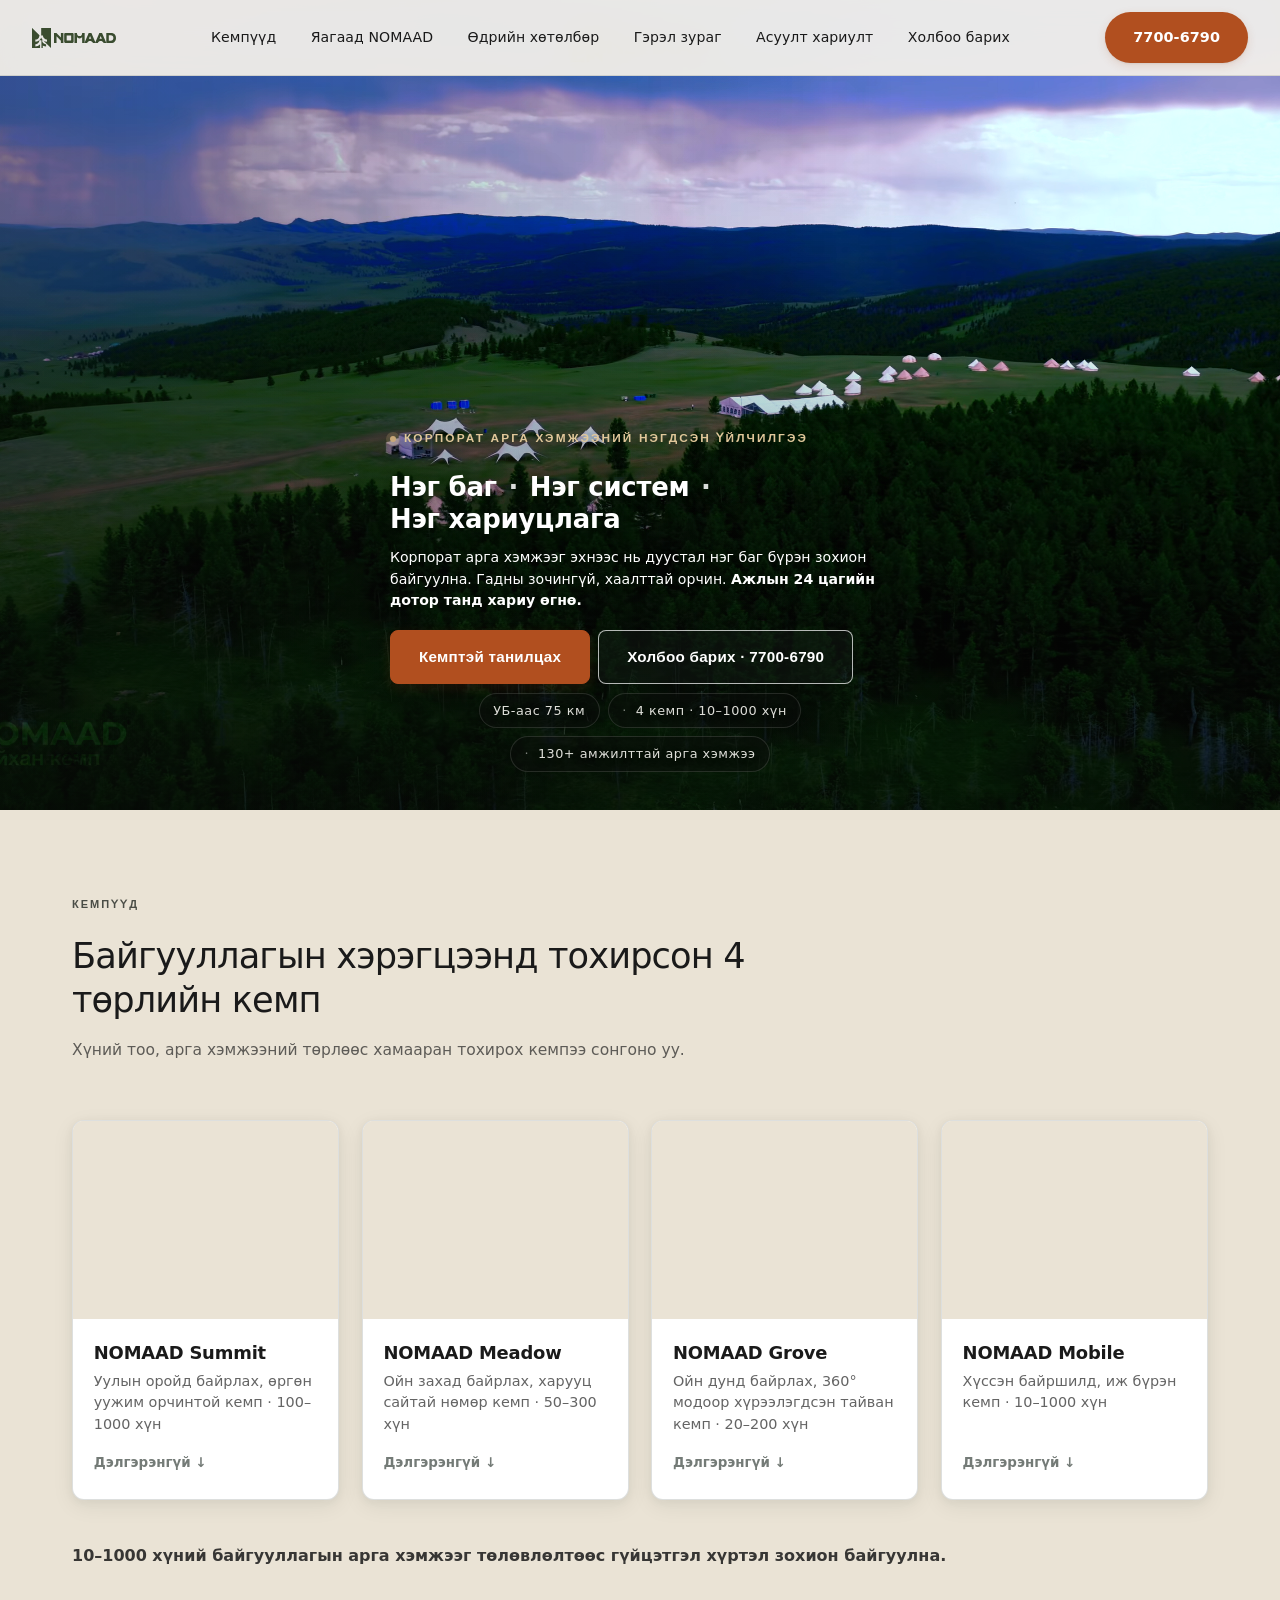
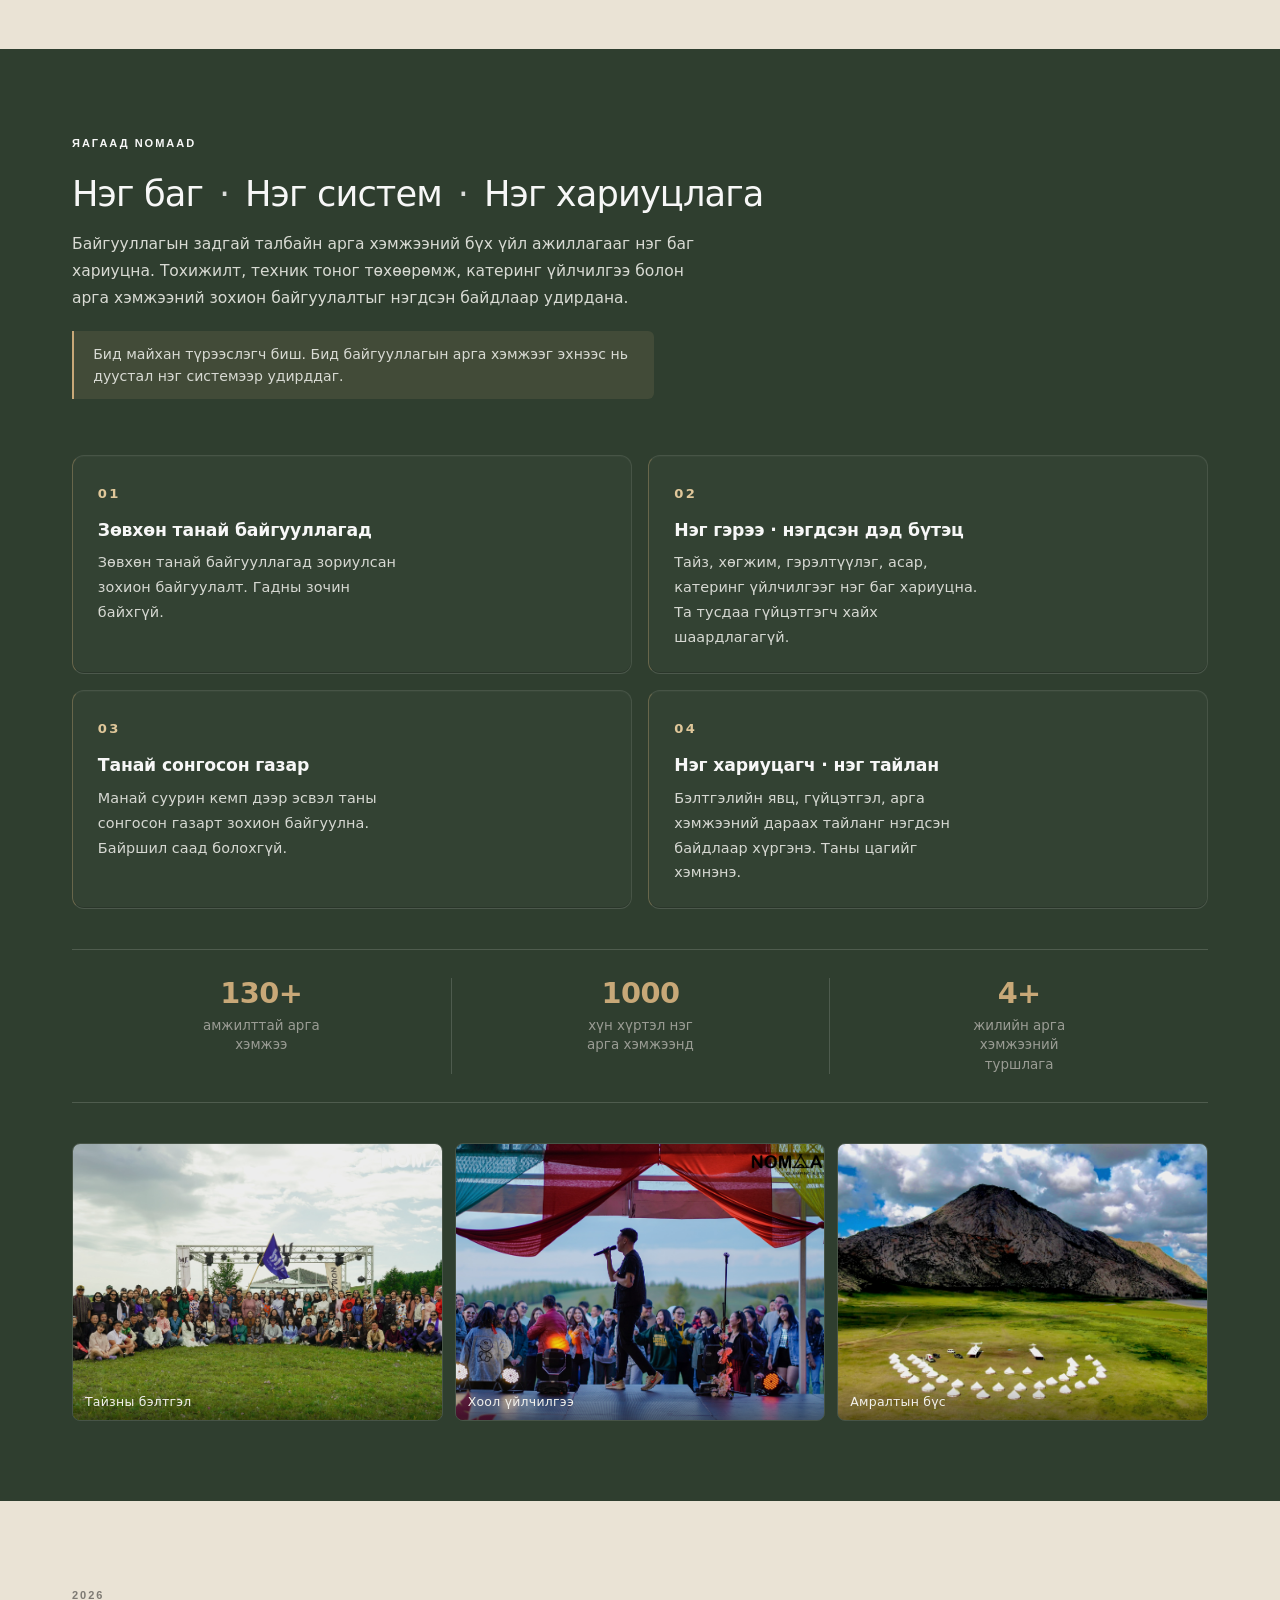
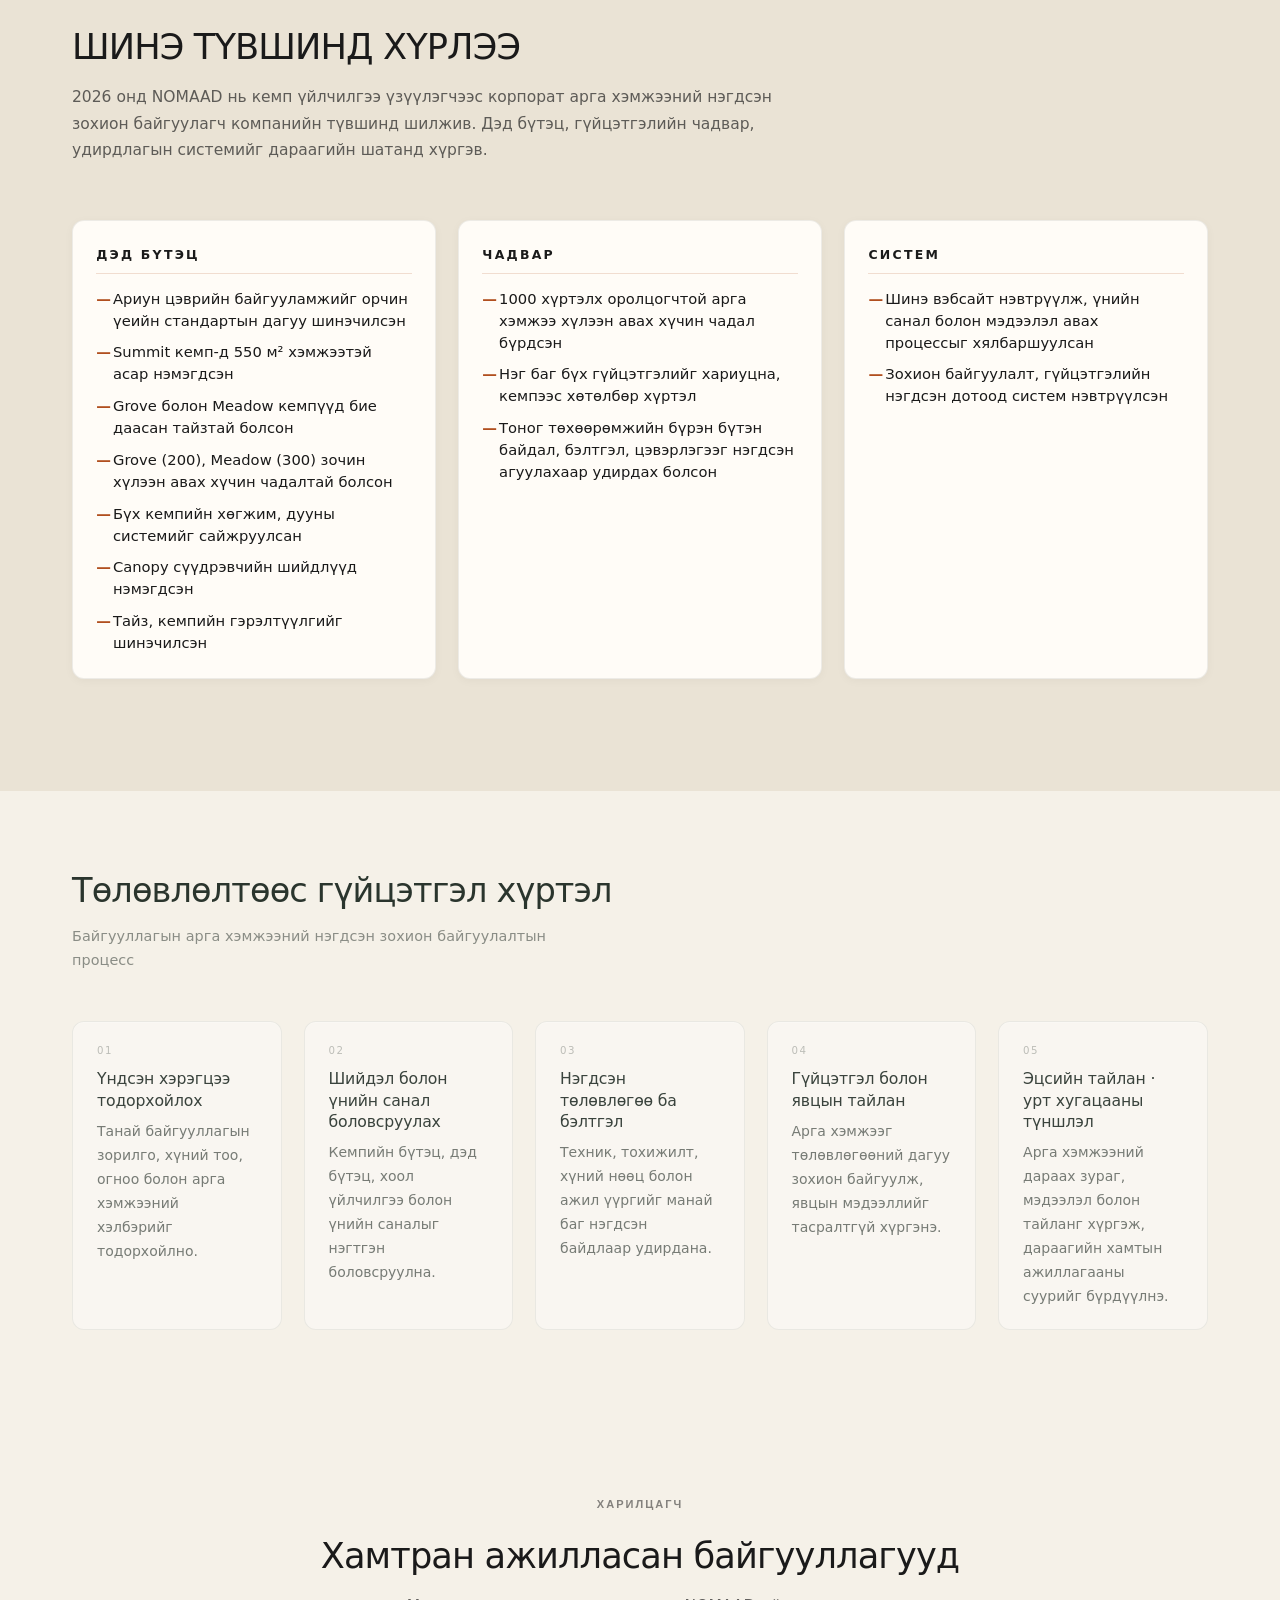
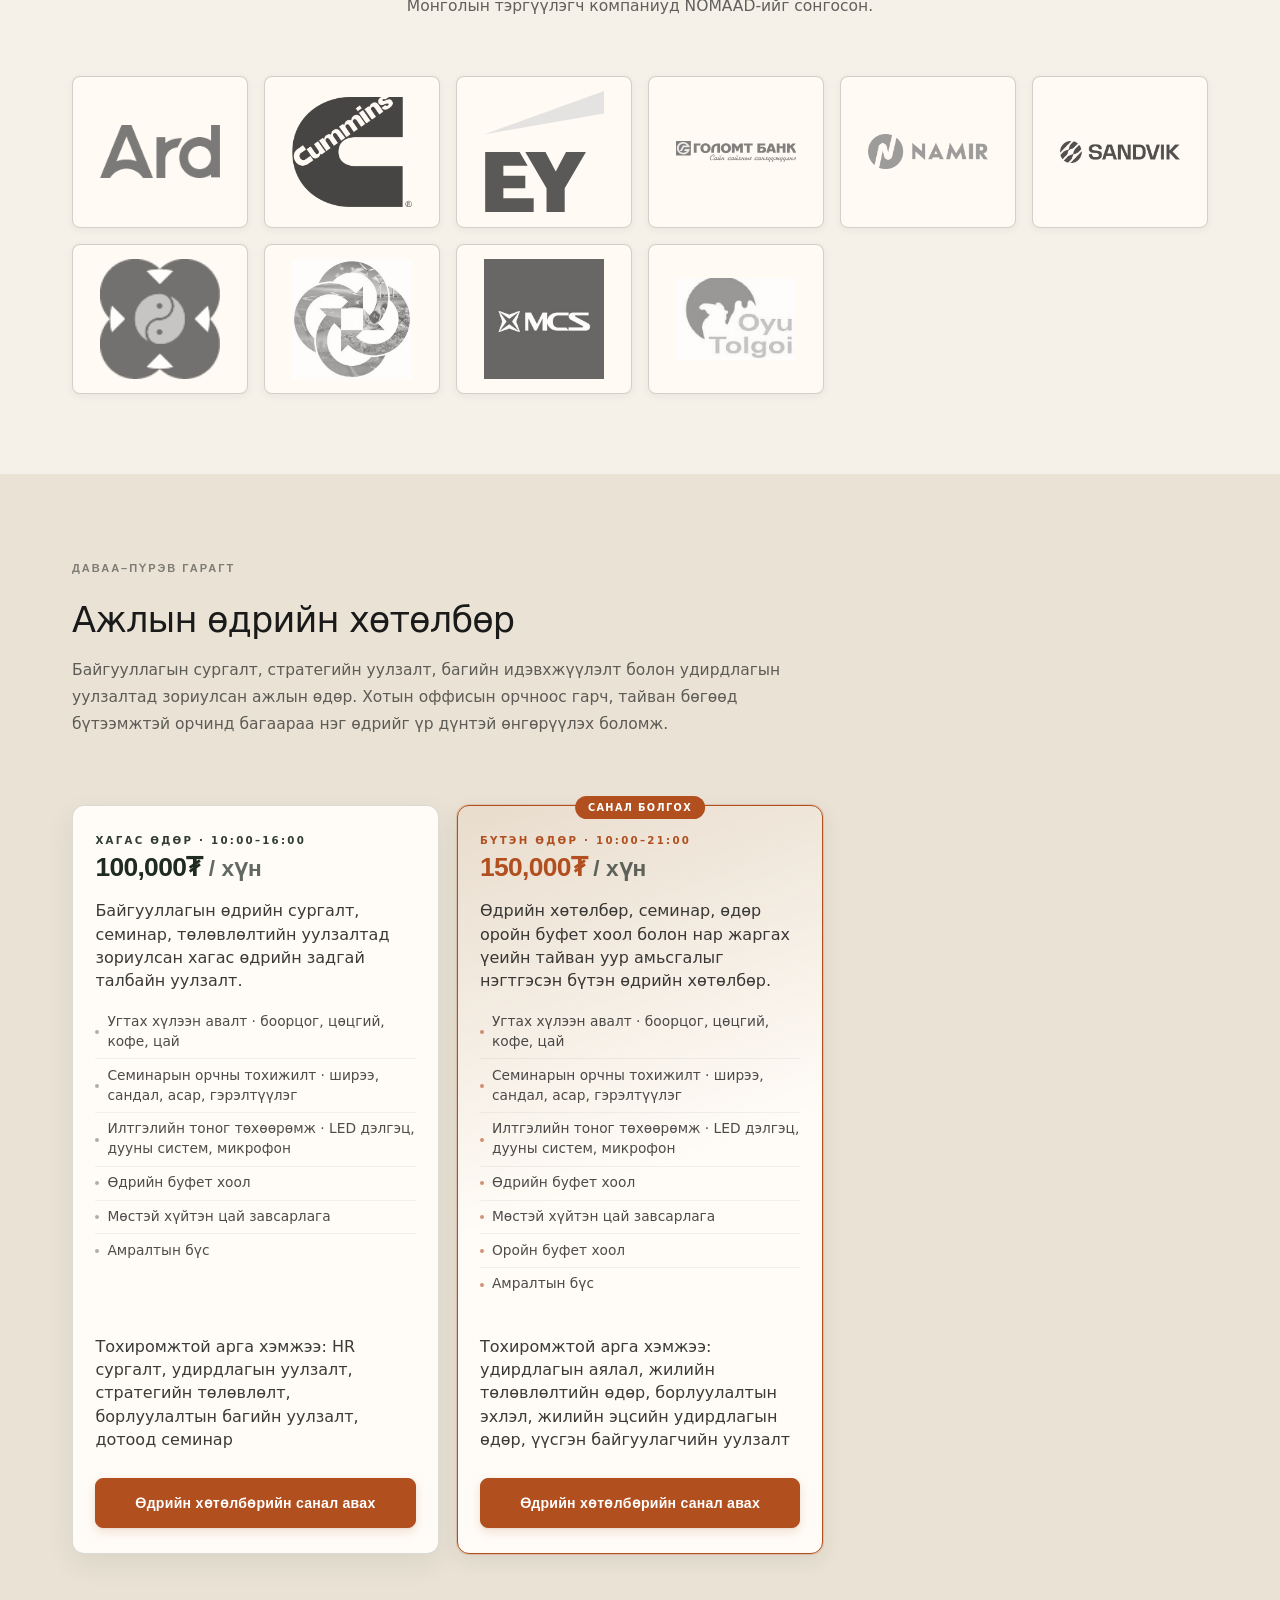
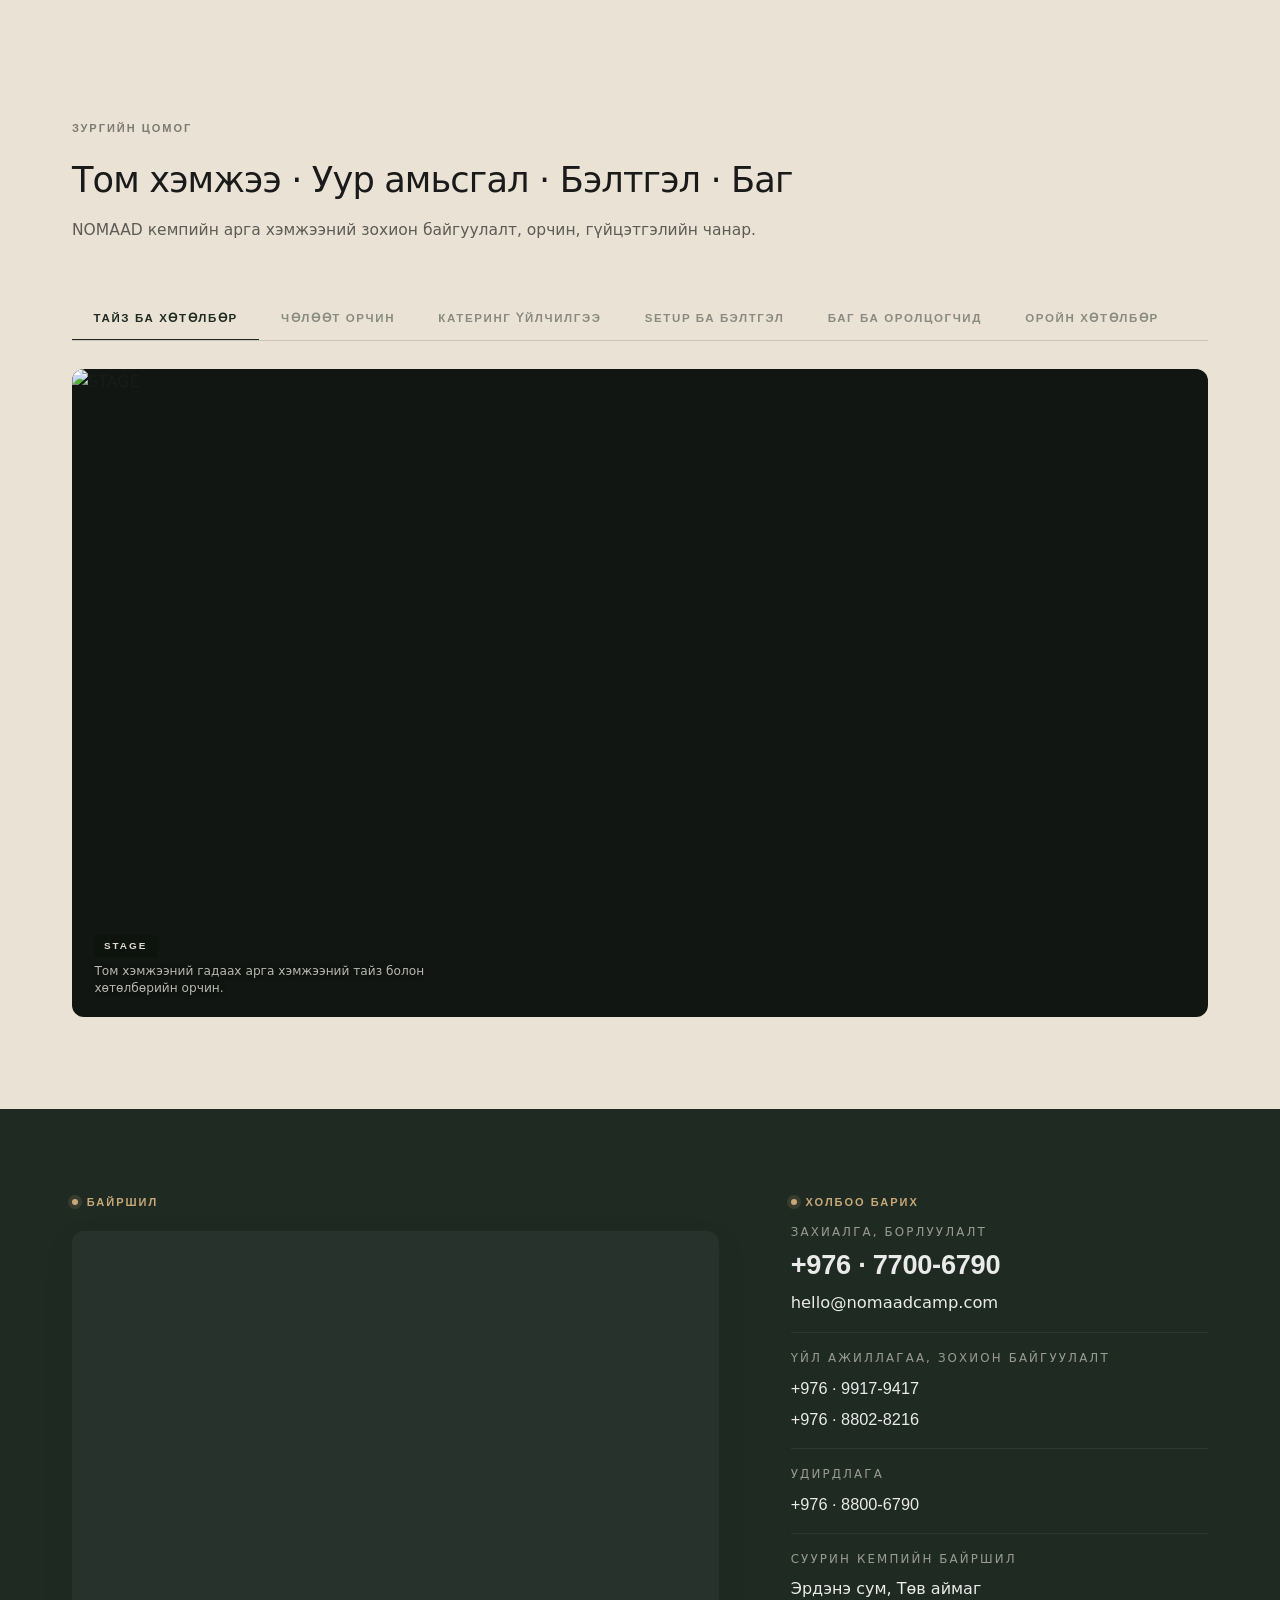
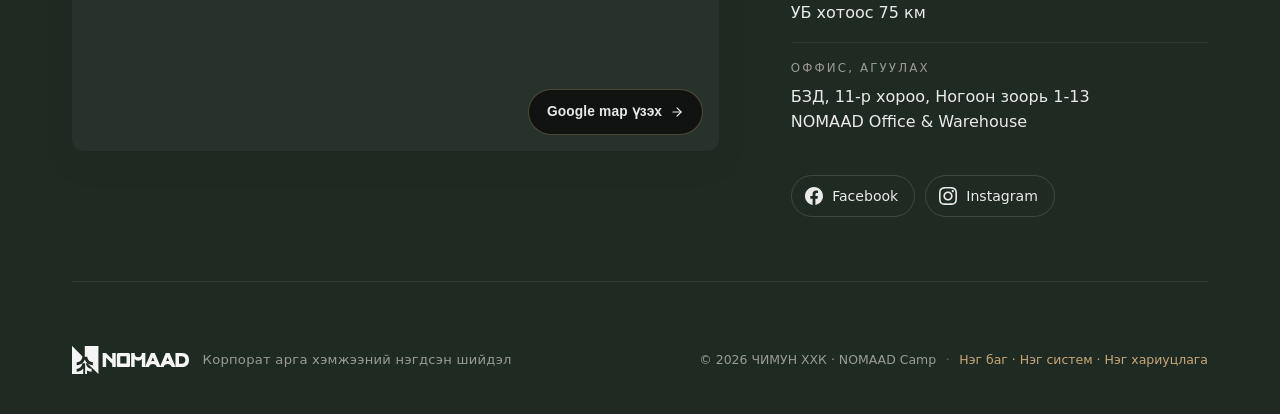
==== commit 284eee79: "k" ====
--- a/index.html
+++ b/index.html
@@ -329,7 +329,7 @@
 
               <li class="pkg-zone-label">Ресторан &amp; Lounge орчин (өргөтгөл)</li>
               <li>Үндсэн асар нэмэлт чимэглэл, тохижилт</li>
-              <li>Fruit &amp; snack platter · 1 ширхэг / 15 зочин</li>
+              <li>Fruit &amp; snack platter · 5 ширхэг</li>
 
               <li class="pkg-zone-label">Энтертайнмент орчин (өргөтгөл)</li>
               <li>LED дэлгэц 18 м²</li>
@@ -476,7 +476,7 @@
 
               <li class="pkg-zone-label">Ресторан &amp; Lounge орчин (өргөтгөл)</li>
               <li>Үндсэн асар нэмэлт чимэглэл, тохижилт</li>
-              <li>Fruit &amp; snack platter · 1 ширхэг / 15 зочин</li>
+              <li>Fruit &amp; snack platter · 5 ширхэг</li>
 
               <li class="pkg-zone-label">Энтертайнмент орчин (өргөтгөл)</li>
               <li>LED дэлгэц 18 м²</li>
@@ -623,7 +623,7 @@
 
               <li class="pkg-zone-label">Ресторан &amp; Lounge орчин (өргөтгөл)</li>
               <li>Үндсэн асар нэмэлт чимэглэл, тохижилт</li>
-              <li>Fruit &amp; snack platter · 1 ширхэг / 15 зочин</li>
+              <li>Fruit &amp; snack platter · 5 ширхэг</li>
 
               <li class="pkg-zone-label">Энтертайнмент орчин (өргөтгөл)</li>
               <li>LED дэлгэц 18 м²</li>
@@ -748,7 +748,7 @@
 
               <li class="pkg-zone-label">Ресторан &amp; Lounge орчин (өргөтгөл)</li>
               <li>Үндсэн асар нэмэлт чимэглэл, тохижилт</li>
-              <li>Fruit &amp; snack platter · 1 ширхэг / 15 зочин</li>
+              <li>Fruit &amp; snack platter · 5 ширхэг</li>
 
               <li class="pkg-zone-label">Энтертайнмент орчин (өргөтгөл)</li>
               <li>LED дэлгэц 18 м²</li>
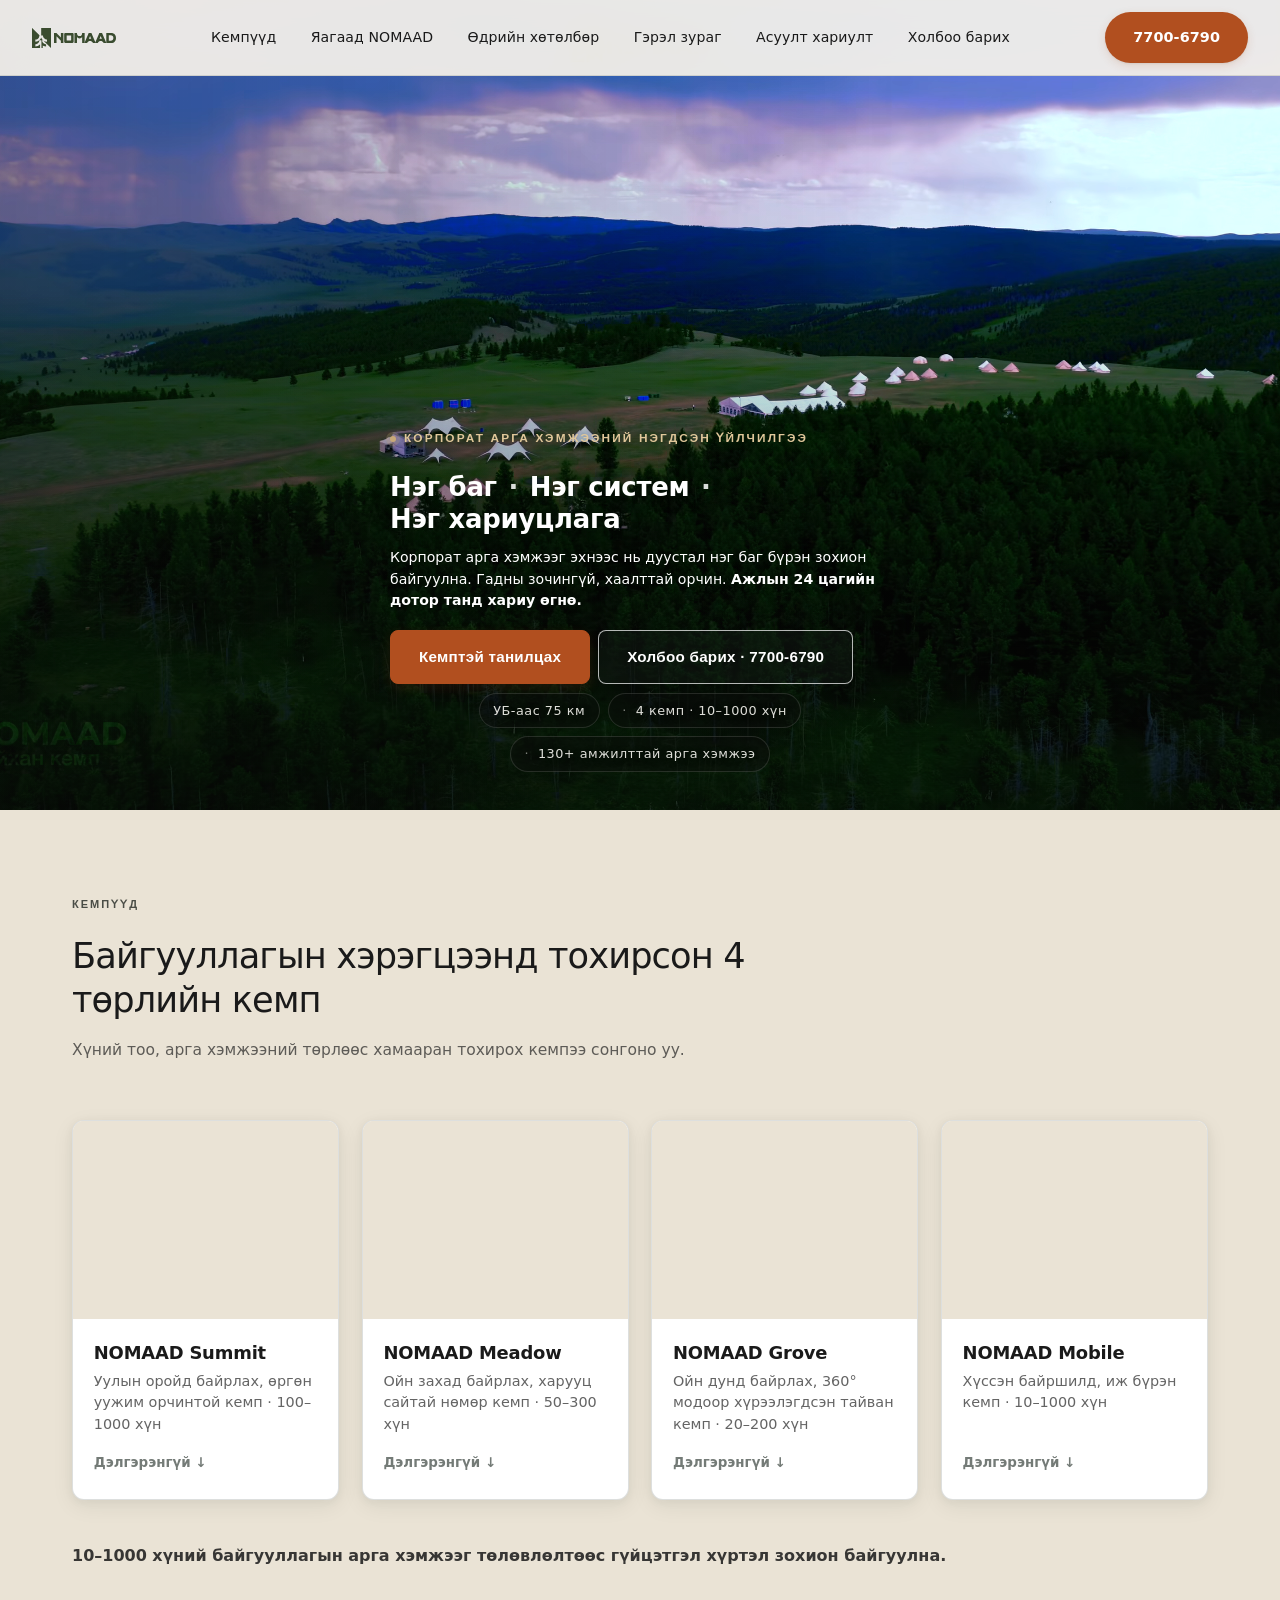
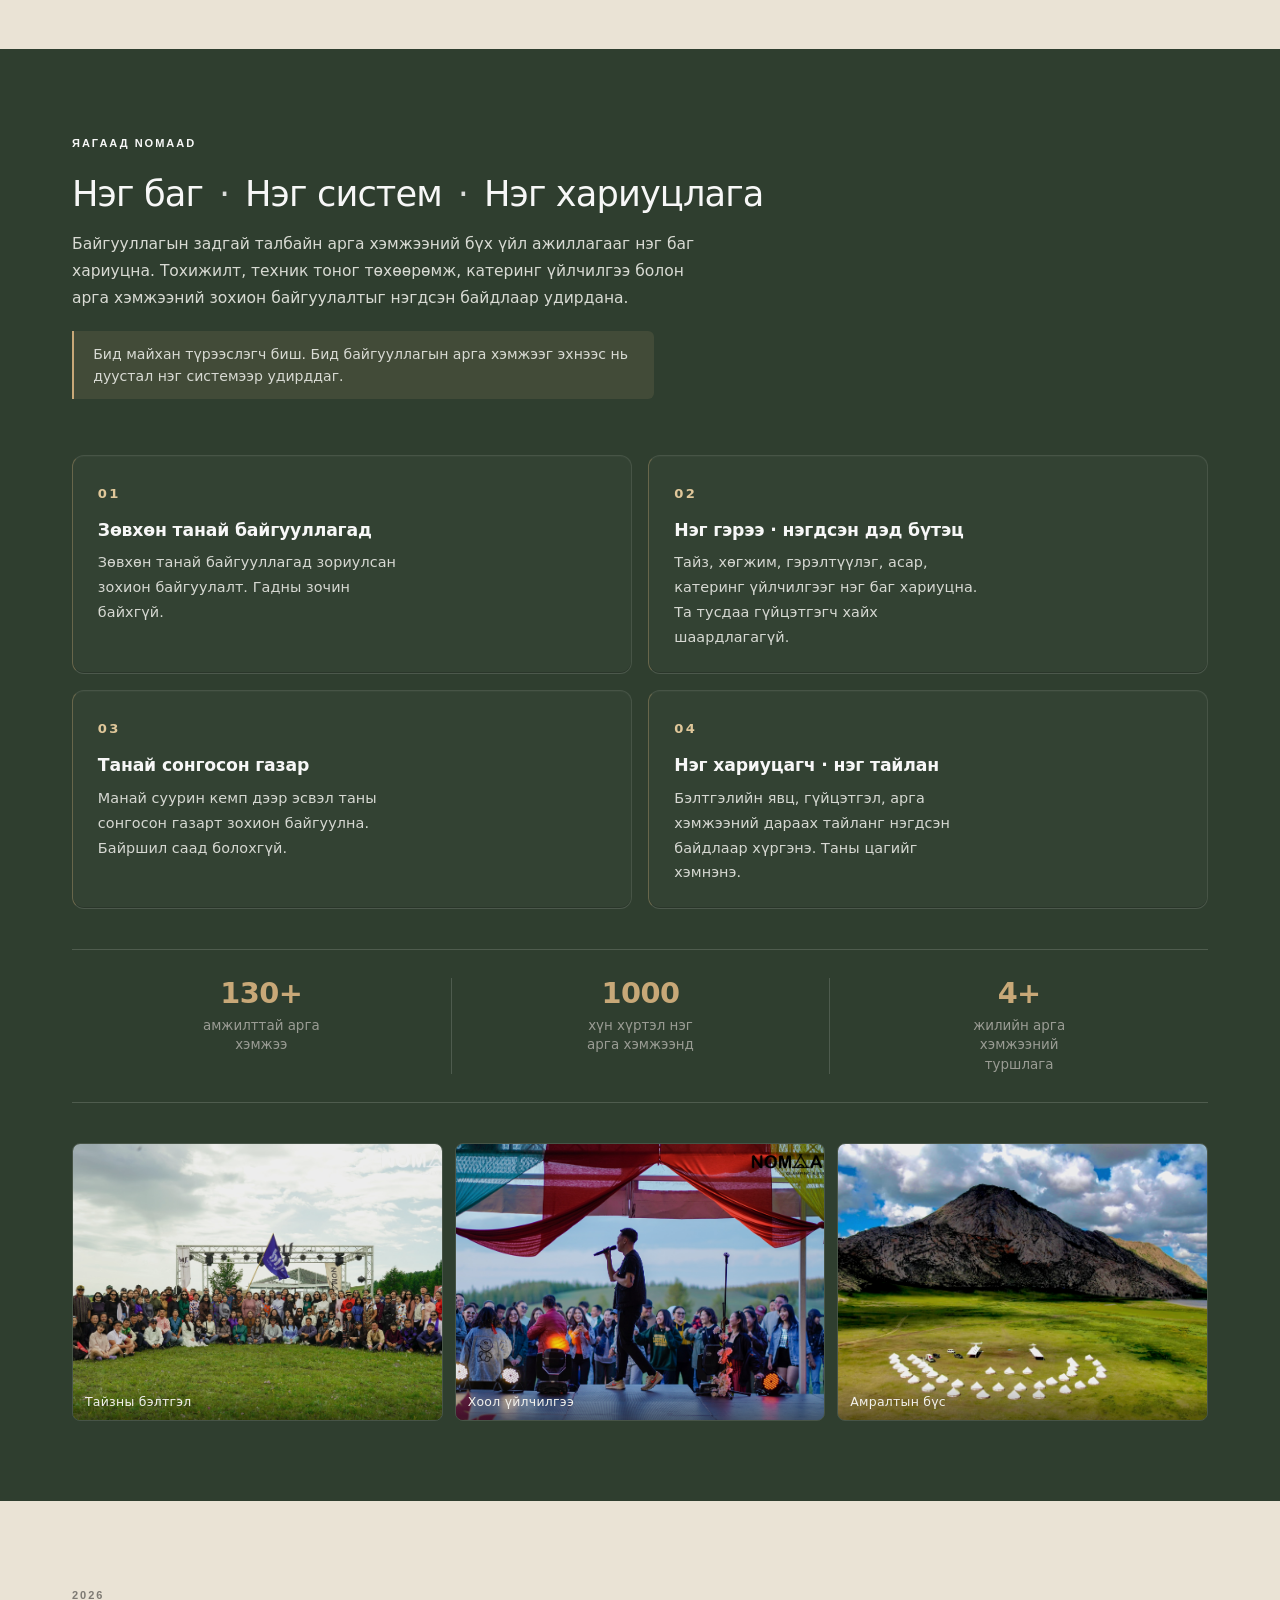
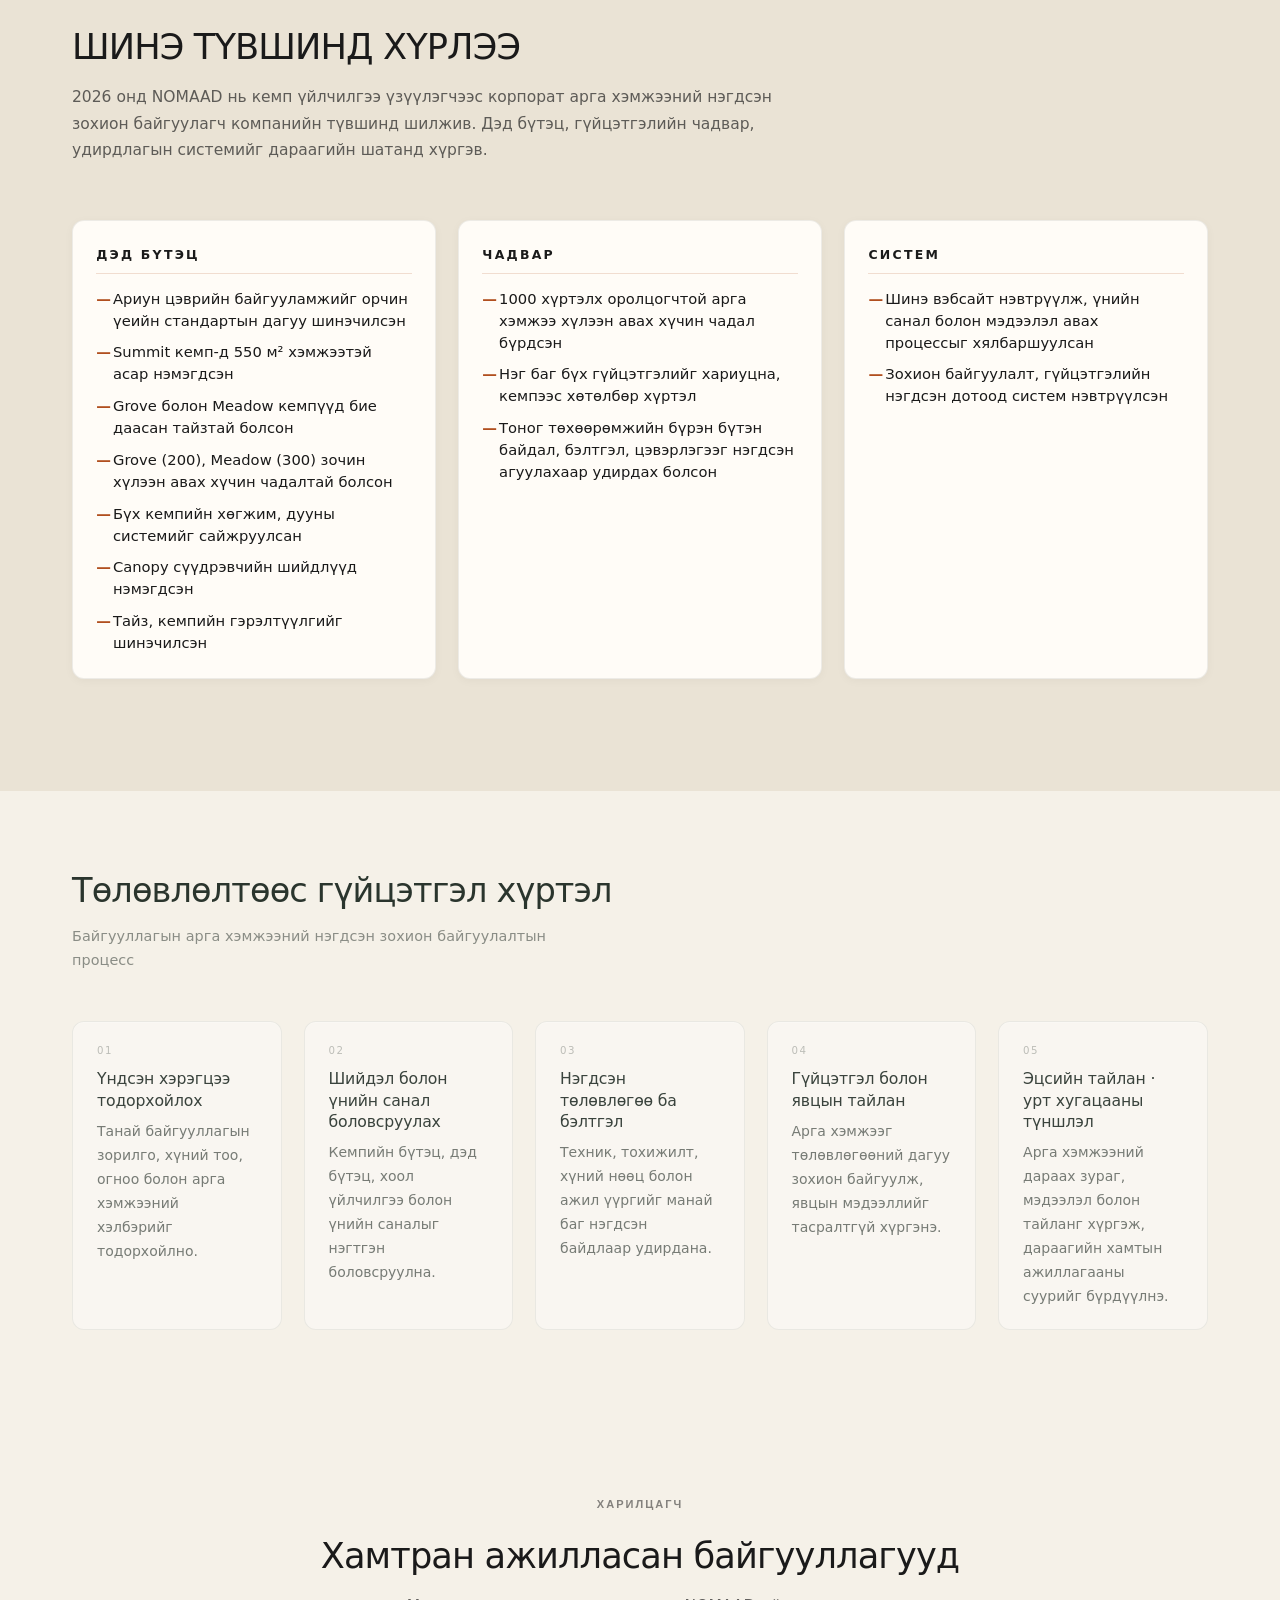
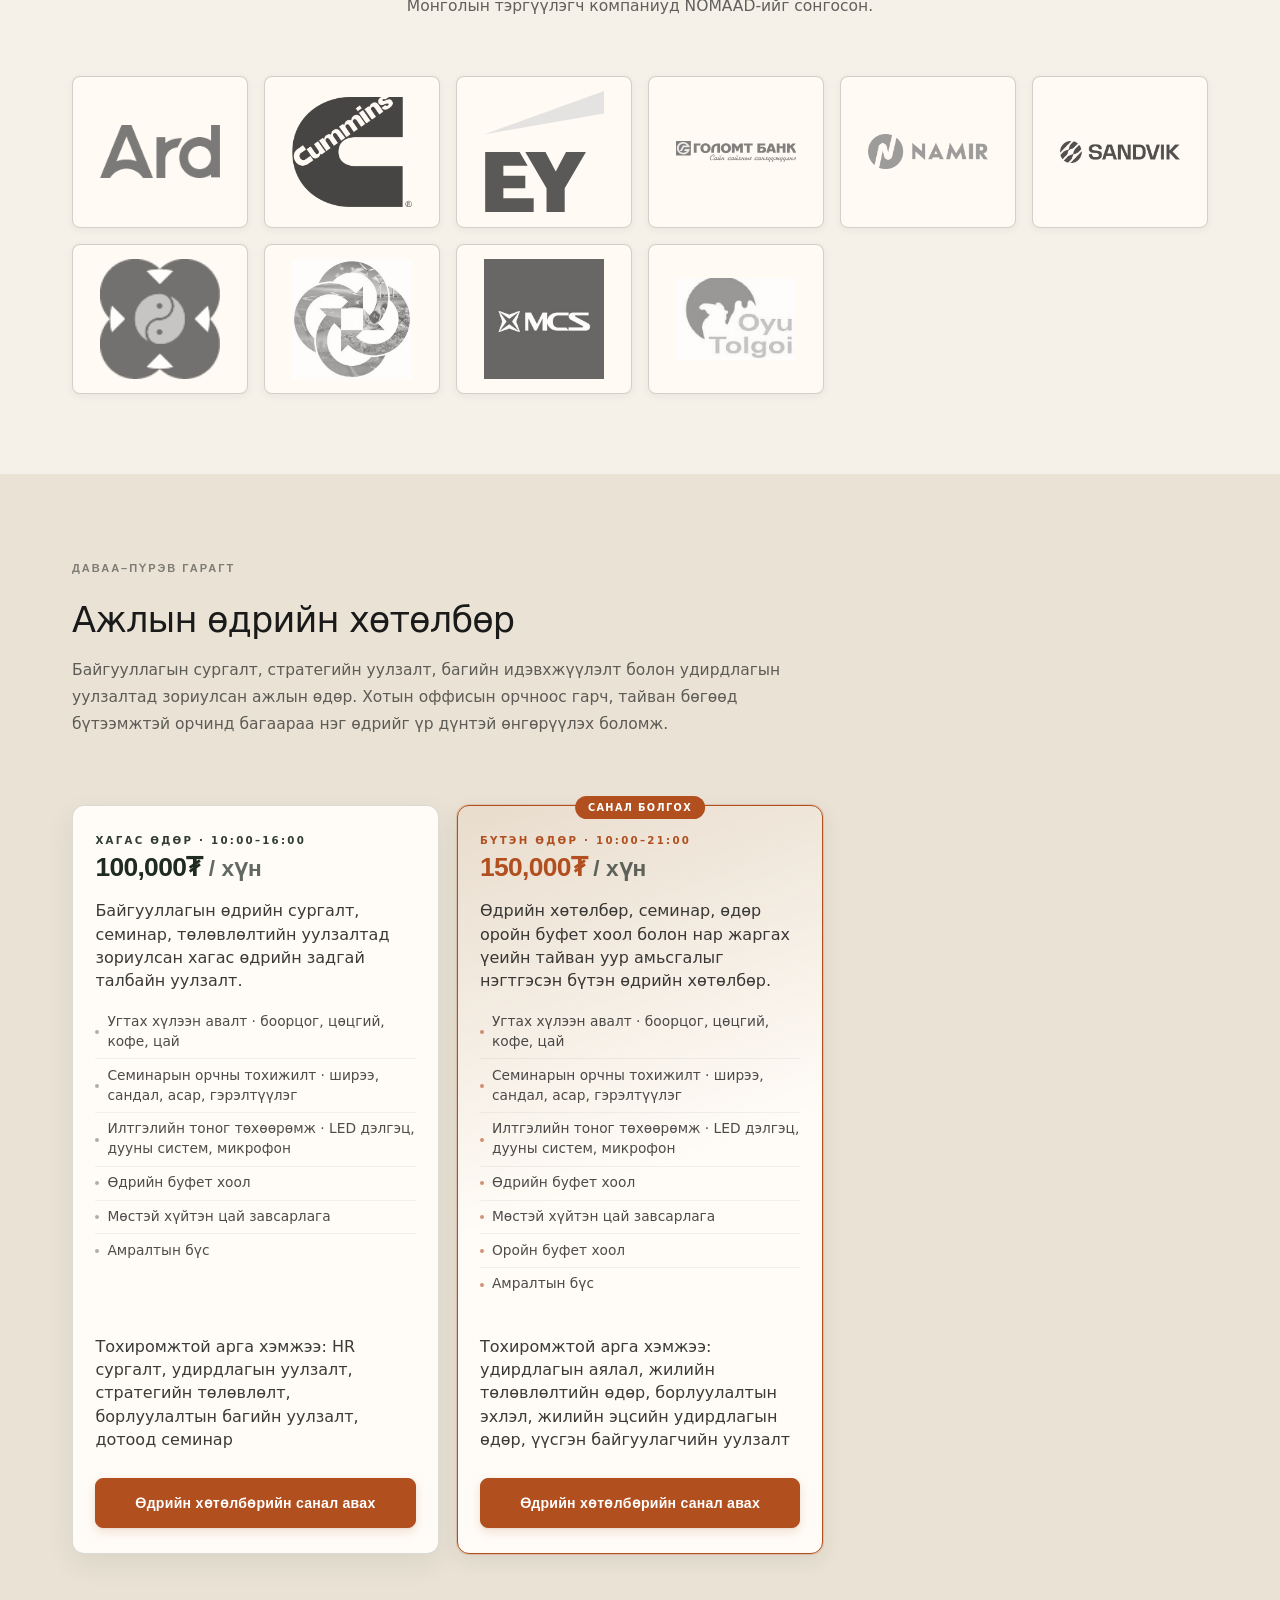
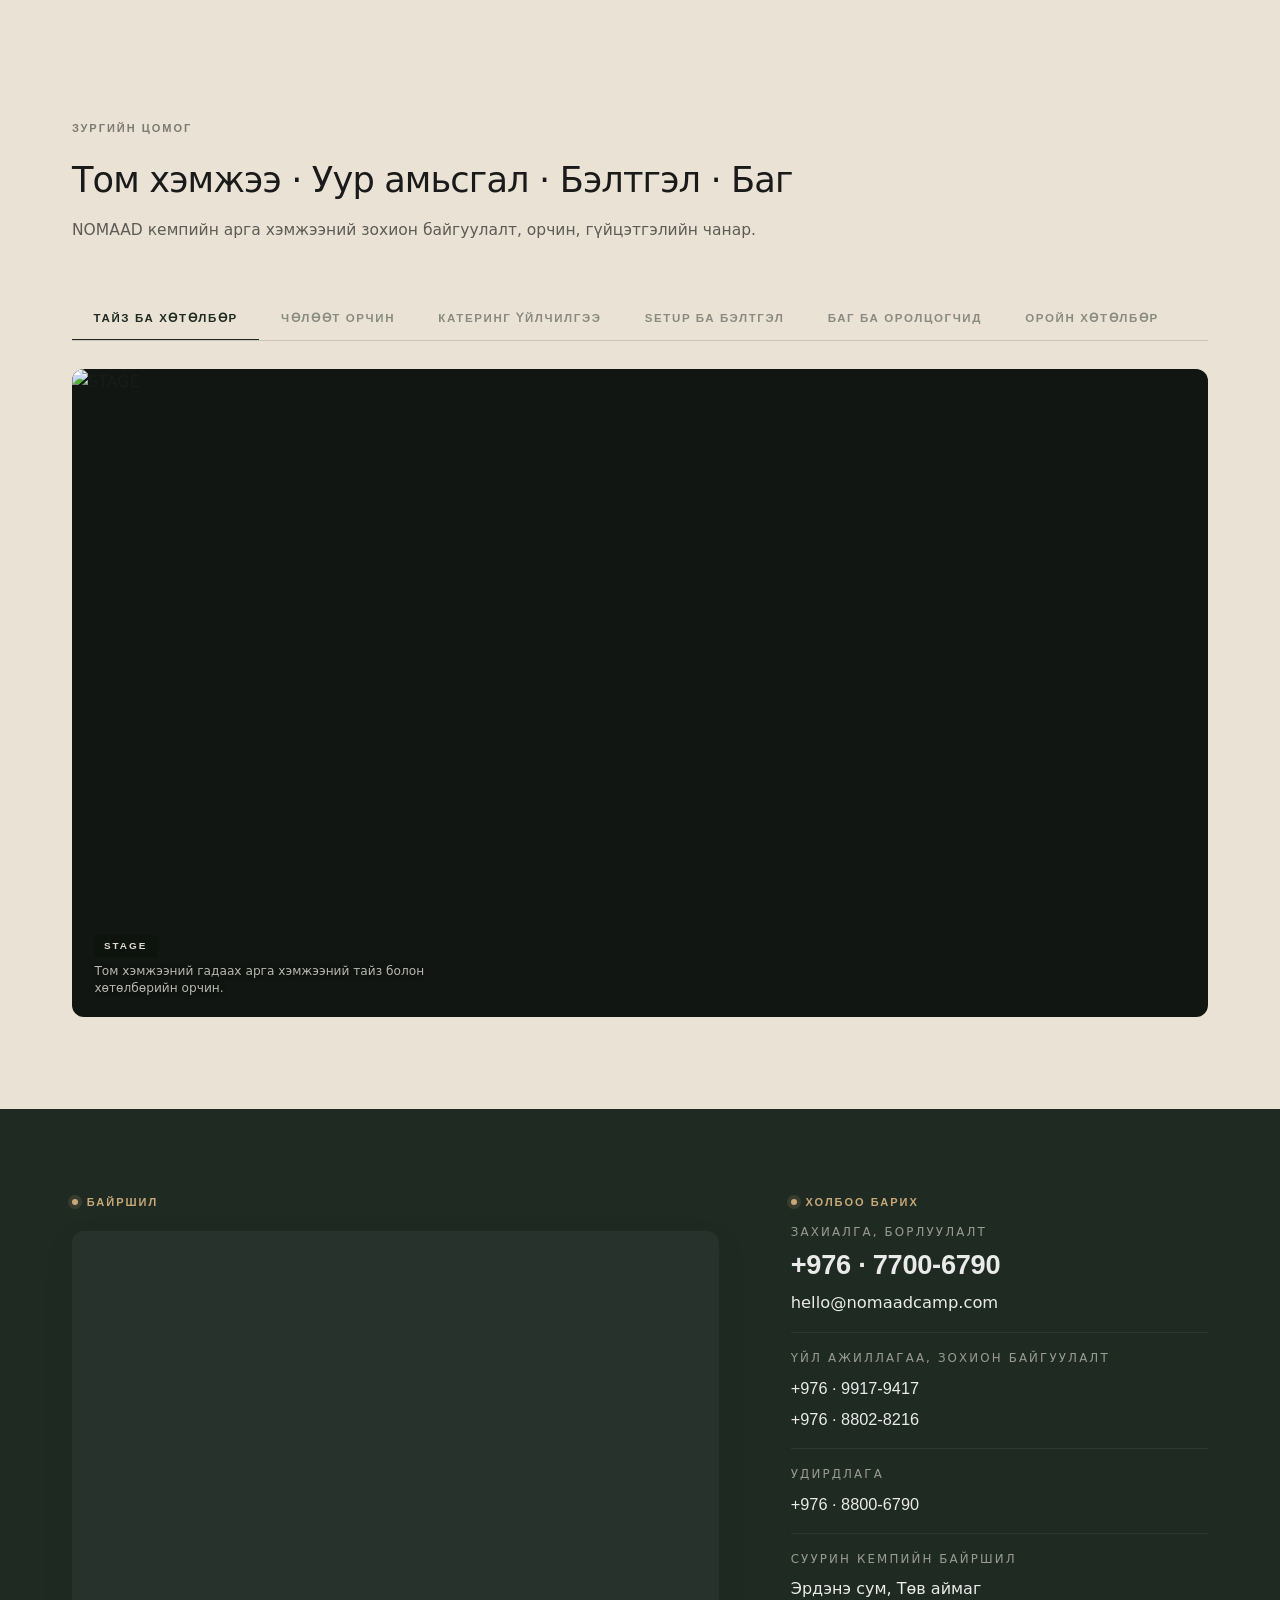
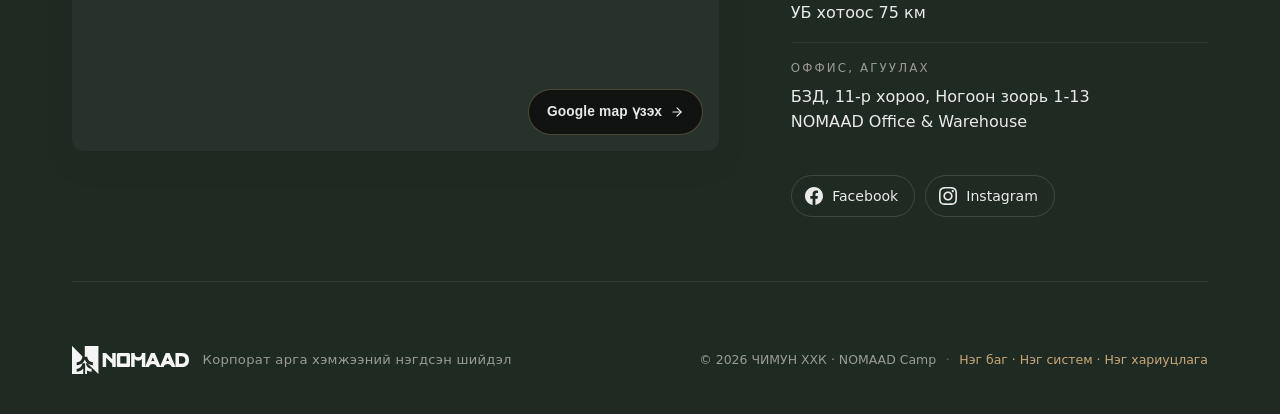
==== commit 62976f7b: "р" ====
--- a/index.html
+++ b/index.html
@@ -343,7 +343,7 @@
               <li>Орчны гэрэлтүүлэг, тайзны эффект багц</li>
 
               <li class="pkg-zone-label">Спорт хөтөлбөрийн орчин (өргөтгөл)</li>
-              <li>Team activities тоглоом · 5 ширхэг</li>
+              <li>Team activities тоглоом · 4 ширхэг</li>
 
               <li class="pkg-zone-label">Кемпийн орчин (өргөтгөл)</li>
               <li>Эмнэлгийн тусламж + тусламжийн асар</li>
@@ -490,7 +490,7 @@
               <li>Орчны гэрэлтүүлэг, тайзны эффект багц</li>
 
               <li class="pkg-zone-label">Спорт хөтөлбөрийн орчин (өргөтгөл)</li>
-              <li>Team activities тоглоом · 5 ширхэг</li>
+              <li>Team activities тоглоом · 4 ширхэг</li>
 
               <li class="pkg-zone-label">Кемпийн орчин (өргөтгөл)</li>
               <li>Эмнэлгийн тусламж + тусламжийн асар</li>
@@ -637,7 +637,7 @@
               <li>Орчны гэрэлтүүлэг, тайзны эффект багц</li>
 
               <li class="pkg-zone-label">Спорт хөтөлбөрийн орчин (өргөтгөл)</li>
-              <li>Team activities тоглоом · 5 ширхэг</li>
+              <li>Team activities тоглоом · 4 ширхэг</li>
 
               <li class="pkg-zone-label">Кемпийн орчин (өргөтгөл)</li>
               <li>Эмнэлгийн тусламж + тусламжийн асар</li>
@@ -762,7 +762,7 @@
               <li>Орчны гэрэлтүүлэг, тайзны эффект багц</li>
 
               <li class="pkg-zone-label">Спорт хөтөлбөрийн орчин (өргөтгөл)</li>
-              <li>Team activities тоглоом · 5 ширхэг</li>
+              <li>Team activities тоглоом · 4 ширхэг</li>
 
               <li class="pkg-zone-label">Кемпийн орчин (өргөтгөл)</li>
               <li>Эмнэлгийн тусламж + тусламжийн асар</li>
@@ -1429,10 +1429,10 @@
               </div>
 
               <div class="quote-addon-card">
-                <input type="checkbox" name="addons[]" value="team_games" data-price="1000000" data-type="flat" data-label="Team activities тоглоом · 5 ширхэг">
-                <div class="quote-addon-card__body">
-                  <span class="quote-addon-card__name">Team activities тоглоом · 5 ширхэг</span>
-                  <span class="quote-addon-card__detail">Багийн уралдаан, тоног + хөтлөгчтэй</span>
+                <input type="checkbox" name="addons[]" value="team_games" data-price="1000000" data-type="flat" data-label="Team activities тоглоом · 4 ширхэг">
+                <div class="quote-addon-card__body">
+                  <span class="quote-addon-card__name">Team activities тоглоом · 4 ширхэг</span>
+                  <span class="quote-addon-card__detail">Корпорат team building тоглоом</span>
                   <span class="quote-addon-card__price">+1,000,000₮</span>
                 </div>
               </div>
@@ -1450,7 +1450,7 @@
                 <input type="checkbox" name="addons[]" value="event_director" data-price="1800000" data-type="flat" data-label="Арга хэмжээний хөтөлбөр удирдах">
                 <div class="quote-addon-card__body">
                   <span class="quote-addon-card__name">Арга хэмжээний хөтөлбөр удирдах</span>
-                  <span class="quote-addon-card__detail">MC + директор, өдөржингөө</span>
+                  <span class="quote-addon-card__detail">Хөтөлбөрийн зохион байгуулагч, арга хэмжээний турш</span>
                   <span class="quote-addon-card__price">+1,800,000₮</span>
                 </div>
               </div>
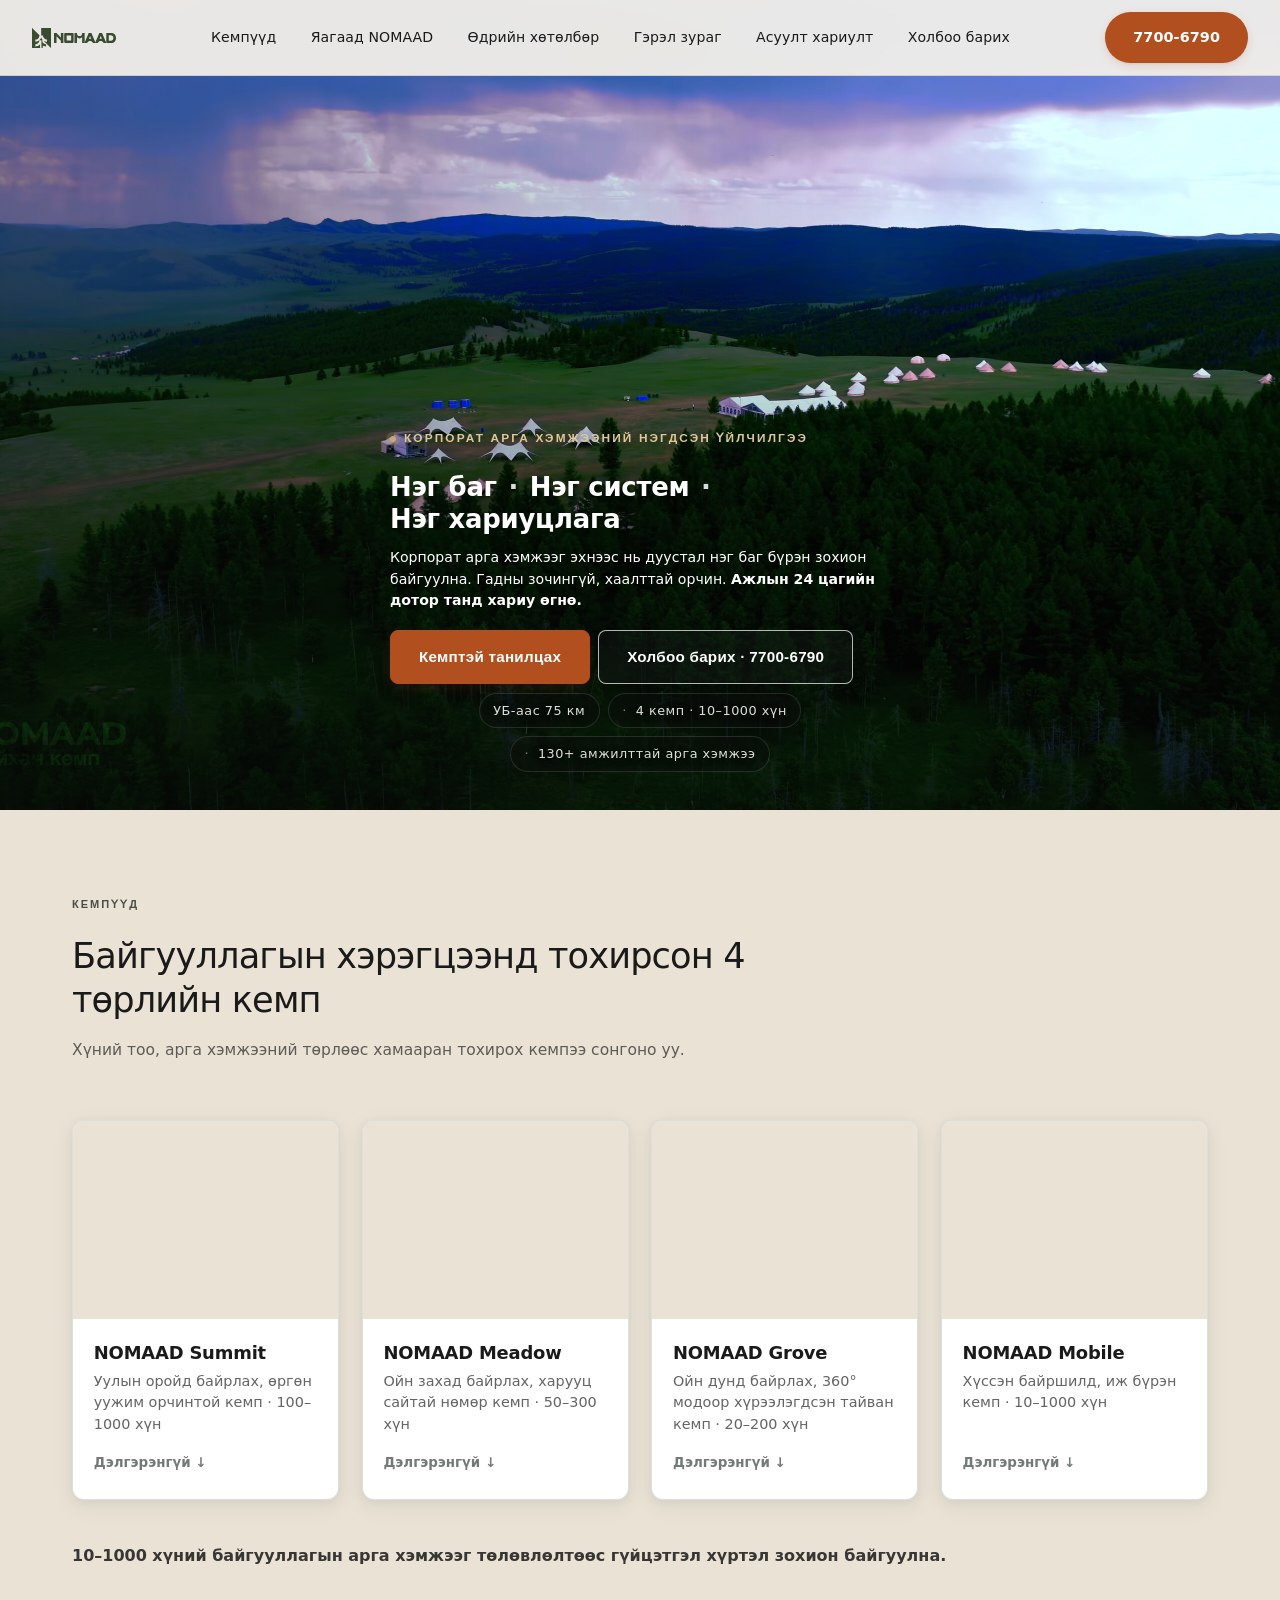
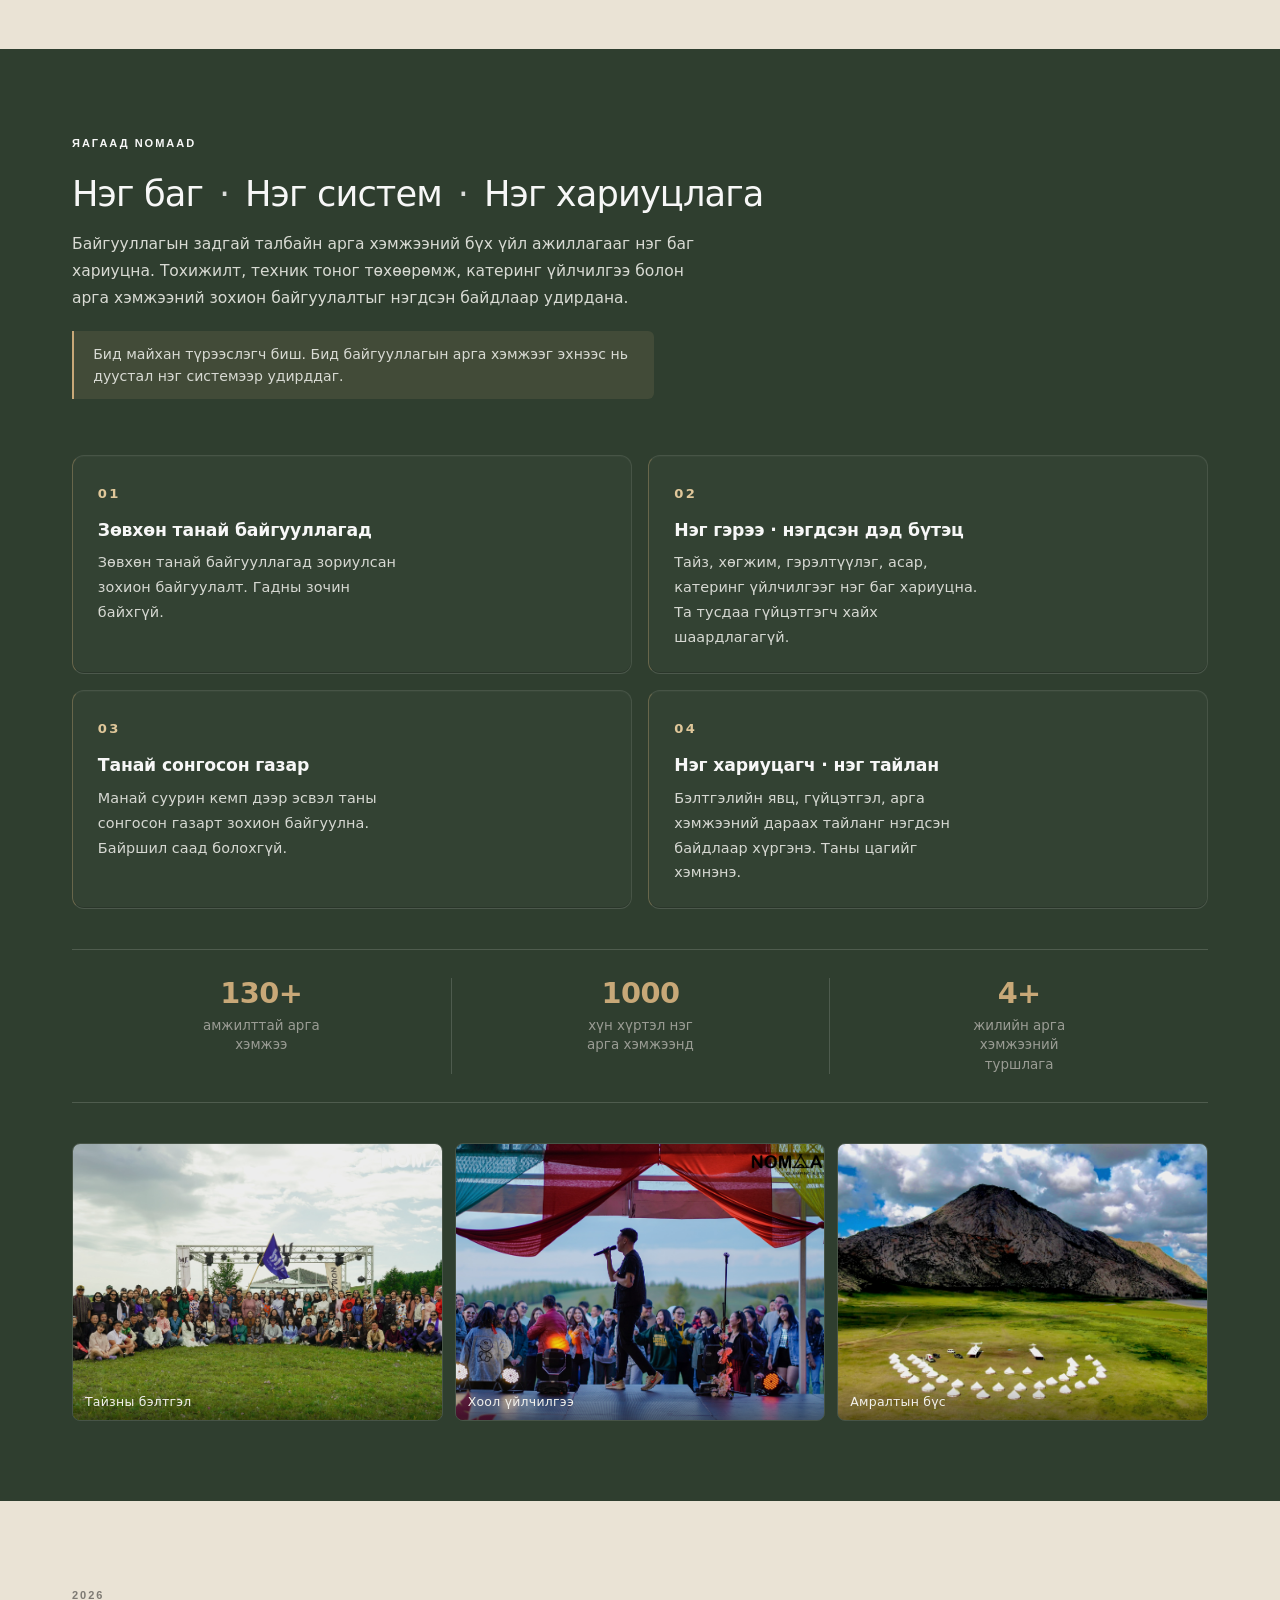
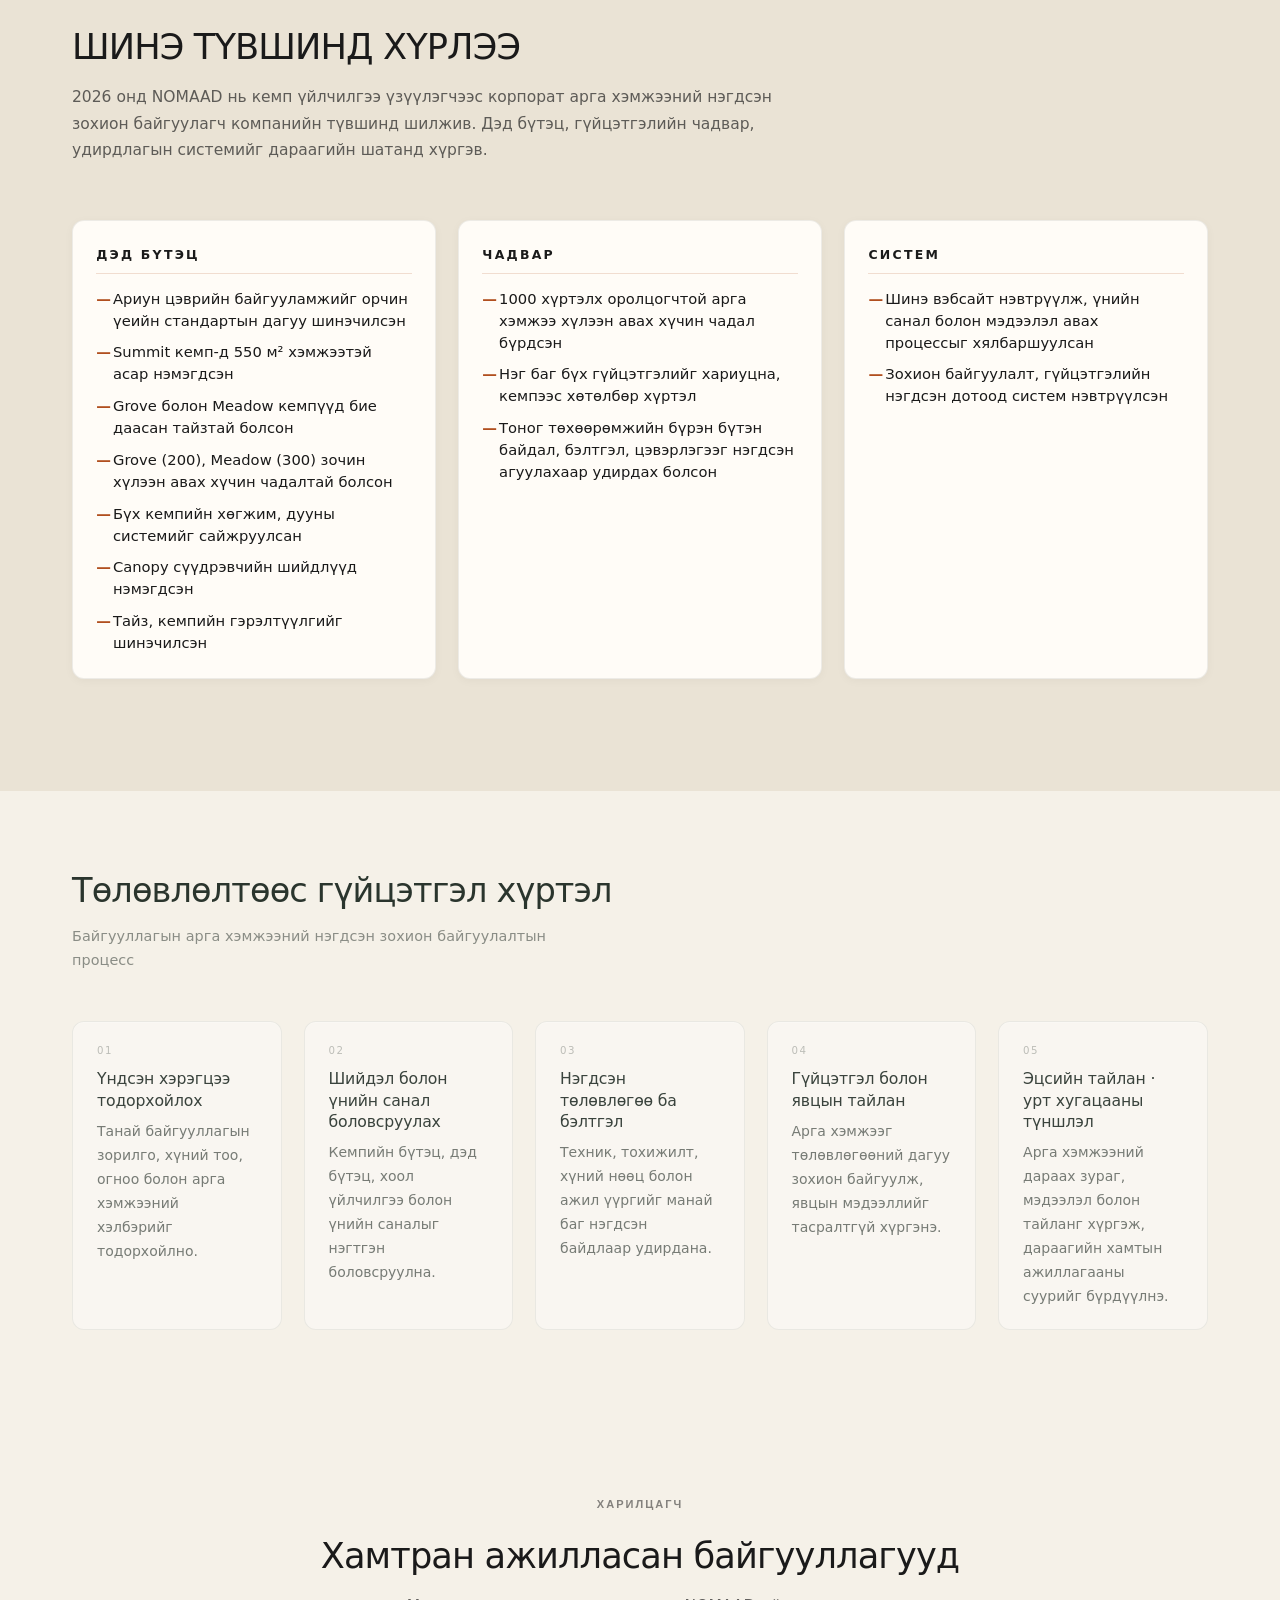
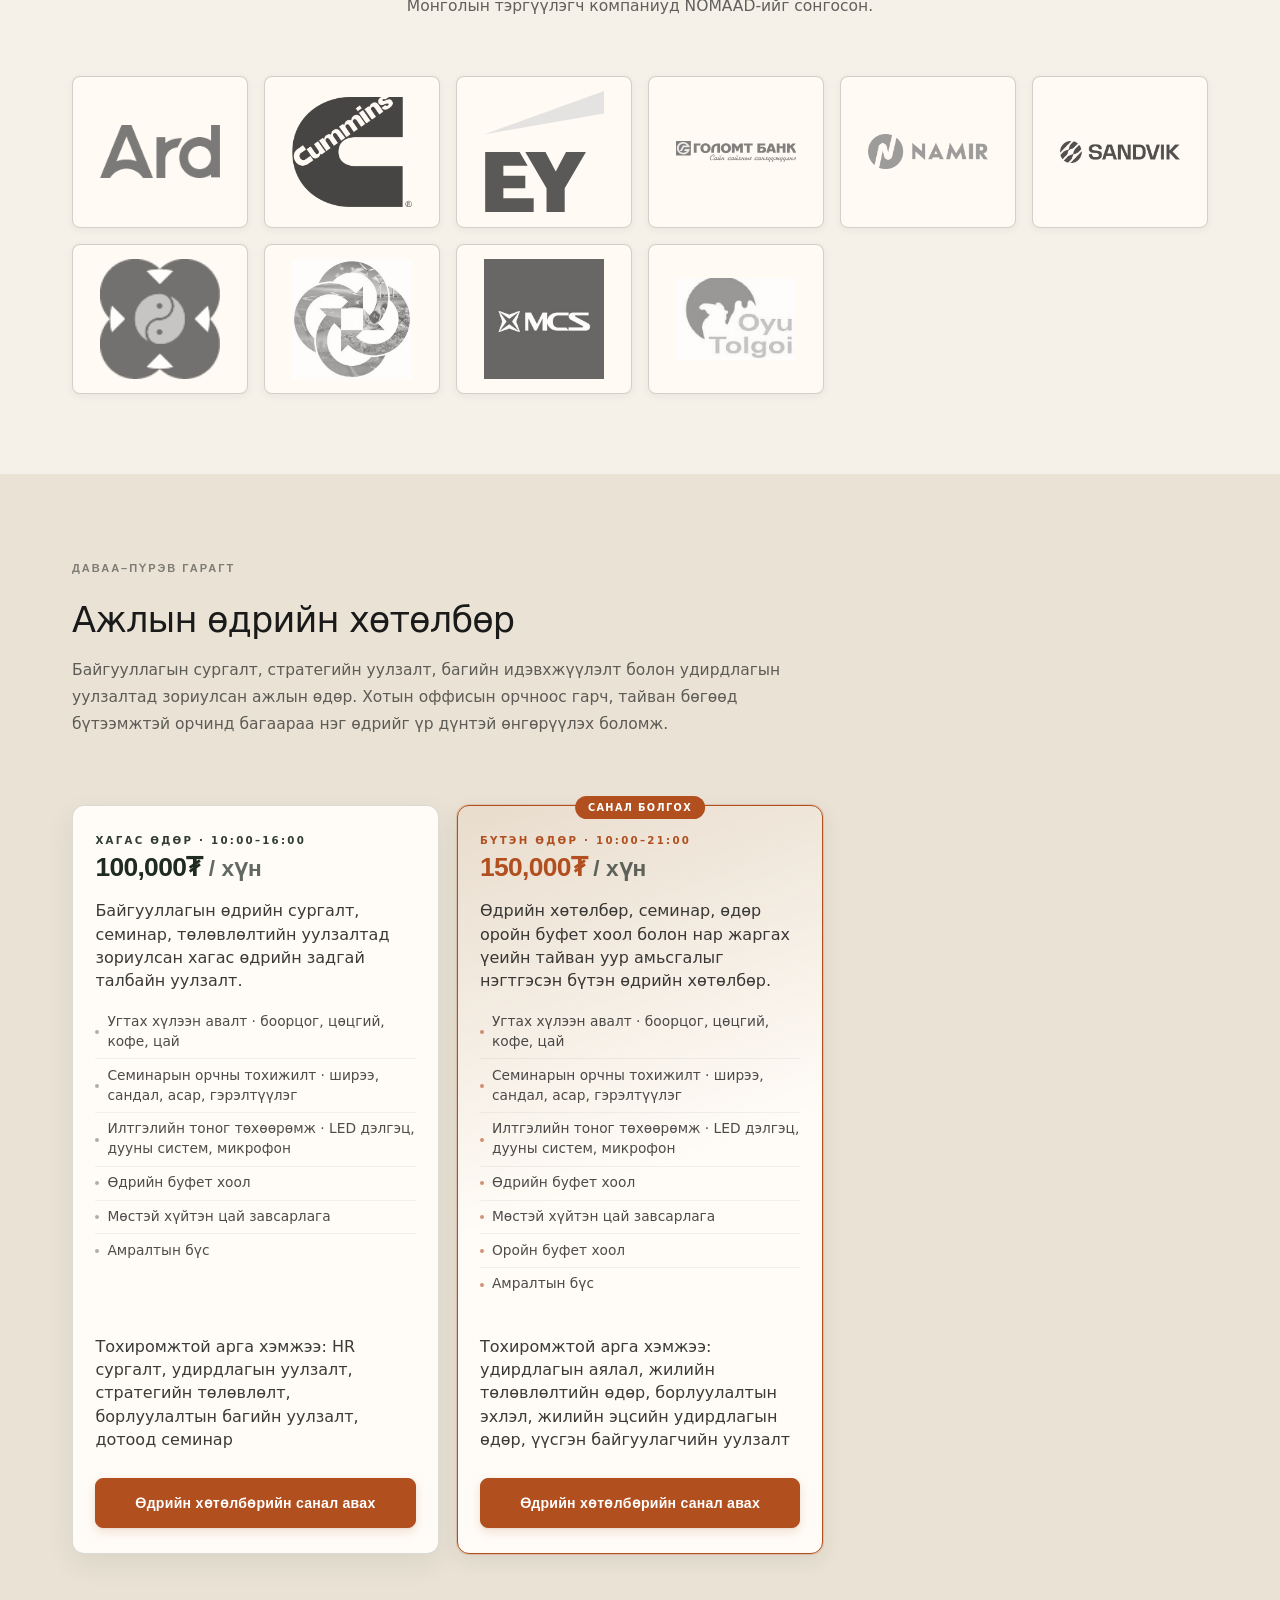
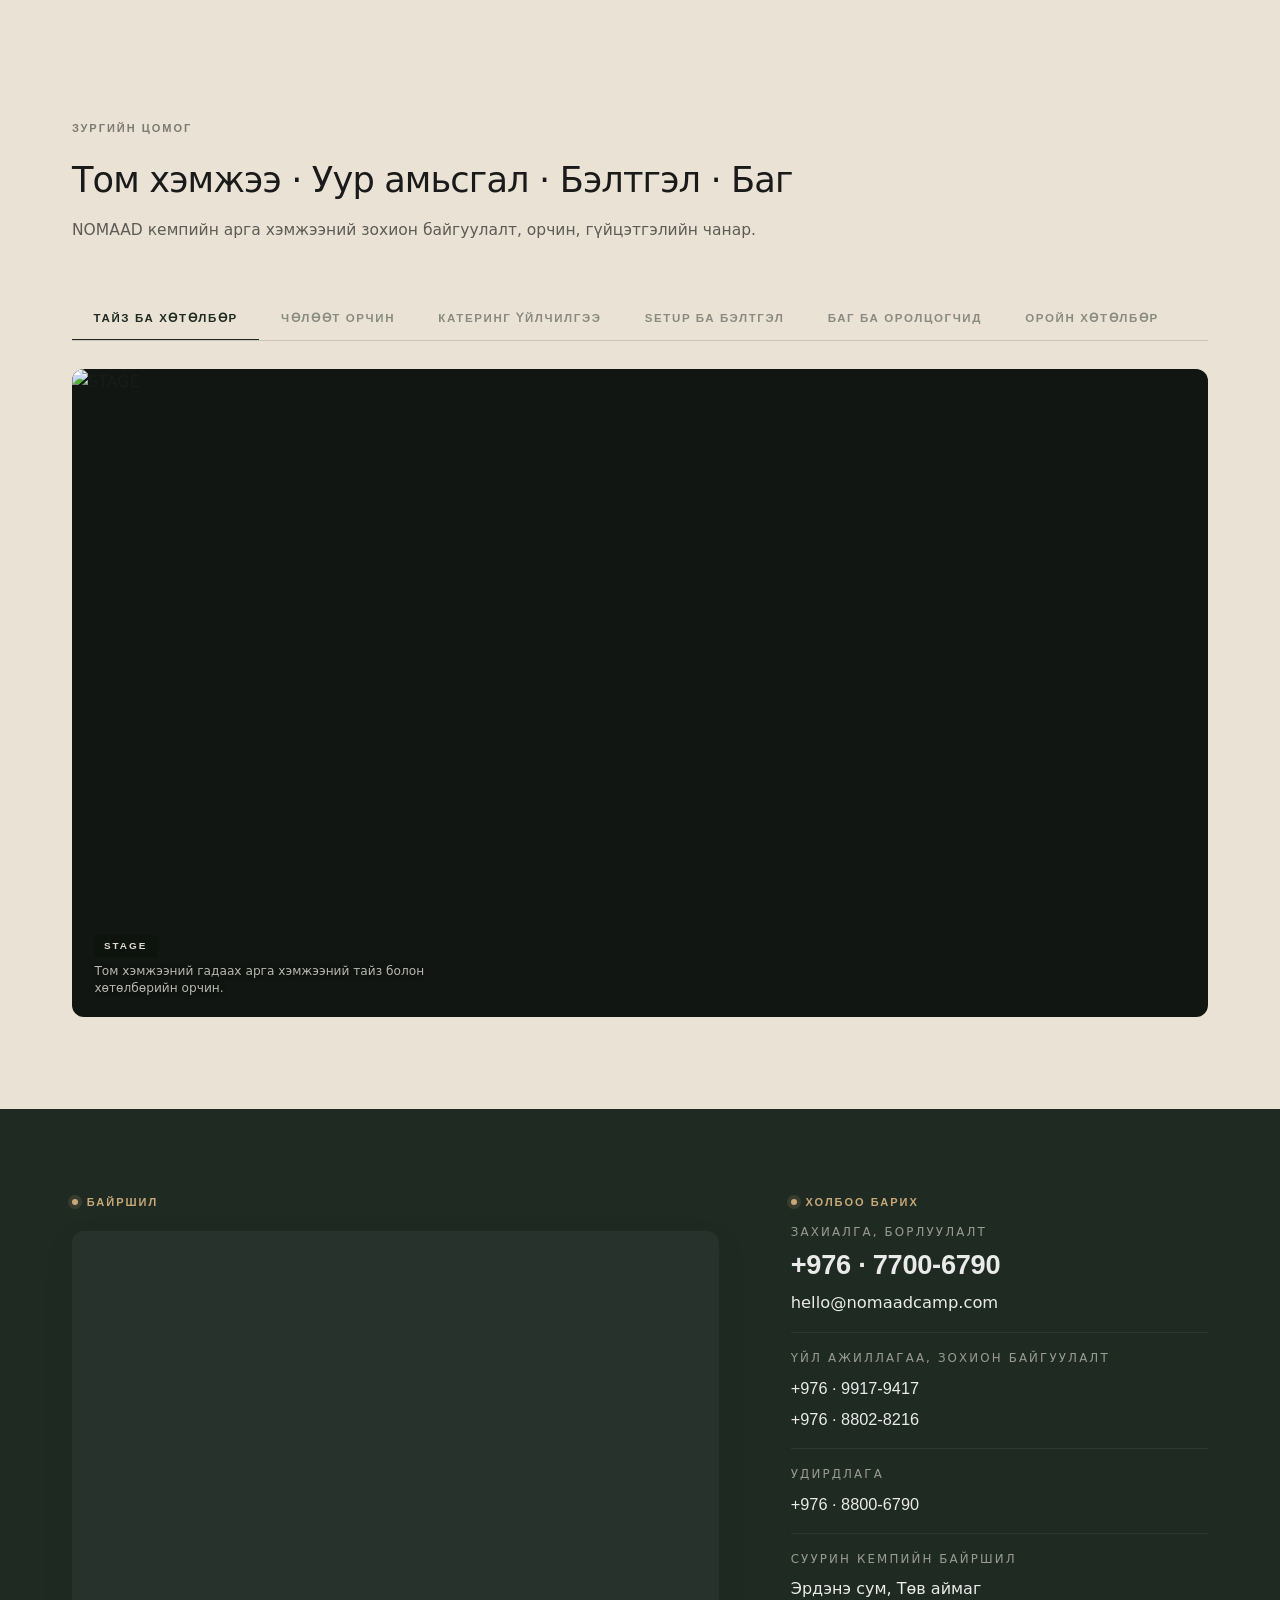
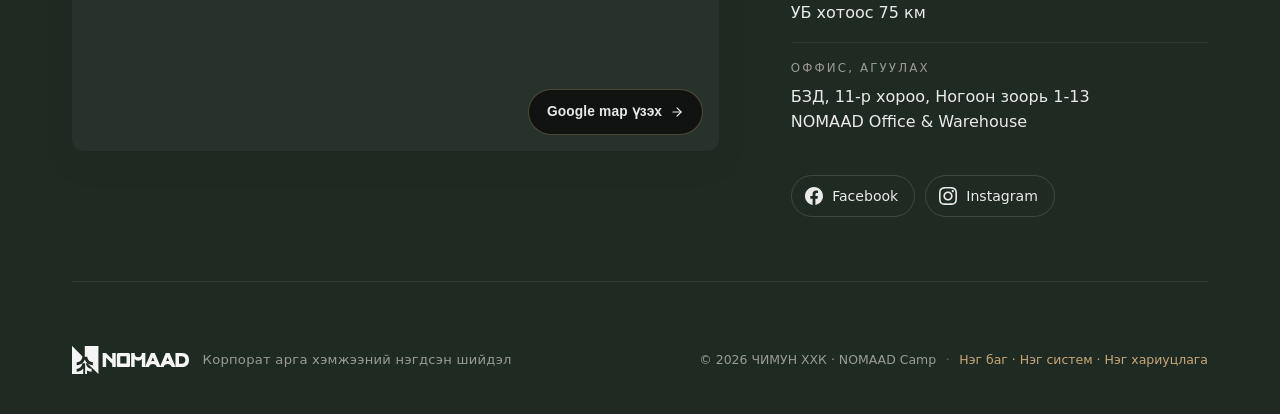
==== commit 4bdb1ca2: "о" ====
--- a/index.html
+++ b/index.html
@@ -300,8 +300,8 @@
               <li class="pkg-zone-label">Ресторан &amp; Lounge орчин (өргөтгөл)</li>
               <li>Welcome drink</li>
               <li>Sunrise Coffee Corner · 07:30–09:00</li>
-              <li>Өдрийн буфет</li>
-              <li>Оройн буфет</li>
+              <li>Өдрийн буфет шилжүүлэх</li>
+              <li>Оройн буфет шилжүүлэх</li>
               <li>Moonbeam Lounge · гэрэлтэй коктейль бар</li>
               <li>Bartender үйлчилгээ (3 цаг)</li>
 
@@ -447,8 +447,8 @@
               <li class="pkg-zone-label">Ресторан &amp; Lounge орчин (өргөтгөл)</li>
               <li>Welcome drink</li>
               <li>Sunrise Coffee Corner · 07:30–09:00</li>
-              <li>Өдрийн буфет</li>
-              <li>Оройн буфет</li>
+              <li>Өдрийн буфет шилжүүлэх</li>
+              <li>Оройн буфет шилжүүлэх</li>
               <li>Moonbeam Lounge · гэрэлтэй коктейль бар</li>
               <li>Bartender үйлчилгээ (3 цаг)</li>
 
@@ -594,8 +594,8 @@
               <li class="pkg-zone-label">Ресторан &amp; Lounge орчин (өргөтгөл)</li>
               <li>Welcome drink</li>
               <li>Sunrise Coffee Corner · 07:30–09:00</li>
-              <li>Өдрийн буфет</li>
-              <li>Оройн буфет</li>
+              <li>Өдрийн буфет шилжүүлэх</li>
+              <li>Оройн буфет шилжүүлэх</li>
               <li>Moonbeam Lounge · гэрэлтэй коктейль бар</li>
               <li>Bartender үйлчилгээ (3 цаг)</li>
 
@@ -719,8 +719,8 @@
               <li class="pkg-zone-label">Ресторан &amp; Lounge орчин (өргөтгөл)</li>
               <li>Welcome drink</li>
               <li>Sunrise Coffee Corner · 07:30–09:00</li>
-              <li>Өдрийн буфет</li>
-              <li>Оройн буфет</li>
+              <li>Өдрийн буфет шилжүүлэх</li>
+              <li>Оройн буфет шилжүүлэх</li>
               <li>Moonbeam Lounge · гэрэлтэй коктейль бар</li>
               <li>Bartender үйлчилгээ (3 цаг)</li>
 
@@ -1271,9 +1271,10 @@
               </div>
 
               <div class="quote-addon-card">
-                <input type="checkbox" name="addons[]" value="lunch_upgrade" data-price="12000" data-type="per-person" data-label="Өдрийн буфет">
-                <div class="quote-addon-card__body">
-                  <span class="quote-addon-card__name">Өдрийн буфет</span>
+                <input type="checkbox" name="addons[]" value="lunch_upgrade" data-price="12000" data-type="per-person" data-label="Өдрийн буфет шилжүүлэх">
+                <div class="quote-addon-card__body">
+                  <span class="quote-addon-card__name">Өдрийн буфет шилжүүлэх</span>
+                  <span class="quote-addon-card__detail">Үндсэн өдрийн хоолыг буфет болгож сайжруулна</span>
                   <span class="quote-addon-card__price">+12,000₮ / хүн</span>
                   <div class="quote-addon-card__quantity" hidden>
                     <span class="quote-addon-card__qty-label">Хэдэн хүн авах:</span>
@@ -1285,9 +1286,10 @@
               </div>
 
               <div class="quote-addon-card">
-                <input type="checkbox" name="addons[]" value="dinner_upgrade" data-price="12000" data-type="per-person" data-label="Оройн буфет">
-                <div class="quote-addon-card__body">
-                  <span class="quote-addon-card__name">Оройн буфет</span>
+                <input type="checkbox" name="addons[]" value="dinner_upgrade" data-price="12000" data-type="per-person" data-label="Оройн буфет шилжүүлэх">
+                <div class="quote-addon-card__body">
+                  <span class="quote-addon-card__name">Оройн буфет шилжүүлэх</span>
+                  <span class="quote-addon-card__detail">Үндсэн оройн хоолыг буфет болгож сайжруулна</span>
                   <span class="quote-addon-card__price">+12,000₮ / хүн</span>
                   <div class="quote-addon-card__quantity" hidden>
                     <span class="quote-addon-card__qty-label">Хэдэн хүн авах:</span>
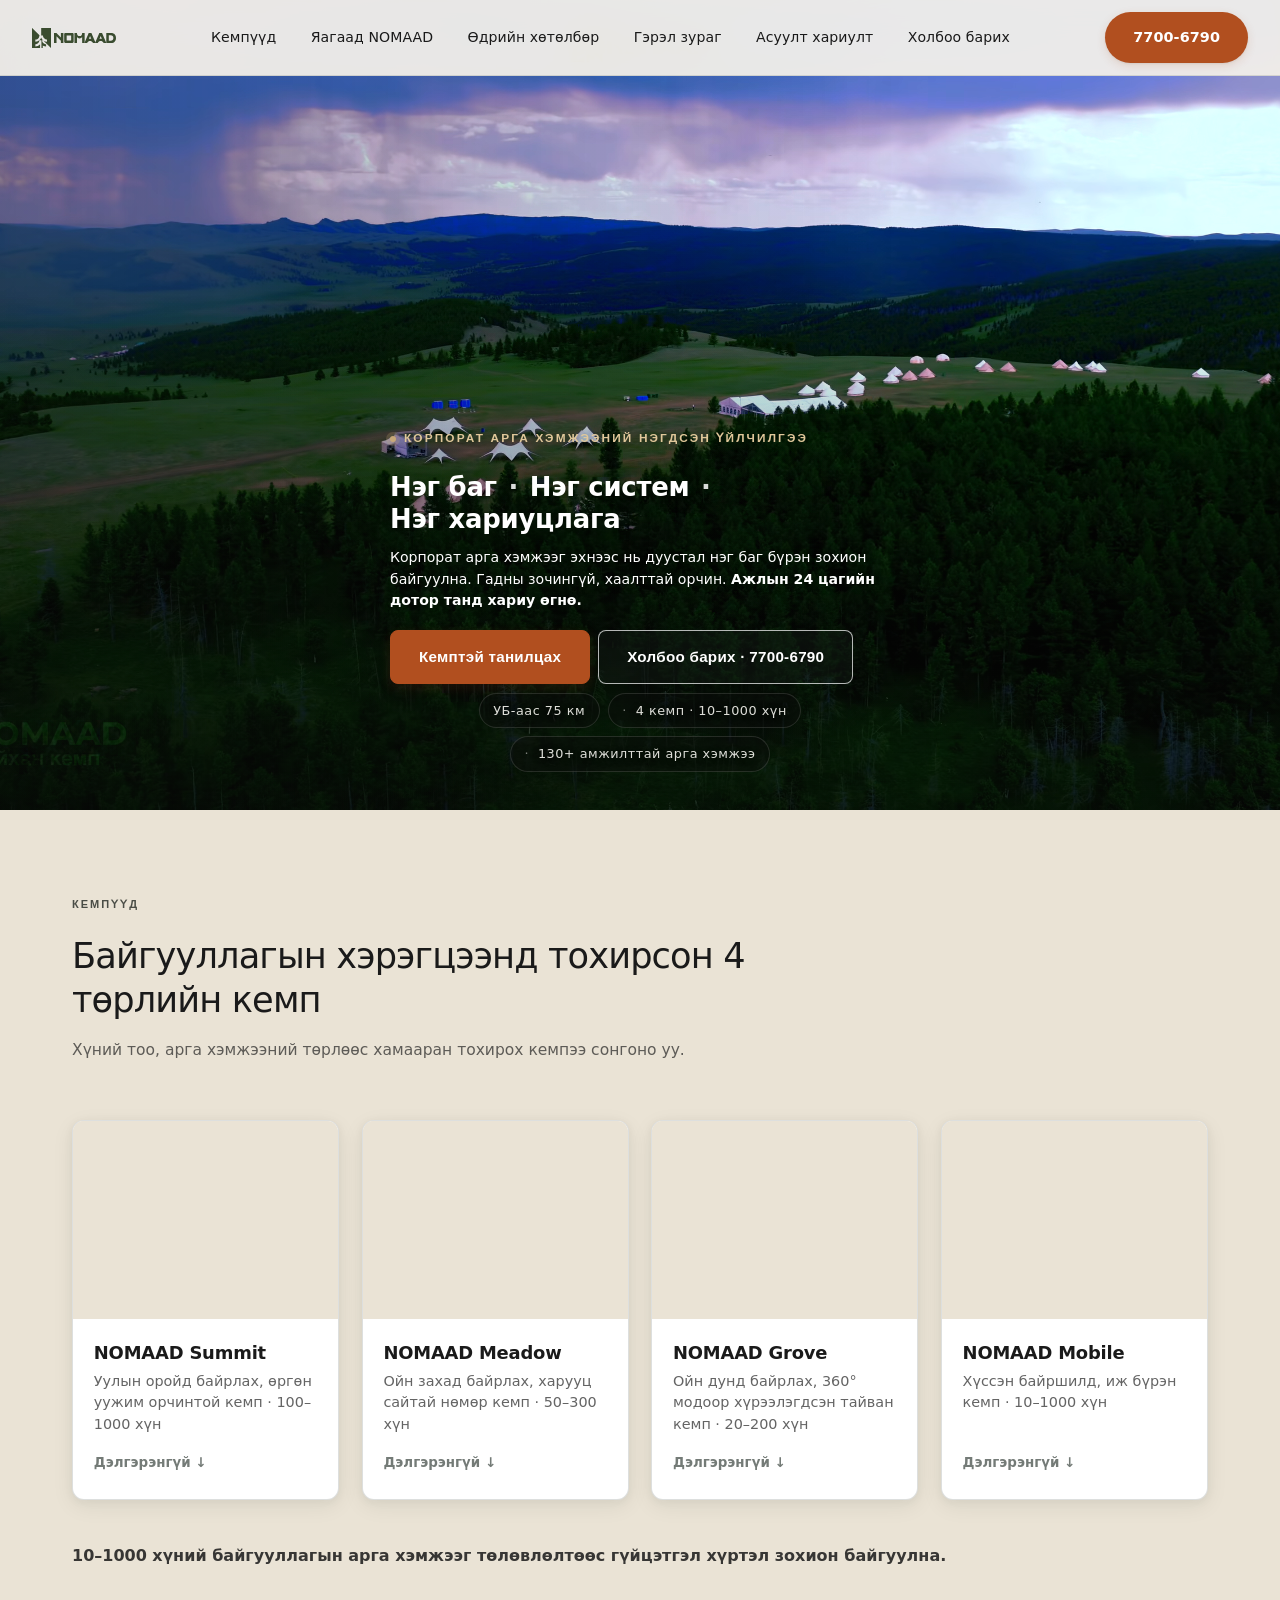
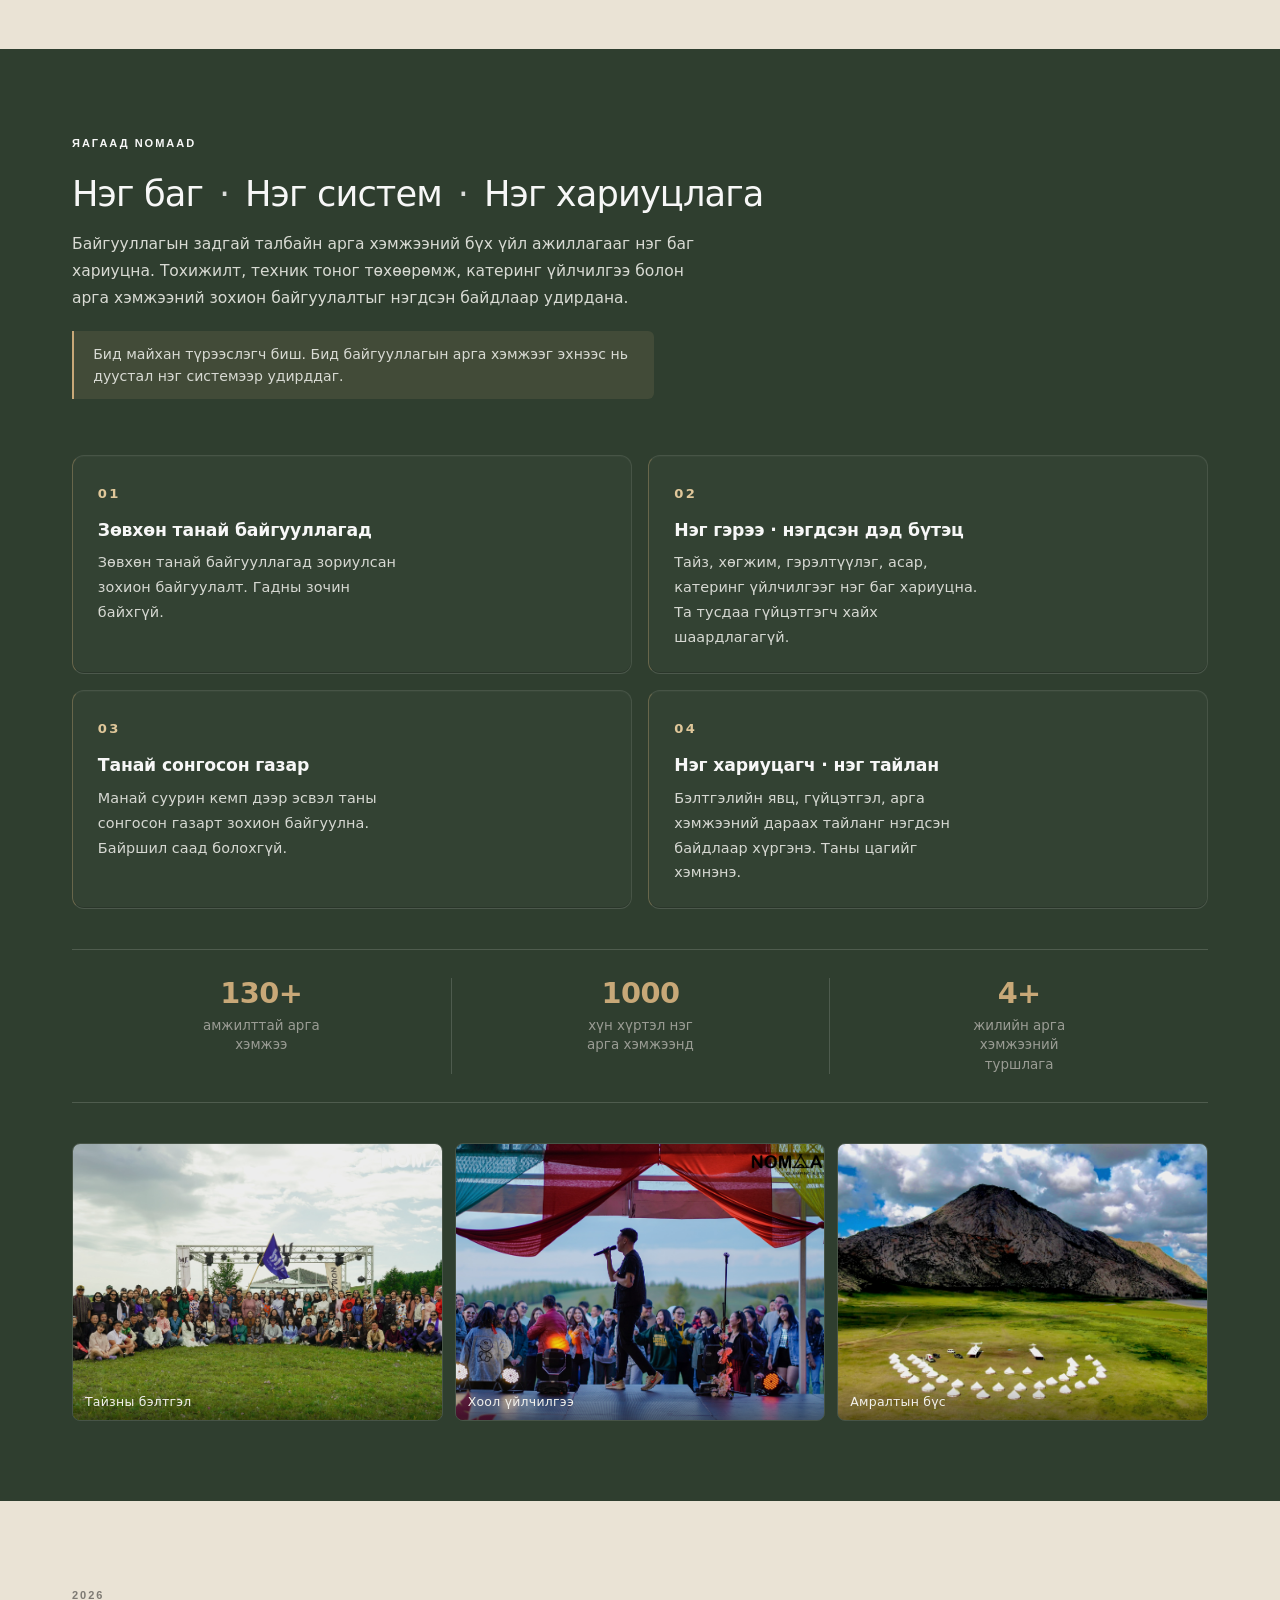
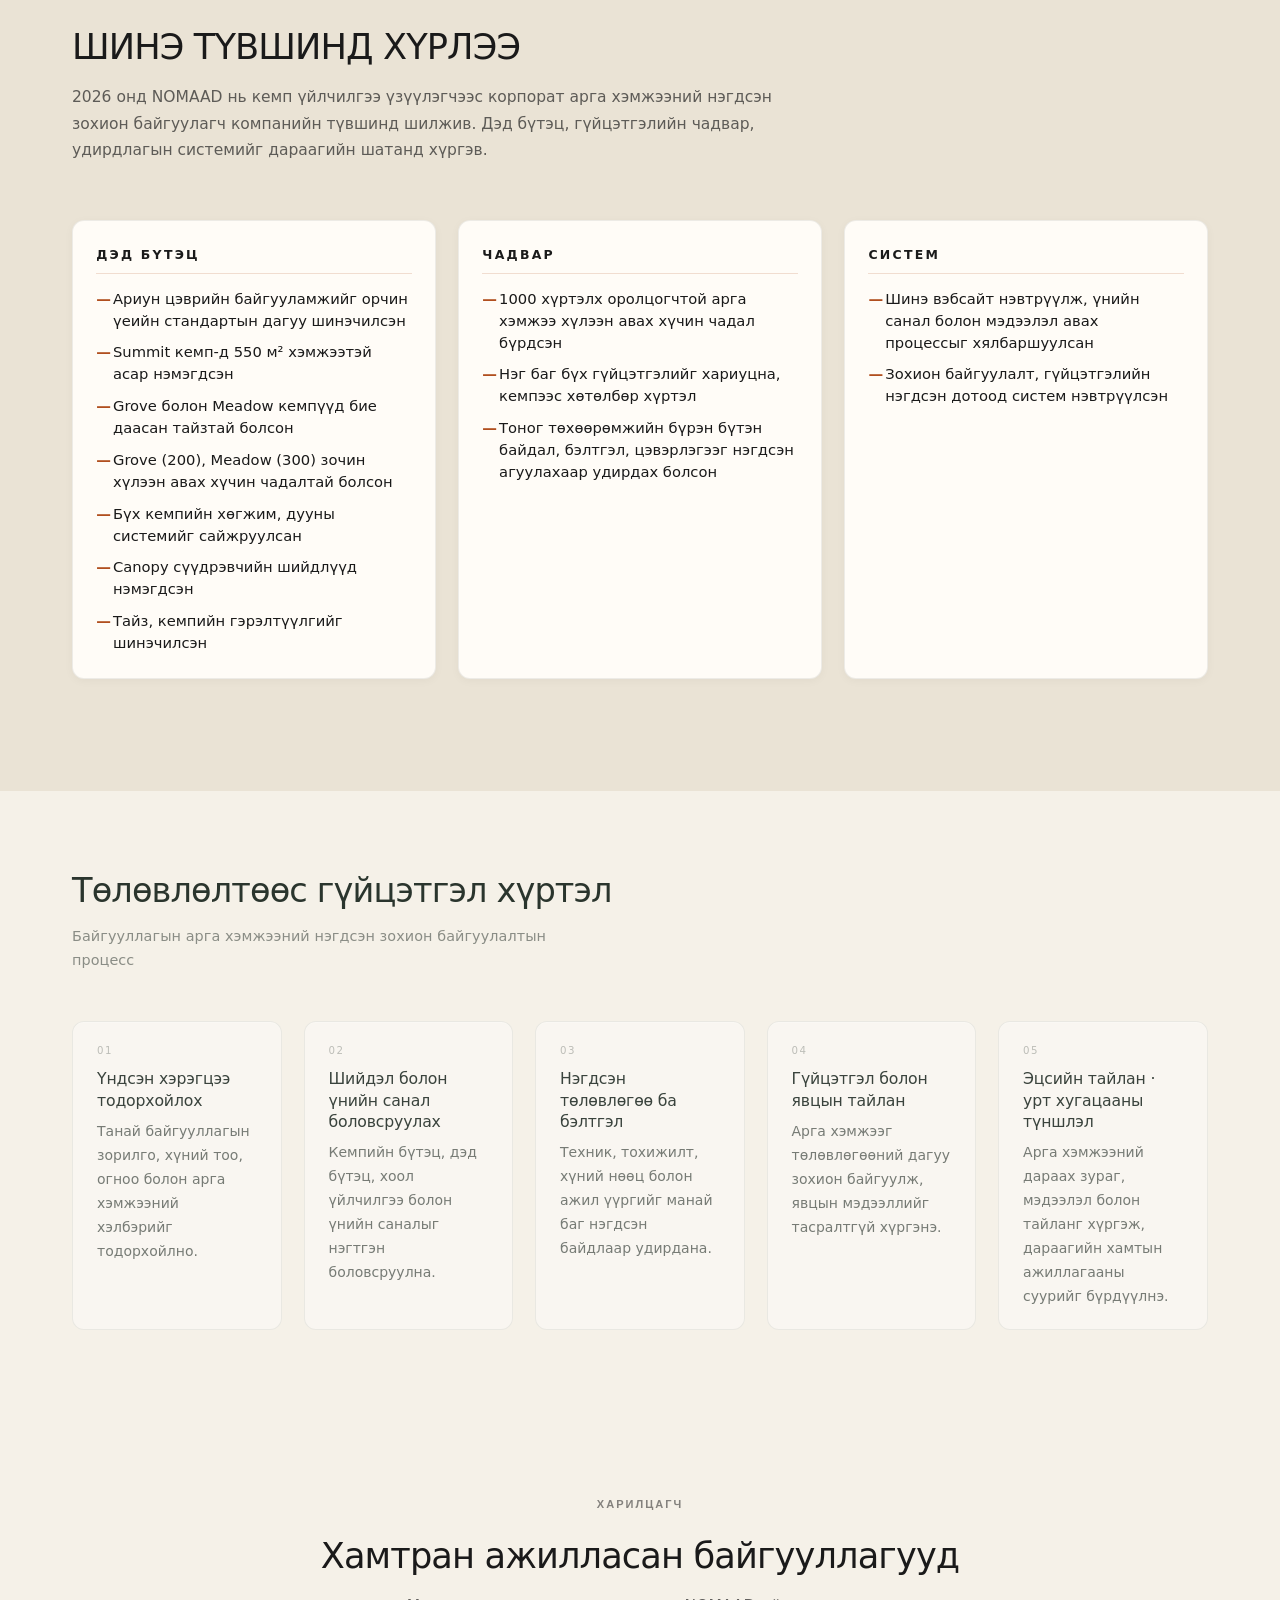
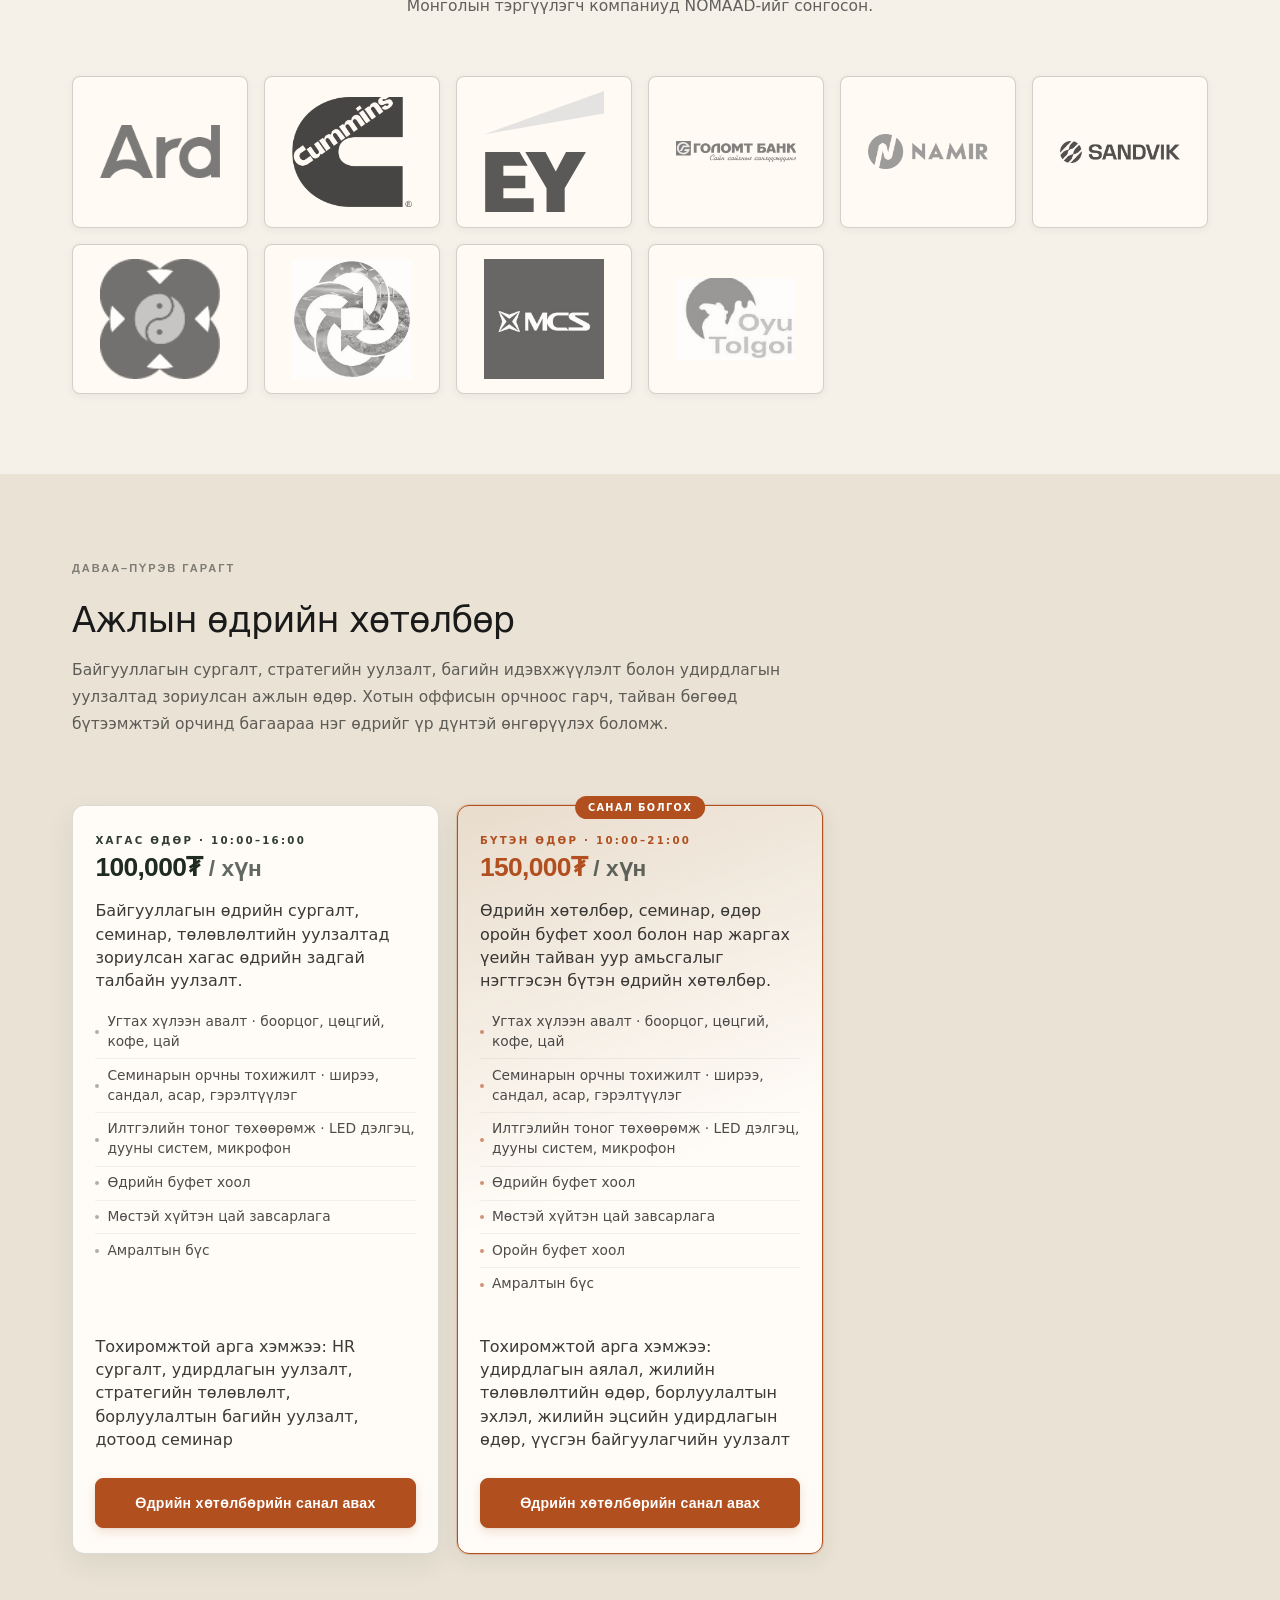
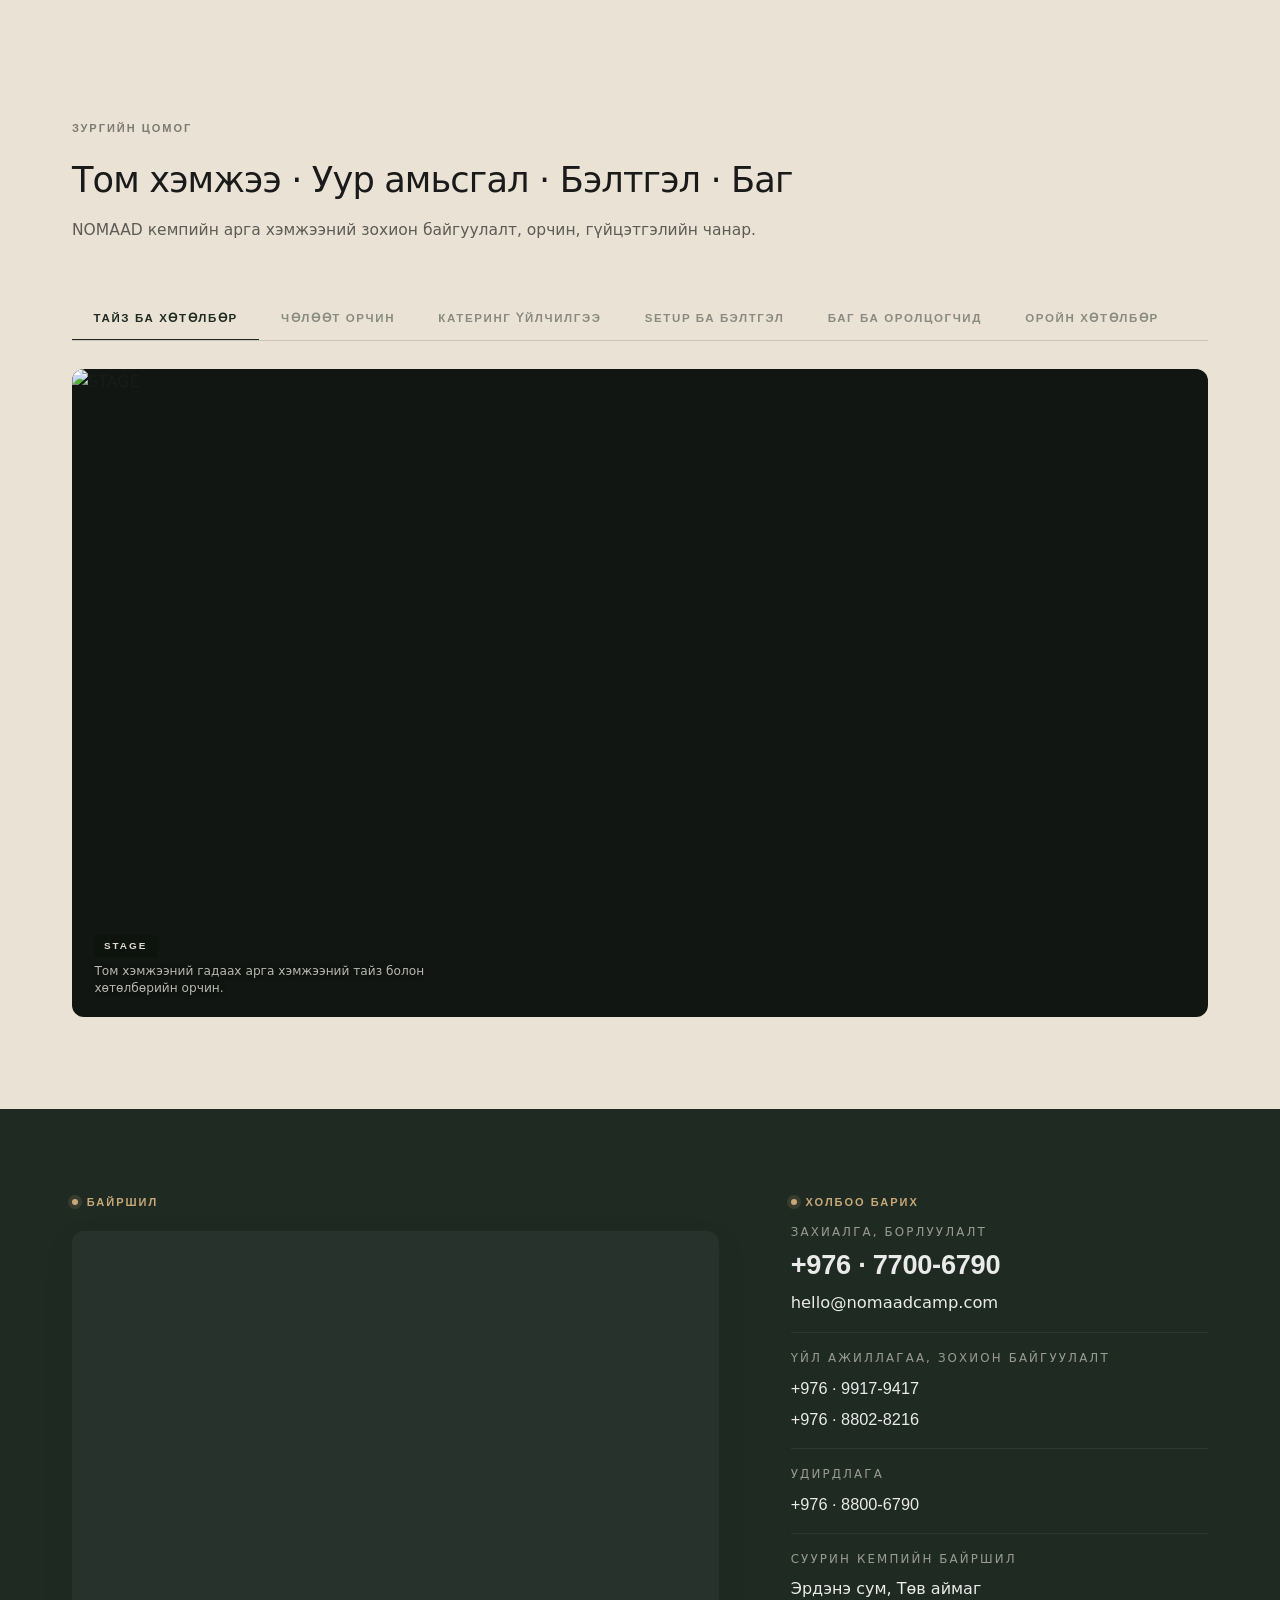
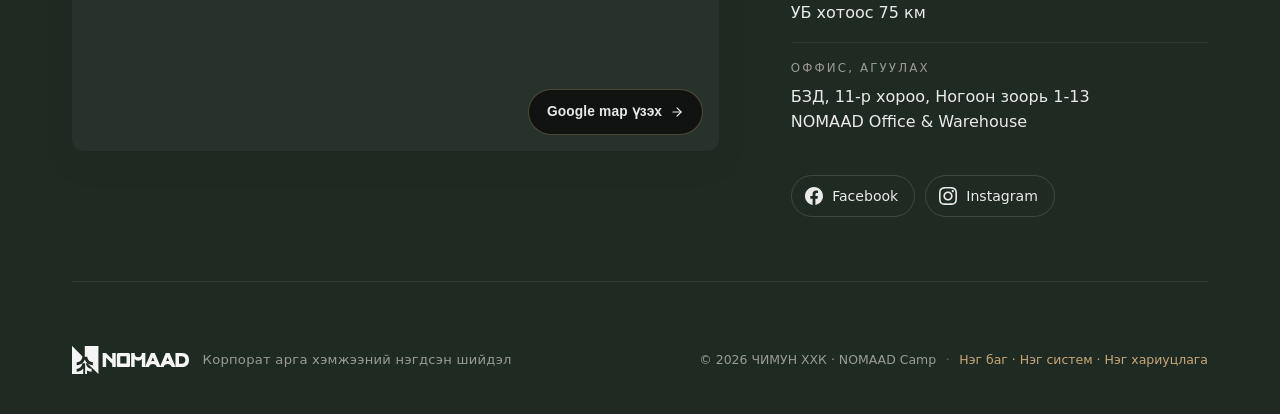
==== commit 03687873: "р" ====
--- a/index.html
+++ b/index.html
@@ -1470,7 +1470,7 @@
                 <input type="checkbox" name="addons[]" value="security_service" data-price="1500000" data-type="flat" data-label="Хамгаалалтын алба">
                 <div class="quote-addon-card__body">
                   <span class="quote-addon-card__name">Хамгаалалтын алба</span>
-                  <span class="quote-addon-card__detail">3-4 ажилтан, 24 цагаар</span>
+                  <span class="quote-addon-card__detail">Хамгаалалт, арга хэмжээний турш</span>
                   <span class="quote-addon-card__price">+1,500,000₮</span>
                 </div>
               </div>
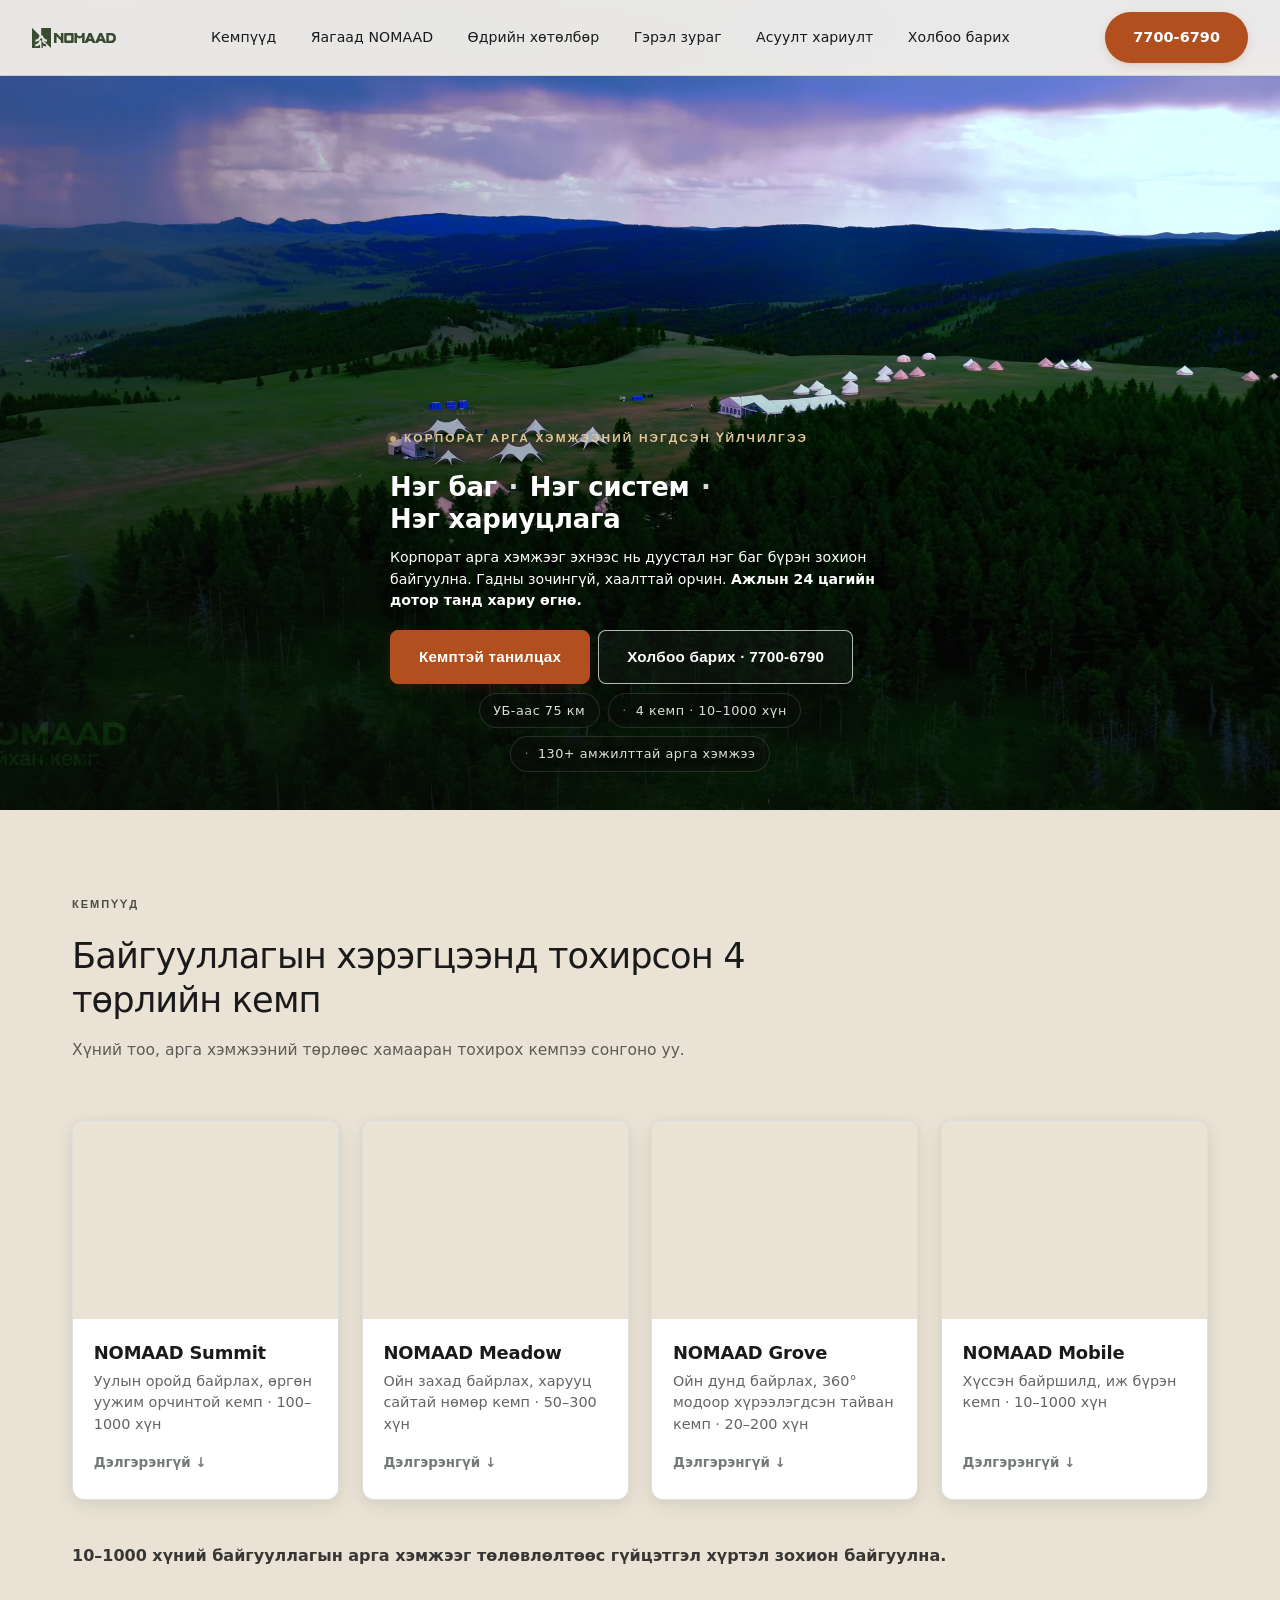
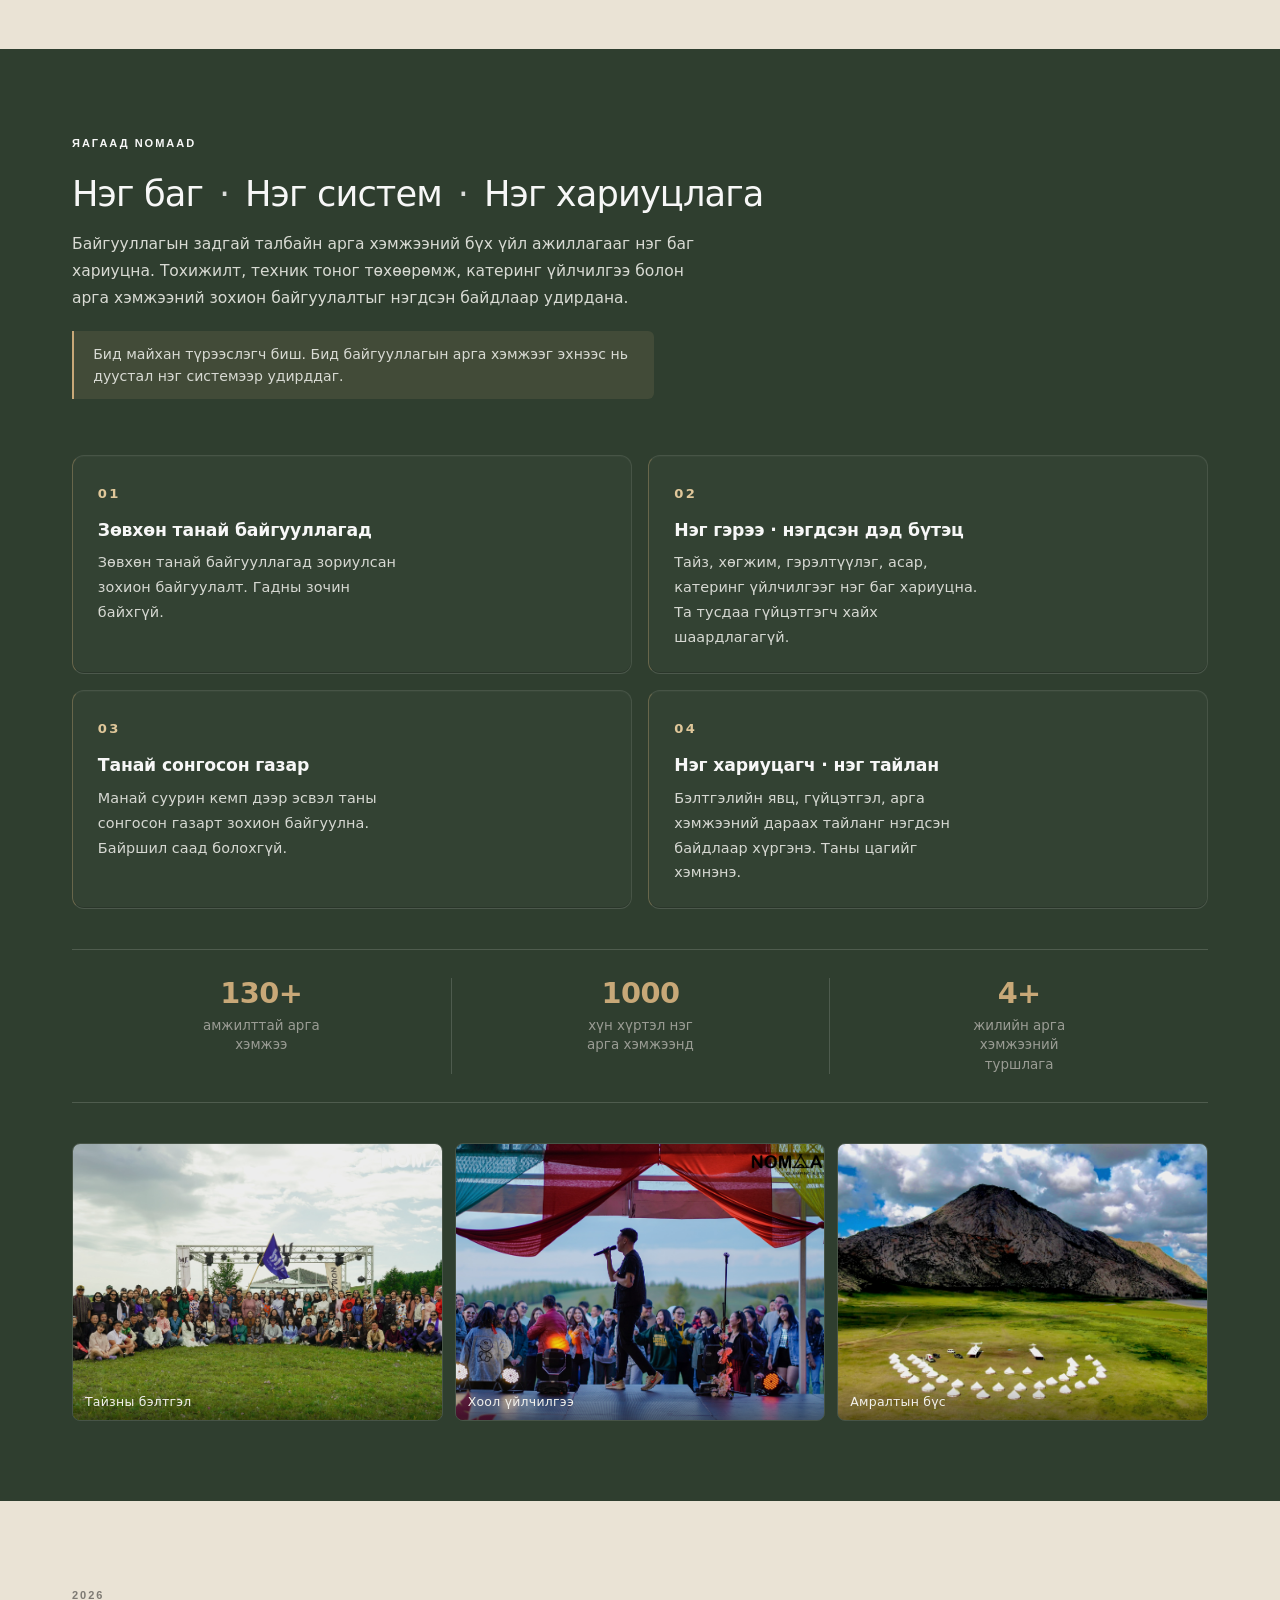
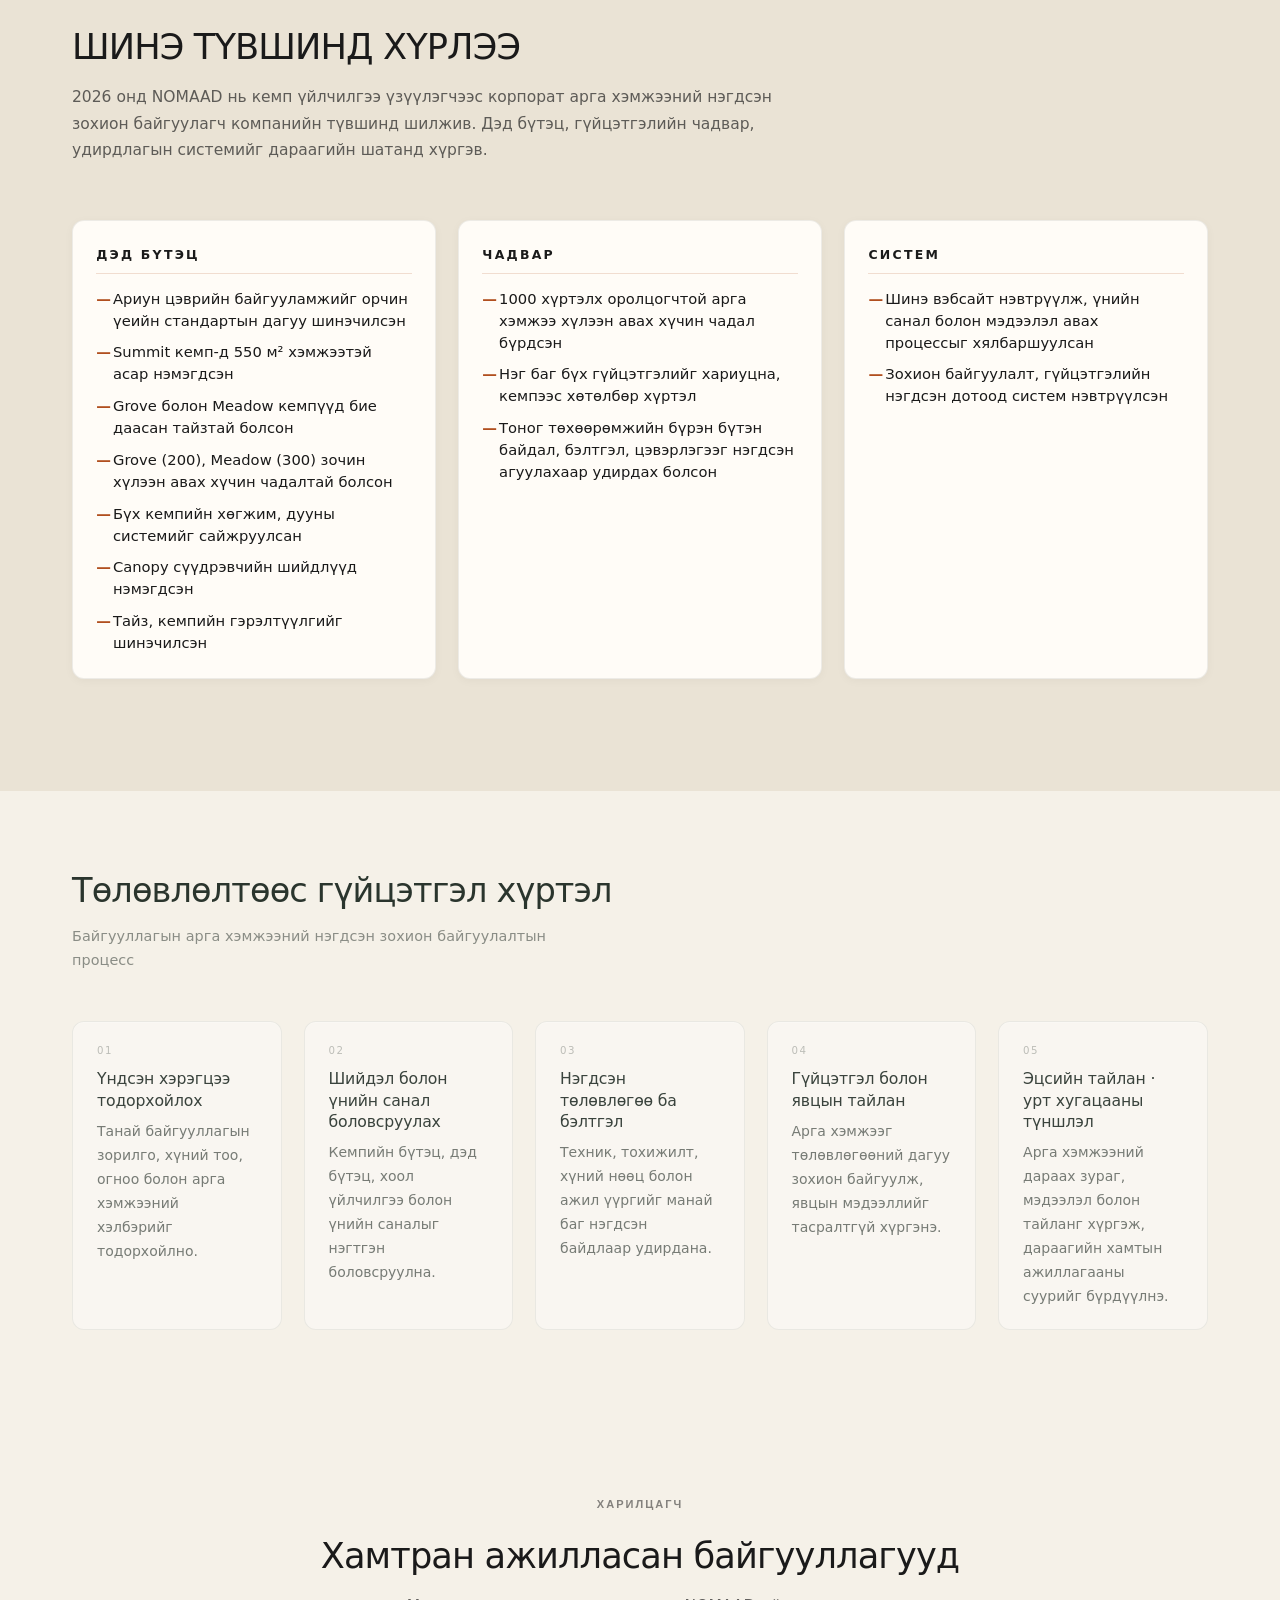
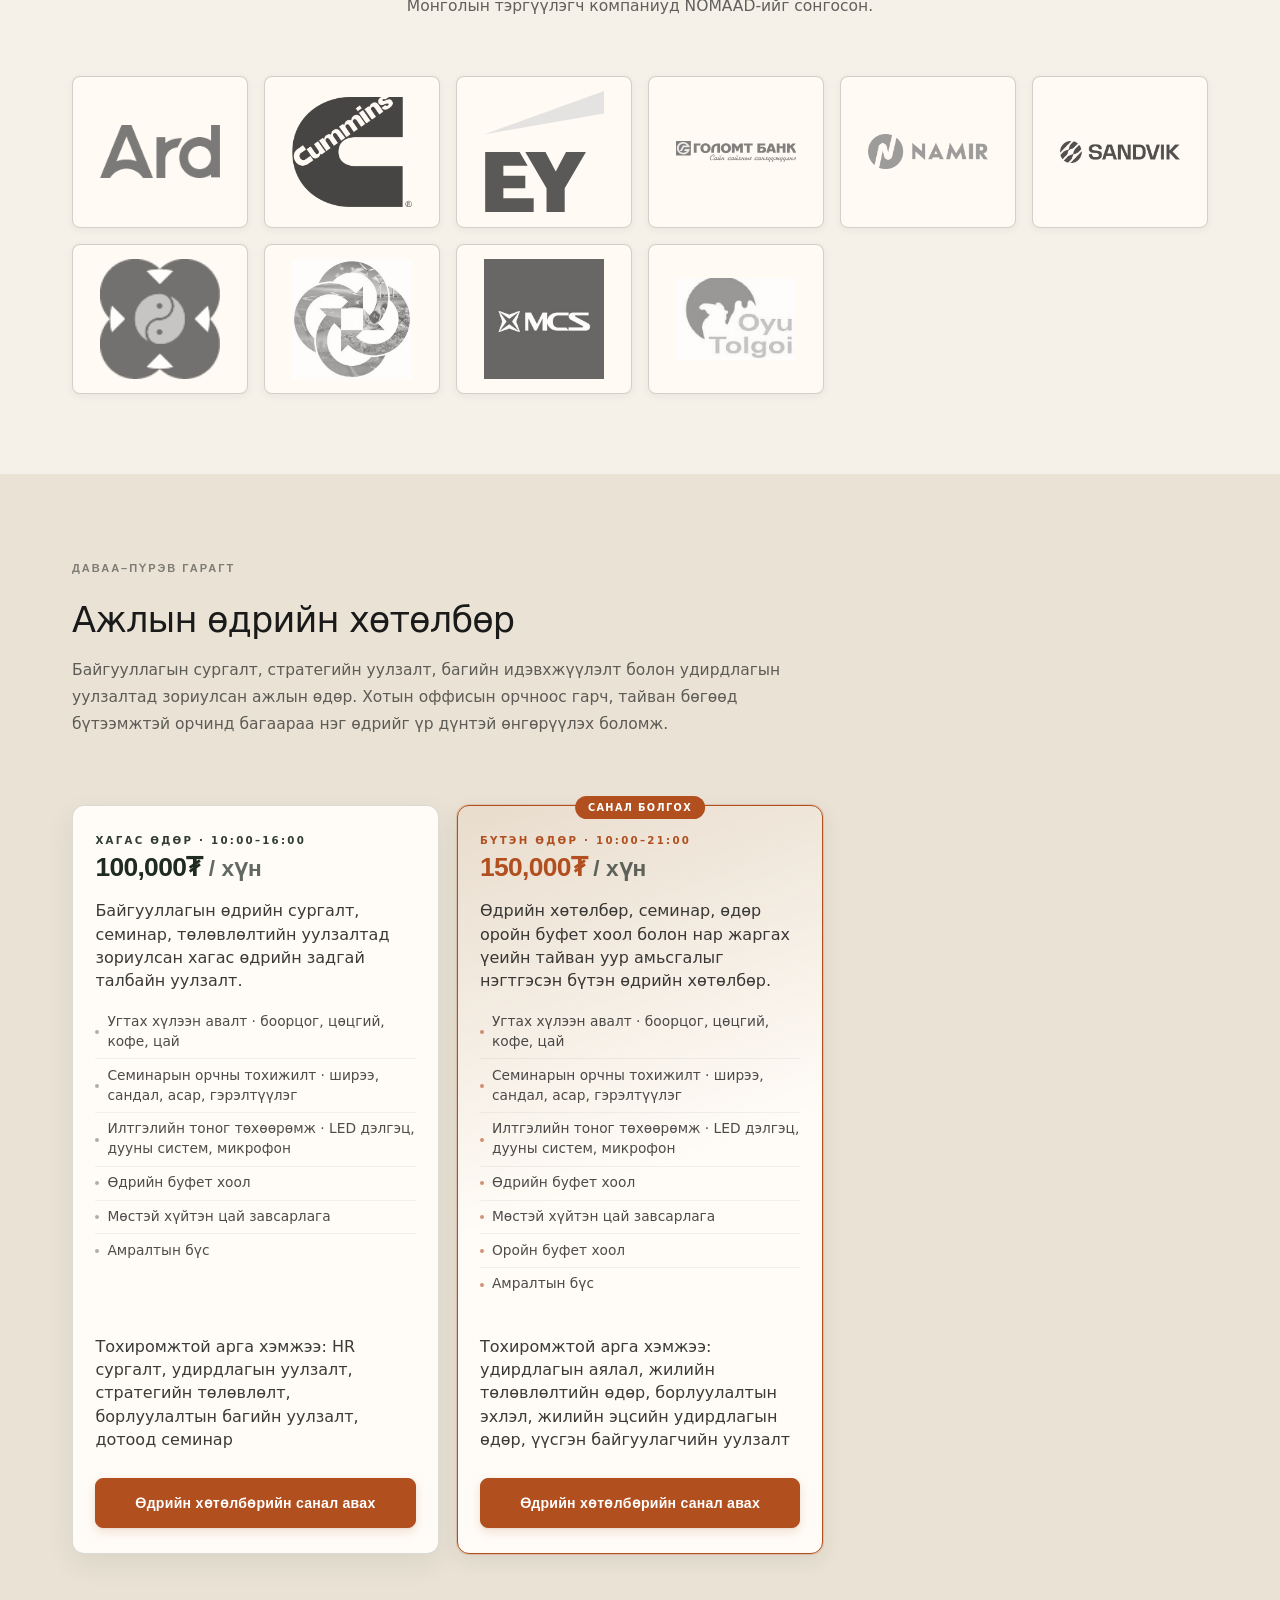
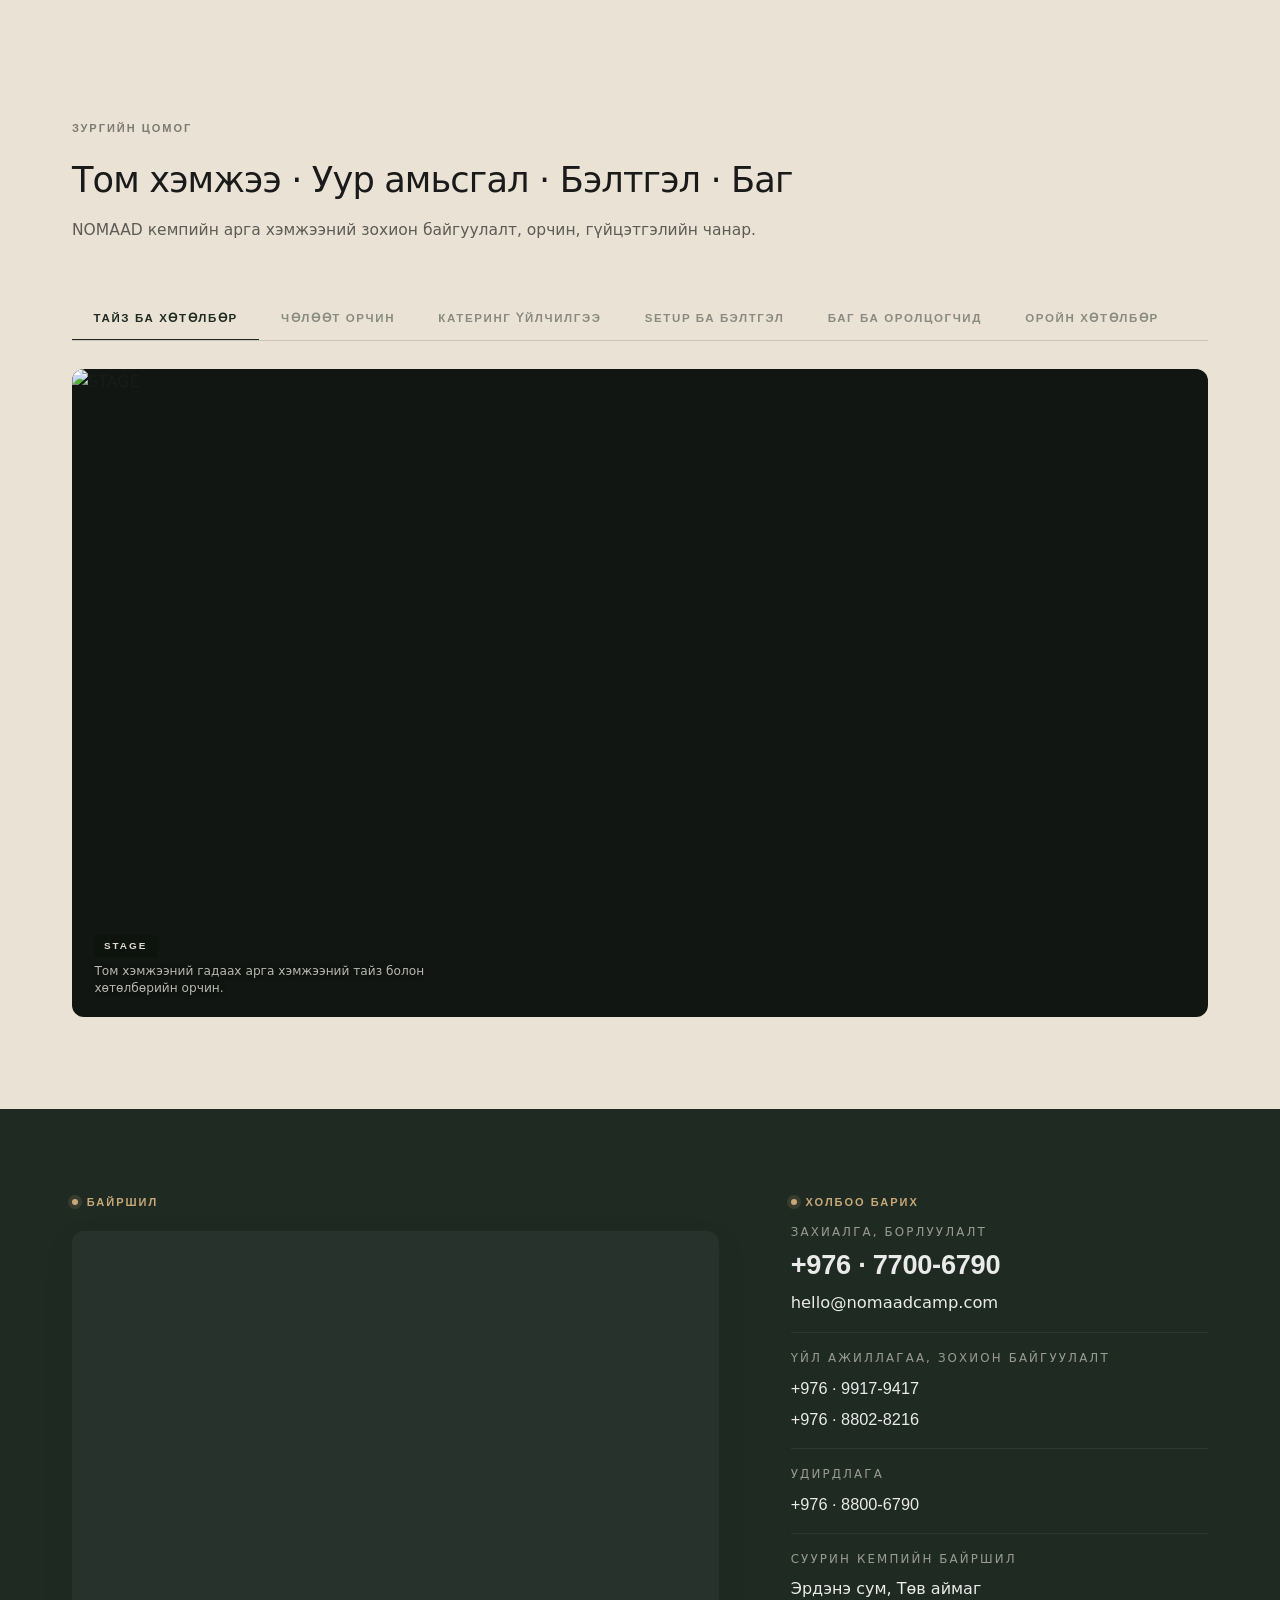
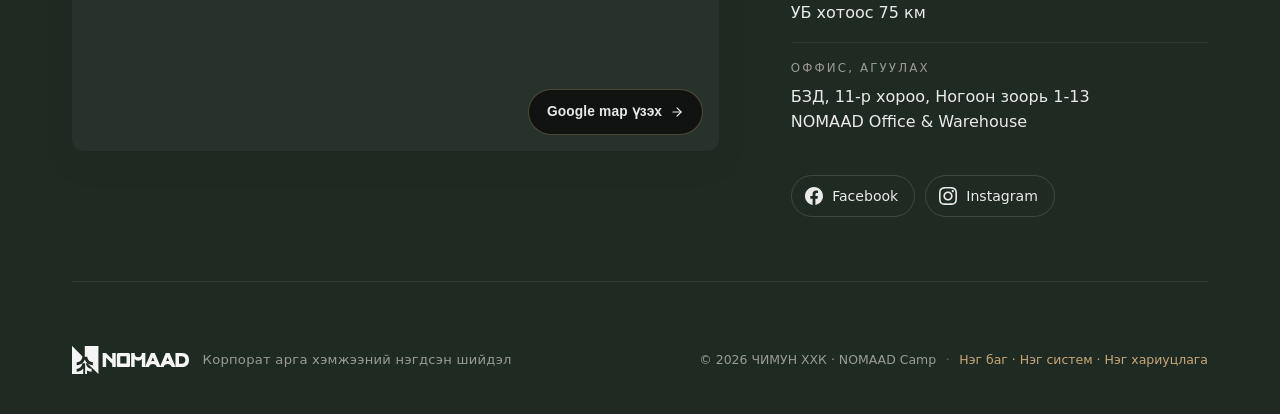
==== commit b8a8f09a: "й" ====
--- a/index.html
+++ b/index.html
@@ -300,8 +300,8 @@
               <li class="pkg-zone-label">Ресторан &amp; Lounge орчин (өргөтгөл)</li>
               <li>Welcome drink</li>
               <li>Sunrise Coffee Corner · 07:30–09:00</li>
-              <li>Өдрийн буфет шилжүүлэх</li>
-              <li>Оройн буфет шилжүүлэх</li>
+              <li>Өдрийн буфет</li>
+              <li>Оройн буфет</li>
               <li>Moonbeam Lounge · гэрэлтэй коктейль бар</li>
               <li>Bartender үйлчилгээ (3 цаг)</li>
 
@@ -447,8 +447,8 @@
               <li class="pkg-zone-label">Ресторан &amp; Lounge орчин (өргөтгөл)</li>
               <li>Welcome drink</li>
               <li>Sunrise Coffee Corner · 07:30–09:00</li>
-              <li>Өдрийн буфет шилжүүлэх</li>
-              <li>Оройн буфет шилжүүлэх</li>
+              <li>Өдрийн буфет</li>
+              <li>Оройн буфет</li>
               <li>Moonbeam Lounge · гэрэлтэй коктейль бар</li>
               <li>Bartender үйлчилгээ (3 цаг)</li>
 
@@ -594,8 +594,8 @@
               <li class="pkg-zone-label">Ресторан &amp; Lounge орчин (өргөтгөл)</li>
               <li>Welcome drink</li>
               <li>Sunrise Coffee Corner · 07:30–09:00</li>
-              <li>Өдрийн буфет шилжүүлэх</li>
-              <li>Оройн буфет шилжүүлэх</li>
+              <li>Өдрийн буфет</li>
+              <li>Оройн буфет</li>
               <li>Moonbeam Lounge · гэрэлтэй коктейль бар</li>
               <li>Bartender үйлчилгээ (3 цаг)</li>
 
@@ -719,8 +719,8 @@
               <li class="pkg-zone-label">Ресторан &amp; Lounge орчин (өргөтгөл)</li>
               <li>Welcome drink</li>
               <li>Sunrise Coffee Corner · 07:30–09:00</li>
-              <li>Өдрийн буфет шилжүүлэх</li>
-              <li>Оройн буфет шилжүүлэх</li>
+              <li>Өдрийн буфет</li>
+              <li>Оройн буфет</li>
               <li>Moonbeam Lounge · гэрэлтэй коктейль бар</li>
               <li>Bartender үйлчилгээ (3 цаг)</li>
 
@@ -1271,9 +1271,9 @@
               </div>
 
               <div class="quote-addon-card">
-                <input type="checkbox" name="addons[]" value="lunch_upgrade" data-price="12000" data-type="per-person" data-label="Өдрийн буфет шилжүүлэх">
-                <div class="quote-addon-card__body">
-                  <span class="quote-addon-card__name">Өдрийн буфет шилжүүлэх</span>
+                <input type="checkbox" name="addons[]" value="lunch_upgrade" data-price="12000" data-type="per-person" data-label="Өдрийн буфет">
+                <div class="quote-addon-card__body">
+                  <span class="quote-addon-card__name">Өдрийн буфет</span>
                   <span class="quote-addon-card__detail">Үндсэн өдрийн хоолыг буфет болгож сайжруулна</span>
                   <span class="quote-addon-card__price">+12,000₮ / хүн</span>
                   <div class="quote-addon-card__quantity" hidden>
@@ -1286,9 +1286,9 @@
               </div>
 
               <div class="quote-addon-card">
-                <input type="checkbox" name="addons[]" value="dinner_upgrade" data-price="12000" data-type="per-person" data-label="Оройн буфет шилжүүлэх">
-                <div class="quote-addon-card__body">
-                  <span class="quote-addon-card__name">Оройн буфет шилжүүлэх</span>
+                <input type="checkbox" name="addons[]" value="dinner_upgrade" data-price="12000" data-type="per-person" data-label="Оройн буфет">
+                <div class="quote-addon-card__body">
+                  <span class="quote-addon-card__name">Оройн буфет</span>
                   <span class="quote-addon-card__detail">Үндсэн оройн хоолыг буфет болгож сайжруулна</span>
                   <span class="quote-addon-card__price">+12,000₮ / хүн</span>
                   <div class="quote-addon-card__quantity" hidden>
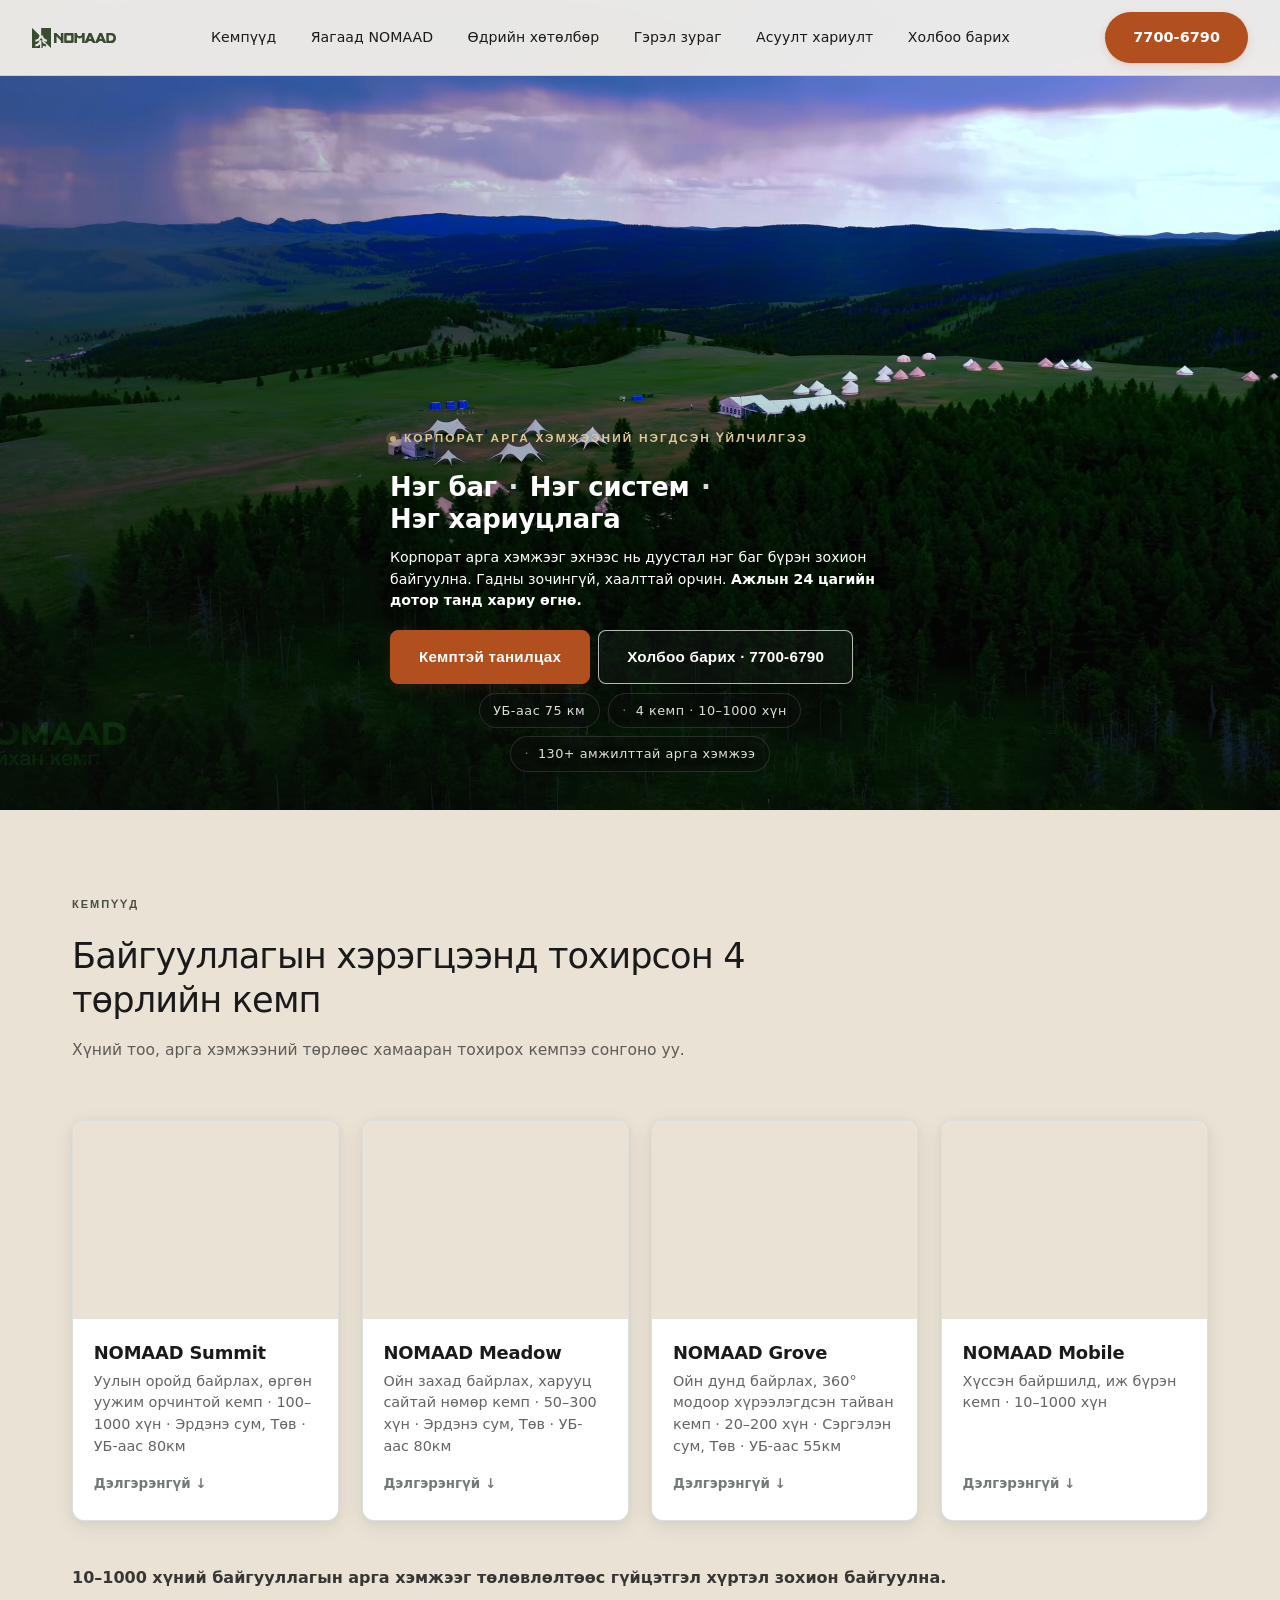
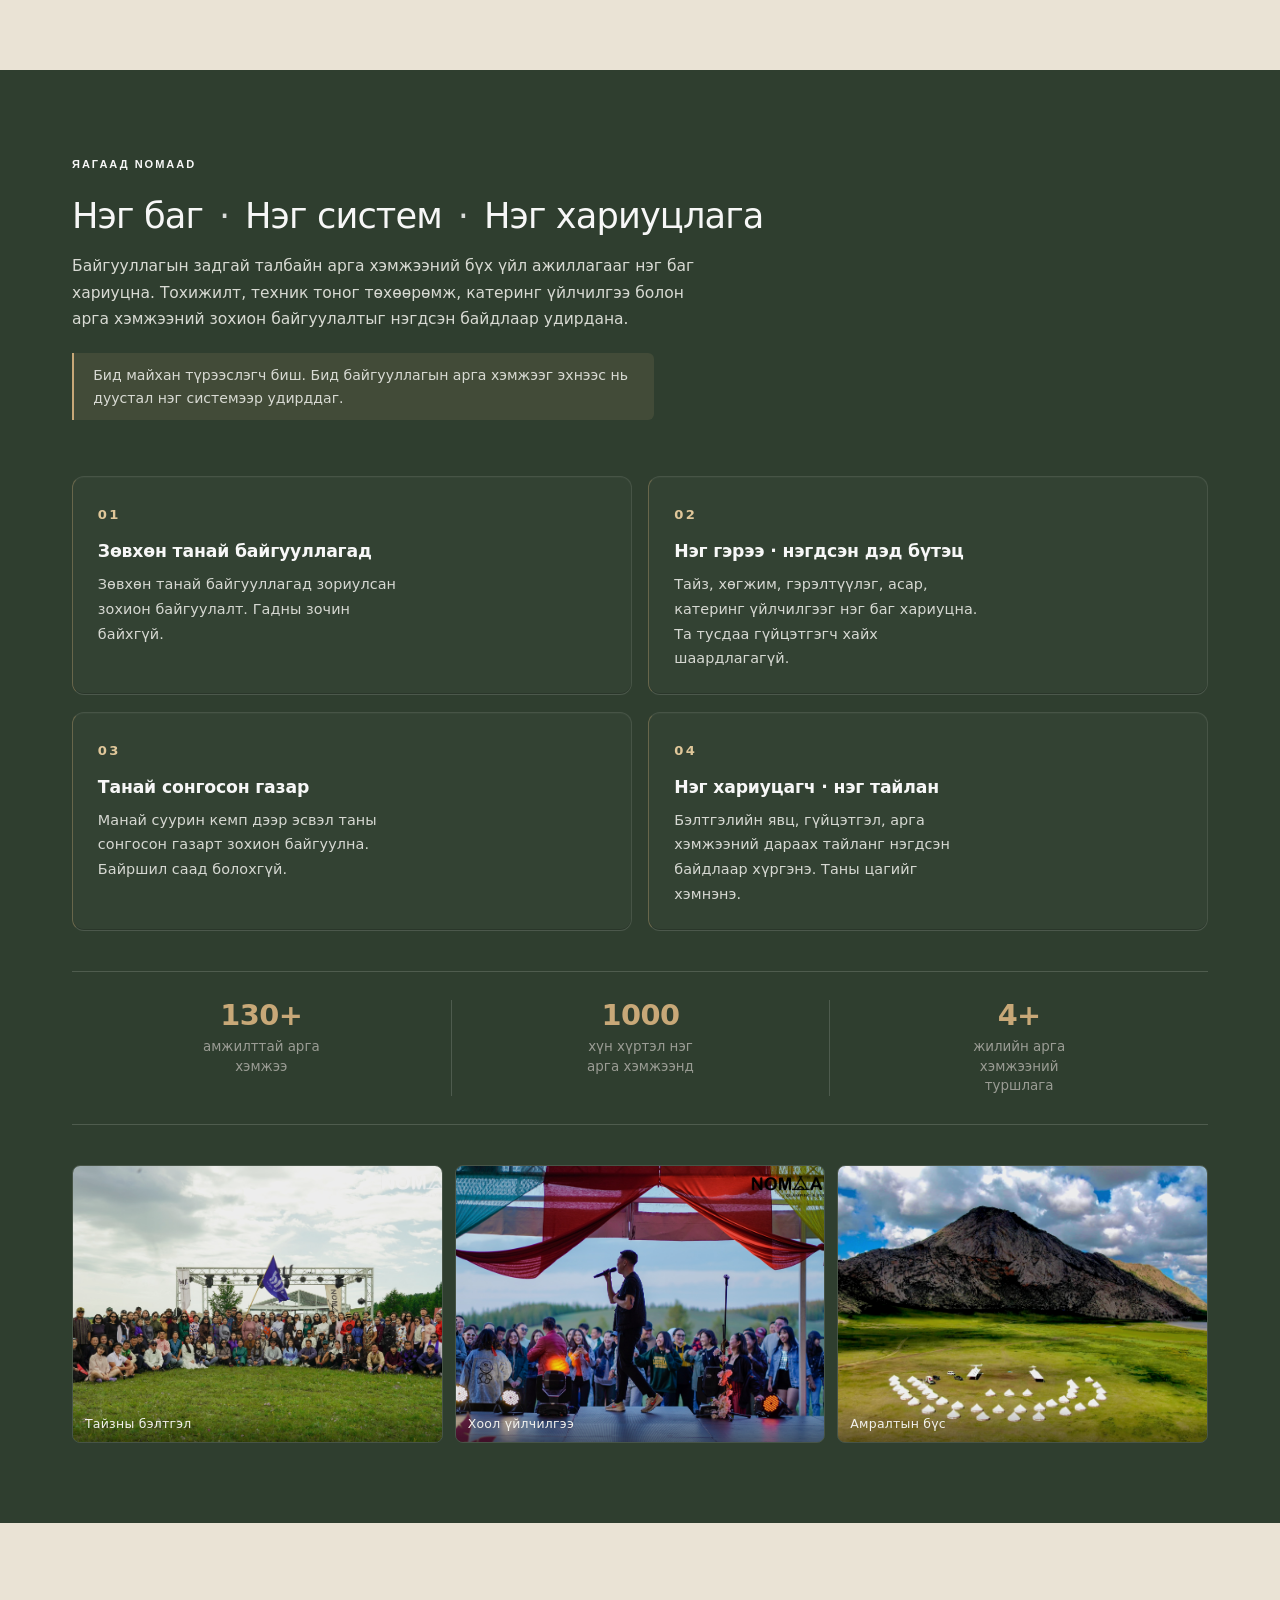
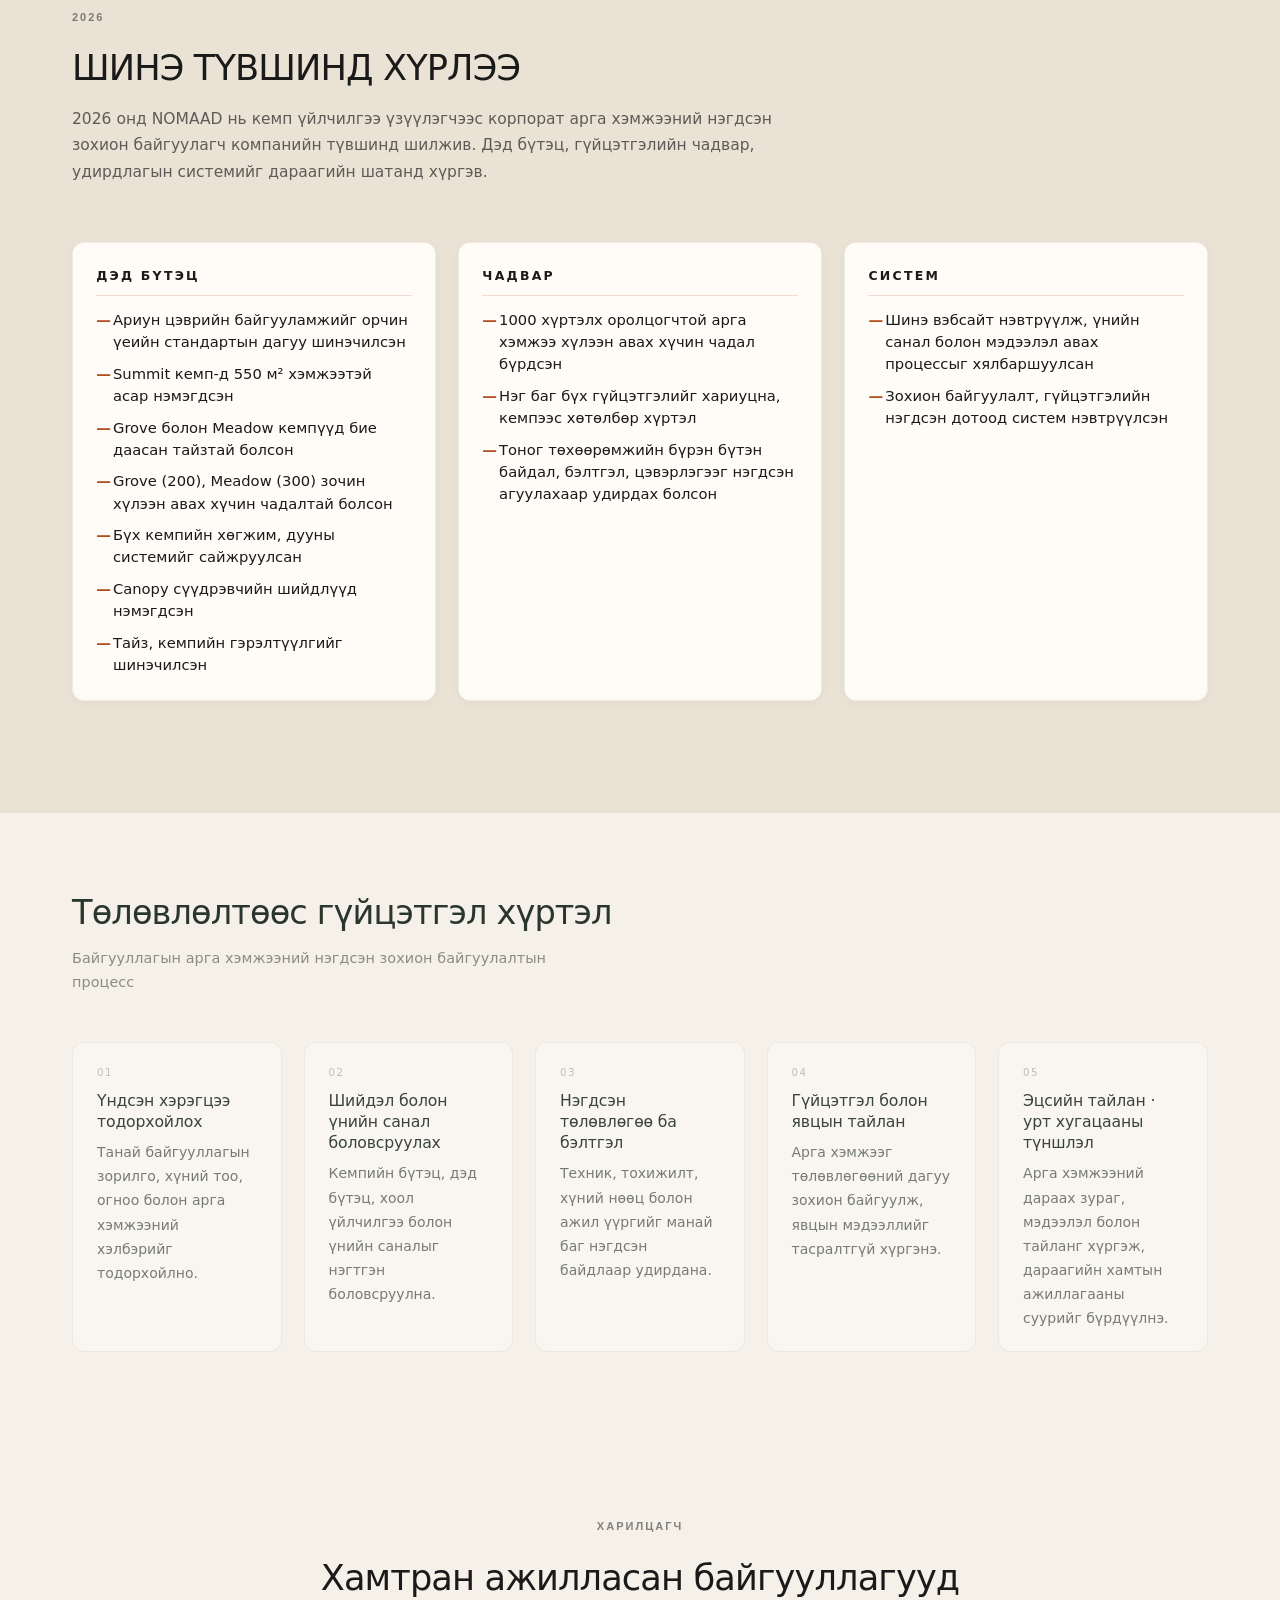
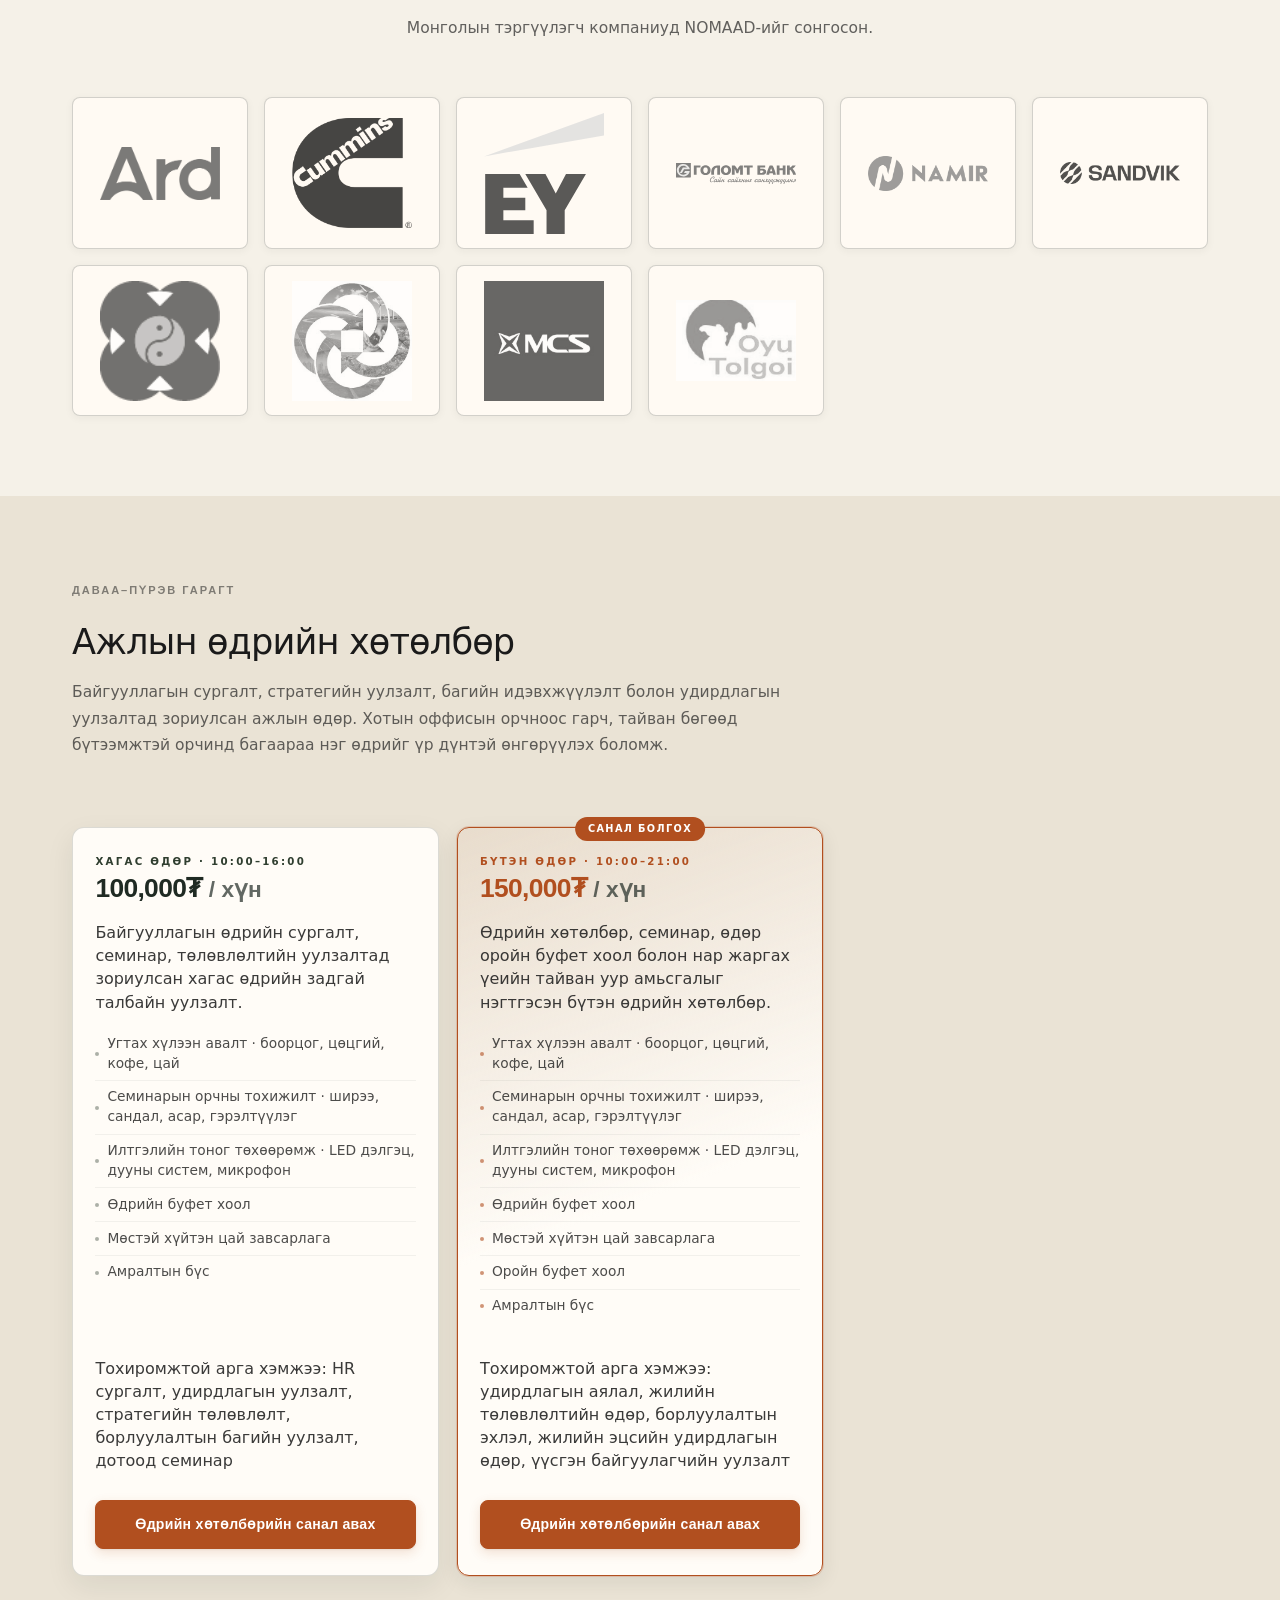
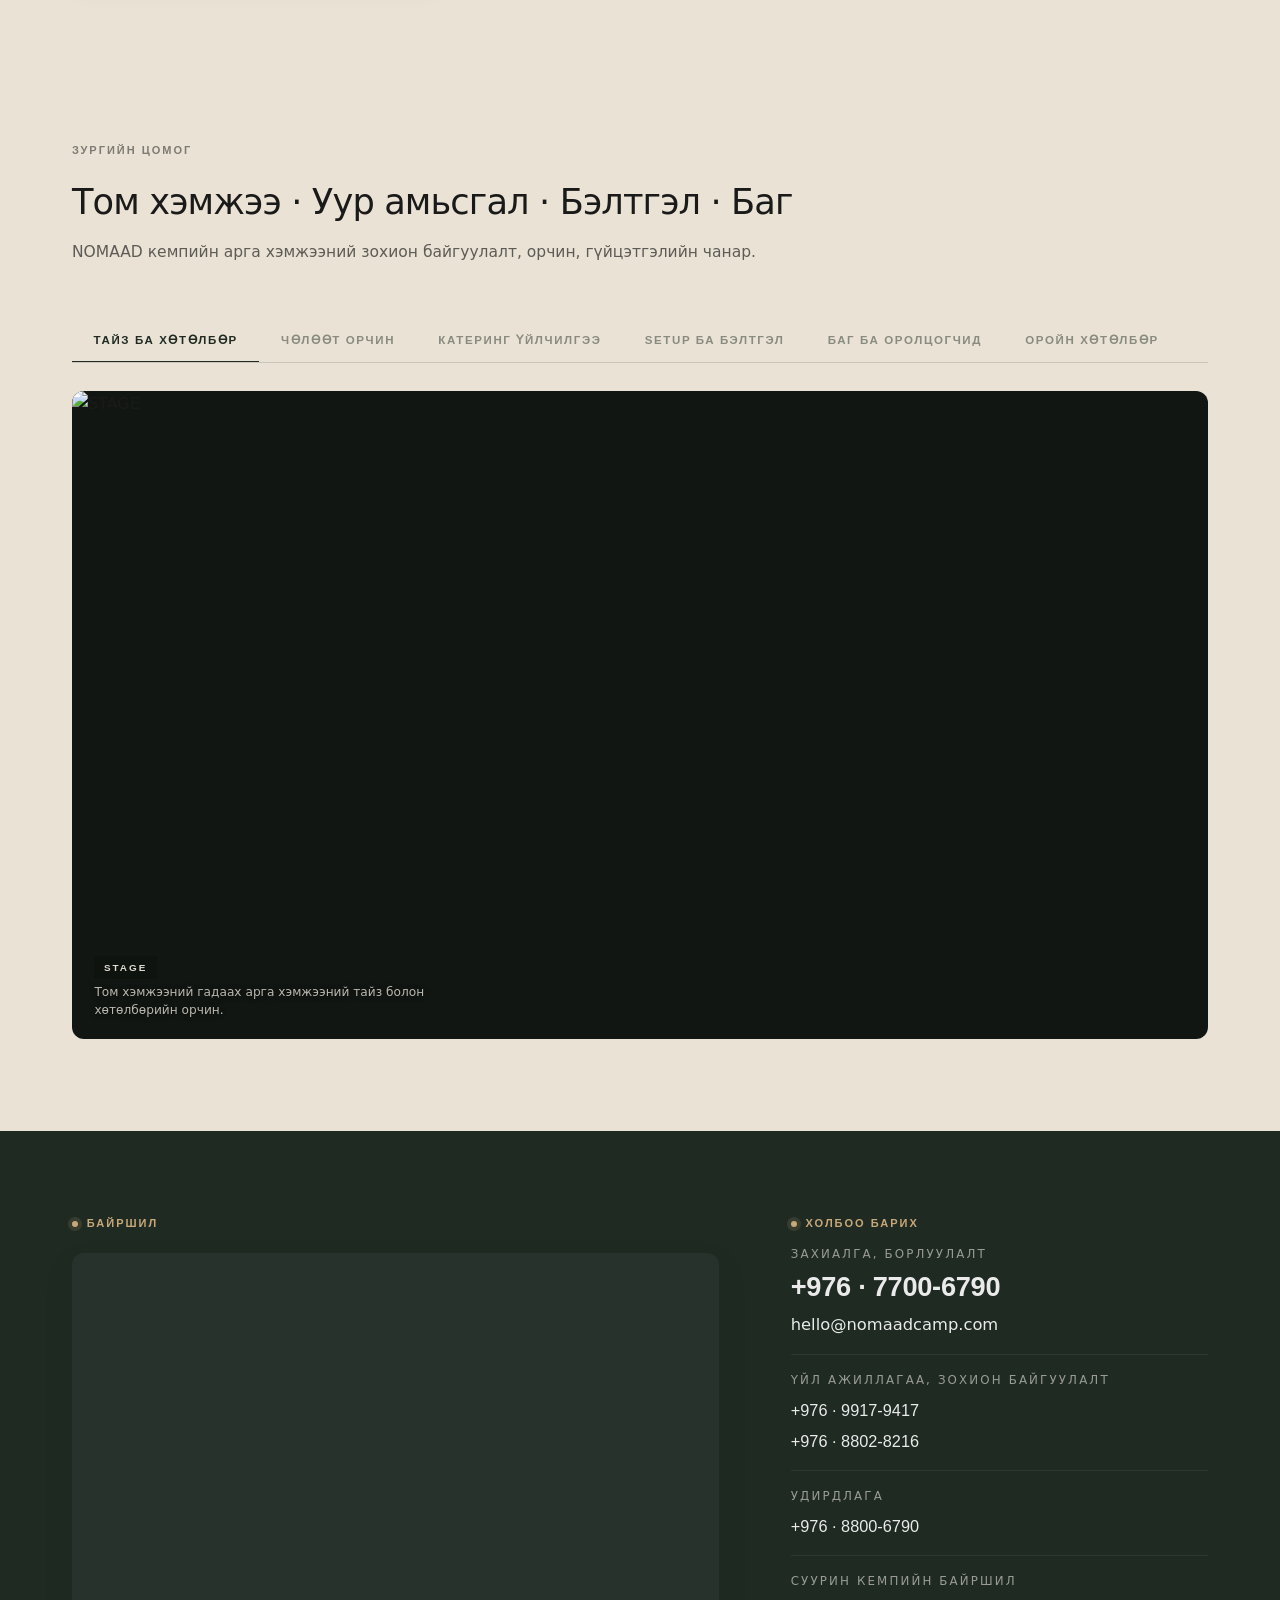
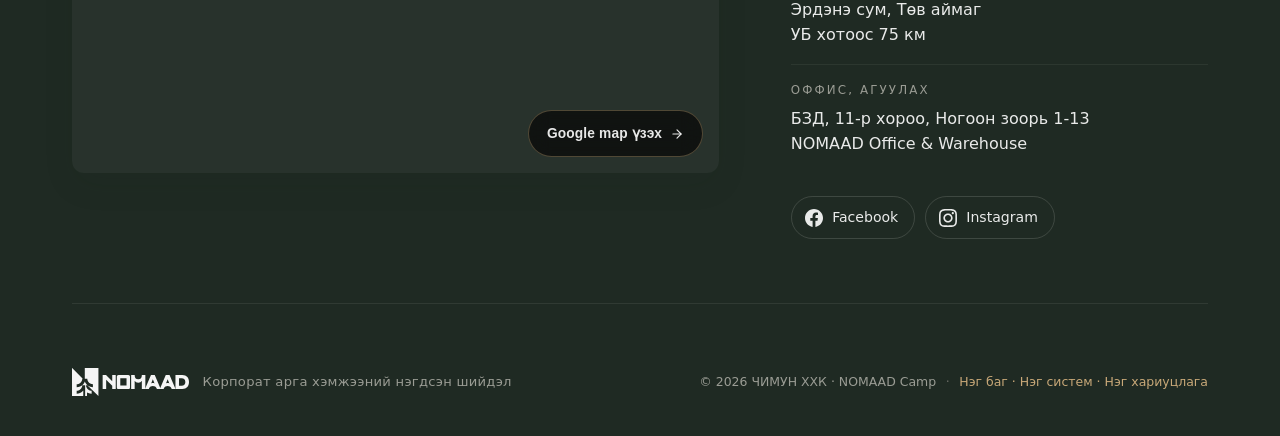
==== commit 0e6963da: "Кемпийн байршил нэмэв: Summit/Meadow Эрдэнэ 80км, Grove Сэргэлэн 55км" ====
--- a/index.html
+++ b/index.html
@@ -3,7 +3,7 @@
 <head>
 <meta charset="UTF-8">
 <meta name="viewport" content="width=device-width, initial-scale=1.0">
-<meta http-equiv="Content-Security-Policy" content="default-src 'self'; script-src 'self' 'sha256-1hKG50myN8Q87lQQ906GxEZLst2/Z5xfdbQPHihUNCU=' https://www.googletagmanager.com https://api.mapbox.com https://cdn.jsdelivr.net; style-src 'self' 'unsafe-inline' https://fonts.googleapis.com https://api.mapbox.com https://cdn.jsdelivr.net; font-src 'self' https://fonts.gstatic.com; img-src 'self' data: blob: https://nomaadcamp.com https://www.googletagmanager.com https://www.google-analytics.com https://api.mapbox.com; media-src 'self'; connect-src 'self' https://chimun.app.n8n.cloud https://www.google-analytics.com https://*.analytics.google.com https://api.mapbox.com https://*.tiles.mapbox.com https://events.mapbox.com; worker-src 'self' blob:; child-src blob:">
+<meta http-equiv="Content-Security-Policy" content="default-src 'self'; script-src 'self' 'sha256-J+q0CULgXh17Y1RuwKzXH1Q7YE/8dI+Wi2fX4pYK7Ec=' https://www.googletagmanager.com https://api.mapbox.com https://cdn.jsdelivr.net; style-src 'self' 'unsafe-inline' https://fonts.googleapis.com https://api.mapbox.com https://cdn.jsdelivr.net; font-src 'self' https://fonts.gstatic.com; img-src 'self' data: blob: https://nomaadcamp.com https://www.googletagmanager.com https://www.google-analytics.com https://api.mapbox.com; media-src 'self'; connect-src 'self' https://chimunllc.app.n8n.cloud https://www.google-analytics.com https://*.analytics.google.com https://api.mapbox.com https://*.tiles.mapbox.com https://events.mapbox.com; worker-src 'self' blob:; child-src blob:">
 <title>NOMAAD Camp | Байгууллагын арга хэмжээний нэгдсэн шийдэл</title>
 <meta name="description" content="NOMAAD Camp, 10–1000 хүний байгууллагын арга хэмжээг УБ-аас 75 км-т кемп, катеринг, техник, хөтөлбөртэй нь нэг гэрээгээр зохион байгуулна.">
 <link rel="icon" type="image/svg+xml" href="favicon.svg">
@@ -155,8 +155,11 @@
   <div class="nav-actions">
     <a class="nav-cta" href="tel:+97677006790">7700-6790</a>
     <button class="nav-toggle" type="button" aria-label="Цэс" aria-controls="primary-nav" aria-expanded="false">
-      <svg viewBox="0 0 24 24" fill="none" stroke="currentColor" stroke-width="1.8">
+      <svg class="nav-toggle__open" viewBox="0 0 24 24" fill="none" stroke="currentColor" stroke-width="1.8">
         <path d="M4 6h16M4 12h16M4 18h16"/>
+      </svg>
+      <svg class="nav-toggle__close" viewBox="0 0 24 24" fill="none" stroke="currentColor" stroke-width="1.8" aria-hidden="true">
+        <path d="M6 6l12 12M18 6L6 18"/>
       </svg>
     </button>
   </div>
@@ -205,7 +208,7 @@
         <img src="data:image/svg+xml,%3Csvg xmlns='http://www.w3.org/2000/svg' viewBox='0 0 16 9'%3E%3Crect width='16' height='9' fill='%23EAE3D5'/%3E%3C/svg%3E" alt="NOMAAD Summit" loading="eager" fetchpriority="high" decoding="async" class="defer-img" data-camp-thumb="a">
         <div class="camp-card-body">
           <h3>NOMAAD Summit</h3>
-          <p>Уулын оройд байрлах, өргөн уужим орчинтой кемп · 100–1000 хүн</p>
+          <p>Уулын оройд байрлах, өргөн уужим орчинтой кемп · 100–1000 хүн · Эрдэнэ сум, Төв · УБ-аас 80км</p>
           <span class="camp-card-cta" data-camp-cta>Дэлгэрэнгүй</span>
         </div>
       </button>
@@ -213,7 +216,7 @@
         <img src="data:image/svg+xml,%3Csvg xmlns='http://www.w3.org/2000/svg' viewBox='0 0 16 9'%3E%3Crect width='16' height='9' fill='%23EAE3D5'/%3E%3C/svg%3E" alt="NOMAAD Meadow" loading="eager" fetchpriority="high" decoding="async" class="defer-img" data-camp-thumb="b">
         <div class="camp-card-body">
           <h3>NOMAAD Meadow</h3>
-          <p>Ойн захад байрлах, харууц сайтай нөмөр кемп · 50–300 хүн</p>
+          <p>Ойн захад байрлах, харууц сайтай нөмөр кемп · 50–300 хүн · Эрдэнэ сум, Төв · УБ-аас 80км</p>
           <span class="camp-card-cta" data-camp-cta>Дэлгэрэнгүй</span>
         </div>
       </button>
@@ -221,7 +224,7 @@
         <img src="data:image/svg+xml,%3Csvg xmlns='http://www.w3.org/2000/svg' viewBox='0 0 16 9'%3E%3Crect width='16' height='9' fill='%23EAE3D5'/%3E%3C/svg%3E" alt="NOMAAD Grove" loading="eager" fetchpriority="high" decoding="async" class="defer-img" data-camp-thumb="c">
         <div class="camp-card-body">
           <h3>NOMAAD Grove</h3>
-          <p>Ойн дунд байрлах, 360° модоор хүрээлэгдсэн тайван кемп · 20–200 хүн</p>
+          <p>Ойн дунд байрлах, 360° модоор хүрээлэгдсэн тайван кемп · 20–200 хүн · Сэргэлэн сум, Төв · УБ-аас 55км</p>
           <span class="camp-card-cta" data-camp-cta>Дэлгэрэнгүй</span>
         </div>
       </button>
@@ -239,7 +242,7 @@
       <article class="camp-detail has-packages" id="camp-c">
         <div class="camp-detail-text">
           <h3>NOMAAD Grove · 20–200 хүн</h3>
-          <p>Ойн дунд байрлах, 360° модоор хүрээлэгдсэн тайван кемп</p>
+          <p>Ойн дунд байрлах, 360° модоор хүрээлэгдсэн тайван кемп · Сэргэлэн сум, Төв · УБ-аас 55км</p>
         </div>
         <div class="camp-packages" role="list" aria-label="Үйлчилгээний багцууд">
           <div class="pkg-card" role="listitem">
@@ -386,7 +389,7 @@
       <article class="camp-detail has-packages" id="camp-b">
         <div class="camp-detail-text">
           <h3>NOMAAD Meadow · 50–300 хүн</h3>
-          <p>Ойн захад байрлах, харууц сайтай нөмөр кемп</p>
+          <p>Ойн захад байрлах, харууц сайтай нөмөр кемп · Эрдэнэ сум, Төв · УБ-аас 80км</p>
         </div>
         <div class="camp-packages" role="list" aria-label="Үйлчилгээний багцууд">
           <div class="pkg-card" role="listitem">
@@ -533,7 +536,7 @@
       <article class="camp-detail has-packages" id="camp-a">
         <div class="camp-detail-text">
           <h3>NOMAAD Summit · 100–1000 хүн</h3>
-          <p>Уулын оройд байрлах, өргөн уужим орчинтой кемп</p>
+          <p>Уулын оройд байрлах, өргөн уужим орчинтой кемп · Эрдэнэ сум, Төв · УБ-аас 80км</p>
         </div>
         <div class="camp-packages" role="list" aria-label="Үйлчилгээний багцууд">
           <div class="pkg-card" role="listitem">
@@ -1177,7 +1180,7 @@
           <span class="quote-field-error" id="err-end" role="alert" hidden></span>
         </div>
         <div class="quote-form__field">
-          <label for="guest-count">Хүний тоо <span class="quote-form__required" aria-hidden="true">*</span></label>
+          <label for="guest-count">Зочны тоо <span class="quote-form__required" aria-hidden="true">*</span></label>
           <input id="guest-count" name="guest_count" type="number" min="1" step="1" required>
           <span class="quote-field-error" id="err-guests" role="alert" hidden></span>
         </div>
@@ -1563,7 +1566,7 @@
       </div>
       <p class="quote-form__message" id="quote-form-message" aria-live="polite"></p>
       <button class="btn btn--accent" type="submit">Урьдчилсан санал авах</button>
-      <p class="quote-form__hint">Ажлын 24 цагийн дотор манай менежер тантай холбогдоно.</p>
+      <p class="quote-form__hint">Дэлгэрэнгүй үнийн саналыг 24 цагийн дотор танай имэйл рүү илгээнэ.</p>
     </form>
   </div>
 </div>
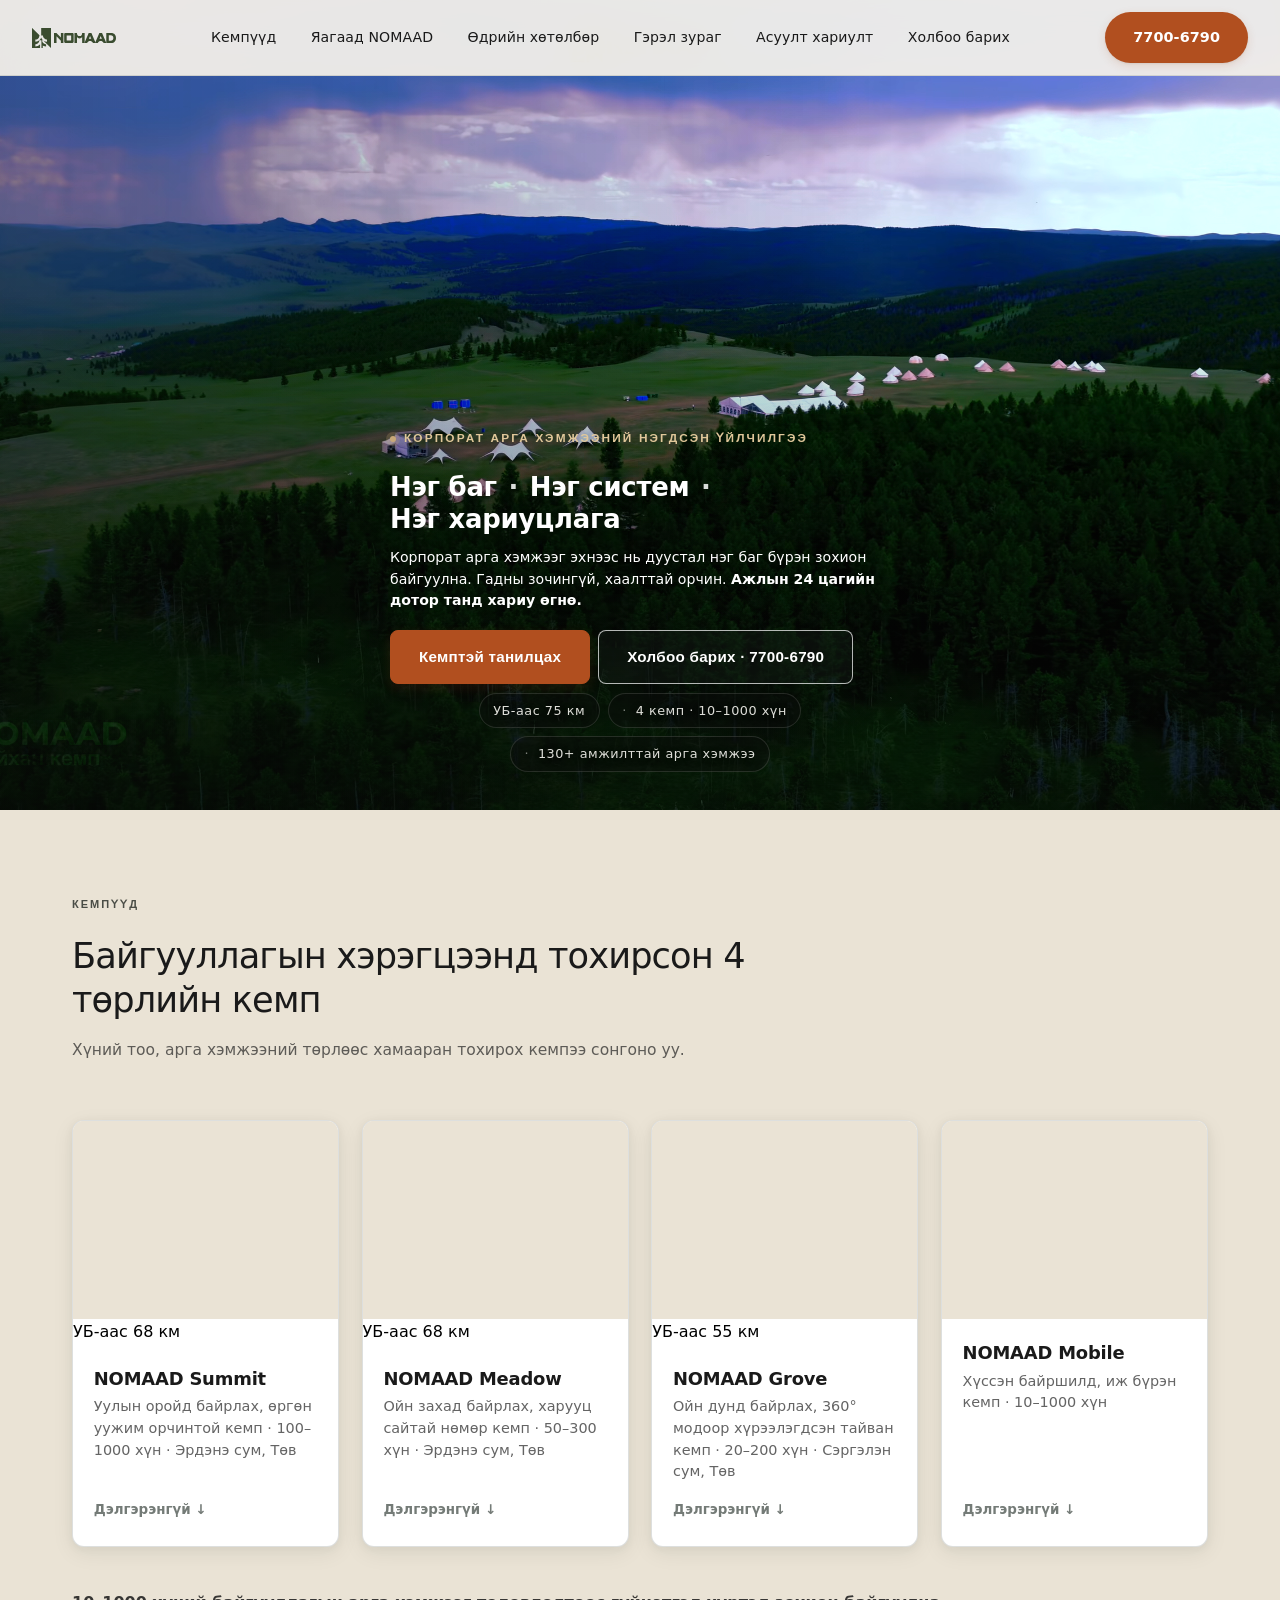
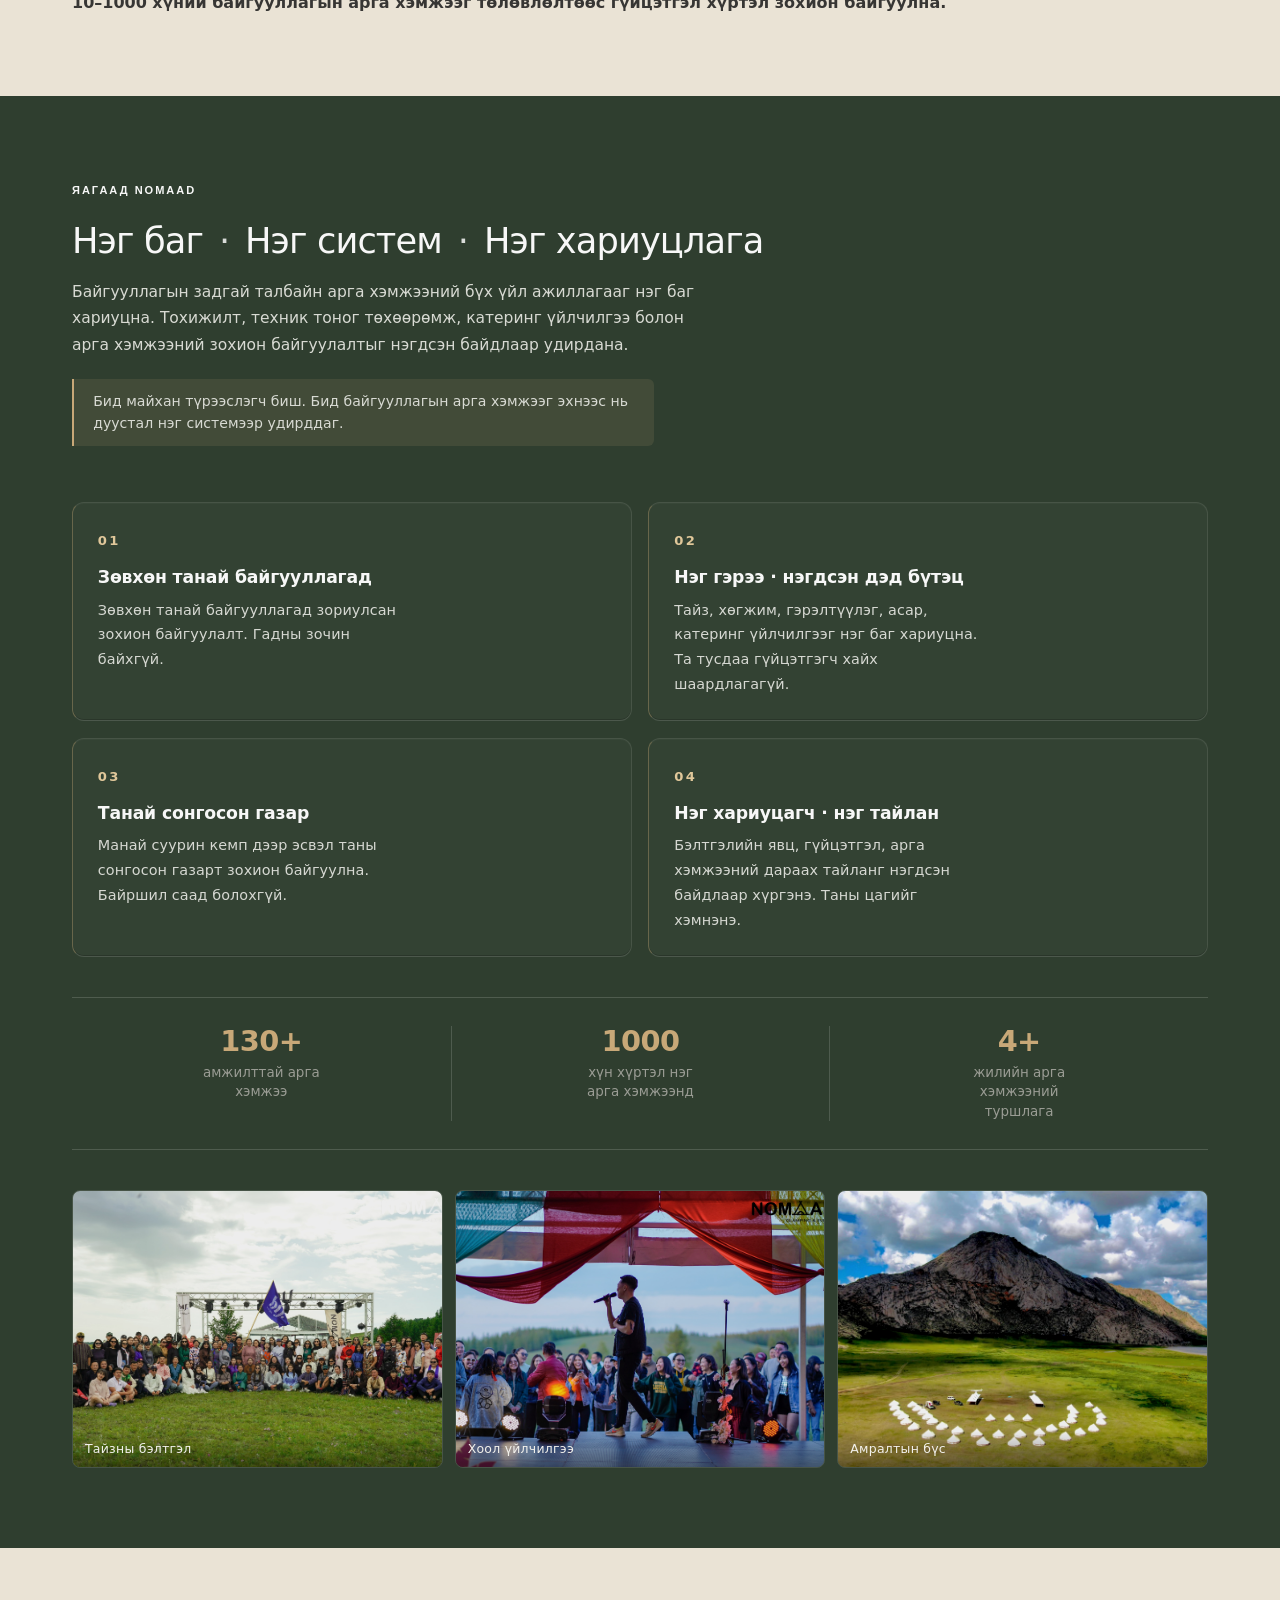
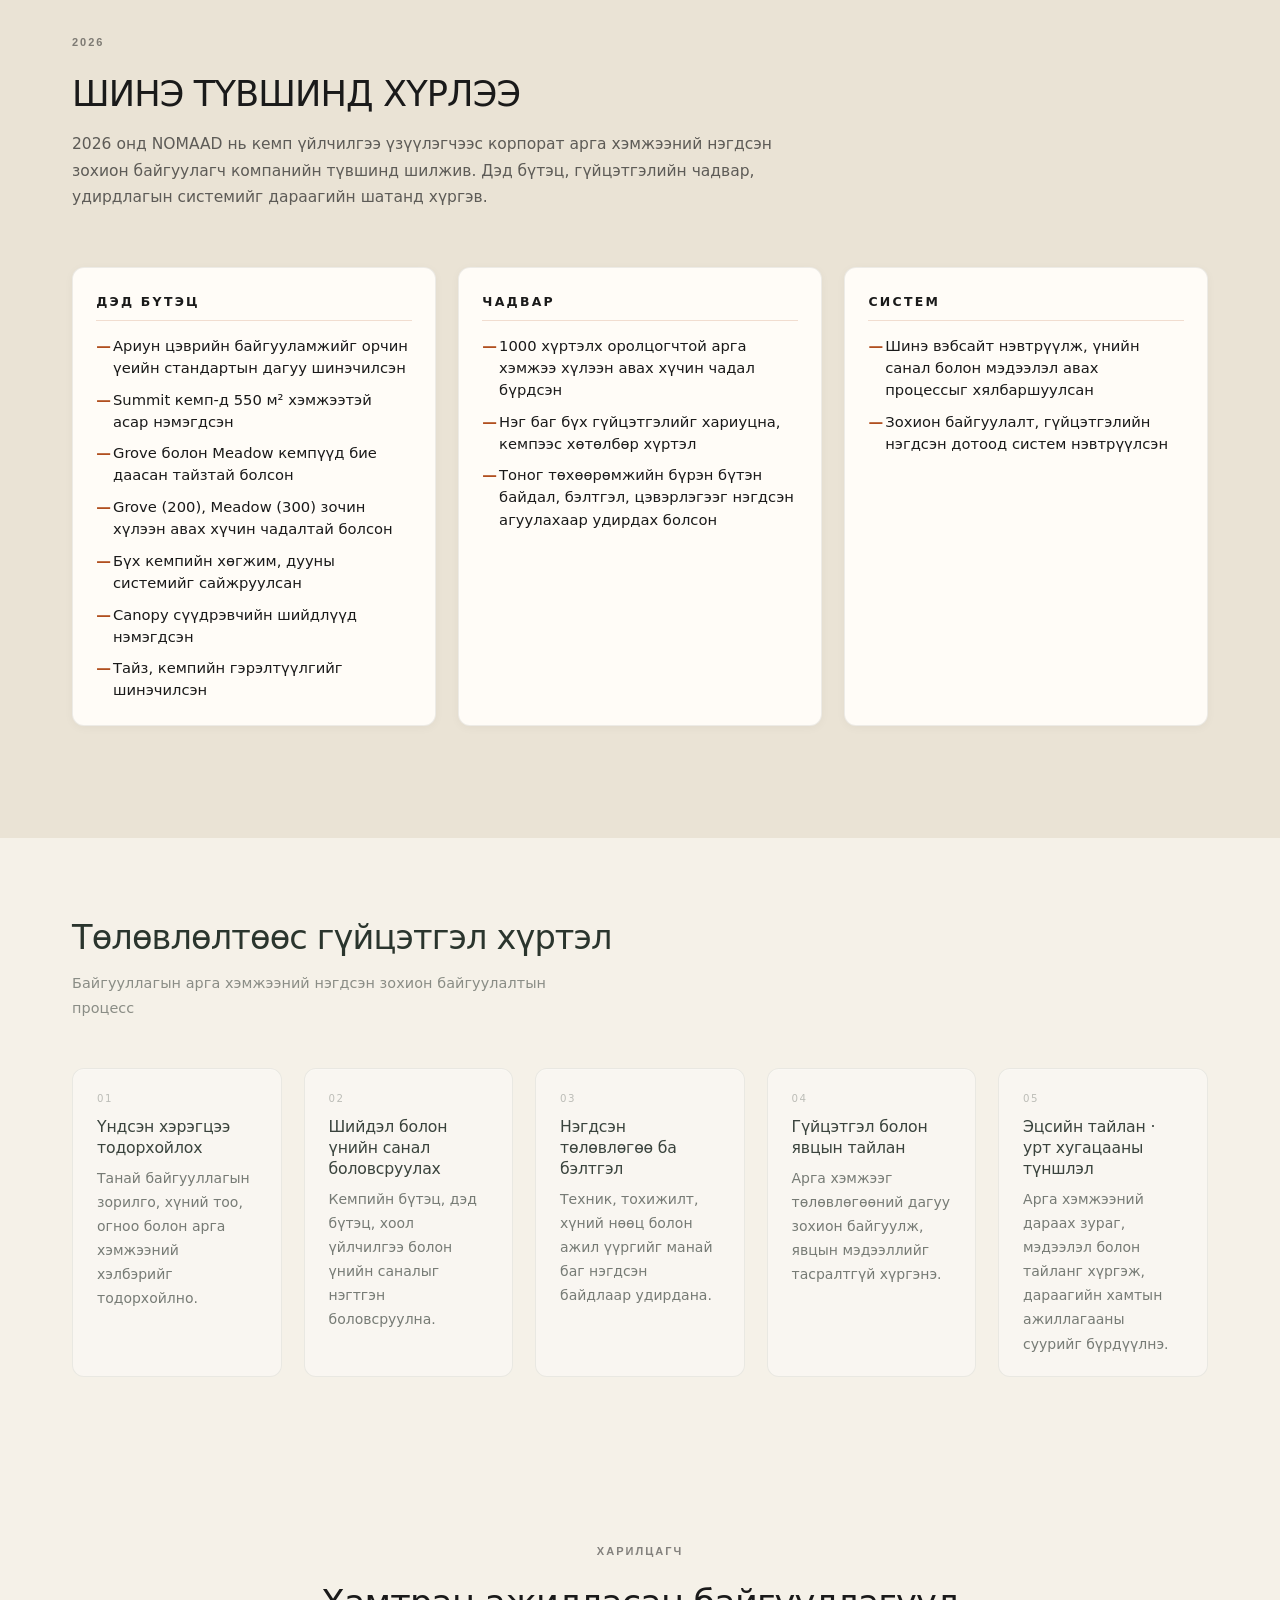
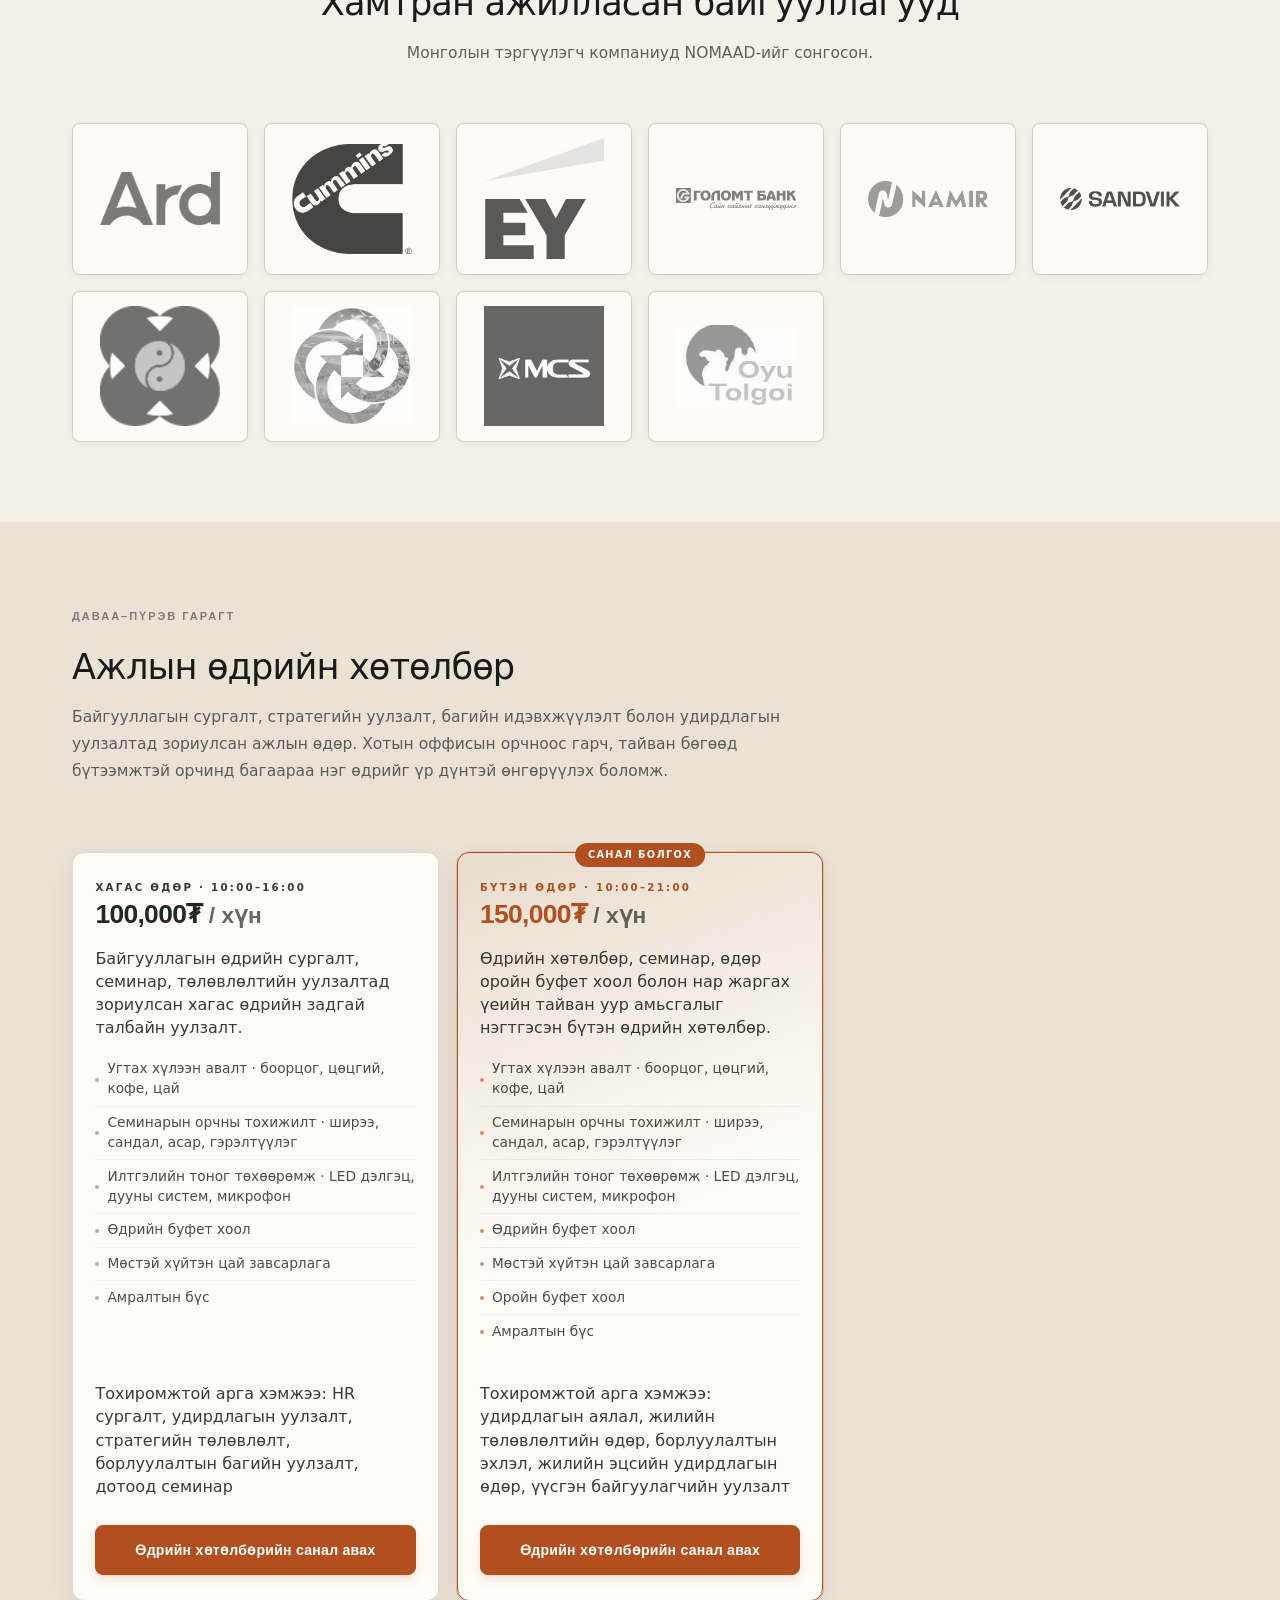
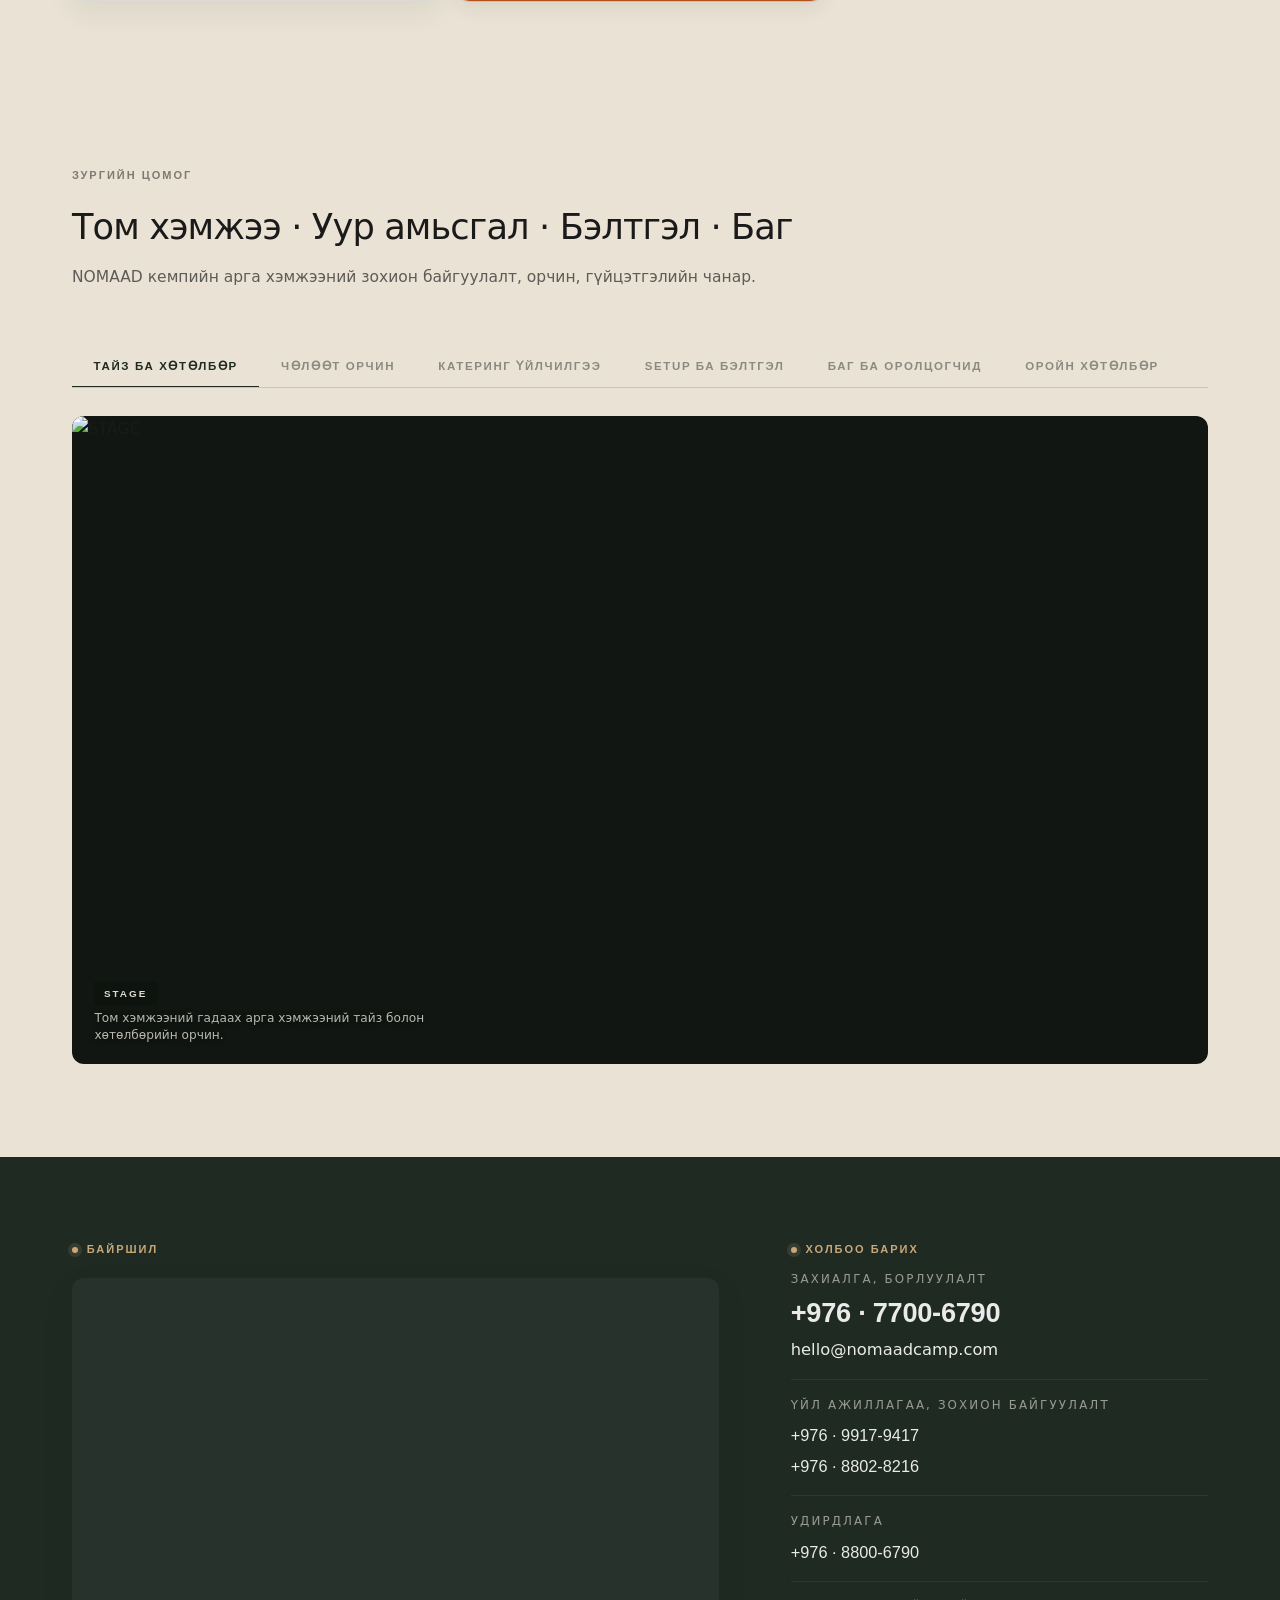
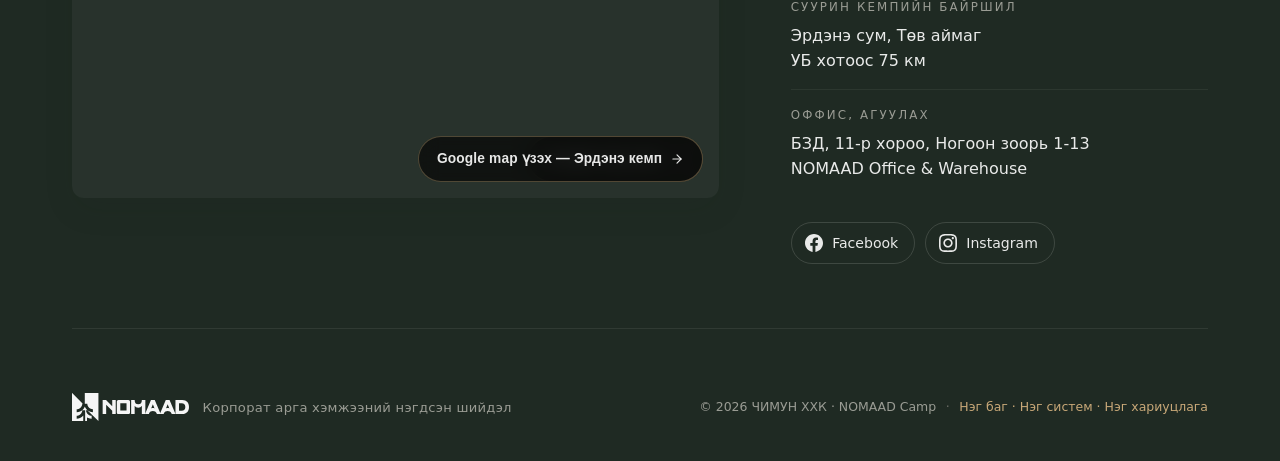
==== commit d6d9a610: "р" ====
--- a/index.html
+++ b/index.html
@@ -206,25 +206,28 @@
     <div class="camp-grid reveal">
       <button class="camp-card" type="button" data-camp-target="camp-a">
         <img src="data:image/svg+xml,%3Csvg xmlns='http://www.w3.org/2000/svg' viewBox='0 0 16 9'%3E%3Crect width='16' height='9' fill='%23EAE3D5'/%3E%3C/svg%3E" alt="NOMAAD Summit" loading="eager" fetchpriority="high" decoding="async" class="defer-img" data-camp-thumb="a">
+        <span class="camp-card-dist">УБ-аас 68 км</span>
         <div class="camp-card-body">
           <h3>NOMAAD Summit</h3>
-          <p>Уулын оройд байрлах, өргөн уужим орчинтой кемп · 100–1000 хүн · Эрдэнэ сум, Төв · УБ-аас 80км</p>
+          <p>Уулын оройд байрлах, өргөн уужим орчинтой кемп · 100–1000 хүн · Эрдэнэ сум, Төв</p>
           <span class="camp-card-cta" data-camp-cta>Дэлгэрэнгүй</span>
         </div>
       </button>
       <button class="camp-card" type="button" data-camp-target="camp-b">
         <img src="data:image/svg+xml,%3Csvg xmlns='http://www.w3.org/2000/svg' viewBox='0 0 16 9'%3E%3Crect width='16' height='9' fill='%23EAE3D5'/%3E%3C/svg%3E" alt="NOMAAD Meadow" loading="eager" fetchpriority="high" decoding="async" class="defer-img" data-camp-thumb="b">
+        <span class="camp-card-dist">УБ-аас 68 км</span>
         <div class="camp-card-body">
           <h3>NOMAAD Meadow</h3>
-          <p>Ойн захад байрлах, харууц сайтай нөмөр кемп · 50–300 хүн · Эрдэнэ сум, Төв · УБ-аас 80км</p>
+          <p>Ойн захад байрлах, харууц сайтай нөмөр кемп · 50–300 хүн · Эрдэнэ сум, Төв</p>
           <span class="camp-card-cta" data-camp-cta>Дэлгэрэнгүй</span>
         </div>
       </button>
       <button class="camp-card" type="button" data-camp-target="camp-c">
         <img src="data:image/svg+xml,%3Csvg xmlns='http://www.w3.org/2000/svg' viewBox='0 0 16 9'%3E%3Crect width='16' height='9' fill='%23EAE3D5'/%3E%3C/svg%3E" alt="NOMAAD Grove" loading="eager" fetchpriority="high" decoding="async" class="defer-img" data-camp-thumb="c">
+        <span class="camp-card-dist">УБ-аас 55 км</span>
         <div class="camp-card-body">
           <h3>NOMAAD Grove</h3>
-          <p>Ойн дунд байрлах, 360° модоор хүрээлэгдсэн тайван кемп · 20–200 хүн · Сэргэлэн сум, Төв · УБ-аас 55км</p>
+          <p>Ойн дунд байрлах, 360° модоор хүрээлэгдсэн тайван кемп · 20–200 хүн · Сэргэлэн сум, Төв</p>
           <span class="camp-card-cta" data-camp-cta>Дэлгэрэнгүй</span>
         </div>
       </button>
@@ -389,7 +392,7 @@
       <article class="camp-detail has-packages" id="camp-b">
         <div class="camp-detail-text">
           <h3>NOMAAD Meadow · 50–300 хүн</h3>
-          <p>Ойн захад байрлах, харууц сайтай нөмөр кемп · Эрдэнэ сум, Төв · УБ-аас 80км</p>
+          <p>Ойн захад байрлах, харууц сайтай нөмөр кемп · Эрдэнэ сум, Төв · УБ-аас 68км</p>
         </div>
         <div class="camp-packages" role="list" aria-label="Үйлчилгээний багцууд">
           <div class="pkg-card" role="listitem">
@@ -536,7 +539,7 @@
       <article class="camp-detail has-packages" id="camp-a">
         <div class="camp-detail-text">
           <h3>NOMAAD Summit · 100–1000 хүн</h3>
-          <p>Уулын оройд байрлах, өргөн уужим орчинтой кемп · Эрдэнэ сум, Төв · УБ-аас 80км</p>
+          <p>Уулын оройд байрлах, өргөн уужим орчинтой кемп · Эрдэнэ сум, Төв · УБ-аас 68км</p>
         </div>
         <div class="camp-packages" role="list" aria-label="Үйлчилгээний багцууд">
           <div class="pkg-card" role="listitem">
@@ -1059,8 +1062,12 @@
         <span class="eyebrow"><span class="eyebrow-dot"></span>Байршил</span>
         <div class="footer-map-wrap">
           <div id="nomaad-map" class="map-canvas" aria-label="NOMAAD кемпүүдийн байршлын газрын зураг"></div>
-          <a href="https://www.google.com/maps/d/u/0/viewer?mid=1f8Bhh-uN4HAcyEirPnHq4U0obYUCBWY" target="_blank" rel="noopener noreferrer" class="footer-map-cta">
+          <a href="https://www.google.com/maps/d/viewer?mid=1f8Bhh-uN4HAcyEirPnHq4U0obYUCBWY" target="_blank" rel="noopener noreferrer" class="footer-map-cta">
             Google map үзэх
+            <svg width="14" height="14" viewBox="0 0 24 24" fill="none" stroke="currentColor" stroke-width="2" stroke-linecap="round" stroke-linejoin="round" aria-hidden="true"><line x1="5" y1="12" x2="19" y2="12"/><polyline points="12 5 19 12 12 19"/></svg>
+          </a>
+          <a href="https://www.google.com/maps/d/viewer?mid=1TdXZ2DZoDJpXEQovFHajLMMhKTETZP0&amp;ll=47.74711518038418,107.29420405&amp;z=11" target="_blank" rel="noopener noreferrer" class="footer-map-cta">
+            Google map үзэх — Эрдэнэ кемп
             <svg width="14" height="14" viewBox="0 0 24 24" fill="none" stroke="currentColor" stroke-width="2" stroke-linecap="round" stroke-linejoin="round" aria-hidden="true"><line x1="5" y1="12" x2="19" y2="12"/><polyline points="12 5 19 12 12 19"/></svg>
           </a>
         </div>
